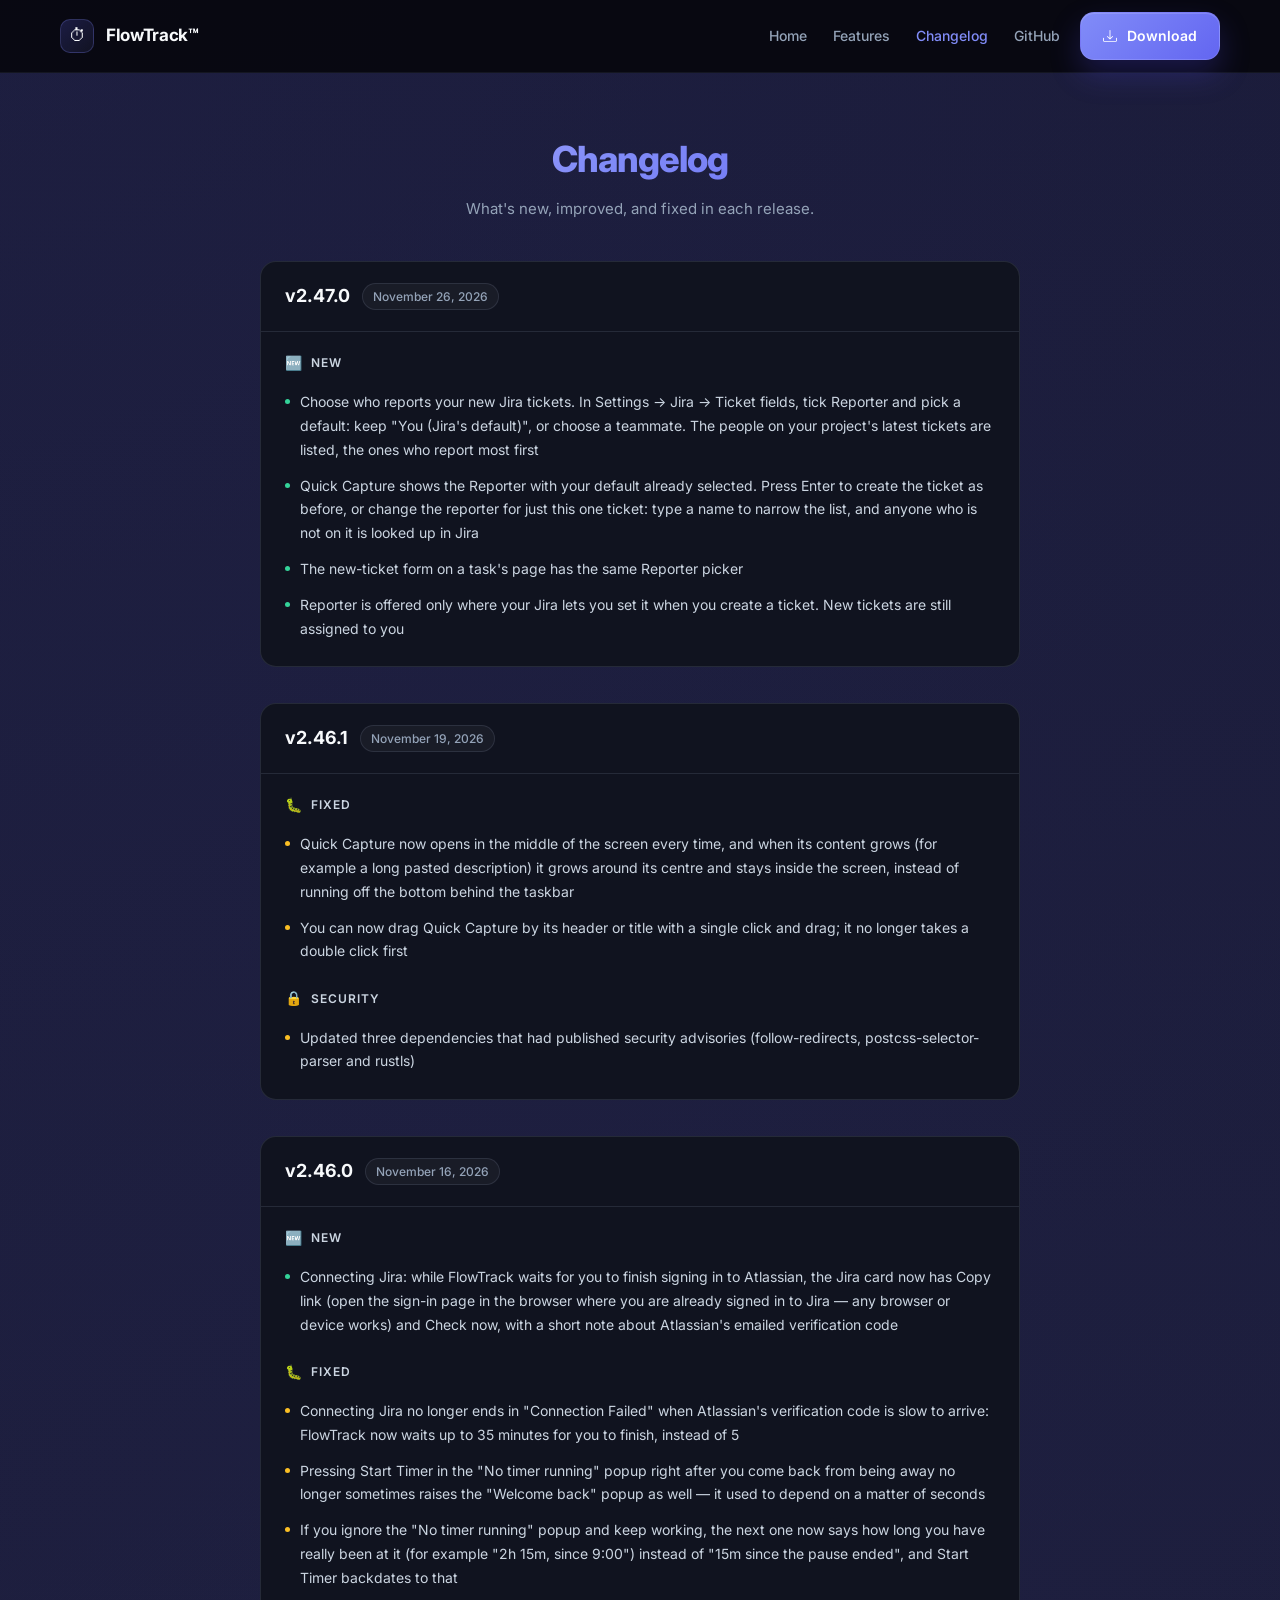
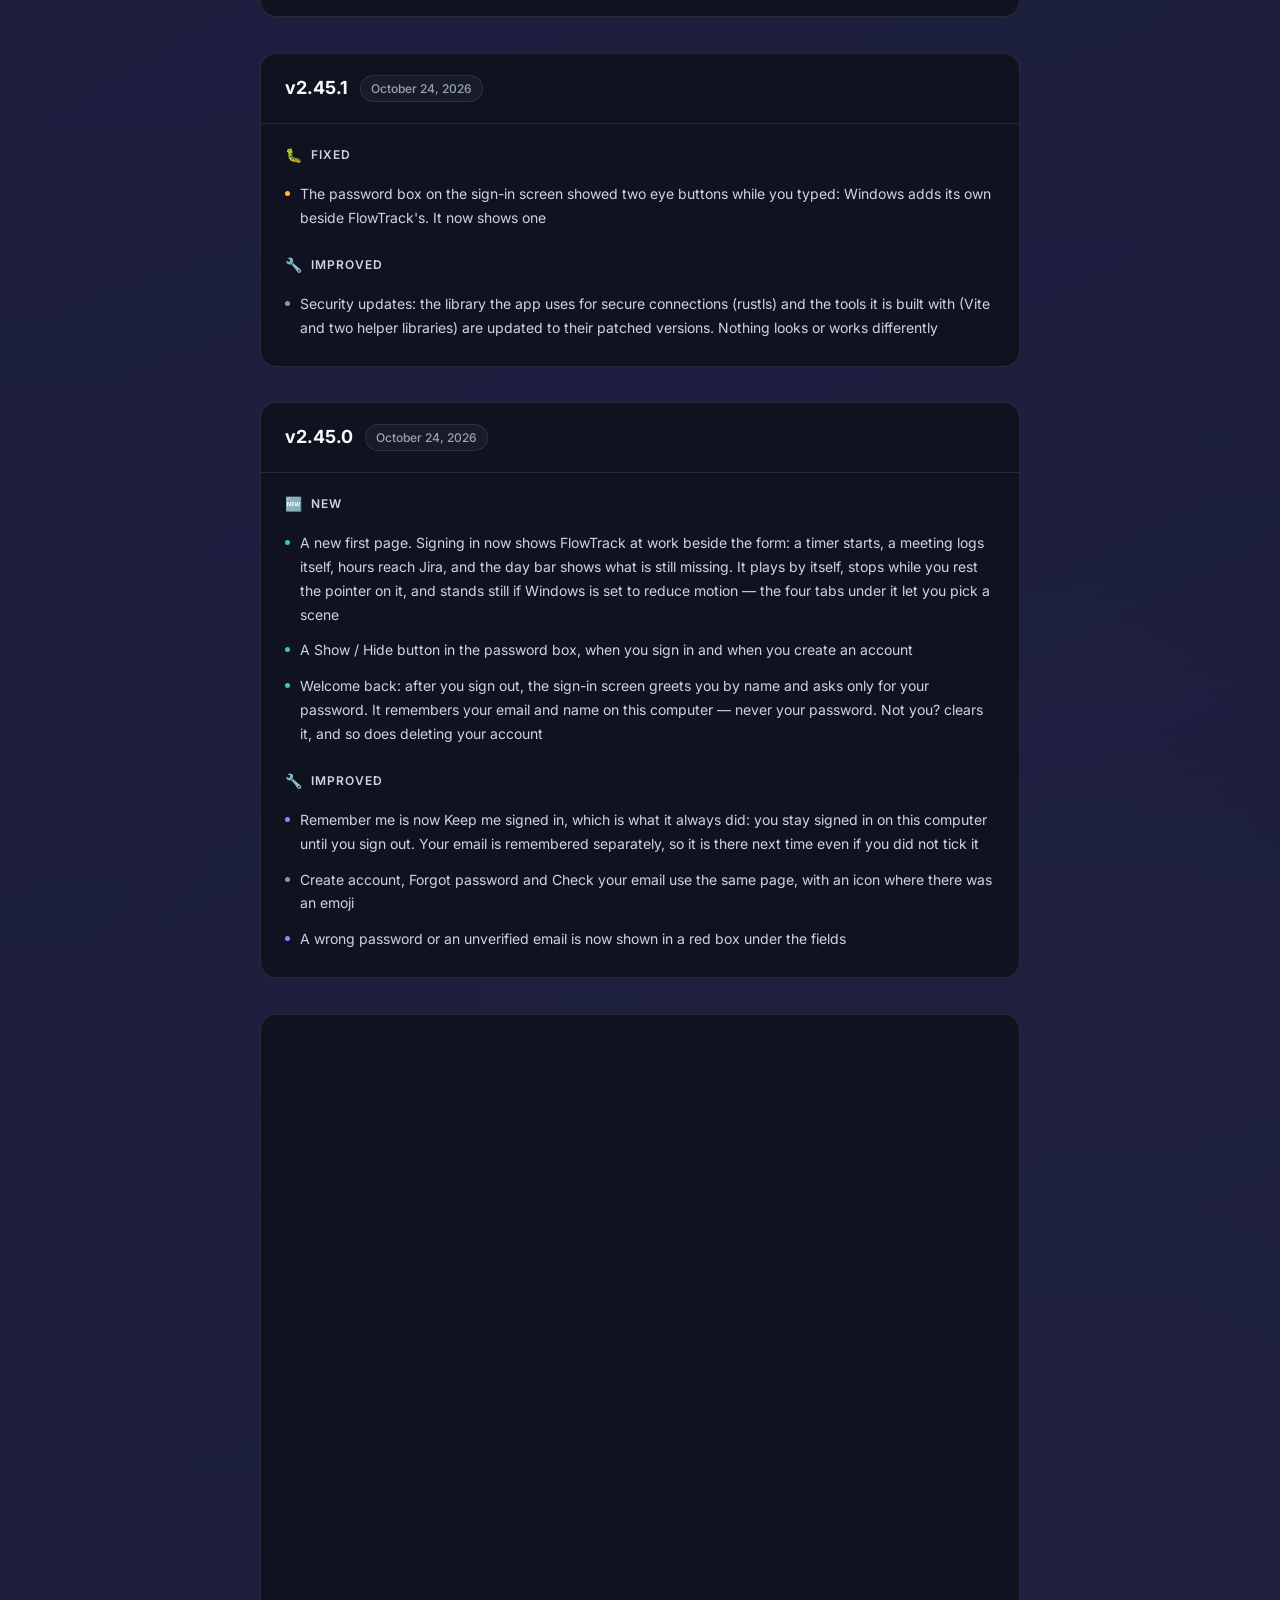
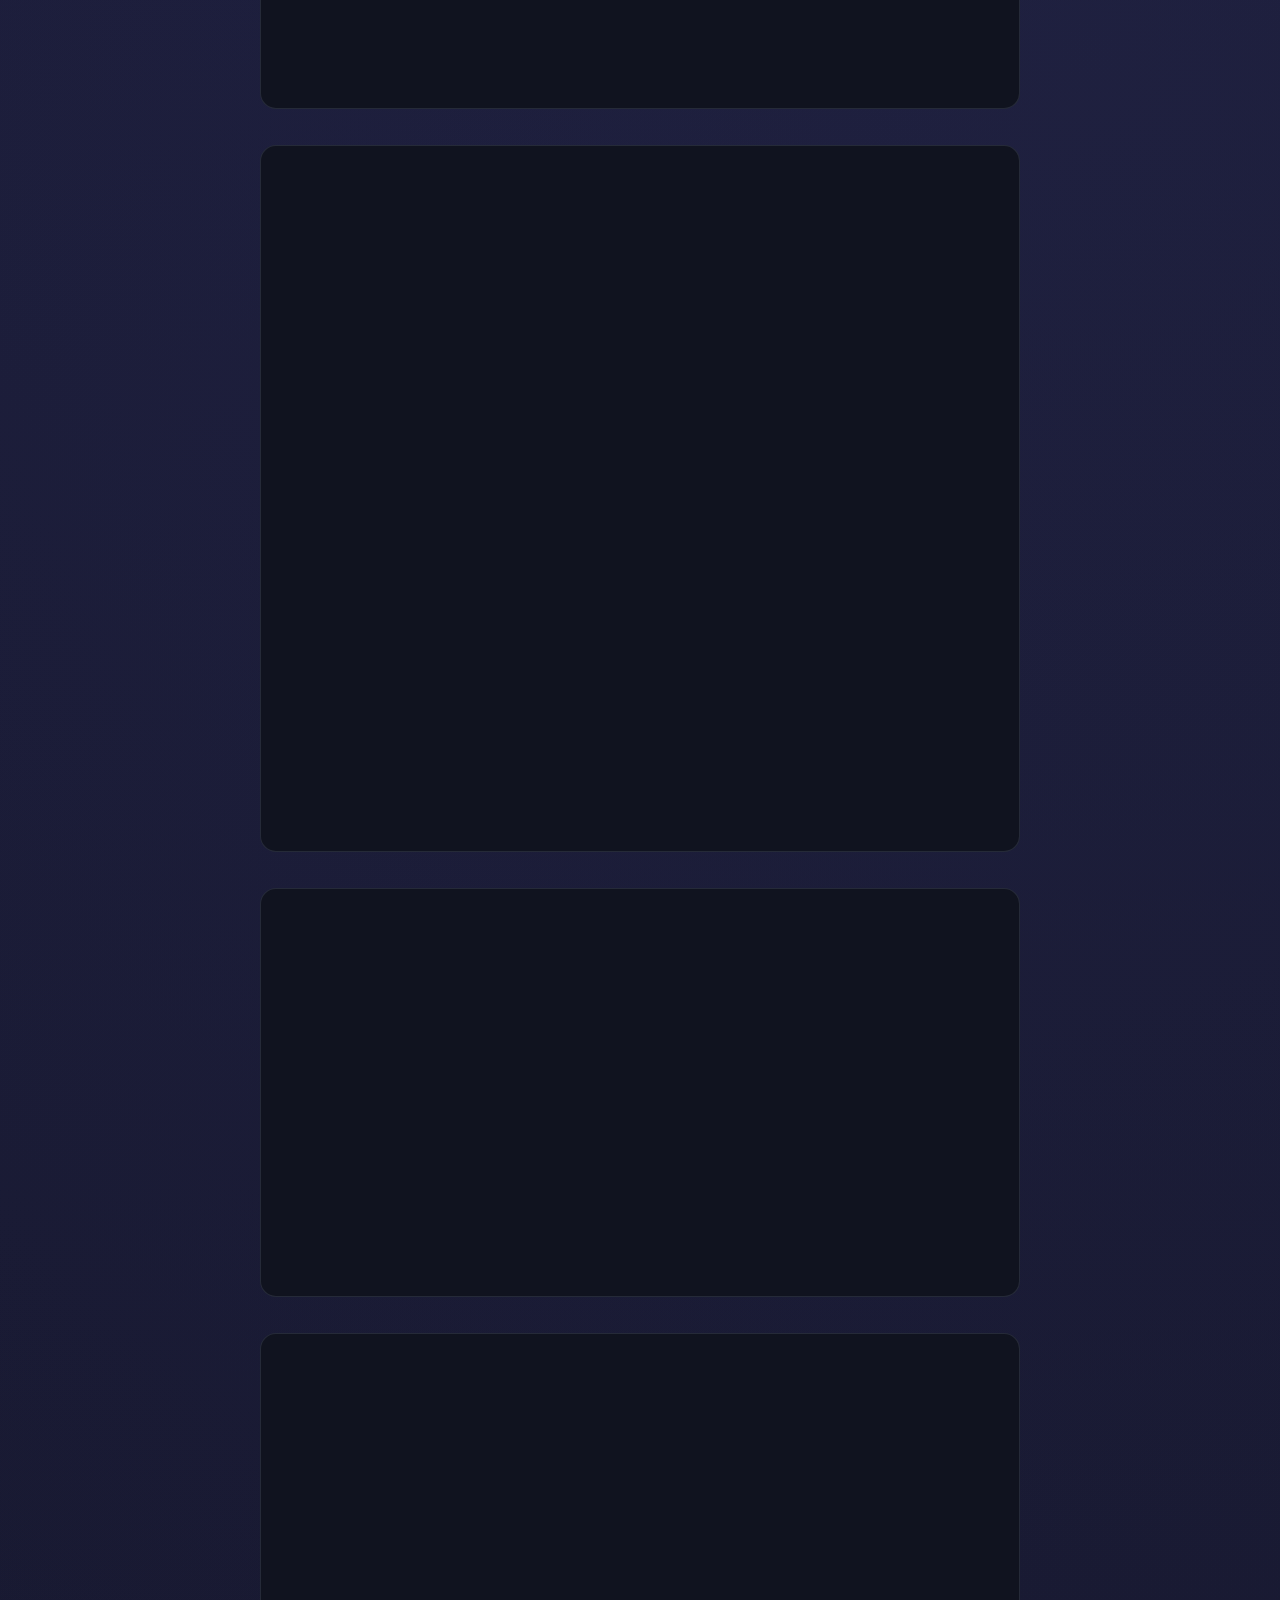
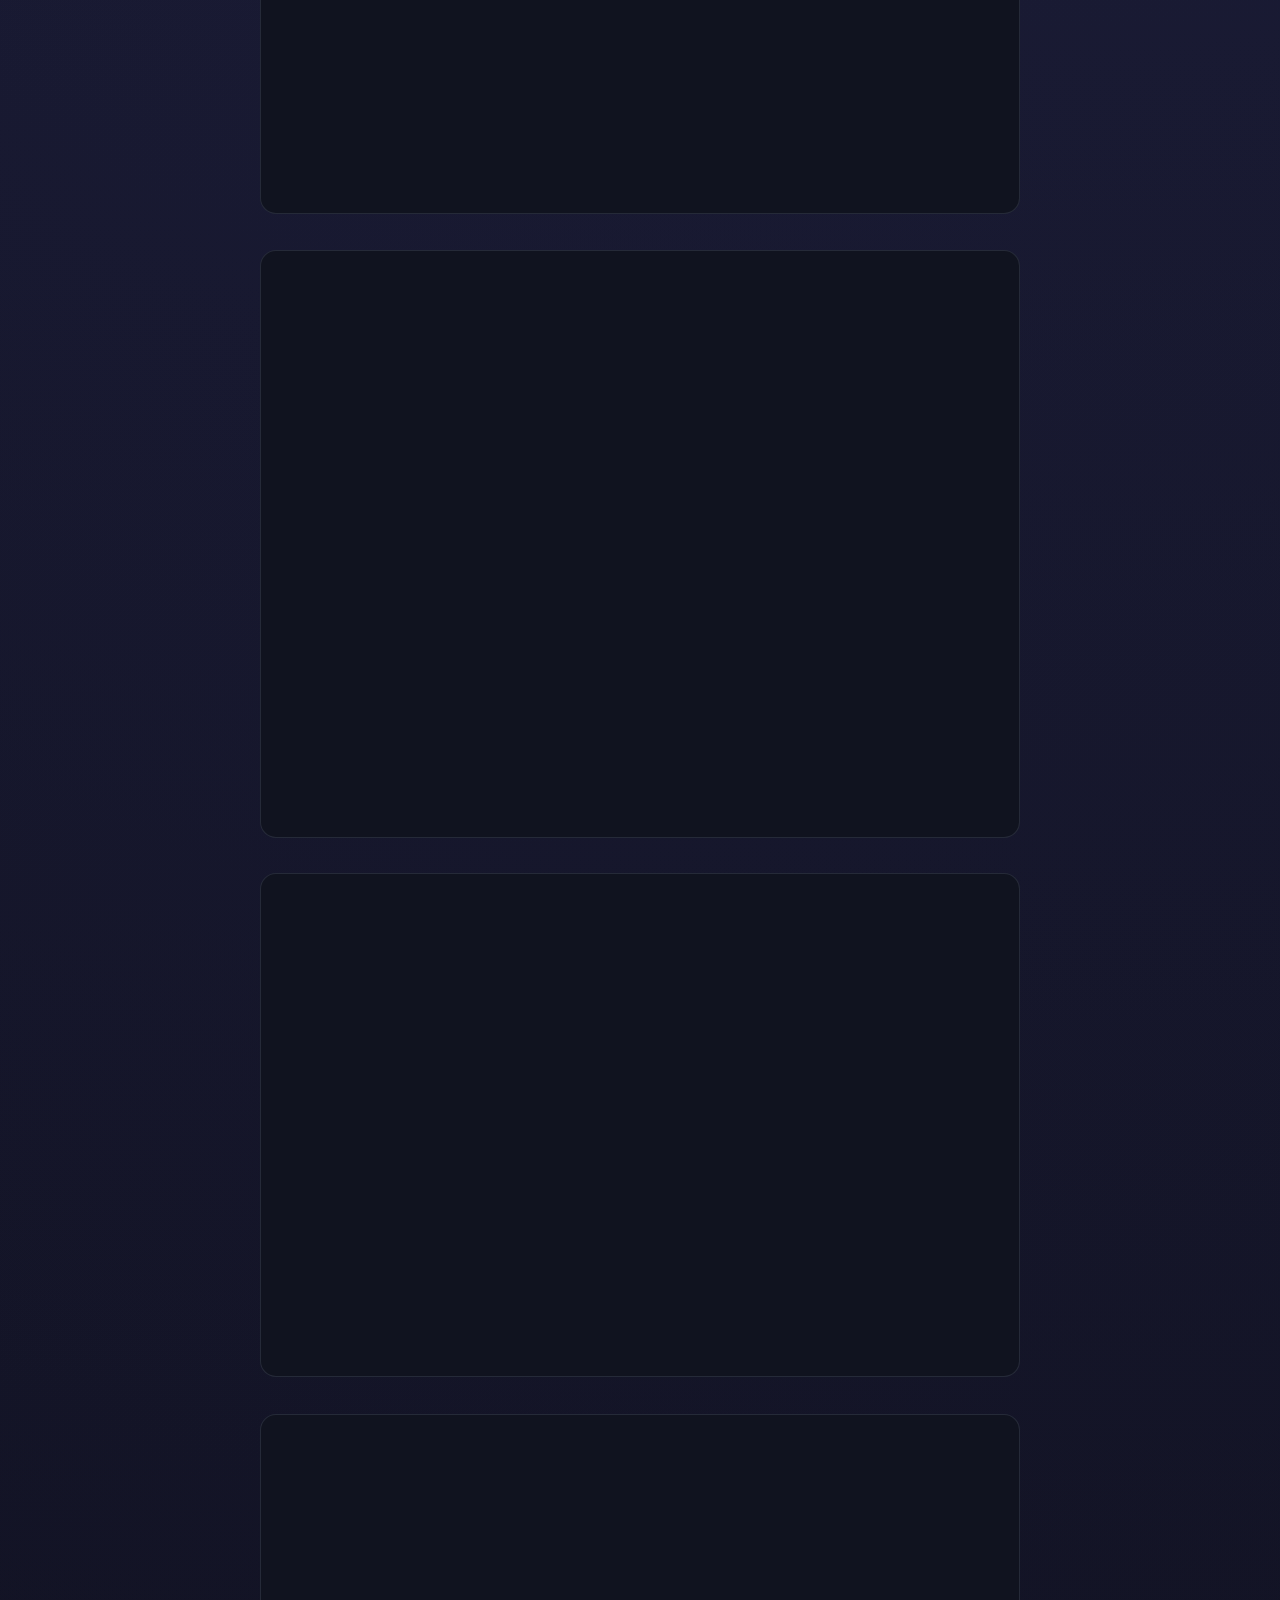
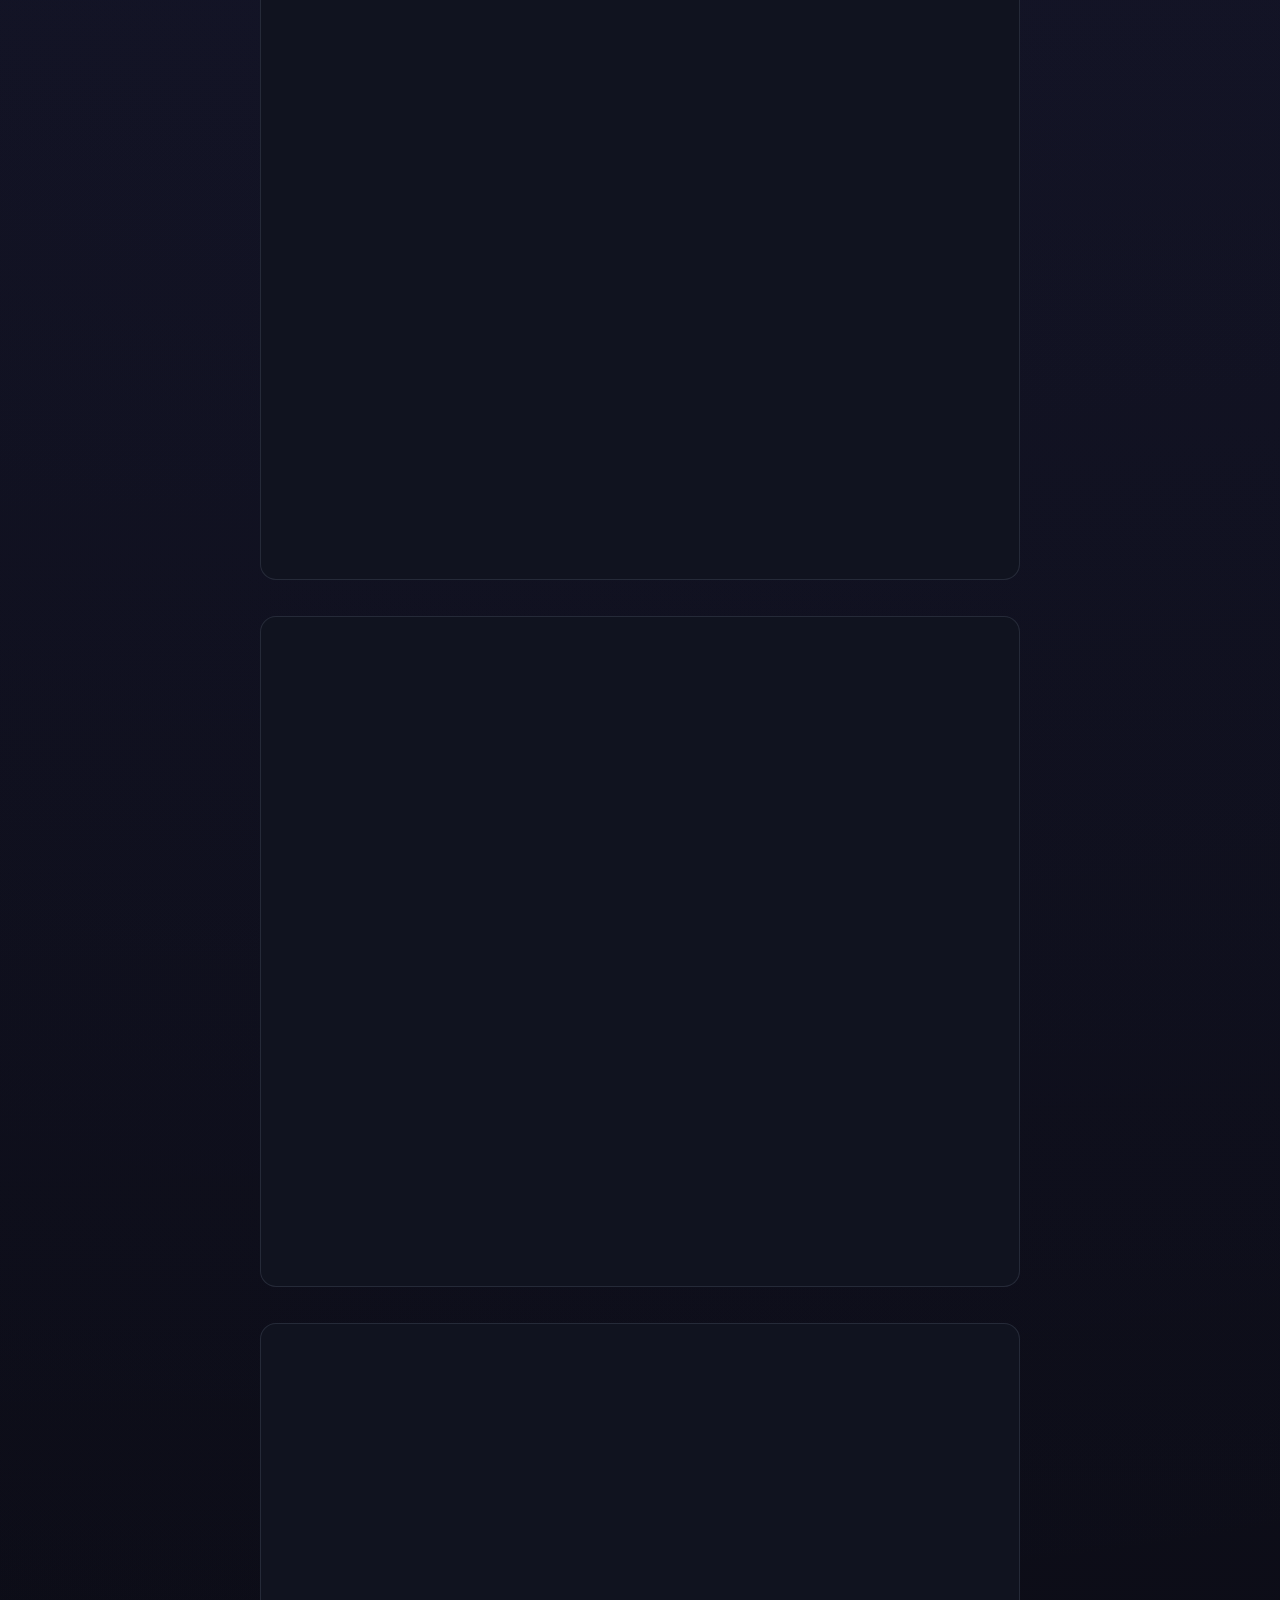
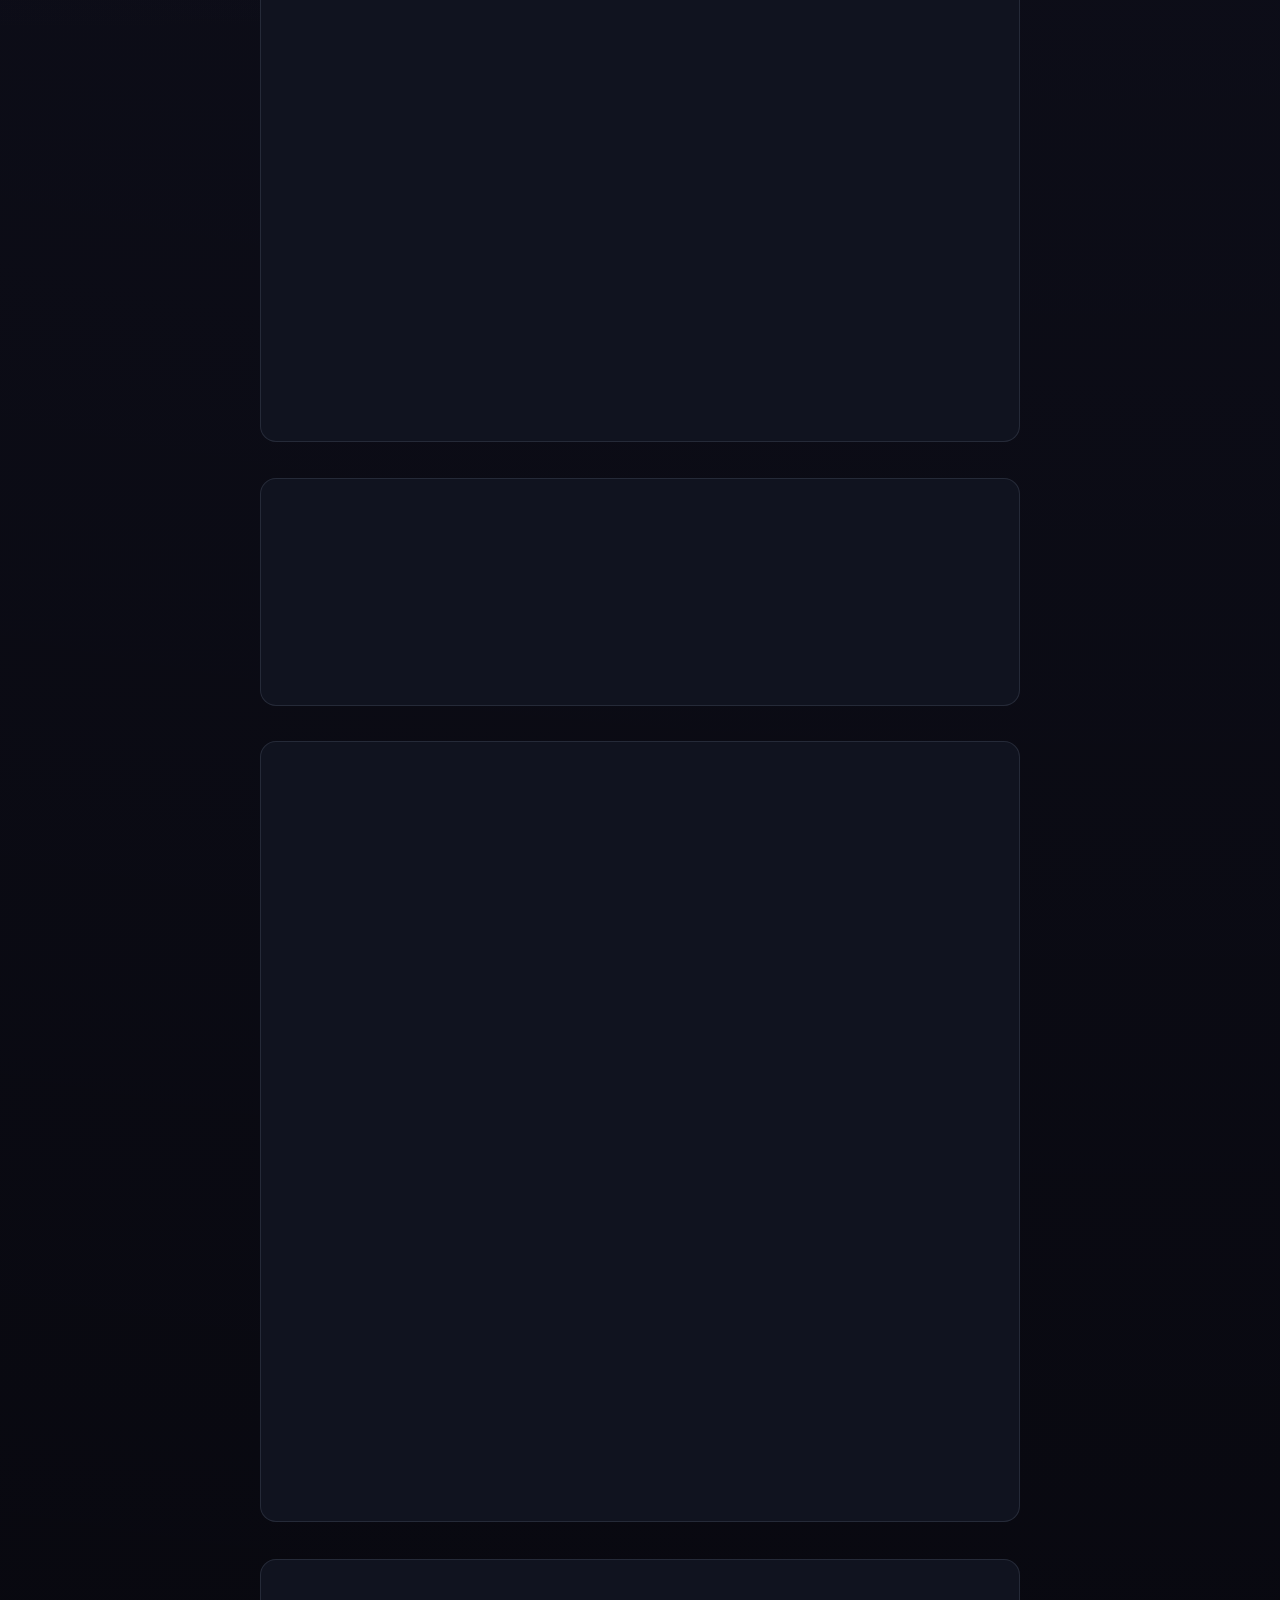
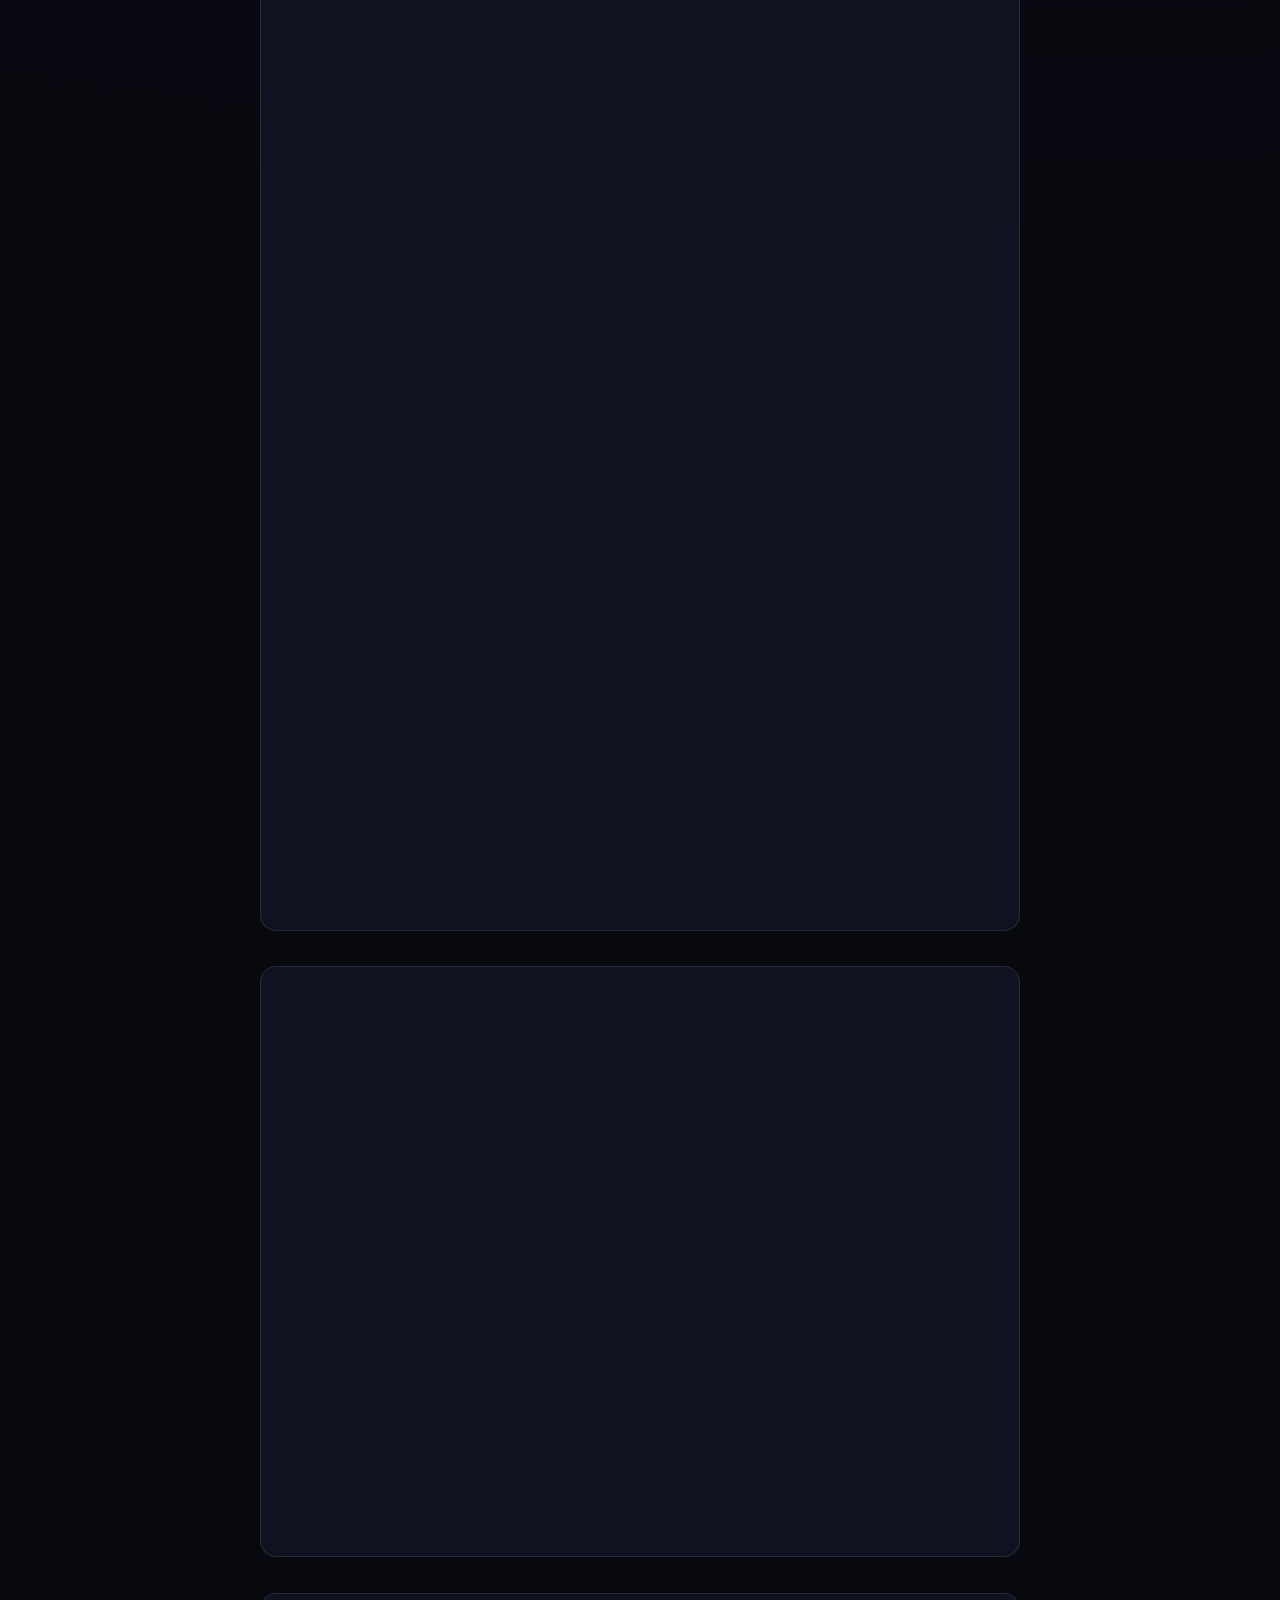
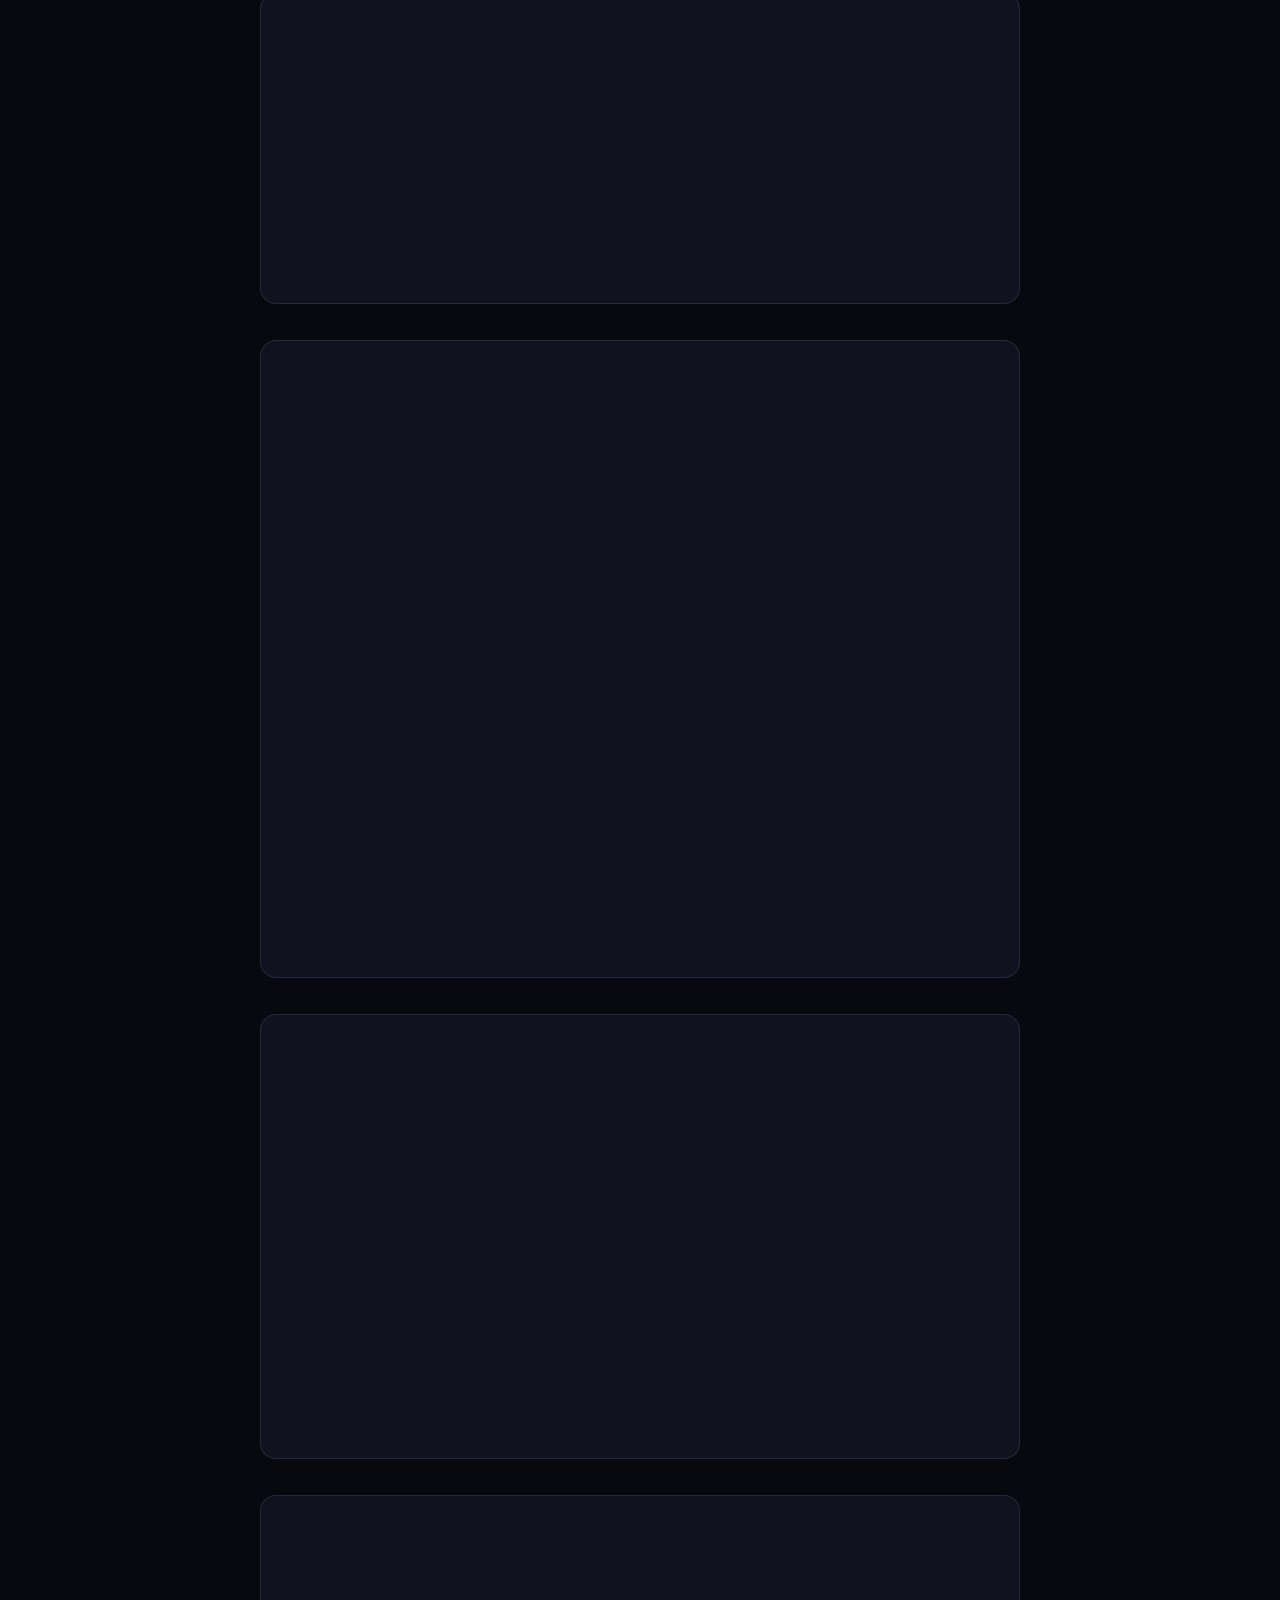
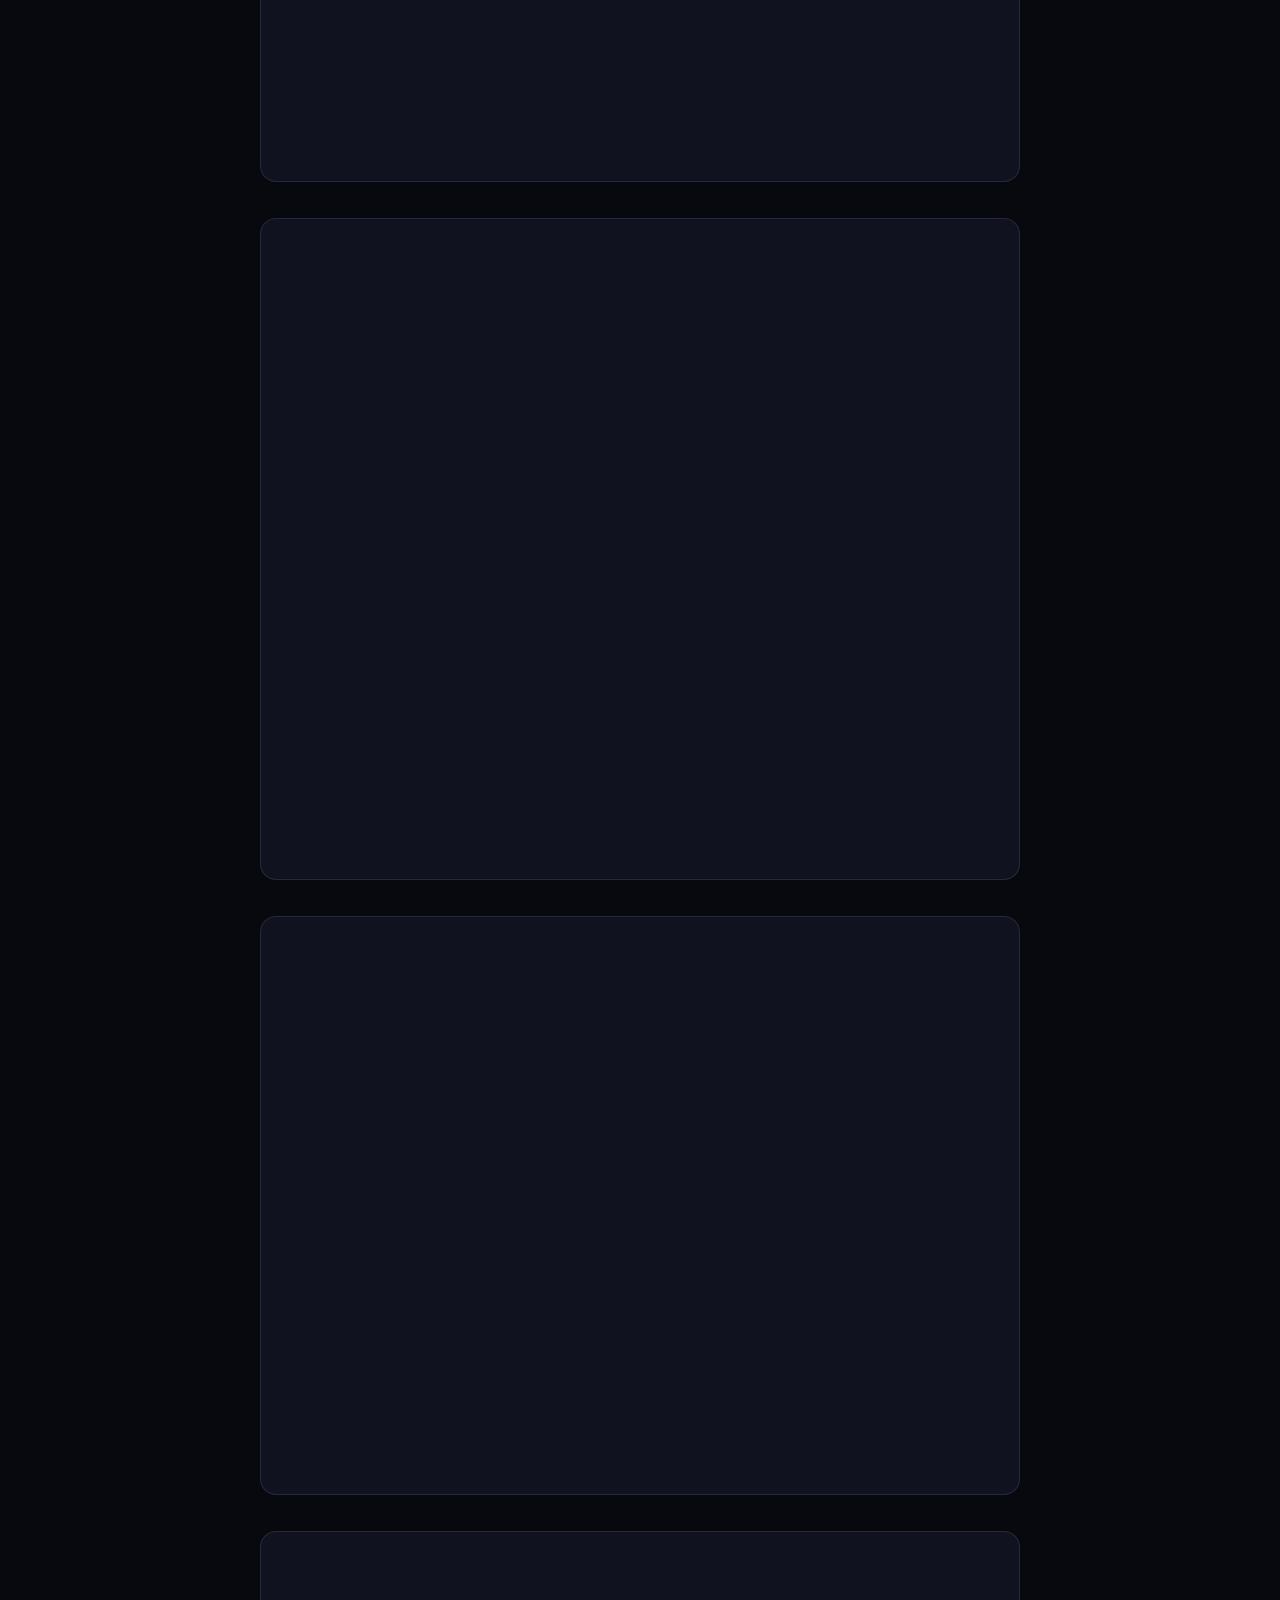
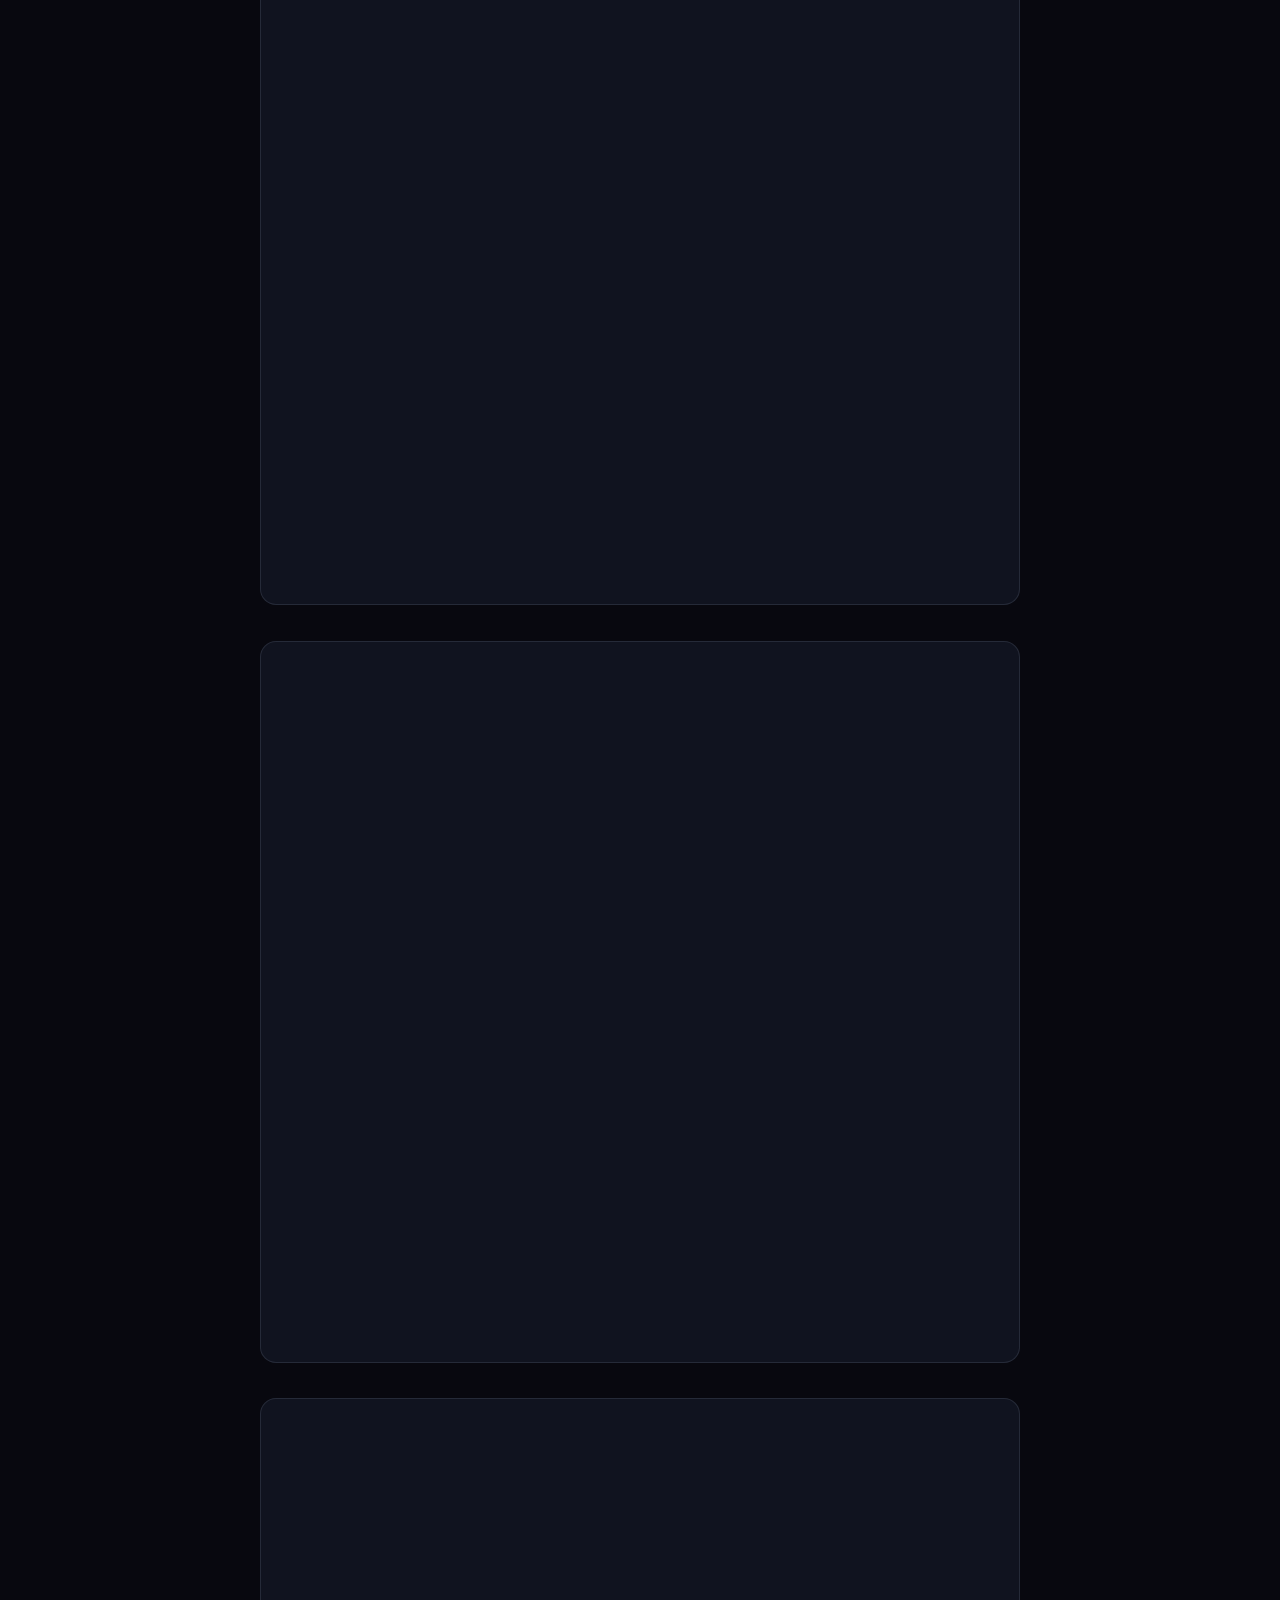
==== docs/changelog.html @ 8b1e7045 "update changelog: v2.47.0" ====
<!DOCTYPE html>
<html lang="en">
<head>
  <meta charset="UTF-8">
  <meta name="viewport" content="width=device-width, initial-scale=1.0">
  <title>Changelog — FlowTrack</title>
  <meta name="description" content="FlowTrack release history — what's new, improved, fixed, and hardened in each version.">
  <link rel="icon" type="image/x-icon" href="favicon.ico">
  <link rel="icon" type="image/png" sizes="32x32" href="favicon.png">
  <link rel="canonical" href="https://flowtrack.space/changelog.html">

  <meta property="og:type" content="website">
  <meta property="og:site_name" content="FlowTrack">
  <meta property="og:title" content="Changelog — FlowTrack">
  <meta property="og:description" content="What's new, improved, fixed, and hardened in each FlowTrack release.">
  <meta property="og:url" content="https://flowtrack.space/changelog.html">
  <meta property="og:image" content="https://flowtrack.space/og.png">
  <meta property="og:image:width" content="1200">
  <meta property="og:image:height" content="630">
  <meta name="twitter:card" content="summary_large_image">
  <meta name="twitter:title" content="Changelog — FlowTrack">
  <meta name="twitter:description" content="What's new, improved, fixed, and hardened in each FlowTrack release.">
  <meta name="twitter:image" content="https://flowtrack.space/og.png">

  <link rel="preconnect" href="https://fonts.googleapis.com">
  <link rel="preconnect" href="https://fonts.gstatic.com" crossorigin>
  <link href="https://fonts.googleapis.com/css2?family=Inter:wght@400;500;600;700;800&display=swap" rel="stylesheet">
  <link rel="stylesheet" href="styles.css">

  <style>
    .log { width: min(760px, calc(100% - 40px)); margin: 0 auto; }

    .page-header { padding: 58px 0 40px; text-align: center; }
    .page-header h1 { font-size: 36px; font-weight: 800; letter-spacing: -0.03em; }
    .page-header p { color: var(--text-3); font-size: 15px; margin-top: 8px; }

    /* Solid background + content-visibility: each card was a blurred
       compositing layer, and a 12-card list re-blurred all of them on scroll. */
    .release {
      margin-bottom: 36px;
      border: 1px solid var(--border);
      border-radius: 16px;
      background: var(--bg-surface);
      overflow: hidden;
      content-visibility: auto;
      contain-intrinsic-size: auto 320px;
    }
    .release-header {
      padding: 20px 24px;
      border-bottom: 1px solid var(--border);
      display: flex; align-items: center; gap: 12px; flex-wrap: wrap;
    }
    .release-version { font-size: 18px; font-weight: 700; color: var(--text-1); }
    .release-date {
      font-size: 12px; color: var(--text-3); font-weight: 500;
      background: rgba(255,255,255,0.04); border: 1px solid var(--border);
      padding: 3px 10px; border-radius: 99px;
    }
    .release-tag {
      font-size: 10px; font-weight: 600; text-transform: uppercase; letter-spacing: 0.06em;
      padding: 3px 10px; border-radius: 99px;
    }
    .tag-major { background: rgba(99,102,241,0.2); color: #a5b4fc; border: 1px solid rgba(99,102,241,0.3); }
    .tag-security { background: rgba(248,113,113,0.15); color: #fca5a5; border: 1px solid rgba(248,113,113,0.25); }

    .release-body { padding: 20px 24px; }
    .section { margin-bottom: 18px; }
    .section:last-child { margin-bottom: 0; }
    .section-title {
      display: flex; align-items: center; gap: 8px;
      font-size: 12px; font-weight: 600; text-transform: uppercase; letter-spacing: 0.08em;
      color: var(--text-2); margin-bottom: 10px;
    }
    .section-icon { font-size: 14px; }
    .section ul { list-style: none; padding: 0; }
    .section li {
      padding: 6px 0; font-size: 14px; color: var(--text-2); line-height: 1.7;
      display: flex; align-items: flex-start; gap: 10px;
    }
    .section li::before {
      content: ''; flex-shrink: 0; margin-top: 9px;
      width: 5px; height: 5px; border-radius: 50%;
    }
    .section-new li::before { background: var(--success); }
    .section-improved li::before { background: var(--accent-light); }
    .section-fixed li::before { background: #fbbf24; }
    .section-security li::before { background: #f87171; }
    .section li code {
      font-family: 'SFMono-Regular', Consolas, monospace;
      font-size: 12px; background: rgba(255,255,255,0.06);
      padding: 2px 6px; border-radius: 4px; color: var(--accent-light);
    }

    @media (max-width: 640px) {
      .page-header h1 { font-size: 28px; }
      .release-header { padding: 16px 18px; }
      .release-body { padding: 16px 18px; }
      .nav-links { display: none; }
    }
  </style>
</head>
<body>
  <nav class="nav">
    <div class="nav-inner">
      <a href="index.html" class="nav-logo" aria-label="FlowTrack home">
        <div class="nav-logo-icon">⏱</div>
        <span class="nav-logo-text">FlowTrack™</span>
      </a>
      <ul class="nav-links">
        <li><a href="index.html">Home</a></li>
        <li><a href="features.html">Features</a></li>
        <li><a href="changelog.html" class="active">Changelog</a></li>
        <li><a href="https://github.com/harshit9466/flowtrack-releases" target="_blank" rel="noopener">GitHub</a></li>
      </ul>
      <a href="https://github.com/harshit9466/flowtrack-releases/releases/latest" class="btn-primary" target="_blank" rel="noopener">
        <svg width="14" height="14" viewBox="0 0 16 16" fill="currentColor" aria-hidden="true"><path d="M.5 9.9a.5.5 0 0 1 .5.5v2.5a1 1 0 0 0 1 1h12a1 1 0 0 0 1-1v-2.5a.5.5 0 0 1 1 0v2.5a2 2 0 0 1-2 2H2a2 2 0 0 1-2-2v-2.5a.5.5 0 0 1 .5-.5z"/><path d="M7.646 11.854a.5.5 0 0 0 .708 0l3-3a.5.5 0 0 0-.708-.708L8.5 10.293V1.5a.5.5 0 0 0-1 0v8.793L5.354 8.146a.5.5 0 1 0-.708.708l3 3z"/></svg>
        Download
      </a>
    </div>
  </nav>

  <div class="log">
    <div class="page-header">
      <h1 class="gradient-text">Changelog</h1>
      <p>What's new, improved, and fixed in each release.</p>
    </div>

    <!-- v2.47.0 -->
    <div class="release">
      <div class="release-header">
        <span class="release-version">v2.47.0</span>
        <span class="release-date">November 26, 2026</span>
      </div>
      <div class="release-body">
        <div class="section section-new">
          <div class="section-title"><span class="section-icon">🆕</span> New</div>
          <ul>
            <li>Choose who reports your new Jira tickets. In Settings → Jira → Ticket fields, tick Reporter and pick a default: keep "You (Jira's default)", or choose a teammate. The people on your project's latest tickets are listed, the ones who report most first</li>
            <li>Quick Capture shows the Reporter with your default already selected. Press Enter to create the ticket as before, or change the reporter for just this one ticket: type a name to narrow the list, and anyone who is not on it is looked up in Jira</li>
            <li>The new-ticket form on a task's page has the same Reporter picker</li>
            <li>Reporter is offered only where your Jira lets you set it when you create a ticket. New tickets are still assigned to you</li>
          </ul>
        </div>
      </div>
    </div>

    <!-- v2.46.1 -->
    <div class="release">
      <div class="release-header">
        <span class="release-version">v2.46.1</span>
        <span class="release-date">November 19, 2026</span>
      </div>
      <div class="release-body">
        <div class="section section-fixed">
          <div class="section-title"><span class="section-icon">🐛</span> Fixed</div>
          <ul>
            <li>Quick Capture now opens in the middle of the screen every time, and when its content grows (for example a long pasted description) it grows around its centre and stays inside the screen, instead of running off the bottom behind the taskbar</li>
            <li>You can now drag Quick Capture by its header or title with a single click and drag; it no longer takes a double click first</li>
          </ul>
        </div>
        <div class="section section-fixed">
          <div class="section-title"><span class="section-icon">🔒</span> Security</div>
          <ul>
            <li>Updated three dependencies that had published security advisories (follow-redirects, postcss-selector-parser and rustls)</li>
          </ul>
        </div>
      </div>
    </div>

    <!-- v2.46.0 -->
    <div class="release">
      <div class="release-header">
        <span class="release-version">v2.46.0</span>
        <span class="release-date">November 16, 2026</span>
      </div>
      <div class="release-body">
        <div class="section section-new">
          <div class="section-title"><span class="section-icon">🆕</span> New</div>
          <ul>
            <li>Connecting Jira: while FlowTrack waits for you to finish signing in to Atlassian, the Jira card now has Copy link (open the sign-in page in the browser where you are already signed in to Jira — any browser or device works) and Check now, with a short note about Atlassian's emailed verification code</li>
          </ul>
        </div>
        <div class="section section-fixed">
          <div class="section-title"><span class="section-icon">🐛</span> Fixed</div>
          <ul>
            <li>Connecting Jira no longer ends in "Connection Failed" when Atlassian's verification code is slow to arrive: FlowTrack now waits up to 35 minutes for you to finish, instead of 5</li>
            <li>Pressing Start Timer in the "No timer running" popup right after you come back from being away no longer sometimes raises the "Welcome back" popup as well — it used to depend on a matter of seconds</li>
            <li>If you ignore the "No timer running" popup and keep working, the next one now says how long you have really been at it (for example "2h 15m, since 9:00") instead of "15m since the pause ended", and Start Timer backdates to that</li>
          </ul>
        </div>
      </div>
    </div>

    <!-- v2.45.1 -->
    <div class="release">
      <div class="release-header">
        <span class="release-version">v2.45.1</span>
        <span class="release-date">October 24, 2026</span>
      </div>
      <div class="release-body">
        <div class="section section-fixed">
          <div class="section-title"><span class="section-icon">🐛</span> Fixed</div>
          <ul>
            <li>The password box on the sign-in screen showed two eye buttons while you typed: Windows adds its own beside FlowTrack's. It now shows one</li>
          </ul>
        </div>
        <div class="section section-improved">
          <div class="section-title"><span class="section-icon">🔧</span> Improved</div>
          <ul>
            <li>Security updates: the library the app uses for secure connections (rustls) and the tools it is built with (Vite and two helper libraries) are updated to their patched versions. Nothing looks or works differently</li>
          </ul>
        </div>
      </div>
    </div>

    <!-- v2.45.0 -->
    <div class="release">
      <div class="release-header">
        <span class="release-version">v2.45.0</span>
        <span class="release-date">October 24, 2026</span>
      </div>
      <div class="release-body">
        <div class="section section-new">
          <div class="section-title"><span class="section-icon">🆕</span> New</div>
          <ul>
            <li>A new first page. Signing in now shows FlowTrack at work beside the form: a timer starts, a meeting logs itself, hours reach Jira, and the day bar shows what is still missing. It plays by itself, stops while you rest the pointer on it, and stands still if Windows is set to reduce motion — the four tabs under it let you pick a scene</li>
            <li>A Show / Hide button in the password box, when you sign in and when you create an account</li>
            <li>Welcome back: after you sign out, the sign-in screen greets you by name and asks only for your password. It remembers your email and name on this computer — never your password. Not you? clears it, and so does deleting your account</li>
          </ul>
        </div>
        <div class="section section-improved">
          <div class="section-title"><span class="section-icon">🔧</span> Improved</div>
          <ul>
            <li>Remember me is now Keep me signed in, which is what it always did: you stay signed in on this computer until you sign out. Your email is remembered separately, so it is there next time even if you did not tick it</li>
            <li>Create account, Forgot password and Check your email use the same page, with an icon where there was an emoji</li>
            <li>A wrong password or an unverified email is now shown in a red box under the fields</li>
          </ul>
        </div>
      </div>
    </div>

    <!-- v2.44.0 -->
    <div class="release">
      <div class="release-header">
        <span class="release-version">v2.44.0</span>
        <span class="release-date">October 24, 2026</span>
      </div>
      <div class="release-body">
        <div class="section section-new">
          <div class="section-title"><span class="section-icon">🆕</span> New</div>
          <ul>
            <li>Show only: the Type / Ticket / Jira hours filters are now one small button in the day bar, next to All Tasks. Click it to choose what to show — each choice is explained in words and applies at once. While a filter is on, the button says which (Only: Meetings · Not logged) with a ✕ to clear it, so a filter never narrows your lists out of sight</li>
          </ul>
        </div>
        <div class="section section-improved">
          <div class="section-title"><span class="section-icon">🔧</span> Improved</div>
          <ul>
            <li>The top of the dashboard is rearranged so each row has one job. The header keeps who you are, the project, search, Sync and Ask / EOD / Plan. One day bar holds Today | Yesterday with that day's date, your numbers, Show only and the All Tasks switch. Sessions and All Tasks each get a header of the same shape (name, count, refresh, order), and they now sit on one line even while a timer is running — the timer is under Sessions</li>
            <li>Everything under the header has one size and one corner, with the same margin on both sides, so the right edges of every row meet</li>
            <li>The All Tasks panel is switched with the All Tasks button in the day bar. It replaces the arrow in the panel's header and the button that brought the panel back</li>
            <li>The unlabelled arrow in front of your numbers is gone: Show them as — One line or Cards — is in Customise (the sliders button beside your numbers, or Settings → Profile → Dashboard). If you had cards turned on, they stay on</li>
            <li>The search's Filters button sits inside the search box. Sync keeps its name and its width, and says Synced when it is done</li>
          </ul>
        </div>
      </div>
    </div>

    <!-- v2.43.0 -->
    <div class="release">
      <div class="release-header">
        <span class="release-version">v2.43.0</span>
        <span class="release-date">October 23, 2026</span>
      </div>
      <div class="release-body">
        <div class="section section-new">
          <div class="section-title"><span class="section-icon">🆕</span> New</div>
          <ul>
            <li>Arrange your dashboard. The All Tasks panel folds away with the chevron in its header: the Today list then takes the whole width, and an All Tasks button in the Today header brings the panel back</li>
            <li>The Type / Ticket / Jira hours filters fold into a small chip. While a filter is on, the chip says which (Filtered: Meetings · Not logged), so a hidden filter never narrows your lists out of sight. Click the chip to open the filters, ✕ to clear them</li>
            <li>The day line is yours to choose. Hide it, or pick and order what it says: time tracked, share of your daily goal, time left to the goal, sessions, tasks worked on, time in meetings, break time, hours in Jira, hours not in Jira yet, timers running, day streak. When the window is narrow the line drops items from the end instead of wrapping, so put the ones you care about first. Every number still follows the filters you have on. Change it with the sliders button beside the numbers, or in Settings → Profile → Dashboard. Choices are kept on this computer</li>
          </ul>
        </div>
        <div class="section section-fixed">
          <div class="section-title"><span class="section-icon">🐛</span> Fixed</div>
          <ul>
            <li>Meetings are detected again on Windows 11 version 26H2 (the update of October 18). That update stopped recording which app is using the microphone, and FlowTrack was relying on it, so calls went unnoticed. FlowTrack now also watches the live audio sessions, and writes every microphone open and release by a meeting app to its log</li>
            <li>A Jira worklog set to "Log after N minutes" is now pushed whichever way you stopped the timer — from the tray, Quick Capture, a popup, the end of a meeting or an AI app — and even if the window was closed or the app restarted. It used to stay "Queued" for good unless the dashboard's own Stop button had been used</li>
          </ul>
        </div>
      </div>
    </div>

    <!-- v2.42.2 -->
    <div class="release">
      <div class="release-header">
        <span class="release-version">v2.42.2</span>
        <span class="release-date">October 15, 2026</span>
      </div>
      <div class="release-body">
        <div class="section section-new">
          <div class="section-title"><span class="section-icon">🆕</span> New</div>
          <ul>
            <li>The Quick Capture shortcut is yours to choose. In Settings → App Preferences, press Change, press the keys you want and Save — it works at once, no restart. Reset to default brings back Ctrl+Shift+Space. A shortcut needs at least two of Ctrl, Alt and Shift (or one of them with F1–F12), so it can't get in the way of typing</li>
          </ul>
        </div>
        <div class="section section-fixed">
          <div class="section-title"><span class="section-icon">🐛</span> Fixed</div>
          <ul>
            <li>When another app already holds the Quick Capture shortcut (Slack's huddle mute is Ctrl+Shift+Space), FlowTrack now names the shortcut it actually got, on the dashboard, in Features &amp; Guide and in Settings, and says why. It used to name the usual one, which sent you to press the other app's key. If none could be had, it points you to the tray icon</li>
          </ul>
        </div>
      </div>
    </div>

    <!-- v2.42.1 -->
    <div class="release">
      <div class="release-header">
        <span class="release-version">v2.42.1</span>
        <span class="release-date">October 15, 2026</span>
      </div>
      <div class="release-body">
        <div class="section section-new">
          <div class="section-title"><span class="section-icon">🆕</span> New</div>
          <ul>
            <li>All Tasks has a Refresh button. It re-reads your tickets from Jira (status and sprint) and loads the list again, and your search, status, sort, filters and page stay as they are. Before, the only way to refresh was reloading the window, which dropped every filter</li>
            <li>A "Sprint ended" choice in the Sprint filter: tickets that are only in sprints that have finished — done there, or sent back to the backlog</li>
          </ul>
        </div>
        <div class="section section-fixed">
          <div class="section-title"><span class="section-icon">🐛</span> Fixed</div>
          <ul>
            <li>"Not in a sprint" no longer lists tickets that finished in an ended sprint (a Done ticket in a closed sprint showed there). The three choices now say what a task's sprint tag says: In a sprint now, Sprint ended, Not in a sprint</li>
            <li>A ticket FlowTrack has not read from Jira yet is no longer counted as "no sprint". While a Sprint filter is on, those tickets are read from Jira for you, once, and the list comes back with them in the right place</li>
          </ul>
        </div>
      </div>
    </div>

    <!-- v2.42.0 -->
    <div class="release">
      <div class="release-header">
        <span class="release-version">v2.42.0</span>
        <span class="release-date">October 15, 2026</span>
      </div>
      <div class="release-body">
        <div class="section section-new">
          <div class="section-title"><span class="section-icon">🆕</span> New</div>
          <ul>
            <li>Every task now says which sprint its ticket is in: "Sprint 12" while it runs, "Sprint 13 · upcoming" before it starts, "Sprint 11 · ended" when the ticket is only in finished sprints, and "No sprint" for the backlog. It is on the All Tasks list and on the task page. Until FlowTrack has read a ticket from Jira it says nothing rather than guessing</li>
            <li>Reports has a By Sprint card: how much of your time was worked in a sprint, split by the sprint that was running on the day you worked. A ticket carried over from one sprint to the next splits its hours between them. Hours that belong to no sprint (no ticket, the backlog, before or after a ticket's sprints) are rows of their own, so the rows always add up to the period's total. The CSV export gets a Sprint column</li>
            <li>A Sprint filter on All Tasks and Reports: In a sprint, Not in a sprint, or the hours worked in one particular sprint. It narrows every chart, the By Sprint card and the export together</li>
            <li>Settings → Jira → Ticket fields lists every field Jira has, not only the ones on the create screen. The ticket page shows the ones you pick (Time spent, Created, Reporter…) as plain facts</li>
          </ul>
        </div>
        <div class="section section-improved">
          <div class="section-title"><span class="section-icon">🔧</span> Improved</div>
          <ul>
            <li>A ticket's sprint is taken from the sprint that is running, not from the last one Jira lists — Jira doesn't list a ticket's sprints in date order</li>
          </ul>
        </div>
      </div>
    </div>

    <!-- v2.41.0 -->
    <div class="release">
      <div class="release-header">
        <span class="release-version">v2.41.0</span>
        <span class="release-date">October 13, 2026</span>
      </div>
      <div class="release-body">
        <div class="section section-new">
          <div class="section-title"><span class="section-icon">🆕</span> New</div>
          <ul>
            <li>Change a session's time without leaving the ticket page. Click the time beside a session (or press Enter on it) and an editor opens right there: when it started and ended, the break you took, and any time you were away. As you type it shows what the session will count — "55m +30m break +5m away = 1h 30m" — and for a session whose hours are already in Jira it says what the worklog there will become; Save then reads "Save and update Jira". Esc or Cancel changes nothing</li>
          </ul>
        </div>
        <div class="section section-improved">
          <div class="section-title"><span class="section-icon">🔧</span> Improved</div>
          <ul>
            <li>A timer that was left running and parked now says "Needs an end time" in amber on the ticket page, with a "Set end time" button under it that opens the editor on its end time, with the day already filled in</li>
            <li>A running timer's start can be corrected from the ticket page as well; it still ends only when you stop it. An end before the start is refused, with a hint to move the end date when the session ran past midnight</li>
            <li>Changing a time leaves the rest of the session as it was: the seconds of a start or end you didn't touch, the notes, the description and the kind of break</li>
          </ul>
        </div>
      </div>
    </div>

    <!-- v2.40.0 -->
    <div class="release">
      <div class="release-header">
        <span class="release-version">v2.40.0</span>
        <span class="release-date">October 11, 2026</span>
      </div>
      <div class="release-body">
        <div class="section section-new">
          <div class="section-title"><span class="section-icon">🆕</span> New</div>
          <ul>
            <li>Themes. Settings → Profile → Appearance has 15 colour themes: Black, the new default, with a true-black page for OLED screens; Graphite, a neutral dark gray; GitHub Dark and Light, One Dark, Tokyo Night, Catppuccin Mocha and Latte, Dracula, Nord, Gruvbox Dark, Rosé Pine, Solarized Dark and Light, and the Light theme you had; or Match Windows, which follows Windows' light or dark setting. Every tile is drawn in its own colours, and a click changes every FlowTrack window at once. The sun/moon button in the sidebar flips between the last dark and the last light theme you picked. If you had the old dark theme, FlowTrack now opens in Black</li>
            <li>A colour now means one thing. Green is live, or logged in Jira; amber is waiting for you (queued, needs review); red is failed; teal is a break; violet is a meeting; blue is a ticket key. Breaks and meetings used to share amber with "waiting", and Reports used other colours for the same kinds of time — they now match the rows</li>
          </ul>
        </div>
        <div class="section section-improved">
          <div class="section-title"><span class="section-icon">🔧</span> Improved</div>
          <ul>
            <li>Text is easier to read in every theme. Each text colour is checked against the colours behind it, and several were too faint before: the running timer's clock in the Light theme (about 1.6 to 1), the filter labels, ticket keys, small hints and the EOD button's label</li>
            <li>The dashboard and Quick Capture no longer have a coloured glow or gradient behind them, so black is black</li>
            <li>The sidebar, the toolbar above the list, the Settings tabs, and the buttons in the "Welcome back", "Your work day ended a while ago" and "No timer running" windows use plain one-colour icons that follow the theme, instead of coloured emoji</li>
            <li>In Reports the cards at the top no longer each wear a different colour — only Deep Work and Meetings do — and the session-length bars are one colour getting stronger instead of four</li>
          </ul>
        </div>
      </div>
    </div>

    <!-- v2.39.0 -->
    <div class="release">
      <div class="release-header">
        <span class="release-version">v2.39.0</span>
        <span class="release-date">October 10, 2026</span>
      </div>
      <div class="release-body">
        <div class="section section-new">
          <div class="section-title"><span class="section-icon">🆕</span> New</div>
          <ul>
            <li>The "No timer running" popup now finds your tasks. The box that says what you were doing also searches them, and with nothing typed it lists the latest ones. Pick one and the time goes onto that task — with the same "Backdate timer to…" as before — instead of onto a second task with a similar name. Typing something that isn't a task still starts a new one, and the popup tells you so before you press Start</li>
            <li>Resuming a task, in the popup or in Quick Capture, has a box for notes about the session. It is optional: pick the task and press Enter to start, or write what you already know first. The note shows on the task page, goes into the Jira worklog comment, and is already in the note box when you stop the timer</li>
            <li>The ticket page shows the Jira fields you chose in Settings → Jira → New ticket form, plus what Jira requires — Priority, Story Points, Team, Sprint, Labels and the rest — read from Jira when the page opens. Edit changes them, and Save to Jira sends only what you changed. A required field can't be emptied; if Jira refuses a value you see Jira's own reason with the field's name; a multi-line field that has formatting (a list, a link) is shown, and edited in Jira so nothing is lost</li>
          </ul>
        </div>
        <div class="section section-improved">
          <div class="section-title"><span class="section-icon">🔧</span> Improved</div>
          <ul>
            <li>The "No timer running" window is taller, and its task list scrolls inside it while the question and buttons stay in place</li>
            <li>Resuming a task from Quick Capture is now a click and Enter instead of a single click, so there is a place for a note. Ask FlowTrack and other AI apps can pass the note along when they continue a task</li>
            <li>The ticket page no longer says priority, sprint or story points twice when the fields already show them</li>
          </ul>
        </div>
      </div>
    </div>

    <!-- v2.38.0 -->
    <div class="release">
      <div class="release-header">
        <span class="release-version">v2.38.0</span>
        <span class="release-date">October 5, 2026</span>
      </div>
      <div class="release-body">
        <div class="section section-new">
          <div class="section-title"><span class="section-icon">🆕</span> New</div>
          <ul>
            <li>Logging a session that had a break now asks what Jira should get: the time it counts (<code>0:48</code>), or that plus the break (<code>1:09</code>). A short break that was really part of the task — a quick meeting at a colleague's desk — can go into the worklog; a coffee break doesn't have to. Your own total in FlowTrack is the same either way, and time you chose not to count ("Don't count this time") is never added</li>
            <li>The question appears where you log: under the row when you press Log hours, on the task page, right after you stop a timer that had a break, and in Ask FlowTrack's Log to Jira button. "Don't ask again" makes your answer the default</li>
            <li>Settings → Jira → "When a session had a break": ask me each time, leave it out (what every worklog did until now), or add it</li>
          </ul>
        </div>
        <div class="section section-improved">
          <div class="section-title"><span class="section-icon">🔧</span> Improved</div>
          <ul>
            <li>A worklog that went in with its break says so: the row's pill reads "Logged 1:09" instead of "Logged", and the task page says "incl. break" with a Change link. A worklog that went in without it offers "Add the break", in case you decide afterwards that it was part of the task</li>
            <li>Until you answer, a session with a break is not sent to Jira on its own and is not sent without its break: it waits, and its pill reads "Log hours"</li>
            <li>The Reports CSV has a column, Break added in Jira (min), so Jira's hours can be reconciled with Duration; Ask FlowTrack and other AI apps see how much break a worklog holds, and ask you before choosing for you</li>
          </ul>
        </div>
      </div>
    </div>

    <!-- v2.37.1 -->
    <div class="release">
      <div class="release-header">
        <span class="release-version">v2.37.1</span>
        <span class="release-date">October 5, 2026</span>
      </div>
      <div class="release-body">
        <div class="section section-fixed">
          <div class="section-title"><span class="section-icon">🐛</span> Fixed</div>
          <ul>
            <li>The numbers line and its filters (Type, Ticket, Jira hours) fit on one row again on a 1920-wide screen at 150 % scaling. The Breaks option added in 2.37.0 pushed the filters onto a second line there; the spacing between them is tighter now</li>
          </ul>
        </div>
      </div>
    </div>

    <!-- v2.37.0 -->
    <div class="release">
      <div class="release-header">
        <span class="release-version">v2.37.0</span>
        <span class="release-date">October 5, 2026</span>
      </div>
      <div class="release-body">
        <div class="section section-new">
          <div class="section-title"><span class="section-icon">🆕</span> New</div>
          <ul>
            <li>A break is now said where it matters. A session with a break inside it shows what was taken off under its time — <code>0:48 / 11:48 AM – 12:57 PM / +0:21 break = 1:09</code> — so the number beside the span is no longer a puzzle. The same sum is on the task page (under each session, and "21m break not counted" in the header), on the running timer, in Quick Capture and in the tray menu</li>
            <li>A running timer's clock now stands still through its break, so it reads what will be logged when you stop (it used to climb through the break and then drop)</li>
            <li>Edit session says what it will count, live: "This session will count 0:54 +0:15 break = 1:09" moves as you change the times, the break or the minutes not counted</li>
            <li>A Breaks option in the Type filter shows only your break sessions — in the Today list, All Tasks, Reports and the AI apps. Breaks still show under All, and the day line says how long they took ("0:41 on breaks")</li>
          </ul>
        </div>
        <div class="section section-improved">
          <div class="section-title"><span class="section-icon">🔧</span> Improved</div>
          <ul>
            <li>Time you chose not to count ("Don't count this time") is part of the same sum instead of a "−45m away" tag, so a session says all of what was taken off in one place</li>
            <li>The Reports CSV has two new columns, Break taken off (min) and Away taken off (min), so End − Start can be reconciled with Duration</li>
            <li>Ask FlowTrack and other AI apps see how long a session's break and time away were</li>
          </ul>
        </div>
        <div class="section section-fixed">
          <div class="section-title"><span class="section-icon">🐛</span> Fixed</div>
          <ul>
            <li>The tray menu and tooltip no longer show a different time from the dashboard for a timer that has a break</li>
            <li>"Don't count this time" can't take off more than what still counts once a break is already off the timer</li>
          </ul>
        </div>
      </div>
    </div>

    <!-- v2.36.0 -->
    <div class="release">
      <div class="release-header">
        <span class="release-version">v2.36.0</span>
        <span class="release-date">October 5, 2026</span>
      </div>
      <div class="release-body">
        <div class="section section-new">
          <div class="section-title"><span class="section-icon">🆕</span> New</div>
          <ul>
            <li>Choose what a new Jira ticket asks, in Settings → Jira → New ticket form. The fields come from your own Jira for the project and issue type; what Jira requires is always on the form, and anything else is yours to choose. Each field can start with a value — story points, complexity, team, "the sprint that is running" — so you stop typing the same things. Until you choose, the form offers Team, Sprint and Original estimate as before</li>
            <li>Create a Jira ticket from Quick Capture: "Also create a Jira ticket" sits beside "This is a meeting". It starts from your settings, says in one line what the ticket will be created with, and asks only for what Jira requires and nothing you saved covers. The ticket is made after the timer starts, so if Jira says no the timer keeps running and you can try again</li>
            <li>Write with AI and Polish under every description box — the new-ticket description, Quick Capture, a session's Description, and the task page's description editor. Both are always there: write it from the summary, or tidy what you wrote. The new-ticket one also draws on your own session notes. Undo brings your words back</li>
            <li>Renaming a task renames its Jira ticket too, and the sessions whose text was just the old title. Jira is asked first: if it says no, nothing changes and the page says why. A worklog already in Jira whose comment would change is marked out of date for you to update</li>
          </ul>
        </div>
        <div class="section section-improved">
          <div class="section-title"><span class="section-icon">🔧</span> Improved</div>
          <ul>
            <li>The new-ticket form has real multi-selects (Project Phase, Components), labels, text areas and the estimate. The fields it can't fill (Assignee, a two-level choice like Service, Parent) are listed with the reason, and a project that requires one says so</li>
            <li>Quick Capture's recent tasks are work only — meetings no longer take their places (searching still finds a meeting by name)</li>
            <li>When Jira refuses a ticket you read its reason ("Project Phase is required."), not raw JSON</li>
          </ul>
        </div>
        <div class="section section-fixed">
          <div class="section-title"><span class="section-icon">🐛</span> Fixed</div>
          <ul>
            <li>Creating a ticket no longer ends with "A resource with the same unique identifier already exists" although the ticket was made</li>
            <li>The Sprint choice on the new-ticket form loads again (it failed with "scope does not match"), and Team and Sprint say why when Jira refuses instead of showing an empty list. Nothing to reconnect</li>
          </ul>
        </div>
      </div>
    </div>

    <!-- v2.35.0 -->
    <div class="release">
      <div class="release-header">
        <span class="release-version">v2.35.0</span>
        <span class="release-date">October 4, 2026</span>
      </div>
      <div class="release-body">
        <div class="section section-new">
          <div class="section-title"><span class="section-icon">🆕</span> New</div>
          <ul>
            <li>Generate a description with the AI wherever you write one: under a session's Description when you edit it (on the dashboard and under All Tasks), and in the description editor on the task page. It writes from the title — and from the Jira ticket, when there is one — and Undo brings your own words straight back</li>
          </ul>
        </div>
        <div class="section section-improved">
          <div class="section-title"><span class="section-icon">🔧</span> Improved</div>
          <ul>
            <li>Nudge Preferences are sorted by what is happening: "Away from the PC" is one setting ("Count me as away after") that both options below it go by, then "While a timer is running" and "While no timer is running"</li>
          </ul>
        </div>
        <div class="section section-fixed">
          <div class="section-title"><span class="section-icon">🐛</span> Fixed</div>
          <ul>
            <li>Quick Capture's Generate works for work with no Jira ticket when your AI is an API provider (Gemini, OpenAI, Claude API, Ollama). It used to say it needed a ticket; it also asks for a title first now</li>
            <li>The "working without a timer" nudge no longer counts the time the PC was asleep or you were away as activity — after an overnight sleep it once claimed 8 hours</li>
            <li>"Welcome back" appears only if a timer was running while you were away; with no timer there is nothing to take off, so nothing is asked</li>
          </ul>
        </div>
      </div>
    </div>

    <!-- v2.34.0 -->
    <div class="release">
      <div class="release-header">
        <span class="release-version">v2.34.0</span>
        <span class="release-date">October 3, 2026</span>
      </div>
      <div class="release-body">
        <div class="section section-new">
          <div class="section-title"><span class="section-icon">🆕</span> New</div>
          <ul>
            <li>Write with AI no longer needs notes. Type the points you want the comment to cover — rough is fine — and the AI turns them into a comment; tick session notes as well if you want them used too. A task with no notes yet works, and the notes list has All and None buttons</li>
            <li>Polish: in the comment editor and in a session's notes editor, one click tidies the wording of what you wrote — spelling, grammar, order — without changing the facts. It says it did, and Undo brings your own words straight back</li>
          </ul>
        </div>
      </div>
    </div>

    <!-- v2.33.0 -->
    <div class="release">
      <div class="release-header">
        <span class="release-version">v2.33.0</span>
        <span class="release-date">October 3, 2026</span>
      </div>
      <div class="release-body">
        <div class="section section-new">
          <div class="section-title"><span class="section-icon">🆕</span> New</div>
          <ul>
            <li>Jira comments on the ticket page. A new <strong>Comments</strong> tab shows the ticket's comments, lets you add one, and lets you edit your own in place. A comment with a mention, an image or a restricted audience opens in Jira to be edited, so nothing in it is lost</li>
            <li>A <strong>History</strong> tab shows what happened on the ticket — who changed the status, assignee, sprint or estimate, and when — a day at a time</li>
            <li><strong>Write from my notes</strong>: pick the sessions whose notes to use, say whether the comment is a progress update, ready for review or blocked, and the AI drafts it for you to read and change. Nothing is posted to Jira until you press Post</li>
          </ul>
        </div>
        <div class="section section-improved">
          <div class="section-title"><span class="section-icon">🔧</span> Improved</div>
          <ul>
            <li>The Jira status menu is quicker: it opens and moves the ticket with fewer waits on Jira, the chip shows the new status the moment you choose a move, and the next moves are ready as soon as Jira answers. If Jira refuses a move, the chip goes back to what it was</li>
          </ul>
        </div>
        <div class="section section-fixed">
          <div class="section-title"><span class="section-icon">🐛</span> Fixed</div>
          <ul>
            <li>With a Type, Ticket or Jira-hours filter on, the day line ("1:11 tracked"), each task's sessions and hours, and the "Most time" sort now count only what the filter lets through — they used to show the whole day's or task's totals</li>
          </ul>
        </div>
      </div>
    </div>

    <!-- v2.32.2 -->
    <div class="release">
      <div class="release-header">
        <span class="release-version">v2.32.2</span>
        <span class="release-date">October 3, 2026</span>
      </div>
      <div class="release-body">
        <div class="section section-improved">
          <div class="section-title"><span class="section-icon">🔧</span> Improved</div>
          <ul>
            <li>Settings → AI lists each provider's current models: Claude Fable 5.1, Opus 5.5 and Sonnet 5.5; Gemini 3.8, 3.7 and 3.6 Flash and Gemini 3.1 Pro; GPT-6 Astra, GPT-6.1 Sol and GPT-6 Luna; and exactly the models your Antigravity CLI offers today. Retired models (Gemini 2.5, o1, GPT-4 Turbo) are gone, and a model you picked earlier that is no longer offered is shown as such instead of being swapped silently</li>
          </ul>
        </div>
        <div class="section section-fixed">
          <div class="section-title"><span class="section-icon">🐛</span> Fixed</div>
          <ul>
            <li>Ask FlowTrack with the Gemini API answers questions about your work again — it used to fail with "Function call is missing a thought_signature" as soon as it needed your data. The same fix keeps Ask working with the newest Claude models through the Claude API</li>
            <li>When an AI provider refuses a request, Ask shows the provider's own sentence instead of a cut-off piece of its reply</li>
          </ul>
        </div>
      </div>
    </div>

    <!-- v2.32.1 -->
    <div class="release">
      <div class="release-header">
        <span class="release-version">v2.32.1</span>
        <span class="release-date">October 3, 2026</span>
      </div>
      <div class="release-body">
        <div class="section section-improved">
          <div class="section-title"><span class="section-icon">🔧</span> Improved</div>
          <ul>
            <li>Filtering or paging the task lists is calmer on a slow connection. The list you were looking at stays on screen, dimmed, until the new one arrives — it no longer empties to "Loading tasks…" — and moving on to another filter stops waiting for the one you left</li>
            <li>The "waiting" notice now says what is actually known — the connection is slow, or the server is starting up after an update — instead of blaming the server</li>
          </ul>
        </div>
      </div>
    </div>

    <!-- v2.32.0 -->
    <div class="release">
      <div class="release-header">
        <span class="release-version">v2.32.0</span>
        <span class="release-date">October 3, 2026</span>
      </div>
      <div class="release-body">
        <div class="section section-new">
          <div class="section-title"><span class="section-icon">🆕</span> New</div>
          <ul>
            <li>One row for every kind of work. The Today list and All Tasks now draw a session, a task and a meeting the same way: how long and when on the left, what it was in the middle (its name, ticket, kind, and a two-line account of what you did), and where it stands with Jira on the right with ▶ and ⋯. Rows start and end on the same line, so it is easy to see where one stops and the next begins</li>
            <li>A task you worked on several times today is one row — "› 3 sessions" opens them underneath, in the same columns. A long note no longer stretches a row: click the words to read it in full on the task page</li>
            <li>Mark as break: ⋯ → Mark as break turns a finished session into a break. If its hours are already in Jira, FlowTrack asks first and takes them out of Jira too; Exclude from total does the same</li>
          </ul>
        </div>
        <div class="section section-improved">
          <div class="section-title"><span class="section-icon">🔧</span> Improved</div>
          <ul>
            <li>A task reads the same in both panels: ✓ logged, ◐ 2/3 logged or ○ not logged, with "no ticket" and "Meeting" as tags under its name. A group's total counts only the time that counts, like the day total</li>
            <li>▶ and ⋯ are easier to see on every row, and a group of sessions has its own ▶ and ⋯</li>
          </ul>
        </div>
        <div class="section section-fixed">
          <div class="section-title"><span class="section-icon">🐛</span> Fixed</div>
          <ul>
            <li>Claude Code and Antigravity are found again after an app update (their folders on your user and machine PATH are searched)</li>
            <li>The project colour on task rows shows again — the server now sends each task's project</li>
          </ul>
        </div>
      </div>
    </div>

    <!-- v2.31.0 -->
    <div class="release">
      <div class="release-header">
        <span class="release-version">v2.31.0</span>
        <span class="release-date">September 29, 2026</span>
      </div>
      <div class="release-body">
        <div class="section section-new">
          <div class="section-title"><span class="section-icon">🆕</span> New</div>
          <ul>
            <li>Ask FlowTrack: press 💬 Ask on the dashboard and ask about your work or tell FlowTrack what to do, in plain words — "what did I do yesterday?", "start a timer on B1PC-812", "log 3–4 pm today as the sprint review". Under each answer you see what it did. Hours go to Jira only when you press Log to Jira under the answer. It uses your AI provider: Claude Code, Claude API, OpenAI, Gemini API or Ollama</li>
            <li>Your AI apps can use FlowTrack: Claude Code, Codex, VS Code Copilot, Antigravity and Claude Desktop can read your day, start and stop timers, log time, change notes and log hours to Jira. Settings → AI → Let AI apps use FlowTrack gives each app its own key and the exact setup to paste into it, and switches any app off at once</li>
          </ul>
        </div>
        <div class="section section-improved">
          <div class="section-title"><span class="section-icon">🔧</span> Improved</div>
          <ul>
            <li>Logging a session to Jira now refuses what doesn't belong there — a timer still running, a break, an excluded session — and says why</li>
          </ul>
        </div>
        <div class="section section-fixed">
          <div class="section-title"><span class="section-icon">🐛</span> Fixed</div>
          <ul>
            <li>Claude Code as your AI provider works when Claude Code was installed with npm. EOD summary, Morning Plan and the auto-description used to fail with "claude CLI not found in PATH"</li>
          </ul>
        </div>
      </div>
    </div>

    <!-- v2.30.0 -->
    <div class="release">
      <div class="release-header">
        <span class="release-version">v2.30.0</span>
        <span class="release-date">September 29, 2026</span>
      </div>
      <div class="release-body">
        <div class="section section-new">
          <div class="section-title"><span class="section-icon">🆕</span> New</div>
          <ul>
            <li>Meetings are detected from your microphone. When Teams, Zoom, Webex, Slack, or a Meet, Teams or Zoom page in your browser uses the microphone for a minute, a meeting timer starts; it stops when the call lets the microphone go. The start and end are the exact moments Windows recorded, so the meeting is right even if FlowTrack notices late or restarts in the middle. Nothing to set up in Teams</li>
            <li>Settings → Meeting Detection shows what it sees: the meeting going on now, or the last one it recorded</li>
          </ul>
        </div>
        <div class="section section-improved">
          <div class="section-title"><span class="section-icon">🔧</span> Improved</div>
          <ul>
            <li>One call is one meeting session. It used to be split into several when Teams changed windows or when something else looked like a meeting</li>
            <li>A meeting timer you started yourself is followed and stopped when the call ends, instead of a second one being started</li>
            <li>Timers paused for a meeting stop at the moment the meeting began, so that time isn't counted twice</li>
            <li>Meetings are named after the meeting, not after Teams' own windows like "Sharing control bar"</li>
            <li>Other apps that use the microphone never start a meeting: OBS recording the call, Discord, dictation tools</li>
          </ul>
        </div>
        <div class="section section-fixed">
          <div class="section-title"><span class="section-icon">🐛</span> Fixed</div>
          <ul>
            <li>Teams meetings were not being detected at all. Detection depended on a Teams setting and a connection FlowTrack lost every time it restarted</li>
          </ul>
        </div>
      </div>
    </div>

    <!-- v2.29.0 -->
    <div class="release">
      <div class="release-header">
        <span class="release-version">v2.29.0</span>
        <span class="release-date">September 28, 2026</span>
      </div>
      <div class="release-body">
        <div class="section section-new">
          <div class="section-title"><span class="section-icon">🆕</span> New</div>
          <ul>
            <li>"Don't count this time" in the welcome-back prompt. If you left your PC with a timer running, choose it to take that time off the running timer — no break is added. It shows which timers lose how many minutes and asks you to confirm before anything changes. The session's row then shows "−45m away", and "Minutes not counted" in its edit form puts it right if you chose wrongly</li>
            <li>Editing the note of a session that is already logged in Jira now asks "Update the Jira worklog too?" after saving. "Not now" keeps the note here and leaves the worklog marked — the row shows "Update Jira" and the ticket page "Jira out of date" — so you can update it whenever you choose</li>
          </ul>
        </div>
        <div class="section section-improved">
          <div class="section-title"><span class="section-icon">🔧</span> Improved</div>
          <ul>
            <li>Jira worklogs now start when the work started. Before, Jira dated a worklog by the moment it was sent, so it landed at the wrong time of day. A worklog that is already in Jira is corrected the next time it is updated</li>
            <li>The running timer's clock — dashboard, Quick Capture, the ticket page and the tray — no longer counts time you took off</li>
          </ul>
        </div>
        <div class="section section-fixed">
          <div class="section-title"><span class="section-icon">🐛</span> Fixed</div>
          <ul>
            <li>A timer still running after your work hours was given an end time without asking, and then showed as both ended and running. That no longer happens: only the "timer left running" prompt asks, and nothing changes until you choose</li>
            <li>"Set end time" in that prompt now really stops a running timer. It used to record the time and leave the timer counting</li>
          </ul>
        </div>
      </div>
    </div>

    <!-- v2.28.0 -->
    <div class="release">
      <div class="release-header">
        <span class="release-version">v2.28.0</span>
        <span class="release-date">September 24, 2026</span>
      </div>
      <div class="release-body">
        <div class="section section-new">
          <div class="section-title"><span class="section-icon">🆕</span> New</div>
          <ul>
            <li>Change or remove a task's ticket. In All Tasks open a task and choose Change ticket (or ⋯ → Change ticket… on a session in Today's list). All the task's sessions move to the new ticket, a running timer keeps running, and if you already have a task for that ticket the two are merged — you're told before it happens. "Remove the ticket, keep the task" takes the ticket off and keeps everything else. A task whose hours are already logged in Jira can't be moved, because those worklogs stay on their ticket</li>
            <li>This week (Monday to today) in the dashboard's Filters and in Insights, and Yesterday in Insights</li>
          </ul>
        </div>
        <div class="section section-improved">
          <div class="section-title"><span class="section-icon">🔧</span> Improved</div>
          <ul>
            <li>Quick Capture no longer turns a title typed into the ticket box into a ticket. It asks whether to use the text as the title or clear it</li>
            <li>A task whose "ticket" is really text typed into the wrong box is shown in amber with a way to fix it. It has no Log hours button and is no longer looked up in Jira</li>
            <li>A session's ticket is now changed together with its task, not in the session's own edit form</li>
            <li>The dashboard's date search lists up to 100 sessions and tells you when there are more</li>
          </ul>
        </div>
        <div class="section section-fixed">
          <div class="section-title"><span class="section-icon">🐛</span> Fixed</div>
          <ul>
            <li>The "welcome back" prompt no longer appears after a meeting. Sitting through a call without touching the keyboard isn't being away</li>
            <li>The weekday chart and the time-of-day heatmap in Insights labelled every day one day early — Monday's hours showed under Sunday</li>
            <li>"This week" and "This month" in the dashboard's Filters actually meant the last 7 and the last 30 days. They are now called that, and "This week" means Monday to today</li>
          </ul>
        </div>
      </div>
    </div>

    <!-- v2.27.0 -->
    <div class="release">
      <div class="release-header">
        <span class="release-version">v2.27.0</span>
        <span class="release-date">September 24, 2026</span>
      </div>
      <div class="release-body">
        <div class="section section-new">
          <div class="section-title"><span class="section-icon">🆕</span> New</div>
          <ul>
            <li>A Yesterday button next to Today on the dashboard. The list and the numbers line switch to yesterday's sessions</li>
            <li>A sort for the session list — Latest first, Oldest first or Longest first. FlowTrack remembers your choice</li>
            <li>The new-ticket form can set Team, Sprint and Original estimate. All three are optional</li>
          </ul>
        </div>
        <div class="section section-improved">
          <div class="section-title"><span class="section-icon">🔧</span> Improved</div>
          <ul>
            <li>The session list starts with whatever is running, then the newest. A task with several sessions shows its running or latest session first</li>
            <li>The running timers are listed with the one you started last on top — on the dashboard, in Quick Capture and in the tray</li>
            <li>All Tasks starts with the tasks that are running, then the one you worked on last. Opening a task shows its sessions newest first</li>
            <li>Resuming a task that was a meeting starts a meeting, so a recurring meeting no longer needs to be marked again each time</li>
          </ul>
        </div>
        <div class="section section-fixed">
          <div class="section-title"><span class="section-icon">🐛</span> Fixed</div>
          <ul>
            <li>Turning on "This is a meeting" in Quick Capture now also applies when you continue an existing task, not only when you create a new one. The switch turns itself off after each start</li>
            <li>The "no timer running" reminder could appear while a timer was running, when the timer had been started from Quick Capture. It now checks again before it shows</li>
            <li>While a day's sessions are loading the list says "Loading…" instead of "No sessions"</li>
          </ul>
        </div>
      </div>
    </div>

    <!-- v2.26.0 -->
    <div class="release">
      <div class="release-header">
        <span class="release-version">v2.26.0</span>
        <span class="release-date">September 23, 2026</span>
      </div>
      <div class="release-body">
        <div class="section section-new">
          <div class="section-title"><span class="section-icon">🆕</span> New</div>
          <ul>
            <li>Today's numbers fit on one line — tracked time, progress toward your goal, sessions and streak — with the Type, Ticket and Jira hours filters beside them. Click the line to see them as cards again; FlowTrack remembers your choice</li>
            <li>Every session has a ⋯ menu with its actions spelled out: open the task page, add or edit a note, edit the session, mark it as a meeting, mark the task done, exclude it or delete it</li>
          </ul>
        </div>
        <div class="section section-improved">
          <div class="section-title"><span class="section-icon">🔧</span> Improved</div>
          <ul>
            <li>Descriptions and task titles use the full width of the list instead of leaving an empty column for buttons</li>
            <li>A long description reads as a title line with quieter text under it, instead of one block of bold text</li>
            <li>Clicking a task's title, or a session's text, opens its task page. Renaming a task now happens there too</li>
            <li>A session's time, ticket, meeting tag and Jira status share one line under it, and times no longer show seconds</li>
            <li>On task cards the time, Continue and Done sit at the end of the line under the title, and "N sessions" opens the sessions right there</li>
          </ul>
        </div>
      </div>
    </div>

    <!-- v2.25.0 -->
    <div class="release">
      <div class="release-header">
        <span class="release-version">v2.25.0</span>
        <span class="release-date">September 23, 2026</span>
      </div>
      <div class="release-body">
        <div class="section section-new">
          <div class="section-title"><span class="section-icon">🆕</span> New</div>
          <ul>
            <li>Every task has its own page: the Jira ticket on one side, and on the other every session you worked on it, newest first, with its date, time and duration</li>
            <li>Read and edit notes and descriptions right where they are, in a roomy Markdown editor with a preview. Unsaved text is kept even if the window closes</li>
            <li>Each session on a Jira ticket shows whether its hours reached Jira — Logged, Queued or Log failed — with a button to log or retry right there</li>
            <li>Write your own description for a session to replace the text filled in from the Jira ticket</li>
          </ul>
        </div>
        <div class="section section-improved">
          <div class="section-title"><span class="section-icon">🔧</span> Improved</div>
          <ul>
            <li>Long notes and descriptions in the session lists show a preview with "Read in full" instead of a small box that scrolls inside the list</li>
            <li>A session whose description was filled in from the Jira ticket shows a one-line title instead of the whole ticket text</li>
            <li>On the task page, ticket descriptions and notes are set in a reading typeface, so long write-ups are easier to read</li>
            <li>Code blocks have a Copy button</li>
            <li>The end-of-day summary and morning plan show formatted text instead of raw Markdown symbols</li>
            <li>The note prompt after stopping a timer can open the full editor for longer notes</li>
          </ul>
        </div>
        <div class="section section-fixed">
          <div class="section-title"><span class="section-icon">🐛</span> Fixed</div>
          <ul>
            <li>Creating a Jira ticket from a task now sends its description with formatting (it used to arrive as one flat paragraph, and the field only appeared when Jira required it)</li>
            <li>Starting a timer on a new Jira ticket from Quick Capture keeps the task's title instead of naming the task after the ticket number</li>
          </ul>
        </div>
      </div>
    </div>

    <!-- v2.24.1 -->
    <div class="release">
      <div class="release-header">
        <span class="release-version">v2.24.1</span>
        <span class="release-date">September 23, 2026</span>
      </div>
      <div class="release-body">
        <div class="section section-fixed">
          <div class="section-title"><span class="section-icon">🐛</span> Fixed</div>
          <ul>
            <li>A long task title (common now that Quick Capture can fill it in from a Jira ticket) could wrap across many lines and push the time and action buttons into the middle of the text on the Dashboard and All Tasks task cards. Titles are now capped at two lines with the buttons pinned to the top</li>
          </ul>
        </div>
      </div>
    </div>

    <!-- v2.24.0 -->
    <div class="release">
      <div class="release-header">
        <span class="release-version">v2.24.0</span>
        <span class="release-date">September 22, 2026</span>
      </div>
      <div class="release-body">
        <div class="section section-new">
          <div class="section-title"><span class="section-icon">🆕</span> New</div>
          <ul>
            <li>Typing a Jira ticket number in Quick Capture now fills in the title and description from the ticket automatically</li>
            <li>Descriptions and notes support Markdown — headings, lists, code, bold/italic and links now render properly instead of showing raw symbols</li>
          </ul>
        </div>
        <div class="section section-improved">
          <div class="section-title"><span class="section-icon">🔧</span> Improved</div>
          <ul>
            <li>A long description or note now sits in its own scrollable area instead of taking over the whole screen</li>
            <li>Pasting formatted text into a description or note keeps its line breaks and spacing</li>
            <li>The Jira worklog comment is now built from your notes (what you actually did), never from text auto-filled from the ticket</li>
            <li>A note added after stopping a timer now reaches Jira, updating the worklog that was already logged</li>
            <li>A new Jira ticket created from FlowTrack keeps real formatting (headings, lists, code, links) in its description</li>
          </ul>
        </div>
      </div>
    </div>

    <!-- v2.23.1 -->
    <div class="release">
      <div class="release-header">
        <span class="release-version">v2.23.1</span>
        <span class="release-date">September 20, 2026</span>
      </div>
      <div class="release-body">
        <div class="section section-improved">
          <div class="section-title"><span class="section-icon">🔧</span> Improved</div>
          <ul>
            <li>The tray icon no longer contacts the server on its own every 10 minutes. It shows what the app already knows and updates the moment a timer starts, stops or changes, so nothing runs in the background just to check. Its tooltip's elapsed time still refreshes every minute</li>
            <li>A slow or restarting server is now waited out: requests give it up to 30 seconds (it was 10), and a small "Waiting for the server…" bar appears if a screen has been loading for more than a few seconds — so the first click right after a server update opens normally instead of showing an error</li>
            <li>Starting or stopping a timer makes fewer requests to the server</li>
            <li>Windows you left open now refresh when you switch back to them for every screen (before, only the timers, today's summary, tasks and streak did)</li>
          </ul>
        </div>
        <div class="section section-fixed">
          <div class="section-title"><span class="section-icon">🐛</span> Fixed</div>
          <ul>
            <li>Windows could be signed out unexpectedly, or show "Not logged in" until reloaded: the app has several windows and they all tried to renew your sign-in at the same instant, which the server treats like a stolen session. Now only the main window renews it and the others pick it up</li>
            <li>A slow or restarting server can no longer sign you out. Only the server actually refusing your sign-in does; before, a renewal that merely timed out while the server was restarting was enough</li>
            <li>Stopping a timer from the tray icon while the server can't be reached used to do nothing and say nothing, while every window believed it had stopped. It now shows a notification and the timer stays running</li>
          </ul>
        </div>
      </div>
    </div>

    <!-- v2.23.0 -->
    <div class="release">
      <div class="release-header">
        <span class="release-version">v2.23.0</span>
        <span class="release-date">September 19, 2026</span>
      </div>
      <div class="release-body">
        <div class="section section-new">
          <div class="section-title"><span class="section-icon">🆕</span> New</div>
          <ul>
            <li>Every task linked to a Jira ticket now shows the ticket's current Jira status right on the task row, coloured by whether it's finished in Jira — so a task you marked Done here but whose ticket is still open no longer hides until you open Jira. Statuses are refreshed only for the tasks on screen, only when they're out of date, in a single request</li>
            <li>Move a ticket through its Jira workflow from FlowTrack: click the status, then pick the next step. You see exactly the steps your Jira workflow allows at that moment</li>
            <li>Filter by Type (Tasks / Meetings), Ticket (With ticket / No ticket) and Jira hours (Logged / Not logged) on the Dashboard, All Tasks and Reports — combine them freely, e.g. "With ticket + Not logged" is what still needs to be pushed to Jira. Report exports follow the same filters</li>
            <li>Creating a Jira ticket now prefills Planned Start Date (the first day you worked on the task) and Due date (today for an open task, the last day worked for a Done one), the same way Summary and Description already were</li>
          </ul>
        </div>
        <div class="section section-improved">
          <div class="section-title"><span class="section-icon">🔧</span> Improved</div>
          <ul>
            <li>Task rows show a meeting icon for meetings and how many of a task's sessions are logged to Jira and how many aren't</li>
            <li>Meetings picked up by the meeting detector are now flagged as meetings when the session is created</li>
            <li>Reports' CSV export has two new columns: Meeting and Jira logged</li>
          </ul>
        </div>
        <div class="section section-fixed">
          <div class="section-title"><span class="section-icon">🐛</span> Fixed</div>
          <ul>
            <li>Reports' Meetings % and Deep-work % now count only sessions actually flagged as meetings. Before, a session whose description merely contained words like "call", "sync" or "review" was counted too, so the KPI, the donut and the Meetings filter could disagree. Past date ranges may now show a lower Meetings %</li>
          </ul>
        </div>
      </div>
    </div>

    <!-- v2.22.3 -->
    <div class="release">
      <div class="release-header">
        <span class="release-version">v2.22.3</span>
        <span class="release-date">September 18, 2026</span>
      </div>
      <div class="release-body">
        <div class="section section-fixed">
          <div class="section-title"><span class="section-icon">🐛</span> Fixed</div>
          <ul>
            <li>The "Welcome back" idle-return popup could fail with a raw "timeout of 10000ms exceeded" error — the server sleeps after long inactivity, and the first request after you returned could arrive before it finished waking up. The app now wakes the server the moment it detects you're back, before you've had a chance to click anything</li>
          </ul>
        </div>
      </div>
    </div>

    <!-- v2.22.2 -->
    <div class="release">
      <div class="release-header">
        <span class="release-version">v2.22.2</span>
        <span class="release-date">September 12, 2026</span>
      </div>
      <div class="release-body">
        <div class="section section-fixed">
          <div class="section-title"><span class="section-icon">🐛</span> Fixed</div>
          <ul>
            <li>Dragging the Quick Capture window by its header now actually moves it — the previous release stopped it from closing on a drag, but it still wasn't moving</li>
            <li>Scrollbars throughout the app now match the theme instead of showing a plain white bar</li>
          </ul>
        </div>
      </div>
    </div>

    <!-- v2.22.1 -->
    <div class="release">
      <div class="release-header">
        <span class="release-version">v2.22.1</span>
        <span class="release-date">September 12, 2026</span>
      </div>
      <div class="release-body">
        <div class="section section-fixed">
          <div class="section-title"><span class="section-icon">🐛</span> Fixed</div>
          <ul>
            <li>Dragging the Quick Capture window by its header closed it instead of moving it</li>
            <li>All Tasks' sort dropdown always had date-based sorting, but nothing said "date" — it's now grouped and labeled clearly (Last worked / Created, newest or oldest first), with the missing "oldest created" direction added</li>
          </ul>
        </div>
      </div>
    </div>

    <!-- v2.22.0 -->
    <div class="release">
      <div class="release-header">
        <span class="release-version">v2.22.0</span>
        <span class="release-date">September 12, 2026</span>
      </div>
      <div class="release-body">
        <div class="section section-new">
          <div class="section-title"><span class="section-icon">🆕</span> New</div>
          <ul>
            <li>All Tasks now has its own full page (sidebar) with search, filters, and bulk actions — select tasks and mark them Done or Not Done, one at a time or several at once</li>
            <li>Quick Capture can now find and resume your own tasks by title or description, not just an exact ticket number, and shows your recent tasks by default so you can continue a stopped timer without opening the Dashboard</li>
          </ul>
        </div>
        <div class="section section-fixed">
          <div class="section-title"><span class="section-icon">🐛</span> Fixed</div>
          <ul>
            <li>Sessions and tasks now show what you actually typed for that session instead of the ticket's generic title, which is what was hiding your real notes everywhere but the edit screen</li>
          </ul>
        </div>
      </div>
    </div>

    <!-- v2.21.3 -->
    <div class="release">
      <div class="release-header">
        <span class="release-version">v2.21.3</span>
        <span class="release-date">September 11, 2026</span>
      </div>
      <div class="release-body">
        <div class="section section-fixed">
          <div class="section-title"><span class="section-icon">🐛</span> Fixed</div>
          <ul>
            <li>The "still working on it?" prompt shown after your work day ends no longer includes timers left over from a previous day — only today's</li>
            <li>That same prompt (when checking for a session left running from an earlier day) could appear in the middle of a meeting — it now waits until the meeting ends</li>
          </ul>
        </div>
      </div>
    </div>

    <!-- v2.21.2 -->
    <div class="release">
      <div class="release-header">
        <span class="release-version">v2.21.2</span>
        <span class="release-date">September 11, 2026</span>
      </div>
      <div class="release-body">
        <div class="section section-fixed">
          <div class="section-title"><span class="section-icon">🐛</span> Fixed</div>
          <ul>
            <li>The "meeting?" and "log hours" buttons on a session were nearly invisible (styled like disabled text) — now clearly visible buttons in every state</li>
            <li>Worklog comments pushed to Jira no longer end with "— Logged via FlowTrack" — just your description, the time range, and duration</li>
          </ul>
        </div>
      </div>
    </div>

    <!-- v2.21.1 -->
    <div class="release">
      <div class="release-header">
        <span class="release-version">v2.21.1</span>
        <span class="release-date">September 11, 2026</span>
      </div>
      <div class="release-body">
        <div class="section section-fixed">
          <div class="section-title"><span class="section-icon">🐛</span> Fixed</div>
          <ul>
            <li>Starting, stopping, or marking a task done from the All Tasks list (or Quick Capture) now updates the screen immediately — previously it could take a few seconds, or in rare cases longer, to show the new running timer</li>
          </ul>
        </div>
      </div>
    </div>

    <!-- v2.21.0 -->
    <div class="release">
      <div class="release-header">
        <span class="release-version">v2.21.0</span>
        <span class="release-date">September 11, 2026</span>
      </div>
      <div class="release-body">
        <div class="section section-new">
          <div class="section-title"><span class="section-icon">🆕</span> New</div>
          <ul>
            <li>The tray's right-click menu can stop every running timer at once when more than one is going</li>
          </ul>
        </div>
        <div class="section section-improved">
          <div class="section-title"><span class="section-icon">🔧</span> Improved</div>
          <ul>
            <li>Redesigned the Quick Capture window — cleaner layout, crisper icons, and it now shows how much you've tracked today while a timer runs</li>
            <li>Reworked the tray right-click menu: running timers on top under a status line, the Quick Capture shortcut shown as a real menu accelerator, meeting sessions tagged, long task names no longer clipped mid-word, and Alt-key menu navigation</li>
          </ul>
        </div>
      </div>
    </div>

    <!-- v2.20.2 -->
    <div class="release">
      <div class="release-header">
        <span class="release-version">v2.20.2</span>
        <span class="release-date">September 11, 2026</span>
      </div>
      <div class="release-body">
        <div class="section section-fixed">
          <div class="section-title"><span class="section-icon">🐛</span> Fixed</div>
          <ul>
            <li>Sign in and sign up no longer fail on the first attempt when the server is waking from idle — the app waits and tells you it's starting up</li>
            <li>Starting a timer just after midnight no longer fails with "Validation failed" — a server-side timezone bug that rejected any start time the server's clock considered "tomorrow"</li>
          </ul>
        </div>
        <div class="section section-improved">
          <div class="section-title"><span class="section-icon">🔧</span> Improved</div>
          <ul>
            <li>Errors when starting a timer or signing in now show the specific reason instead of a generic message</li>
          </ul>
        </div>
        <div class="section section-security">
          <div class="section-title"><span class="section-icon">🔒</span> Security</div>
          <ul>
            <li>A login session is now fully revoked if its refresh token is seen being reused</li>
            <li>Login and sign-up rate limits are now enforced reliably across server restarts</li>
          </ul>
        </div>
      </div>
    </div>

    <!-- v2.20.1 -->
    <div class="release">
      <div class="release-header">
        <span class="release-version">v2.20.1</span>
        <span class="release-date">August 2, 2026</span>
      </div>
      <div class="release-body">
        <div class="section section-fixed">
          <div class="section-title"><span class="section-icon">🐛</span> Fixed</div>
          <ul>
            <li>Session edit form — start/end date and time were split across mismatched rows; each pair now sits together on one line</li>
          </ul>
        </div>
      </div>
    </div>

    <!-- v2.20.0 -->
    <div class="release">
      <div class="release-header">
        <span class="release-version">v2.20.0</span>
        <span class="release-date">August 2, 2026</span>
        <span class="release-tag tag-major">Major</span>
      </div>
      <div class="release-body">
        <div class="section section-new">
          <div class="section-title"><span class="section-icon">🆕</span> New</div>
          <ul>
            <li><strong>Delete your account</strong> — new option in Settings → Profile (password-confirmed); your data is fully removed within 30 days</li>
            <li><strong>After-hours timer check</strong> — if a timer's still running well past your work hours, a popup asks whether you're still working, lets you set the real end time, or stops it. Toggle it off in Settings → Nudges.</li>
          </ul>
        </div>
        <div class="section section-improved">
          <div class="section-title"><span class="section-icon">🔧</span> Improved</div>
          <ul>
            <li>Login and token refresh now time out instead of hanging indefinitely on a bad connection</li>
            <li>Timers left running are parked for you to confirm the real end time, instead of guessing one</li>
            <li>Failed Jira worklog pushes now show up instead of silently disappearing</li>
            <li>Night-shift and overnight work schedules no longer disable reminders entirely</li>
            <li>Reduced backend server load, cutting hosting cost further</li>
          </ul>
        </div>
        <div class="section section-fixed">
          <div class="section-title"><span class="section-icon">🐛</span> Fixed</div>
          <ul>
            <li>App could fail to start if the Quick Capture shortcut was already claimed by another app</li>
            <li>Quick Capture and other popup windows could incorrectly show "Not logged in" right after signing in</li>
            <li>The "welcome back" idle popup could silently fail to appear</li>
            <li>Clicking a notification didn't always take you anywhere</li>
            <li>Excluding a session from totals wasn't always reflected in the task's total time</li>
            <li>Break time wasn't deducted correctly for sessions crossing midnight</li>
            <li>Deleting a task could unintentionally erase its session history</li>
          </ul>
        </div>
        <div class="section section-security">
          <div class="section-title"><span class="section-icon">🔒</span> Security</div>
          <ul>
            <li>Hardened login and registration against automated abuse</li>
            <li>Set an explicit, restrictive content security policy for the desktop app</li>
            <li>Added a sane limit to analytics date ranges to prevent excessive data loads</li>
          </ul>
        </div>
      </div>
    </div>

    <!-- v2.19.2 -->
    <div class="release">
      <div class="release-header">
        <span class="release-version">v2.19.2</span>
        <span class="release-date">July 31, 2026</span>
      </div>
      <div class="release-body">
        <div class="section section-fixed">
          <div class="section-title"><span class="section-icon">🐛</span> Fixed</div>
          <ul>
            <li>Random logouts — a background token-refresh race across windows could invalidate a valid session and reset "Remember Me" along with it</li>
            <li>Meeting-ended popup occasionally showing blank instead of the resume options</li>
            <li>Jira ticket description defaulting to the wrong text when creating a new ticket from a task</li>
            <li>Nudges (morning plan, EOD, etc.) could repeat later the same day after a background token refresh</li>
          </ul>
        </div>
        <div class="section section-improved">
          <div class="section-title"><span class="section-icon">🔧</span> Improved</div>
          <ul>
            <li>Quick Capture and other popups now show a "Log In" button when signed out, instead of a dead end</li>
          </ul>
        </div>
      </div>
    </div>

    <!-- v2.19.0 -->
    <div class="release">
      <div class="release-header">
        <span class="release-version">v2.19.0</span>
        <span class="release-date">July 12, 2026</span>
        <span class="release-tag tag-major">Major</span>
      </div>
      <div class="release-body">
        <div class="section section-new">
          <div class="section-title"><span class="section-icon">🆕</span> New</div>
          <ul>
            <li>Worklog timing options — choose Immediate, Delayed (configurable), or End of Day for Jira worklogs</li>
            <li>Jira worklog ID stored — editing session time updates existing worklog (no duplicates)</li>
            <li>Profile redesigned into 3 cards: Identity (avatar + name), Work Preferences, Display</li>
            <li>Display name auto-populated from registration for new users</li>
          </ul>
        </div>
        <div class="section section-improved">
          <div class="section-title"><span class="section-icon">🔧</span> Improved</div>
          <ul>
            <li>JVM memory optimized: 2.5–5.5 GB → ~450 MB on Railway (80% cost reduction)</li>
            <li>Auto-log toggle validation fixed</li>
          </ul>
        </div>
      </div>
    </div>

    <!-- v2.17.0 -->
    <div class="release">
      <div class="release-header">
        <span class="release-version">v2.17.0</span>
        <span class="release-date">July 11, 2026</span>
      </div>
      <div class="release-body">
        <div class="section section-new">
          <div class="section-title"><span class="section-icon">🆕</span> New</div>
          <ul>
            <li>Update popup with "Update Now" / "Update Later" buttons and download progress</li>
            <li>What's New modal now reads structured release notes from the manifest</li>
          </ul>
        </div>
        <div class="section section-fixed">
          <div class="section-title"><span class="section-icon">🐛</span> Fixed</div>
          <ul>
            <li>10 UI polish issues — invisible button text, toggle gaps, chart visibility, emoji consistency, header overflow, popup layout</li>
            <li>Feature Guide showing wrong version (now reads dynamically)</li>
            <li>All popup windows: eliminated black bars with proper background colors</li>
          </ul>
        </div>
      </div>
    </div>

    <!-- v2.16.0 -->
    <div class="release">
      <div class="release-header">
        <span class="release-version">v2.16.0</span>
        <span class="release-date">July 10, 2026</span>
      </div>
      <div class="release-body">
        <div class="section section-new">
          <div class="section-title"><span class="section-icon">🆕</span> New</div>
          <ul>
            <li>Notification Center — bell icon in sidebar with unread badge and slide-over panel</li>
            <li>What's New modal — auto-shows on first launch after update with categorized changelog</li>
            <li>Feature Guide page — all 37 features documented in-app with NEW badges</li>
            <li>Auto-stop orphaned timers on app startup (client-side, no server dependency)</li>
          </ul>
        </div>
      </div>
    </div>

    <!-- v2.15.0 -->
    <div class="release">
      <div class="release-header">
        <span class="release-version">v2.15.0</span>
        <span class="release-date">July 10, 2026</span>
        <span class="release-tag tag-major">Major</span>
      </div>
      <div class="release-body">
        <div class="section section-new">
          <div class="section-title"><span class="section-icon">🆕</span> New</div>
          <ul>
            <li>Notification Center — bell icon in sidebar with unread badge, slide-over panel with All/Updates/Features tabs</li>
            <li>What's New modal — auto-shows on first launch after update with categorized changelog</li>
            <li>Feature Guide page — dedicated sidebar page listing all 37 FlowTrack capabilities across 7 categories</li>
            <li>Auto-stop orphaned timers — desktop app stops timers left running past work hours on next launch</li>
            <li>Website features showcase — <a href="features.html">full features page</a> with CSS mockup visualizations</li>
          </ul>
        </div>
        <div class="section section-improved">
          <div class="section-title"><span class="section-icon">🔧</span> Improved</div>
          <ul>
            <li>All popup windows now show error feedback instead of silently dismissing on API failures</li>
            <li>Meeting popup self-shows on event (no longer relies on main window to show it)</li>
            <li>Idle events now target <code>idle-popup</code> window specifically instead of broadcasting globally</li>
            <li>Updated vite 5 → 8 and plugin-react 4 → 6</li>
          </ul>
        </div>
        <div class="section section-security">
          <div class="section-title"><span class="section-icon">🔒</span> Security</div>
          <ul>
            <li>Hardened HTML output sanitization on OAuth pages</li>
            <li>Improved token lifecycle — shorter access tokens with seamless background refresh</li>
            <li>Fixed a race condition in third-party token refresh flow</li>
            <li>Hardened process spawning for CLI integrations</li>
            <li>Added pagination limits to prevent excessive data loading</li>
            <li>Fixed session cleanup on logout for all storage modes</li>
            <li>Optimized database queries to use scoped lookups</li>
          </ul>
        </div>
      </div>
    </div>

    <!-- v2.14.0 -->
    <div class="release">
      <div class="release-header">
        <span class="release-version">v2.14.0</span>
        <span class="release-date">July 9, 2026</span>
      </div>
      <div class="release-body">
        <div class="section section-new">
          <div class="section-title"><span class="section-icon">🆕</span> New</div>
          <ul>
            <li>Remember Me checkbox on login — stay logged in across restarts or clear session on close</li>
            <li>Session grouping in search/filter results — same task-based grouping as Today view</li>
          </ul>
        </div>
        <div class="section section-fixed">
          <div class="section-title"><span class="section-icon">🐛</span> Fixed</div>
          <ul>
            <li>Password reset form CORS error — backend's own origin now in allowed list</li>
          </ul>
        </div>
      </div>
    </div>

    <!-- v2.13.0 -->
    <div class="release">
      <div class="release-header">
        <span class="release-version">v2.13.0</span>
        <span class="release-date">July 8, 2026</span>
      </div>
      <div class="release-body">
        <div class="section section-new">
          <div class="section-title"><span class="section-icon">🆕</span> New</div>
          <ul>
            <li>Session grouping in Today view — sessions with the same task collapse under a header showing title, count, and total time</li>
          </ul>
        </div>
        <div class="section section-fixed">
          <div class="section-title"><span class="section-icon">🐛</span> Fixed</div>
          <ul>
            <li>Task <code>totalMinutes</code> not recalculating when a session is edited</li>
            <li>Gemini model dropdown updated — removed deprecated models, added 3.5 Flash and 3.1 Flash Lite</li>
            <li>AI responses getting truncated — increased <code>max_tokens</code> to 8192</li>
            <li>AI responses in Hindi — all prompts now enforce English output</li>
            <li>AI going into chatbot mode — added strict system instructions to prevent question-asking</li>
            <li>Antigravity CLI (agy) enabled as AI provider</li>
            <li>Null pointer exception in all 4 AI provider response extractors</li>
          </ul>
        </div>
      </div>
    </div>

    <!-- v2.12.2 -->
    <div class="release">
      <div class="release-header">
        <span class="release-version">v2.12.2</span>
        <span class="release-date">July 7, 2026</span>
      </div>
      <div class="release-body">
        <div class="section section-new">
          <div class="section-title"><span class="section-icon">🆕</span> New</div>
          <ul>
            <li>Meaningful Jira worklog comments auto-generated from session description</li>
            <li>Log hours button moved to session status line for quicker access</li>
          </ul>
        </div>
      </div>
    </div>

    <!-- v2.12.1 -->
    <div class="release">
      <div class="release-header">
        <span class="release-version">v2.12.1</span>
        <span class="release-date">July 7, 2026</span>
      </div>
      <div class="release-body">
        <div class="section section-new">
          <div class="section-title"><span class="section-icon">🆕</span> New</div>
          <ul>
            <li>Auto-assign Jira tickets to the creator when creating tickets from FlowTrack</li>
            <li>Manual worklog push button on individual sessions</li>
          </ul>
        </div>
      </div>
    </div>
  </div>

  <footer class="footer">
    <div class="footer-inner">
      <a href="index.html" class="footer-logo">
        <div class="footer-logo-icon">⏱</div>
        <span class="footer-logo-text">FlowTrack™</span>
      </a>
      <div class="footer-links">
        <a href="index.html">Home</a>
        <a href="features.html">Features</a>
        <a href="https://github.com/harshit9466/flowtrack-releases/releases" target="_blank" rel="noopener">All releases</a>
        <a href="privacy.html">Privacy</a>
      </div>
    </div>
  </footer>
</body>
</html>
---- docs/styles.css ----
/* FlowTrack — shared design system.
   One source of truth for tokens, layout, nav, buttons, footer.
   Page-specific rules live in each page's inline <style>. */

:root {
  --bg: #08080f;
  --bg-soft: #0d1020;
  --bg-surface: #10131f;
  --bg-surface-strong: #131826;
  --text-1: #f8fafc;
  --text-2: #cbd5e1;
  --text-3: #94a3b8;
  --border: rgba(148, 163, 184, 0.16);
  --border-strong: rgba(129, 140, 248, 0.24);
  --accent: #6366f1;
  --accent-light: #818cf8;
  --accent-soft: rgba(99, 102, 241, 0.16);
  --success: #34d399;
  --warning: #fbbf24;
  --shadow: 0 18px 40px rgba(0, 0, 0, 0.4);
  --shadow-soft: 0 12px 28px rgba(0, 0, 0, 0.32);
  --max-width: 1160px;
  --radius-xl: 24px;
  --radius-lg: 18px;
  --radius-md: 14px;
  --radius-sm: 10px;
}

* { box-sizing: border-box; margin: 0; }
html { scroll-behavior: smooth; }

body {
  font-family: 'Inter', system-ui, -apple-system, BlinkMacSystemFont, 'Segoe UI', sans-serif;
  color: var(--text-1);
  background:
    radial-gradient(circle at top left, rgba(99, 102, 241, 0.16), transparent 30%),
    radial-gradient(circle at 85% 12%, rgba(129, 140, 248, 0.13), transparent 28%),
    radial-gradient(circle at 50% 100%, rgba(79, 70, 229, 0.10), transparent 34%),
    var(--bg);
  min-height: 100vh;
  line-height: 1.6;
  overflow-x: hidden;
}

a { color: inherit; }
img { max-width: 100%; }
code, kbd { font-family: 'SFMono-Regular', Consolas, 'Liberation Mono', Menlo, monospace; }

.container {
  width: min(var(--max-width), calc(100% - 40px));
  margin: 0 auto;
}

.gradient-text {
  background: linear-gradient(135deg, #c4b5fd 0%, #818cf8 45%, #6366f1 100%);
  -webkit-background-clip: text;
  background-clip: text;
  color: transparent;
}

.label-pill,
.hero-badge {
  display: inline-flex;
  align-items: center;
  gap: 10px;
  padding: 9px 14px;
  border-radius: 999px;
  border: 1px solid rgba(129, 140, 248, 0.2);
  background: rgba(17, 20, 32, 0.9);
  color: var(--text-2);
  font-size: 12px;
  font-weight: 600;
  letter-spacing: 0.08em;
  text-transform: uppercase;
}

.pulse-dot,
.tray-dot {
  width: 8px;
  height: 8px;
  border-radius: 50%;
  background: var(--success);
  box-shadow: 0 0 12px rgba(52, 211, 153, 0.45);
}

/* ── Nav ─────────────────────────────────────────────
   Opaque, no backdrop-filter. A blurred sticky bar re-samples the
   full-width strip behind it every scroll frame — the main reason the
   pages felt janky on desktop but fine on a narrow phone viewport. */
.nav {
  position: sticky;
  top: 0;
  z-index: 50;
  background: rgba(8, 8, 15, 0.94);
  border-bottom: 1px solid rgba(148, 163, 184, 0.09);
}

.nav-inner {
  width: min(var(--max-width), calc(100% - 40px));
  margin: 0 auto;
  min-height: 72px;
  display: flex;
  align-items: center;
  justify-content: space-between;
  gap: 20px;
}

.nav-logo,
.footer-logo {
  display: inline-flex;
  align-items: center;
  gap: 12px;
  text-decoration: none;
}

.nav-logo-icon,
.footer-logo-icon {
  width: 34px;
  height: 34px;
  border-radius: 10px;
  display: inline-flex;
  align-items: center;
  justify-content: center;
  font-size: 17px;
  background: linear-gradient(135deg, rgba(99, 102, 241, 0.22), rgba(129, 140, 248, 0.08));
  border: 1px solid rgba(129, 140, 248, 0.24);
}

.nav-logo-text {
  font-size: 17px;
  font-weight: 700;
  letter-spacing: -0.02em;
}

.nav-links {
  display: flex;
  align-items: center;
  gap: 26px;
  list-style: none;
  padding: 0;
  margin: 0 0 0 auto;
}

.nav-links a {
  text-decoration: none;
  color: var(--text-3);
  font-size: 14px;
  font-weight: 500;
  transition: color 0.18s ease;
}

.nav-links a:hover,
.nav-links a.active,
.footer-links a:hover { color: var(--text-1); }
.nav-links a.active { color: var(--accent-light); }

/* ── Buttons ─────────────────────────────────────────── */
.btn-primary,
.btn-secondary {
  display: inline-flex;
  align-items: center;
  justify-content: center;
  gap: 10px;
  border-radius: 14px;
  font-weight: 600;
  text-decoration: none;
  transition: transform 0.18s ease, box-shadow 0.18s ease, border-color 0.18s ease, background 0.18s ease;
  white-space: nowrap;
  padding: 12px 22px;
  font-size: 14px;
}

.btn-primary {
  background: linear-gradient(135deg, var(--accent-light), var(--accent));
  color: #fff;
  border: 1px solid rgba(196, 181, 253, 0.18);
  box-shadow: 0 14px 30px rgba(79, 70, 229, 0.26), inset 0 1px 0 rgba(255, 255, 255, 0.14);
}

.btn-secondary {
  color: var(--text-1);
  background: rgba(255, 255, 255, 0.03);
  border: 1px solid var(--border);
}

.btn-primary:hover,
.btn-secondary:hover { transform: translateY(-2px); }

.btn-lg {
  padding: 15px 28px;
  font-size: 15px;
  border-radius: 16px;
}

kbd {
  display: inline-flex;
  align-items: center;
  padding: 2px 7px;
  border-radius: 8px;
  background: rgba(255, 255, 255, 0.08);
  border: 1px solid rgba(255, 255, 255, 0.1);
  color: var(--text-1);
  font-size: 12px;
}

/* ── Footer ─────────────────────────────────────────── */
.footer {
  border-top: 1px solid rgba(148, 163, 184, 0.08);
  padding: 28px 0 34px;
  margin-top: 40px;
}

.footer-inner {
  width: min(var(--max-width), calc(100% - 40px));
  margin: 0 auto;
  display: flex;
  align-items: center;
  justify-content: space-between;
  gap: 18px;
  flex-wrap: wrap;
}

.footer-logo-text { color: var(--text-3); font-size: 14px; font-weight: 600; }

.footer-links {
  display: flex;
  align-items: center;
  gap: 20px;
  flex-wrap: wrap;
  color: var(--text-3);
  font-size: 14px;
}

.footer-links a { text-decoration: none; color: var(--text-3); transition: color 0.18s ease; }
.author-link { color: var(--text-2) !important; }

/* ── Scrollbar ─────────────────────────────────────── */
::-webkit-scrollbar { width: 8px; }
::-webkit-scrollbar-track { background: transparent; }
::-webkit-scrollbar-thumb { background: rgba(99, 102, 241, 0.3); border-radius: 999px; }

/* ── Motion ─────────────────────────────────────────
   Entrance fades and the "live" pulse only run when the visitor
   hasn't asked their OS to reduce motion. The reduce block below also
   guarantees content is visible if animations never fire. */
@media (prefers-reduced-motion: no-preference) {
  .pulse-dot,
  .tray-dot { animation: pulseDot 1.9s ease-in-out infinite; }

  .a1 { opacity: 0; animation: fadeUp 0.6s ease-out 0.05s forwards; }
  .a2 { opacity: 0; animation: fadeUp 0.6s ease-out 0.16s forwards; }
  .a3 { opacity: 0; animation: fadeUp 0.6s ease-out 0.27s forwards; }
  .a4 { opacity: 0; animation: fadeUp 0.6s ease-out 0.38s forwards; }
  .a5 { opacity: 0; animation: fadeUp 0.6s ease-out 0.5s forwards; }
}

@keyframes pulseDot {
  0%, 100% { opacity: 1; transform: scale(1); }
  50% { opacity: 0.55; transform: scale(0.86); }
}

@keyframes fadeUp {
  from { opacity: 0; transform: translateY(18px); }
  to { opacity: 1; transform: translateY(0); }
}

@media (prefers-reduced-motion: reduce) {
  html { scroll-behavior: auto; }
  *, *::before, *::after {
    animation-duration: 0.001ms !important;
    animation-iteration-count: 1 !important;
    transition-duration: 0.001ms !important;
  }
  .a1, .a2, .a3, .a4, .a5 { opacity: 1 !important; }
}
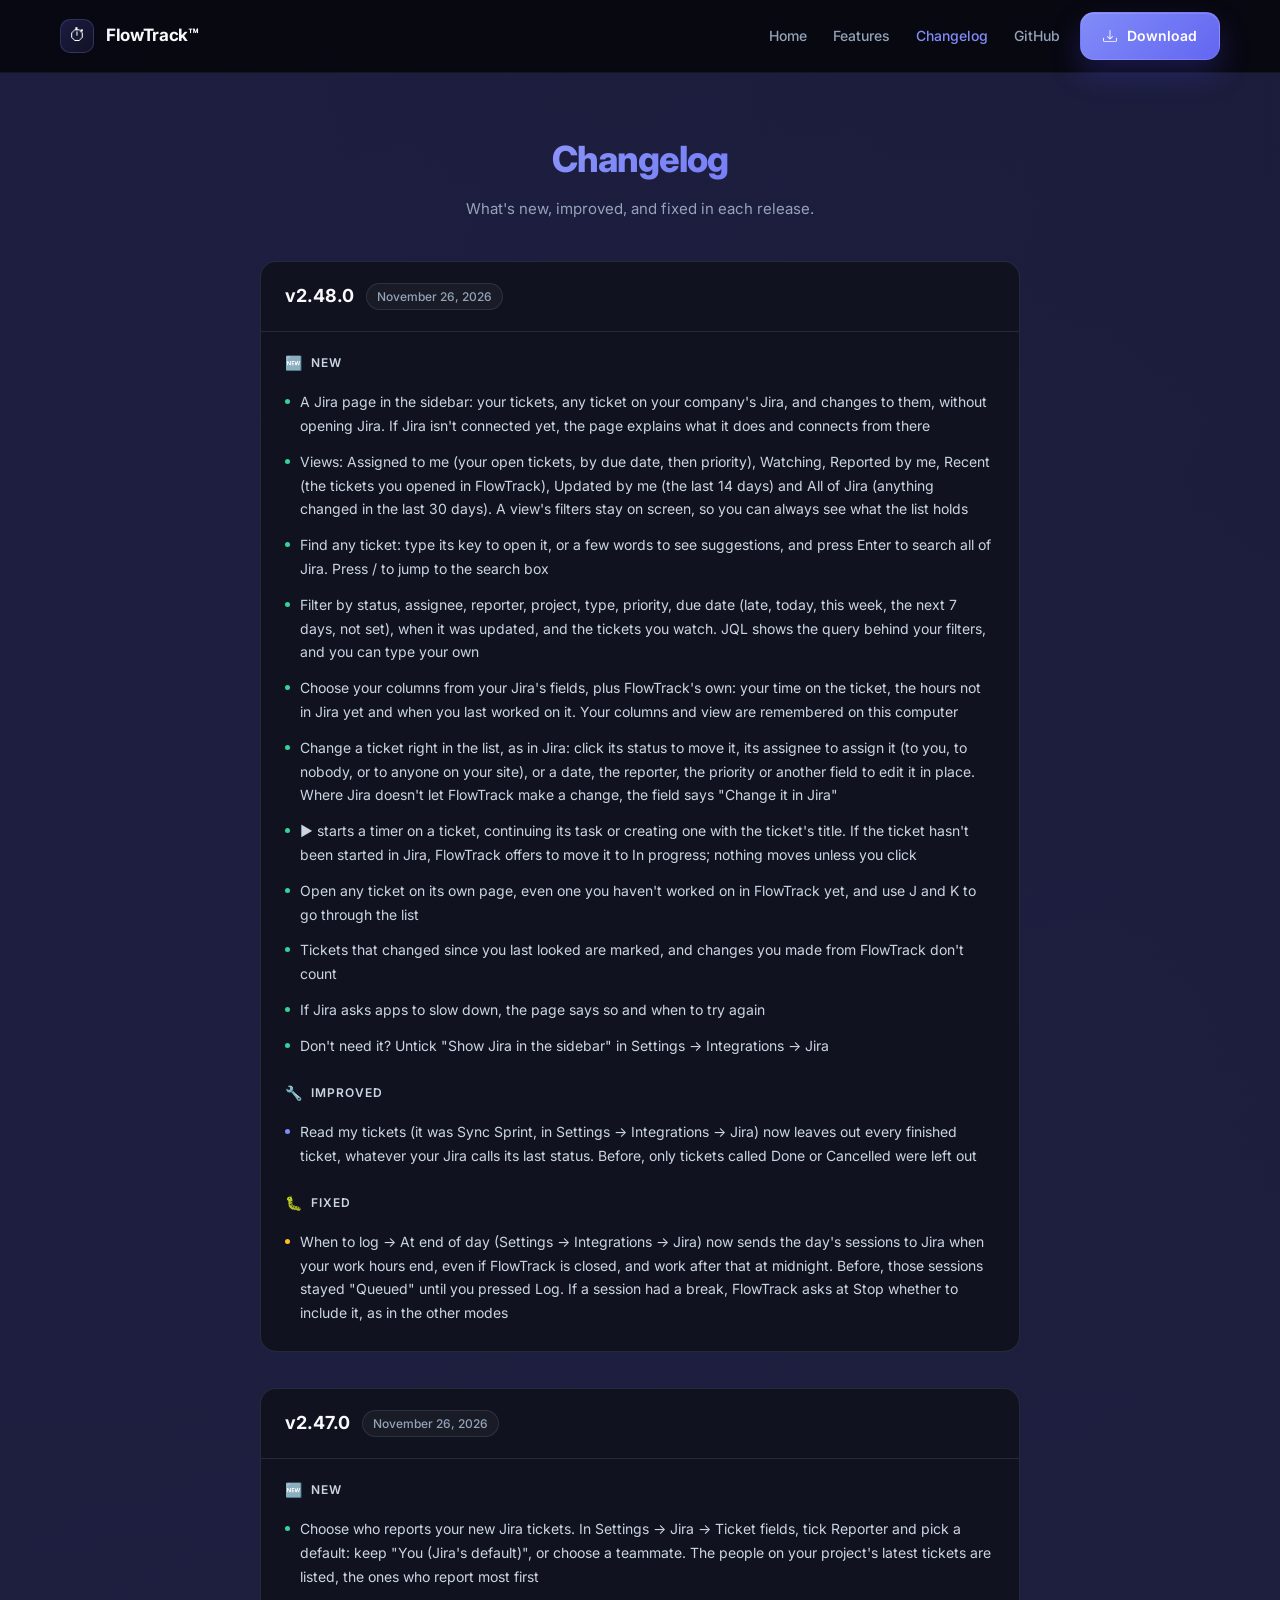
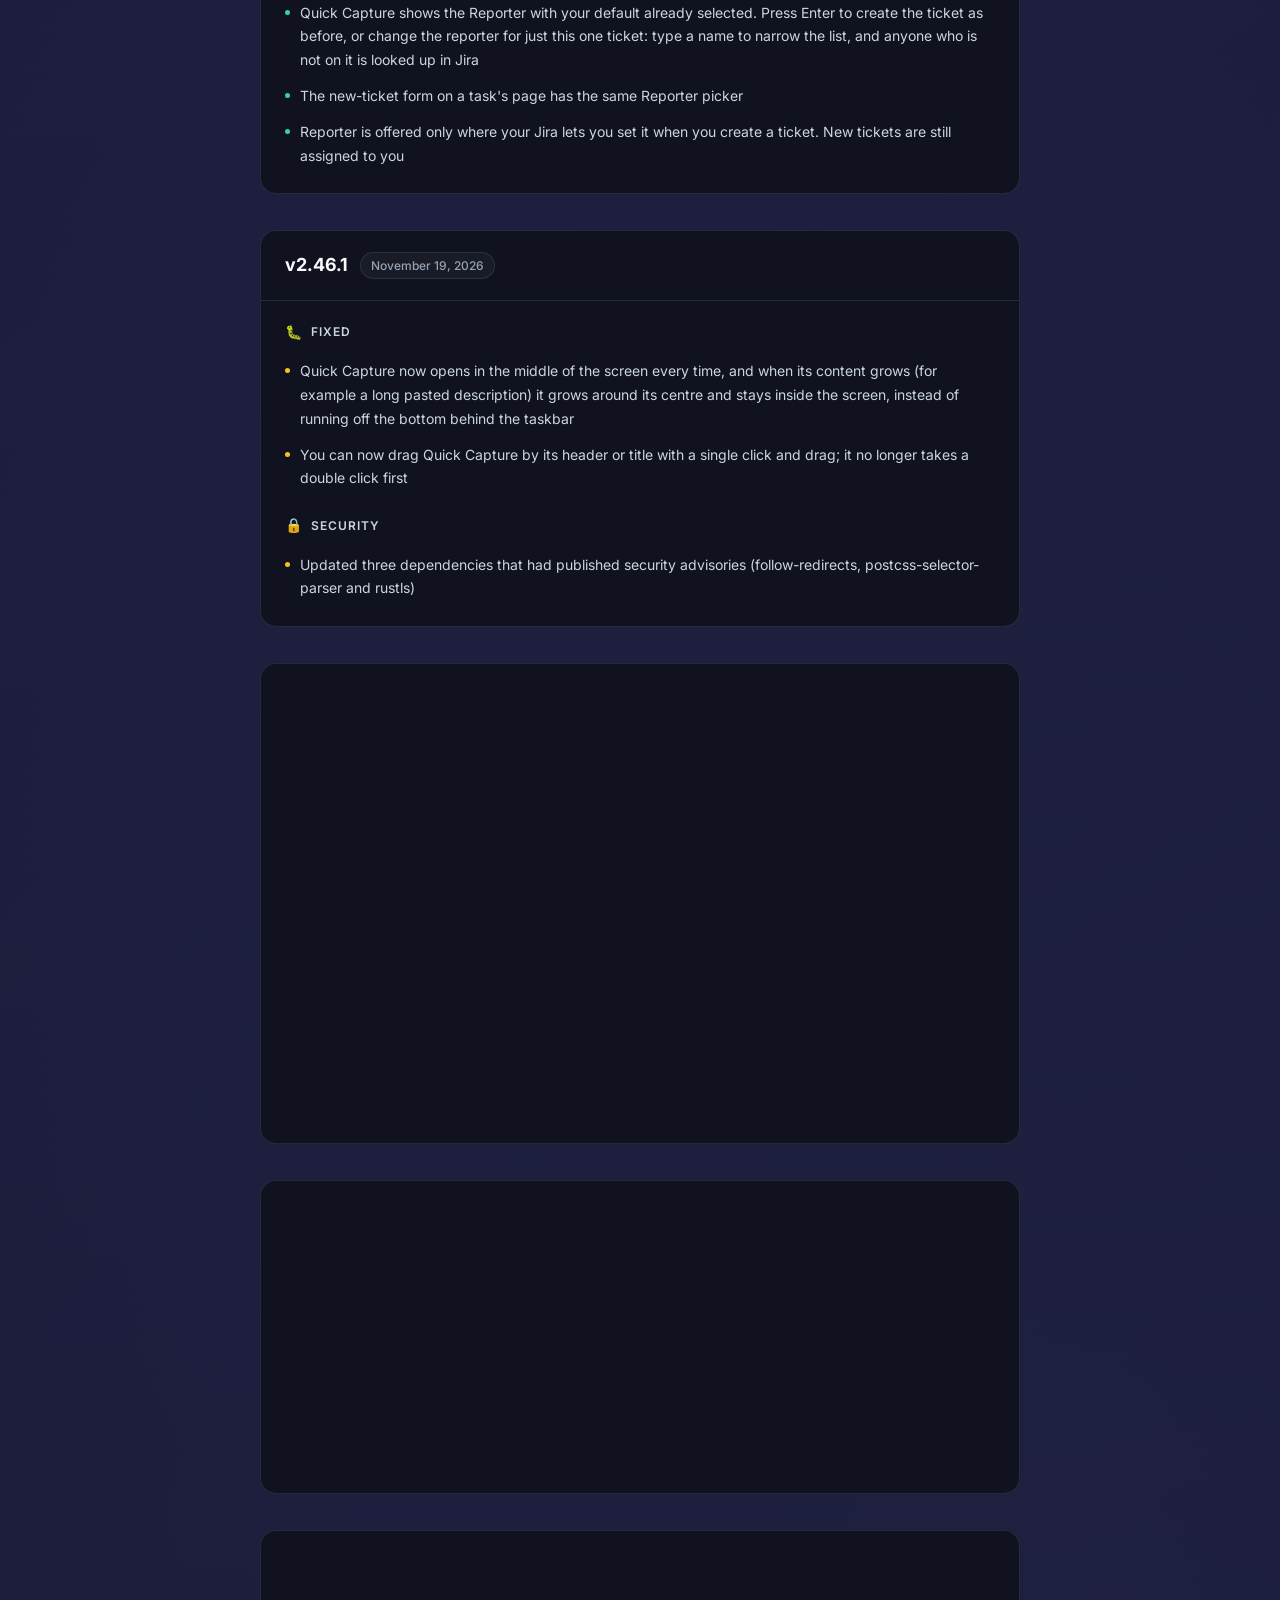
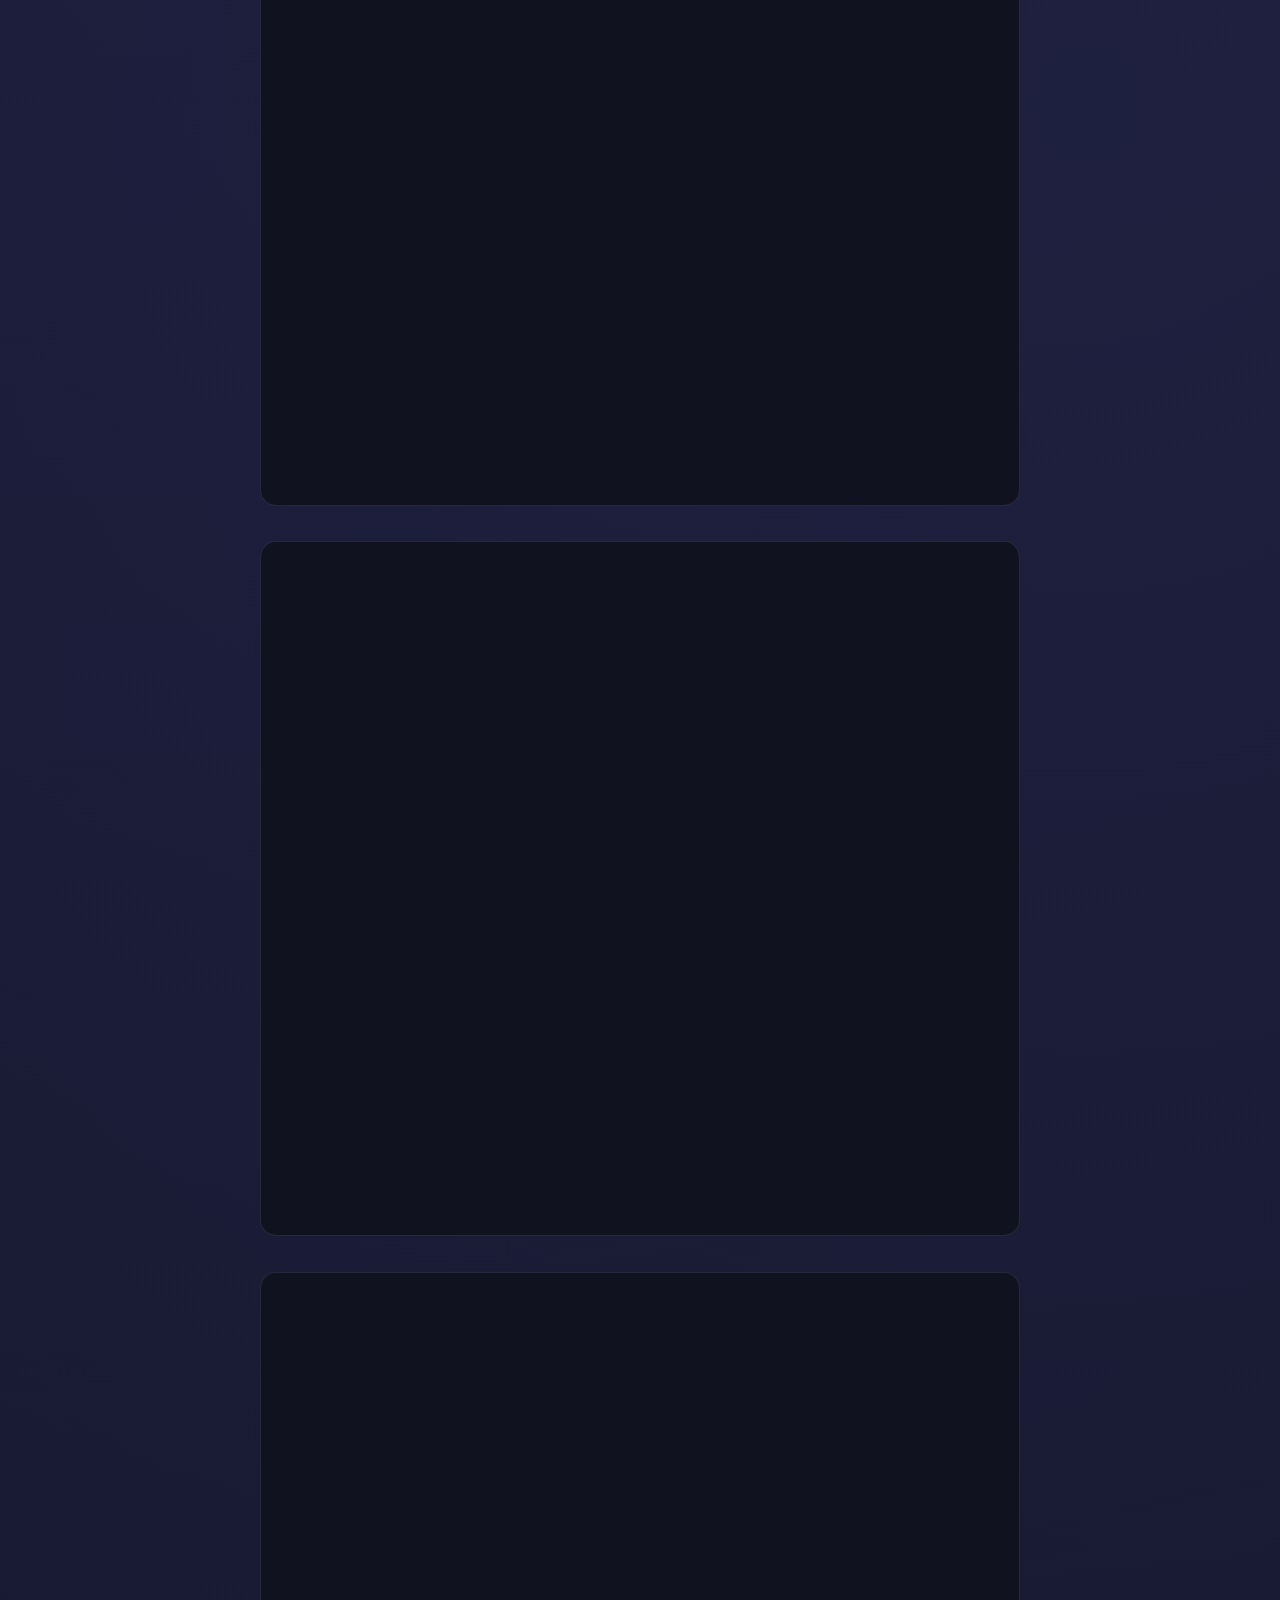
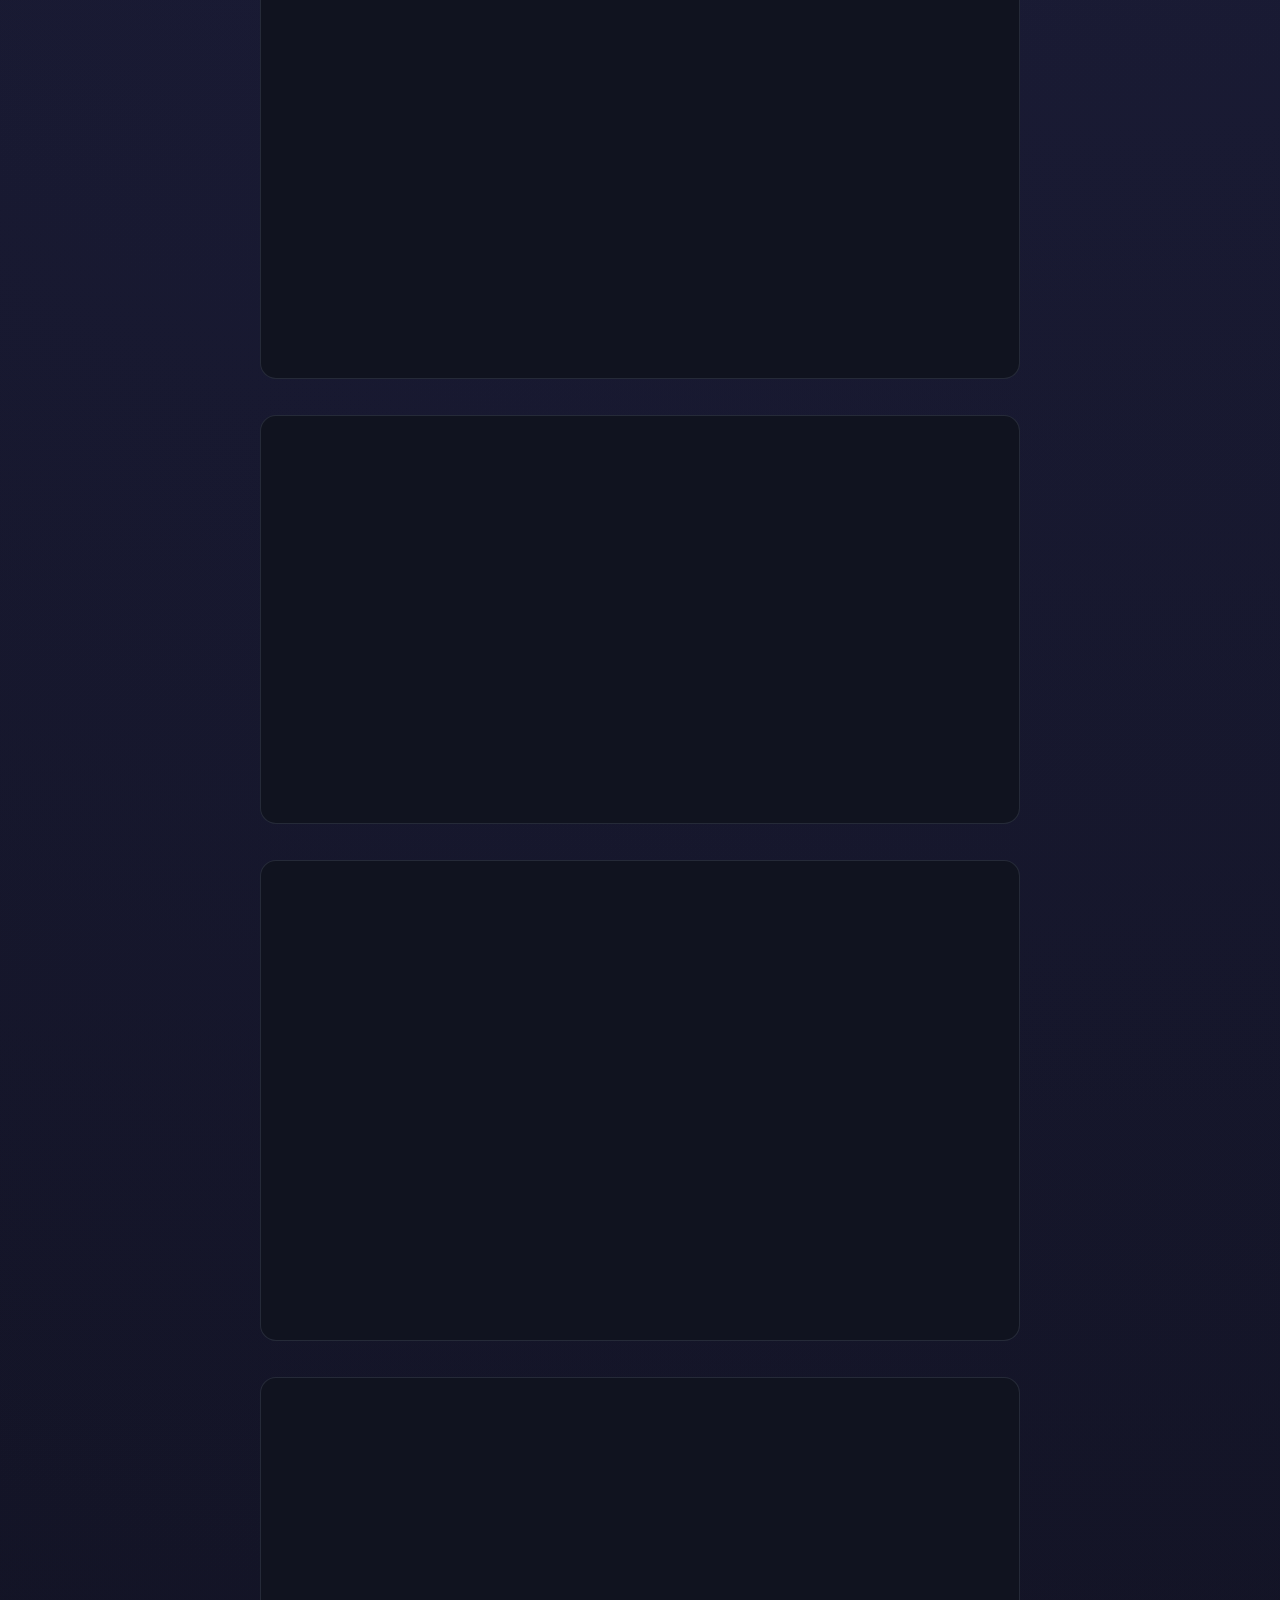
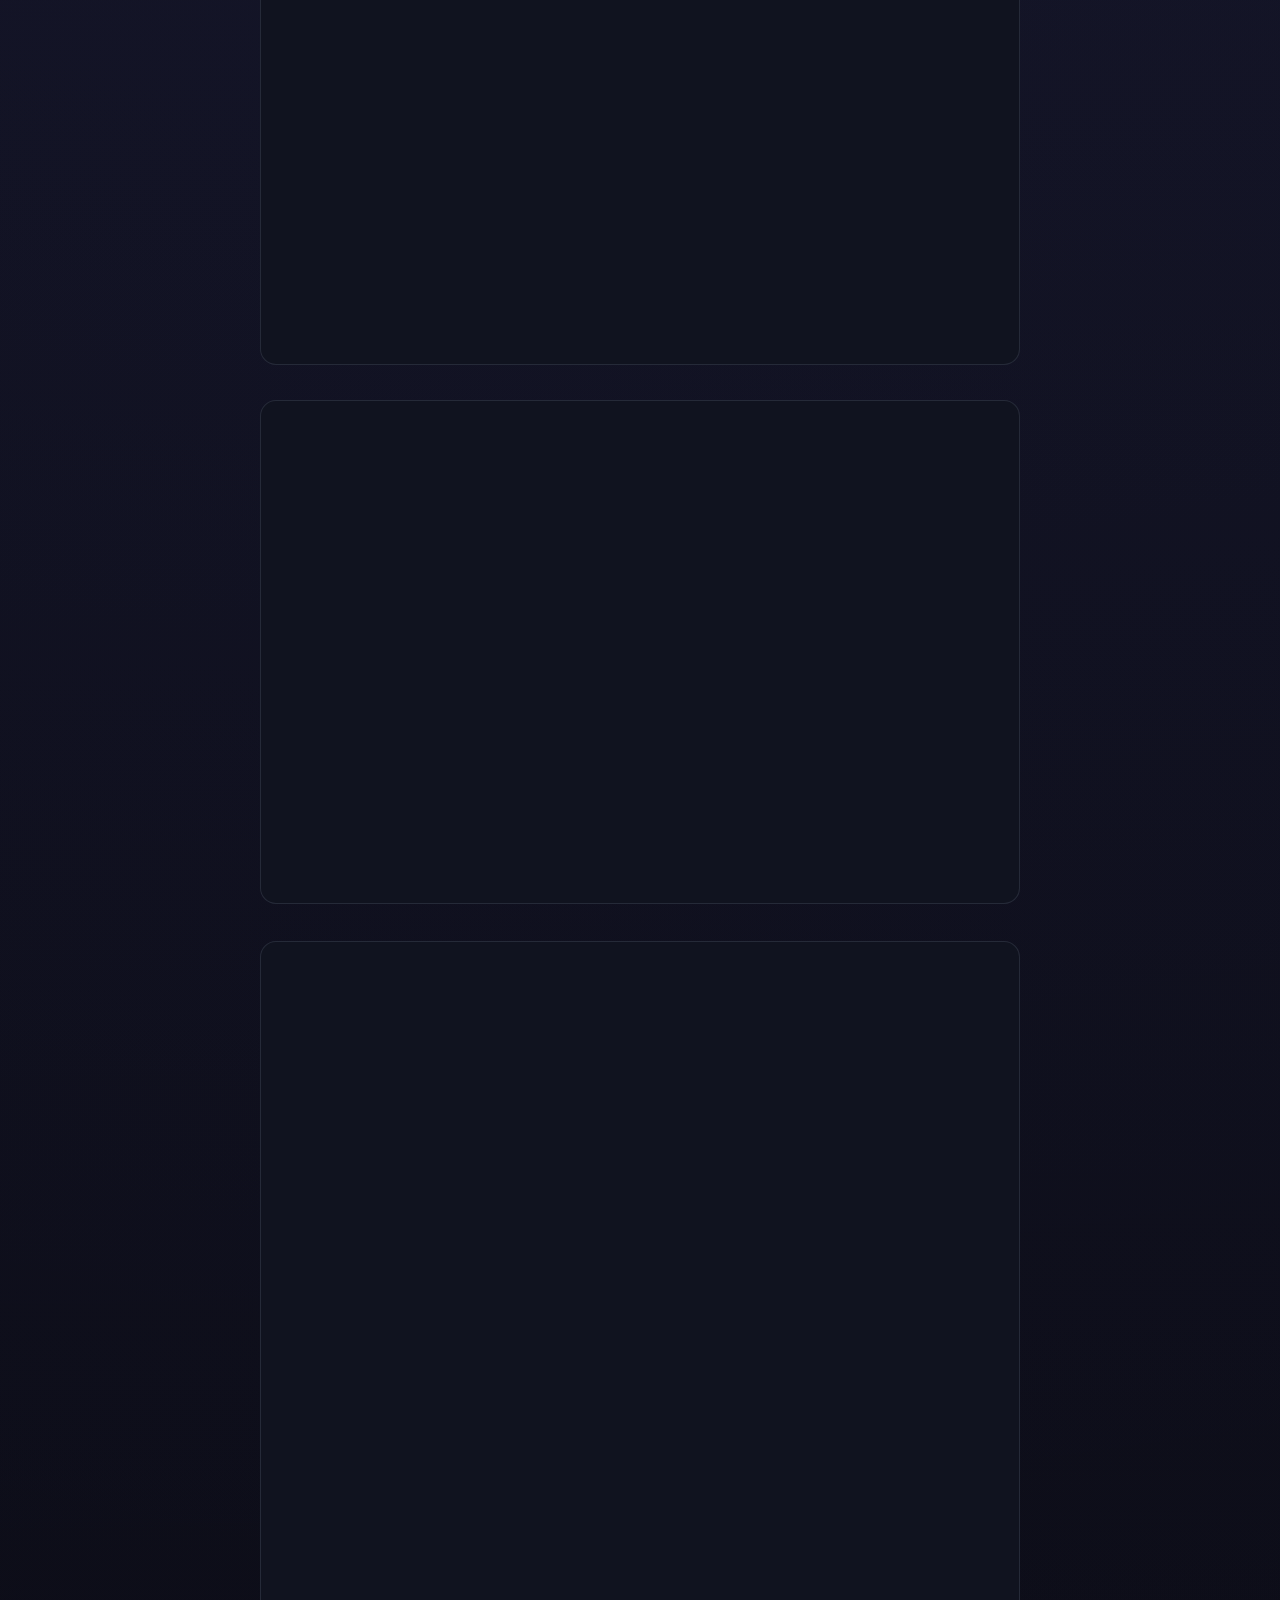
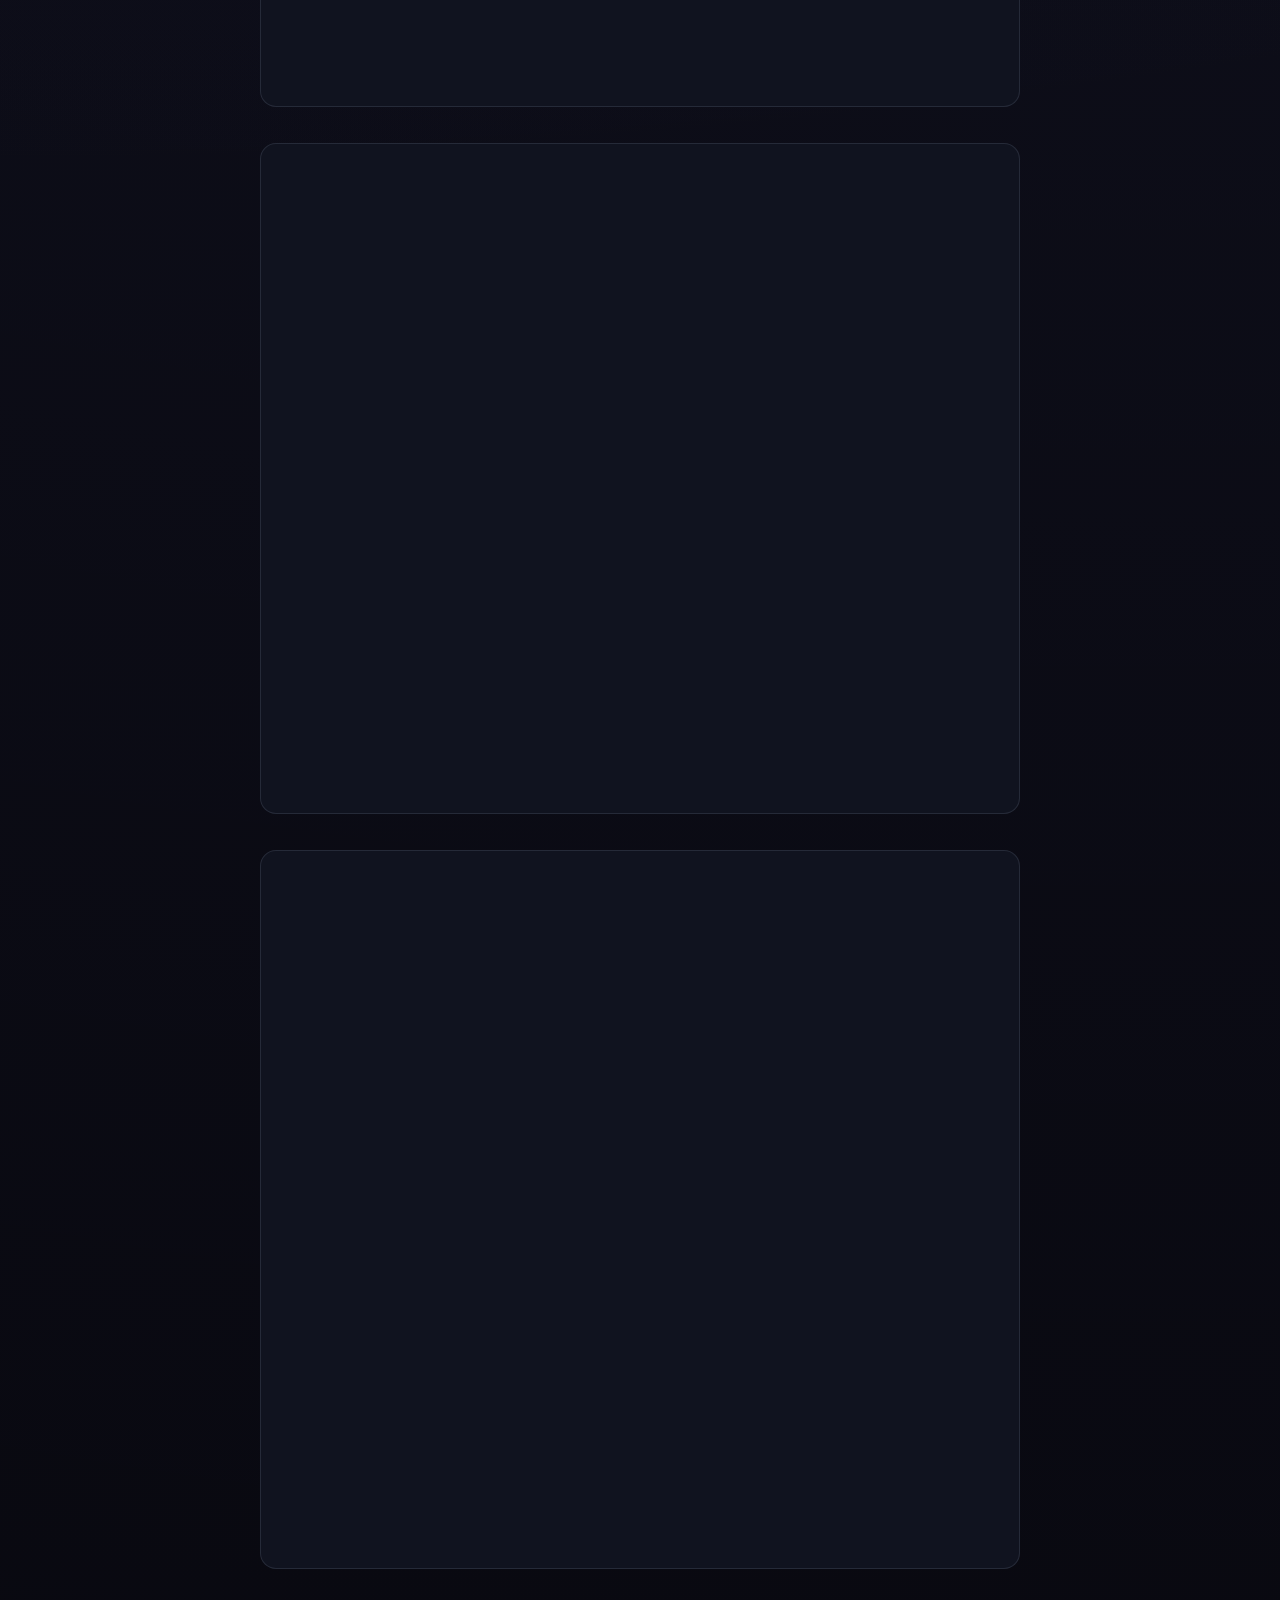
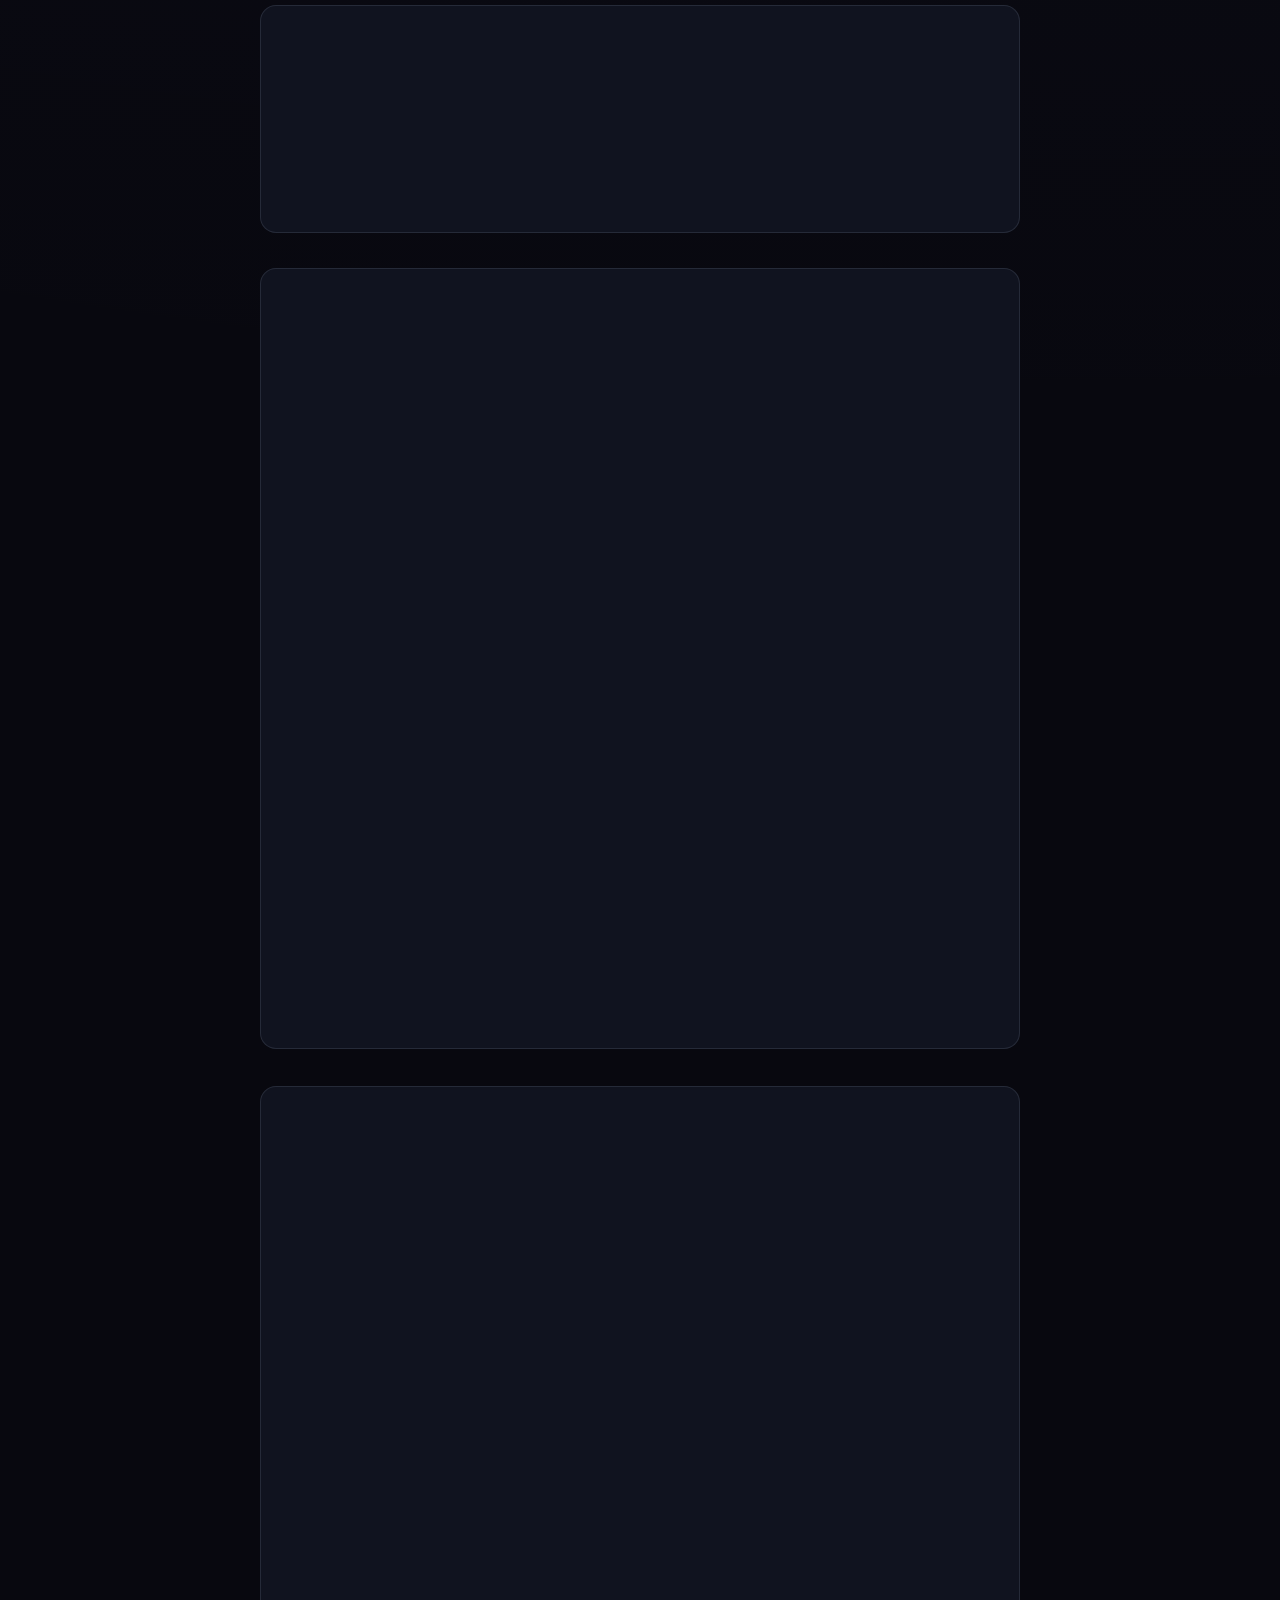
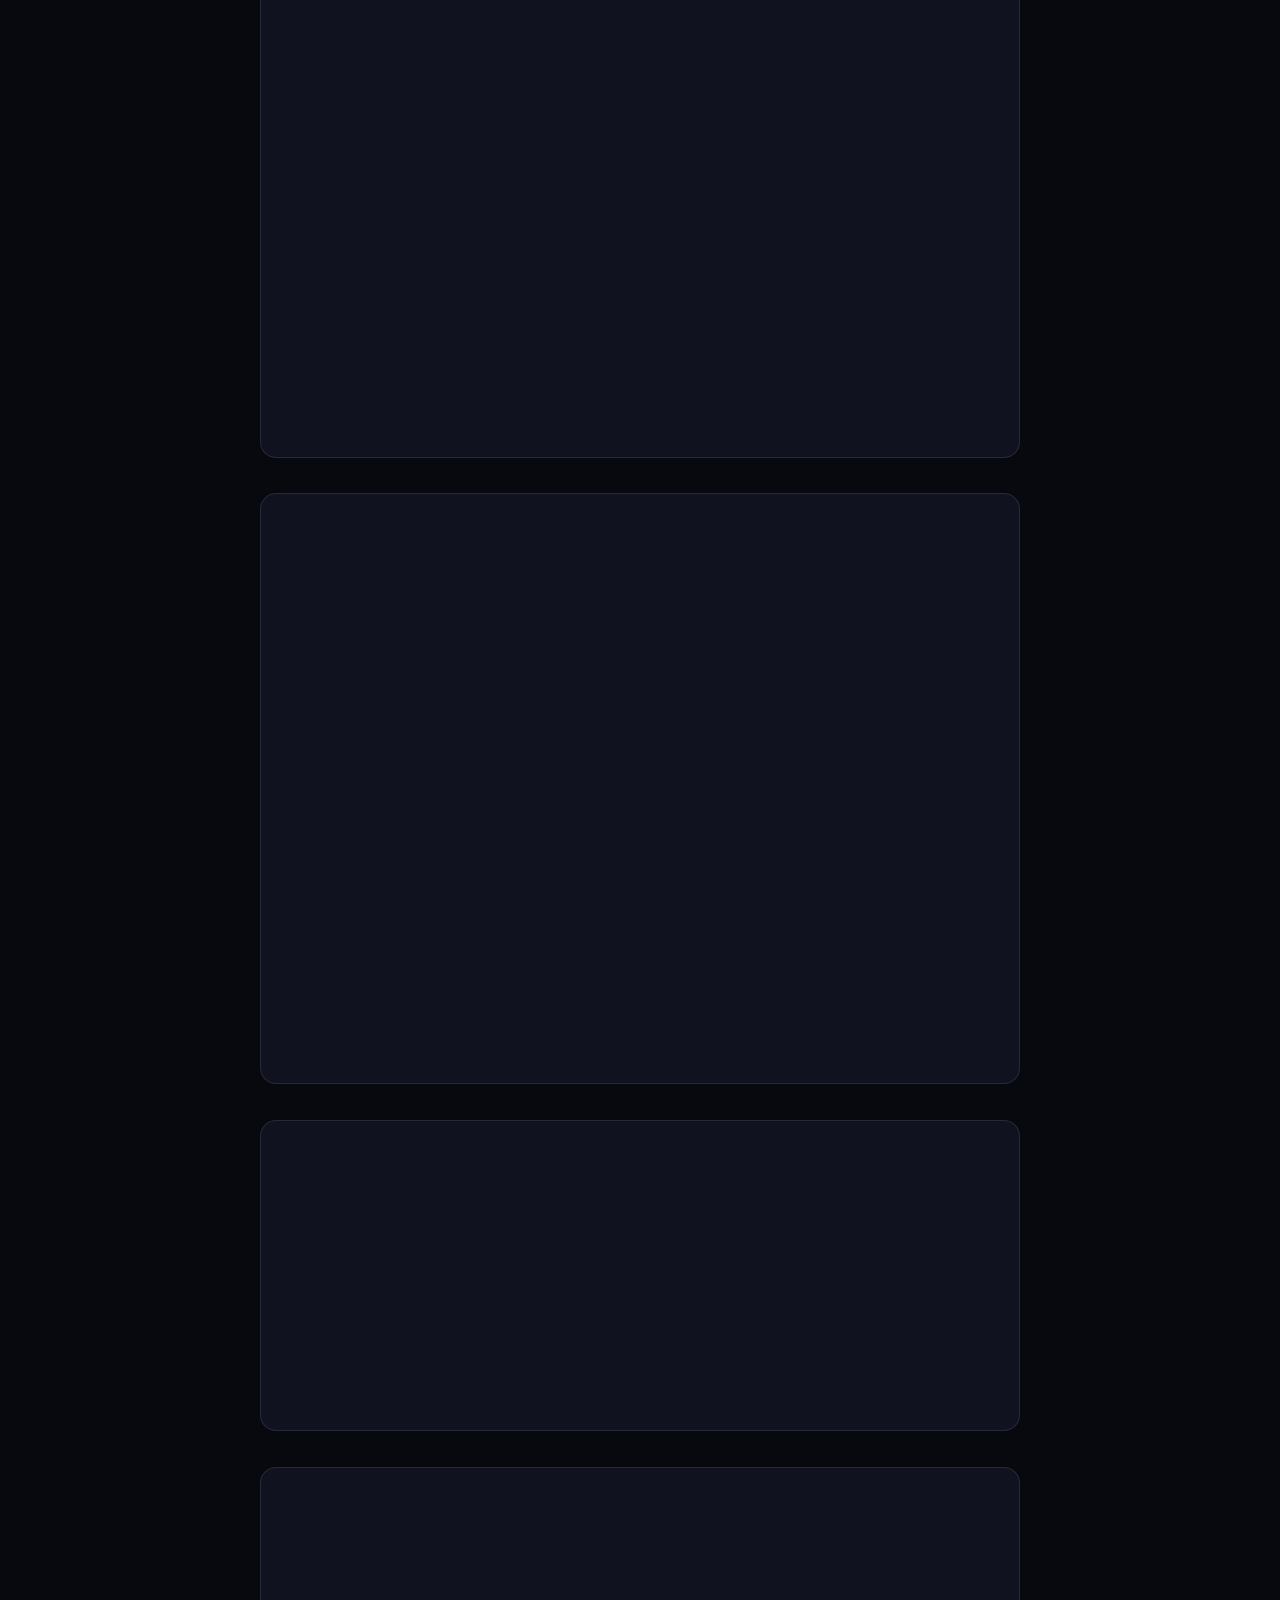
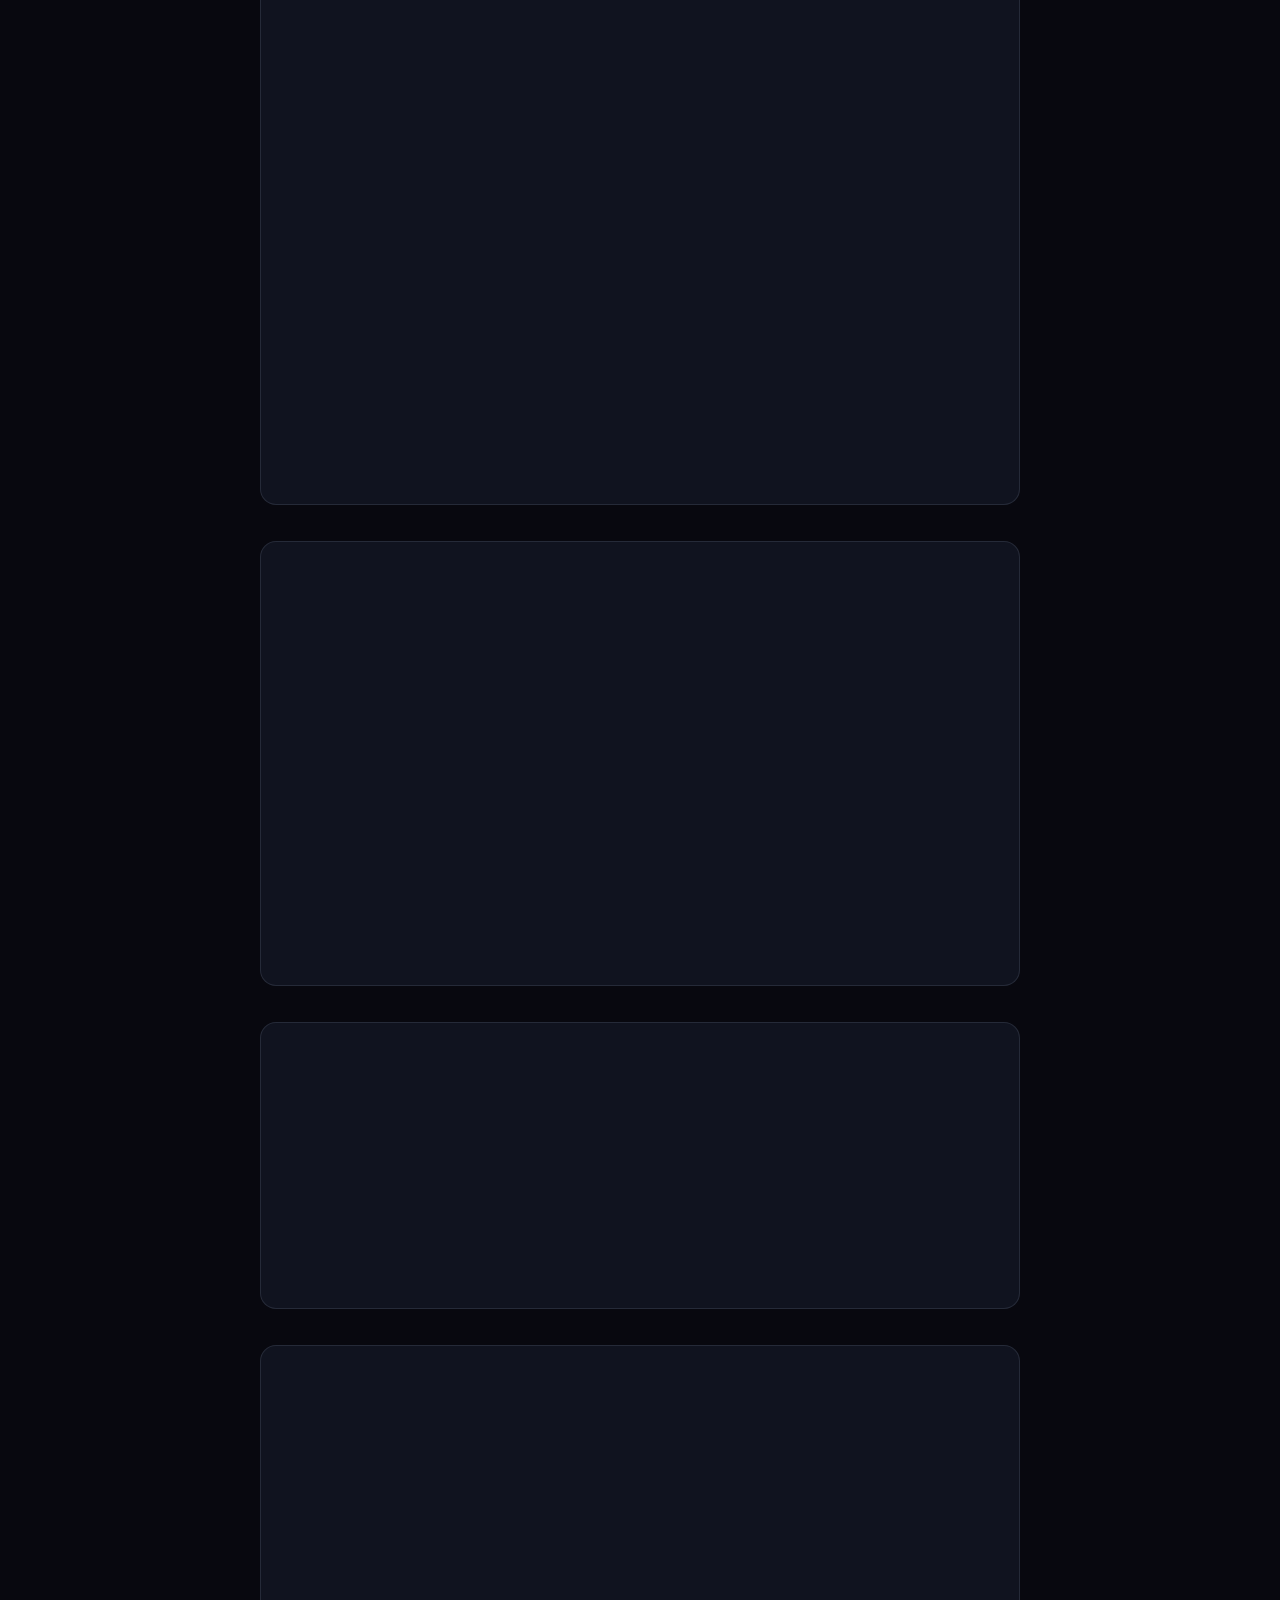
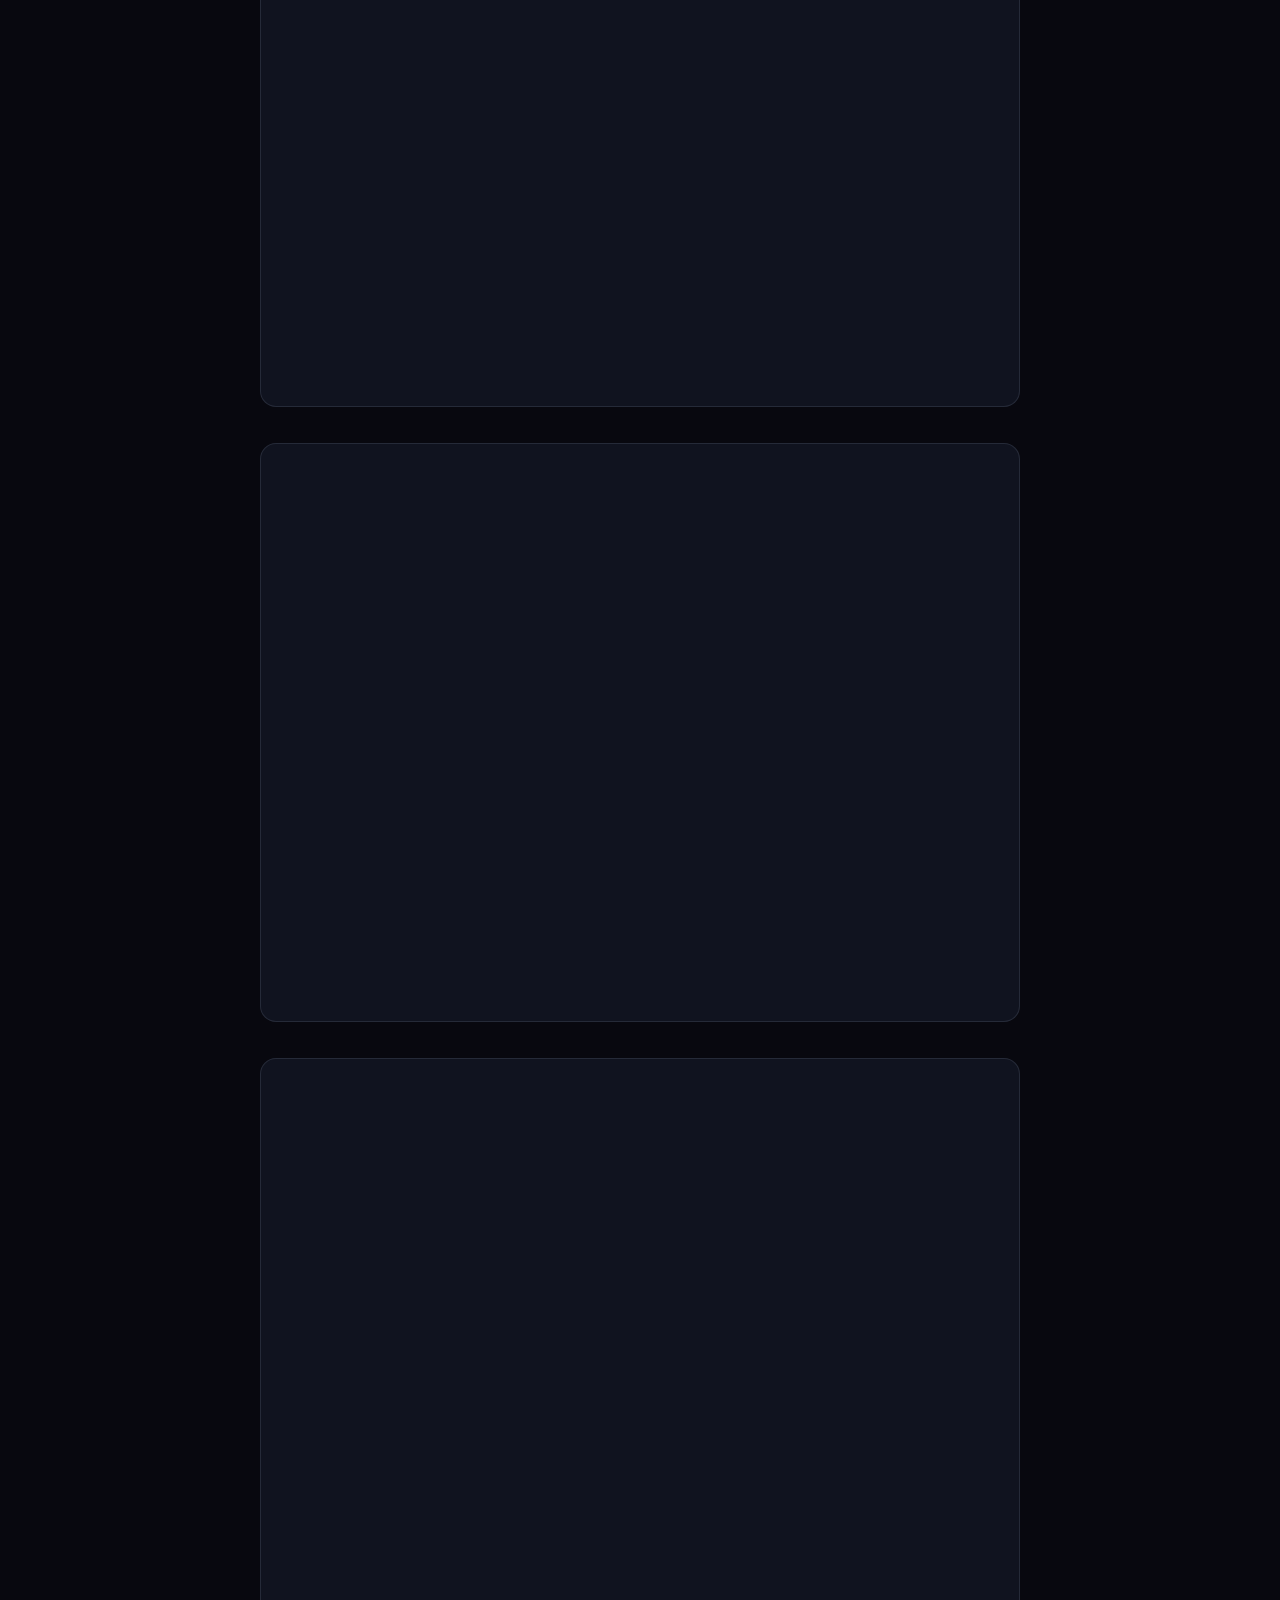
==== commit 3ff96637: "update changelog: v2.48.0" ====
--- a/docs/changelog.html
+++ b/docs/changelog.html
@@ -125,6 +125,44 @@
       <p>What's new, improved, and fixed in each release.</p>
     </div>
 
+    <!-- v2.48.0 -->
+    <div class="release">
+      <div class="release-header">
+        <span class="release-version">v2.48.0</span>
+        <span class="release-date">November 26, 2026</span>
+      </div>
+      <div class="release-body">
+        <div class="section section-new">
+          <div class="section-title"><span class="section-icon">🆕</span> New</div>
+          <ul>
+            <li>A Jira page in the sidebar: your tickets, any ticket on your company's Jira, and changes to them, without opening Jira. If Jira isn't connected yet, the page explains what it does and connects from there</li>
+            <li>Views: Assigned to me (your open tickets, by due date, then priority), Watching, Reported by me, Recent (the tickets you opened in FlowTrack), Updated by me (the last 14 days) and All of Jira (anything changed in the last 30 days). A view's filters stay on screen, so you can always see what the list holds</li>
+            <li>Find any ticket: type its key to open it, or a few words to see suggestions, and press Enter to search all of Jira. Press / to jump to the search box</li>
+            <li>Filter by status, assignee, reporter, project, type, priority, due date (late, today, this week, the next 7 days, not set), when it was updated, and the tickets you watch. JQL shows the query behind your filters, and you can type your own</li>
+            <li>Choose your columns from your Jira's fields, plus FlowTrack's own: your time on the ticket, the hours not in Jira yet and when you last worked on it. Your columns and view are remembered on this computer</li>
+            <li>Change a ticket right in the list, as in Jira: click its status to move it, its assignee to assign it (to you, to nobody, or to anyone on your site), or a date, the reporter, the priority or another field to edit it in place. Where Jira doesn't let FlowTrack make a change, the field says "Change it in Jira"</li>
+            <li>▶ starts a timer on a ticket, continuing its task or creating one with the ticket's title. If the ticket hasn't been started in Jira, FlowTrack offers to move it to In progress; nothing moves unless you click</li>
+            <li>Open any ticket on its own page, even one you haven't worked on in FlowTrack yet, and use J and K to go through the list</li>
+            <li>Tickets that changed since you last looked are marked, and changes you made from FlowTrack don't count</li>
+            <li>If Jira asks apps to slow down, the page says so and when to try again</li>
+            <li>Don't need it? Untick "Show Jira in the sidebar" in Settings → Integrations → Jira</li>
+          </ul>
+        </div>
+        <div class="section section-improved">
+          <div class="section-title"><span class="section-icon">🔧</span> Improved</div>
+          <ul>
+            <li>Read my tickets (it was Sync Sprint, in Settings → Integrations → Jira) now leaves out every finished ticket, whatever your Jira calls its last status. Before, only tickets called Done or Cancelled were left out</li>
+          </ul>
+        </div>
+        <div class="section section-fixed">
+          <div class="section-title"><span class="section-icon">🐛</span> Fixed</div>
+          <ul>
+            <li>When to log → At end of day (Settings → Integrations → Jira) now sends the day's sessions to Jira when your work hours end, even if FlowTrack is closed, and work after that at midnight. Before, those sessions stayed "Queued" until you pressed Log. If a session had a break, FlowTrack asks at Stop whether to include it, as in the other modes</li>
+          </ul>
+        </div>
+      </div>
+    </div>
+
     <!-- v2.47.0 -->
     <div class="release">
       <div class="release-header">
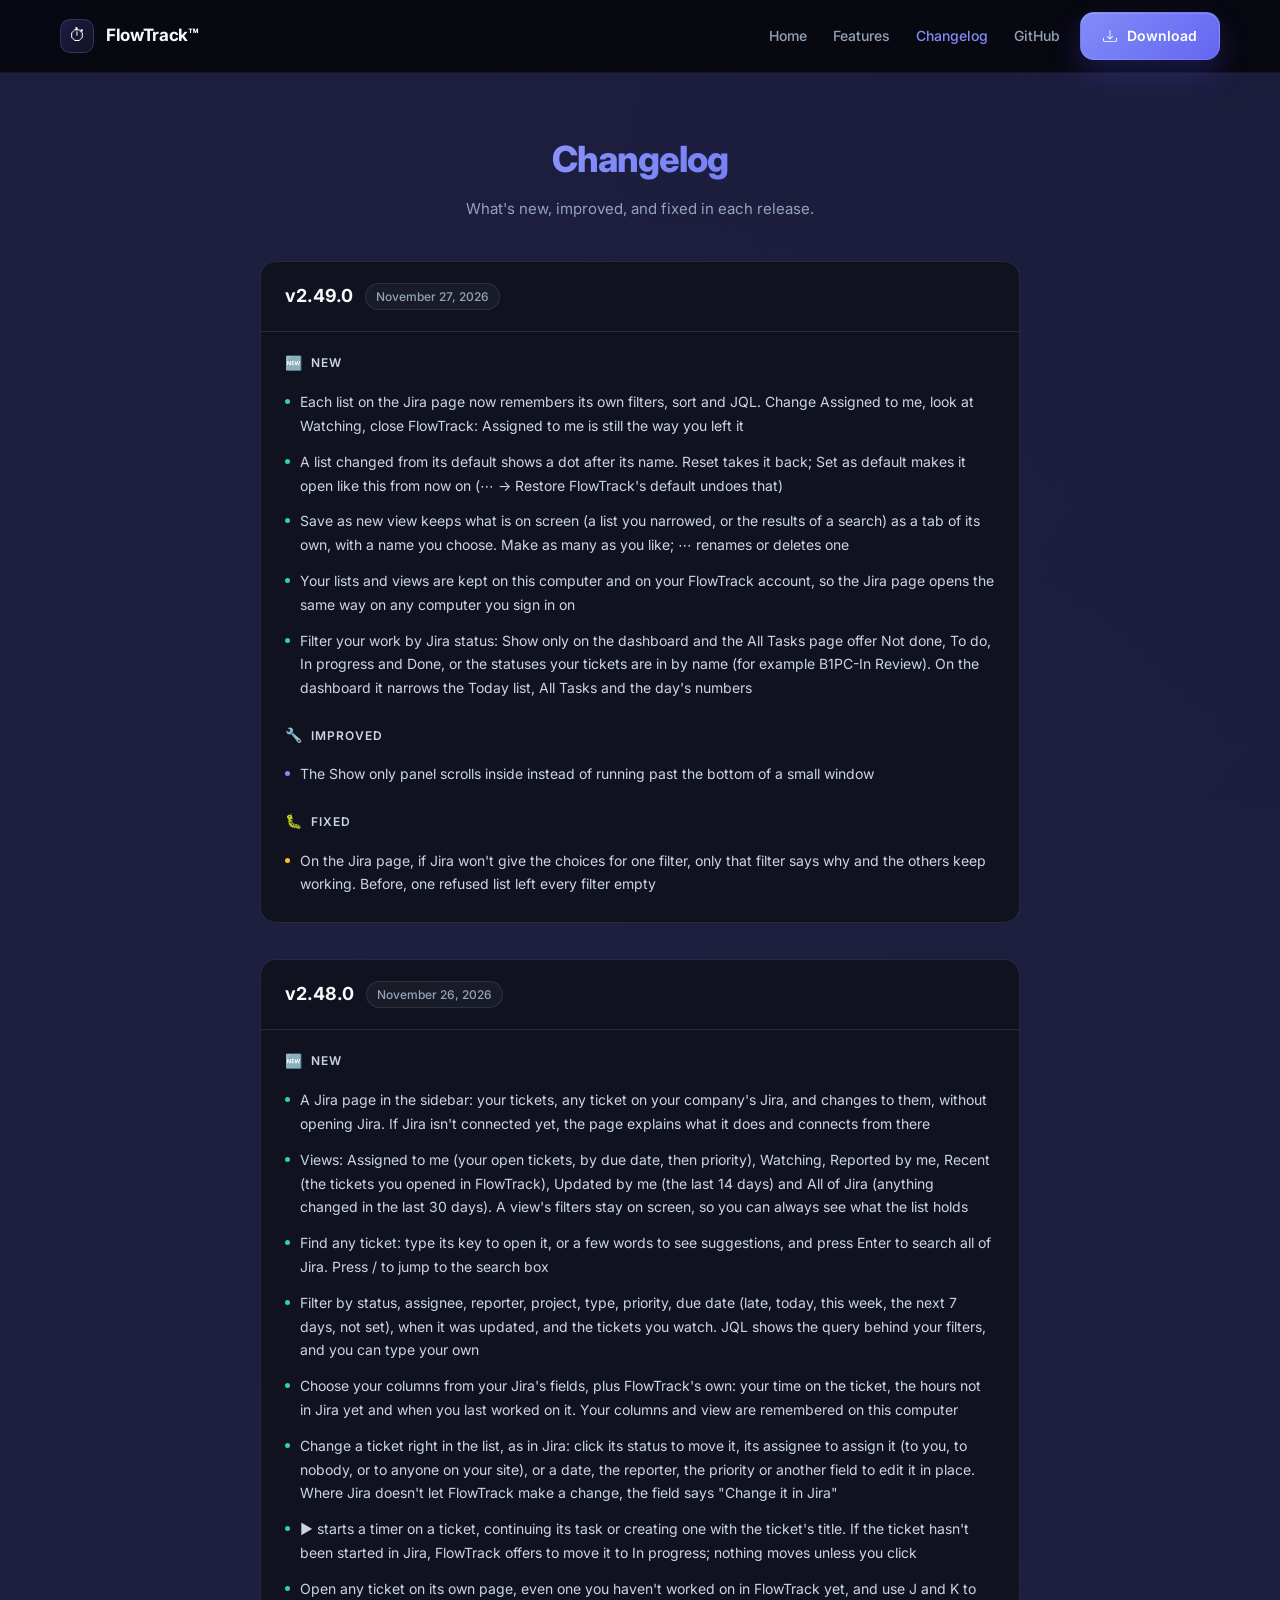
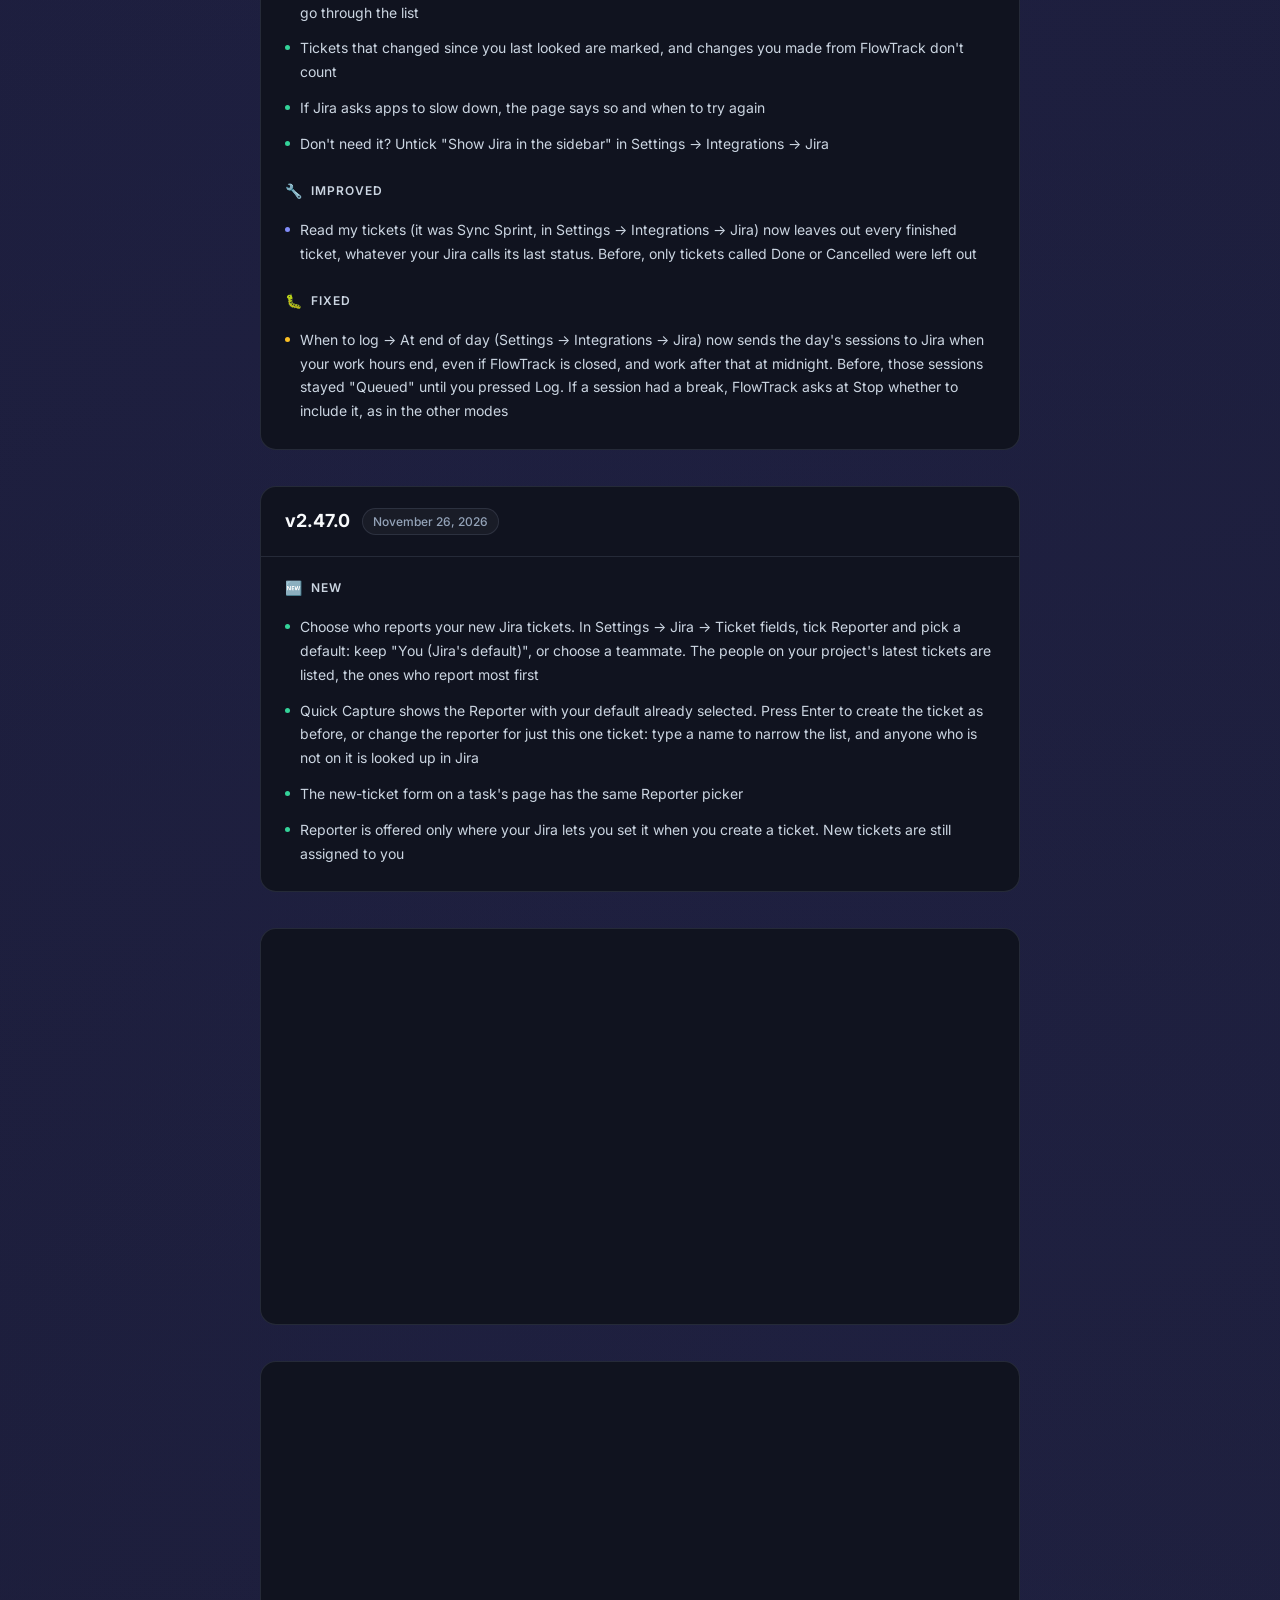
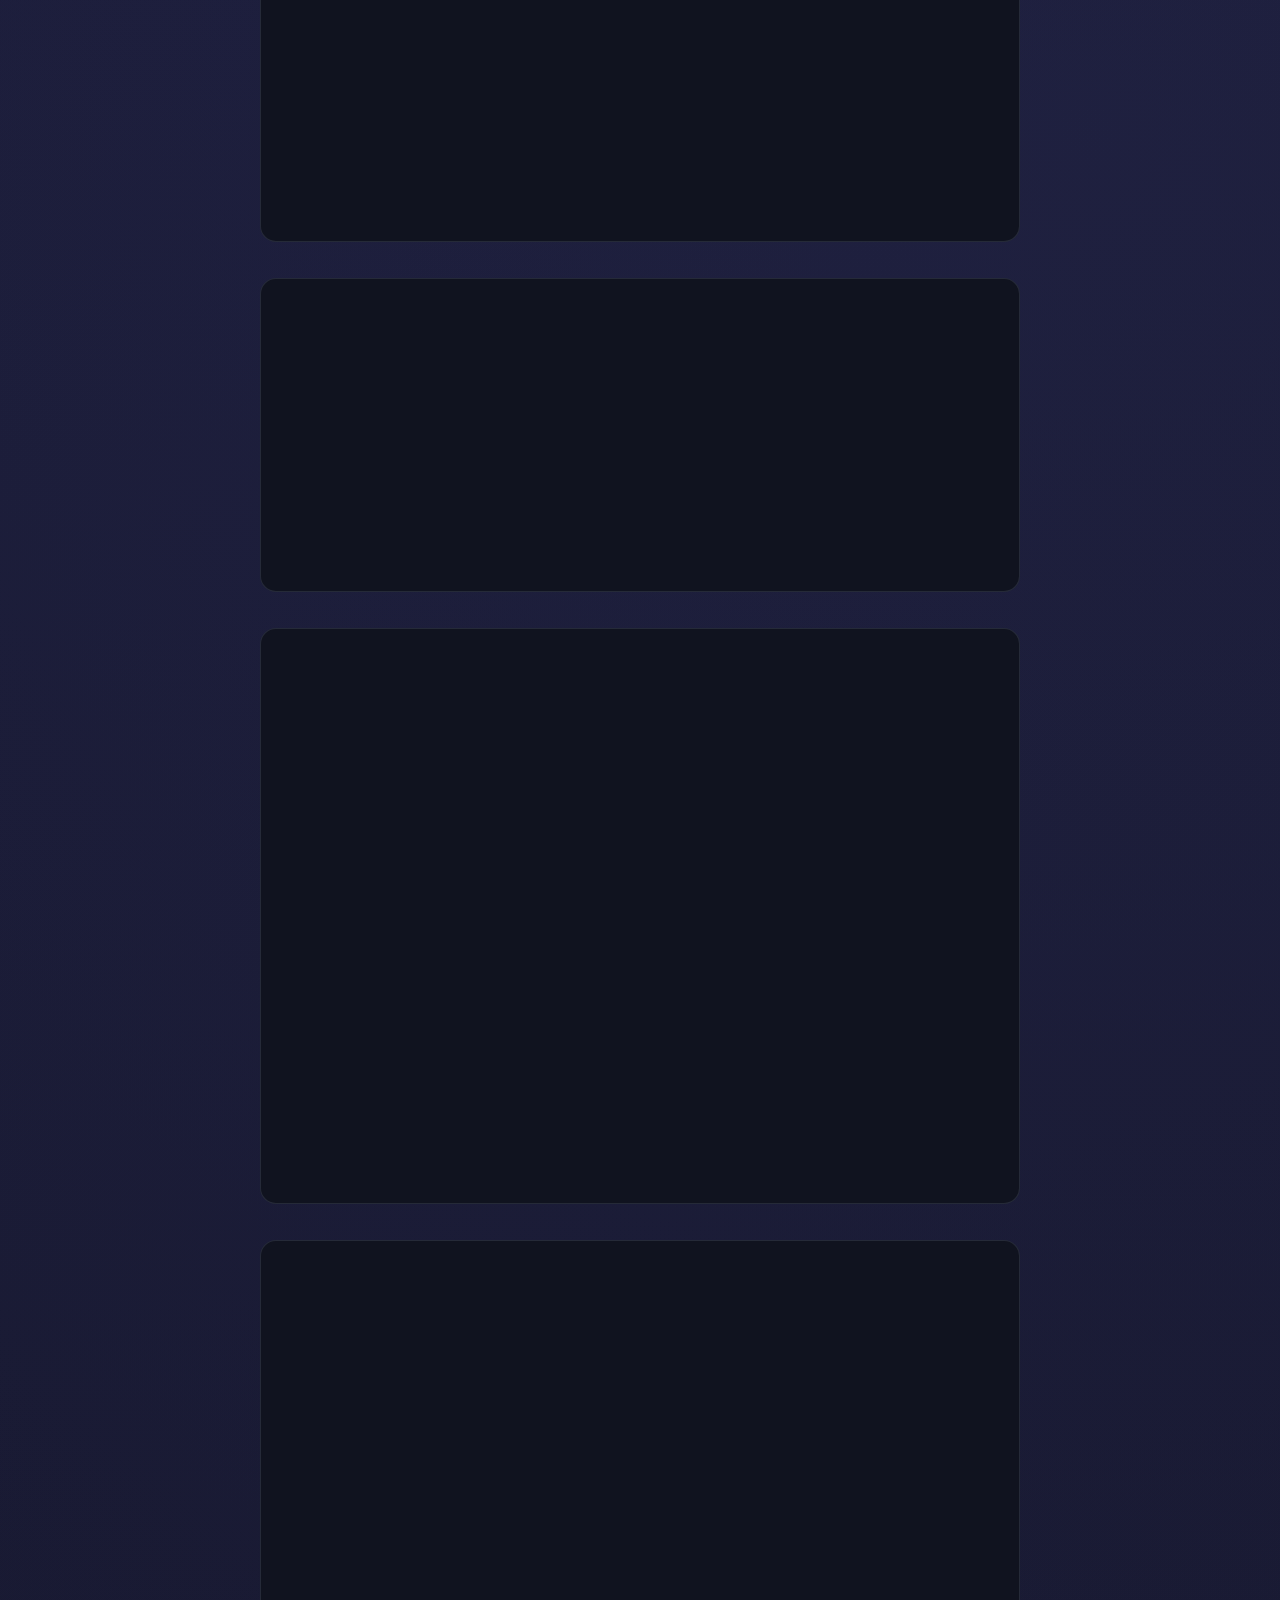
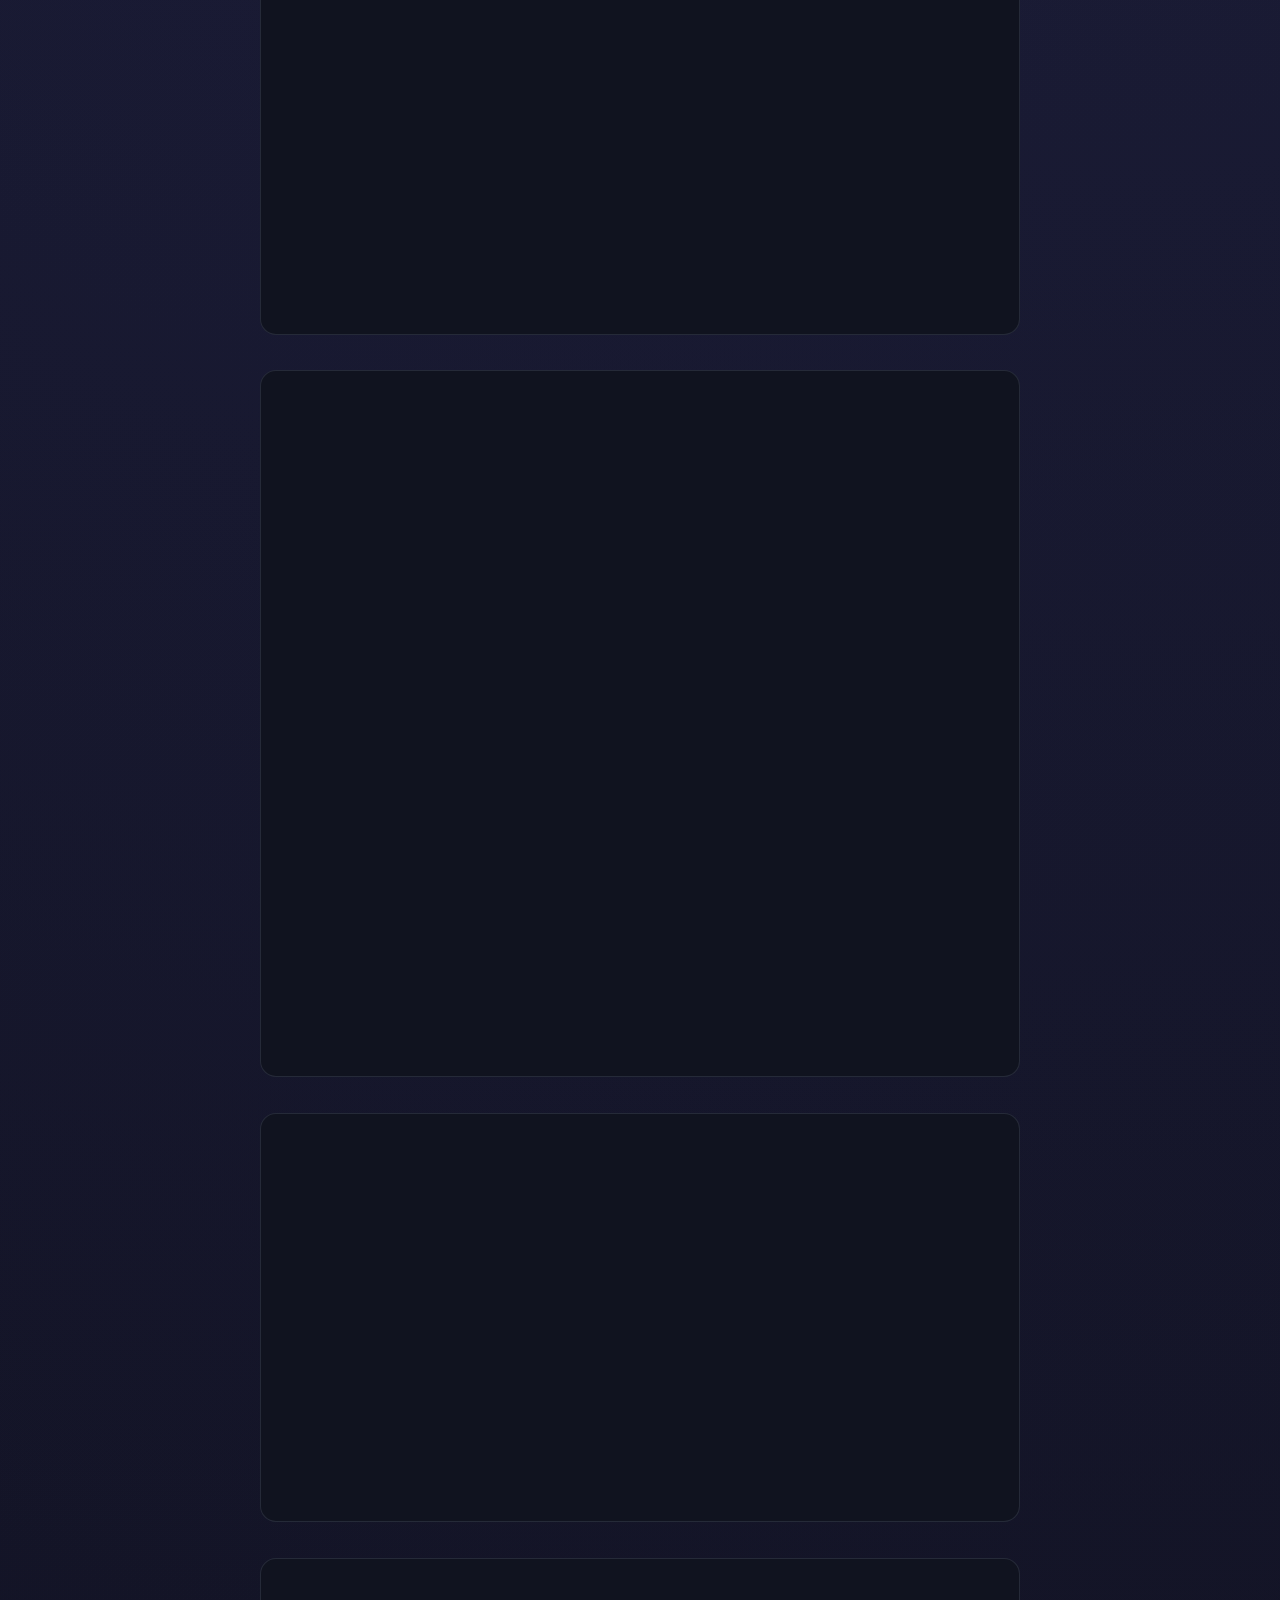
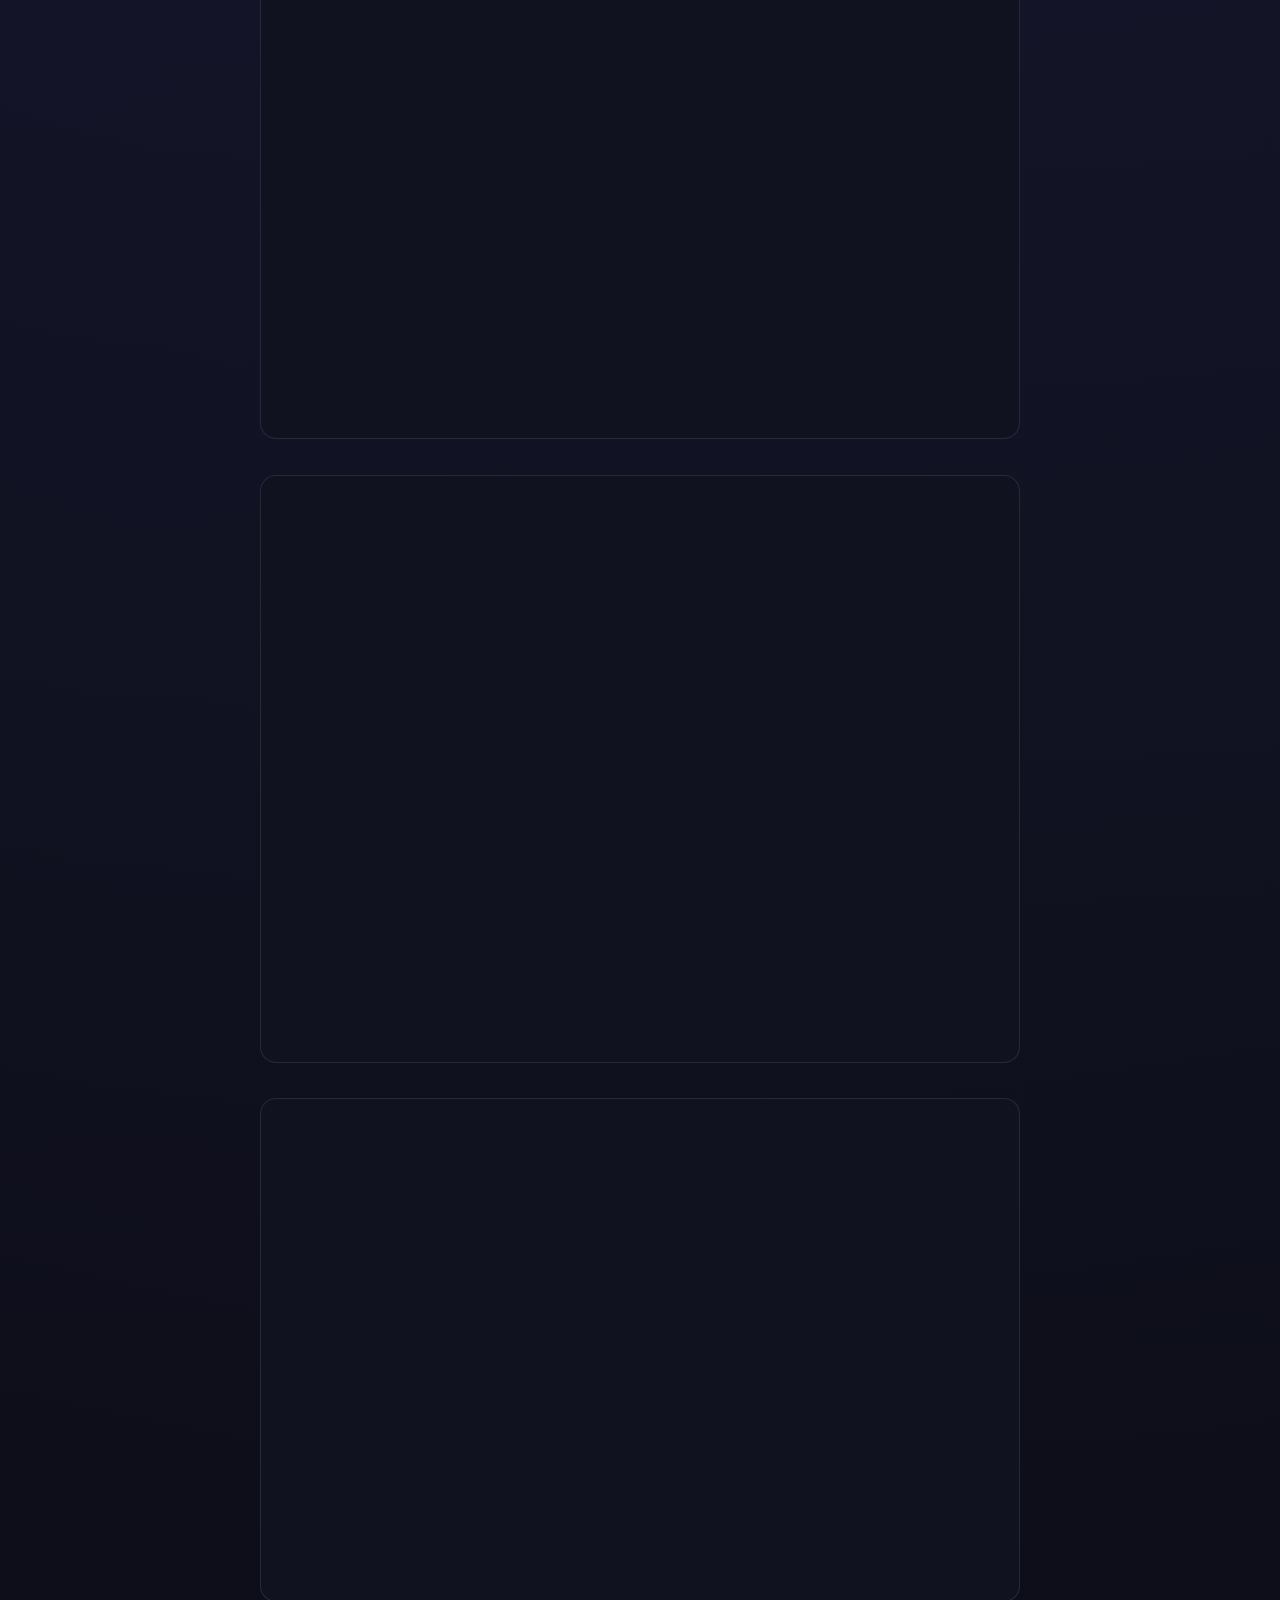
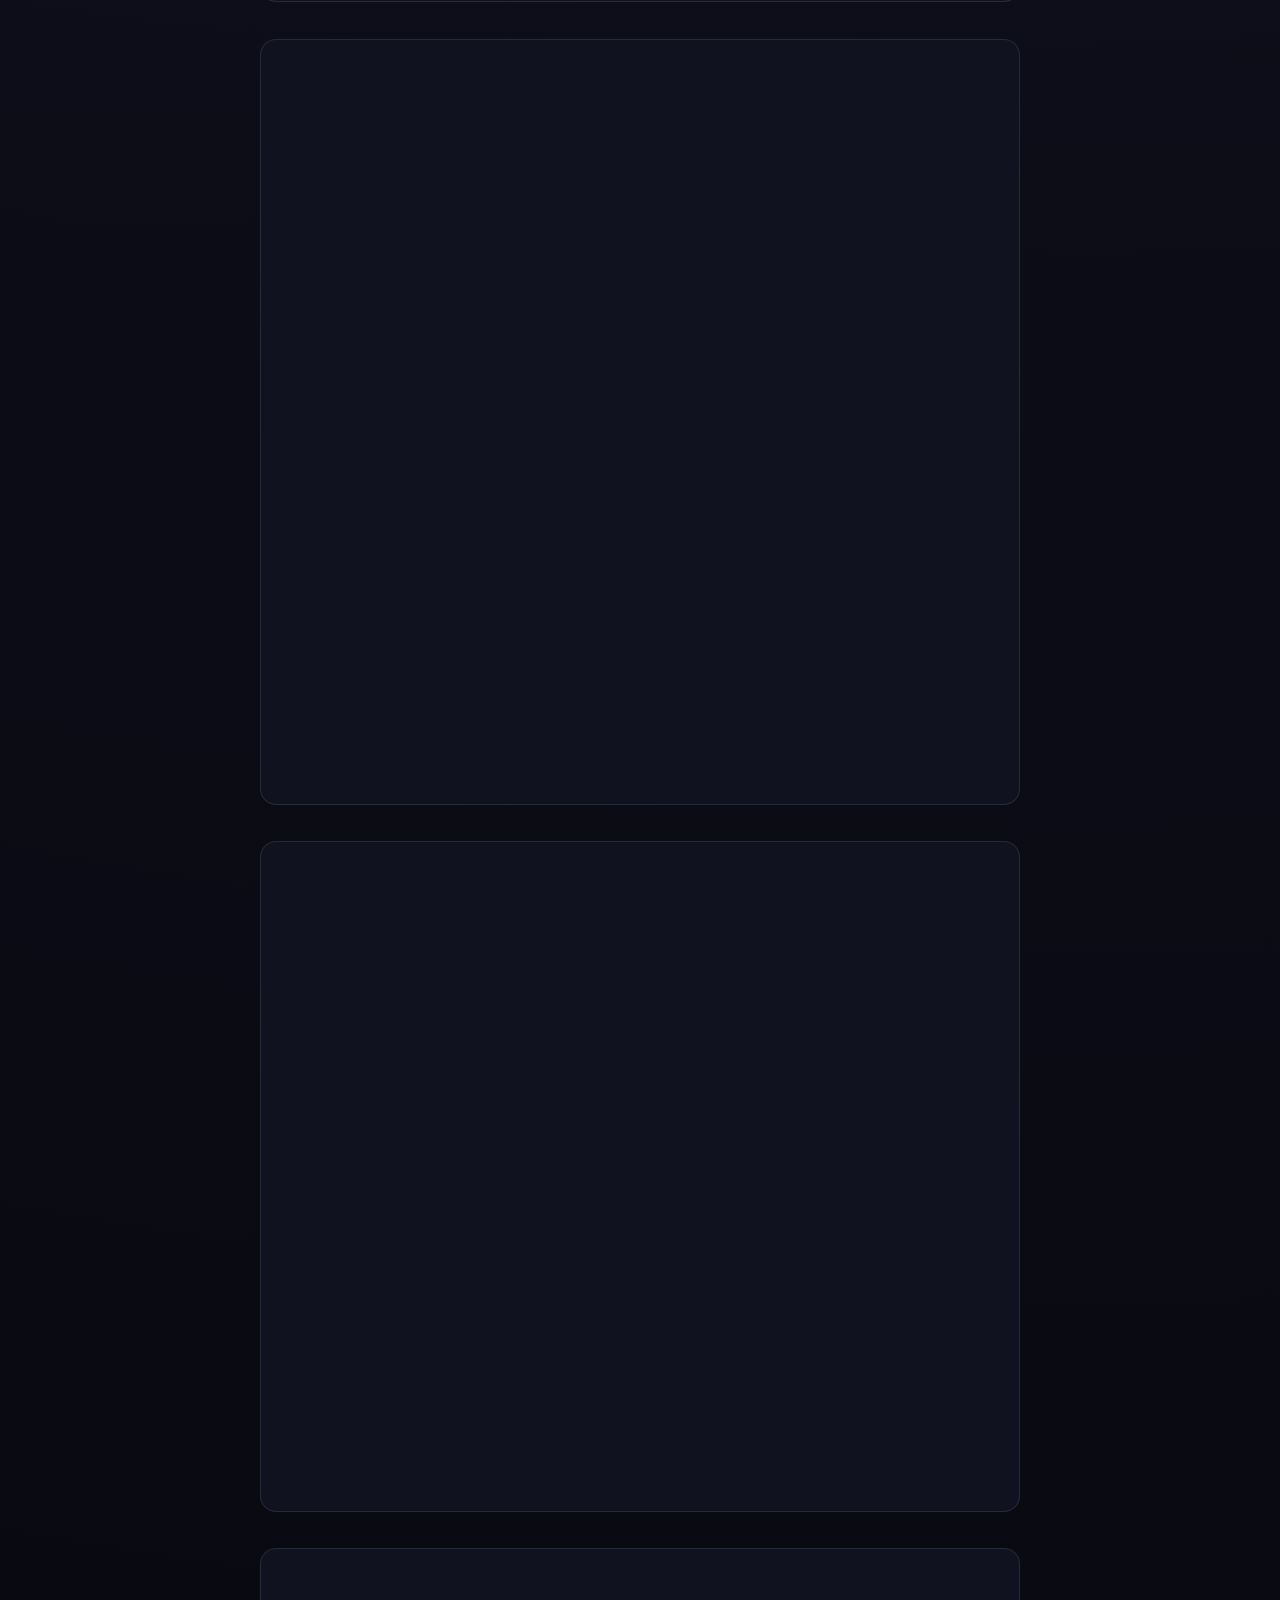
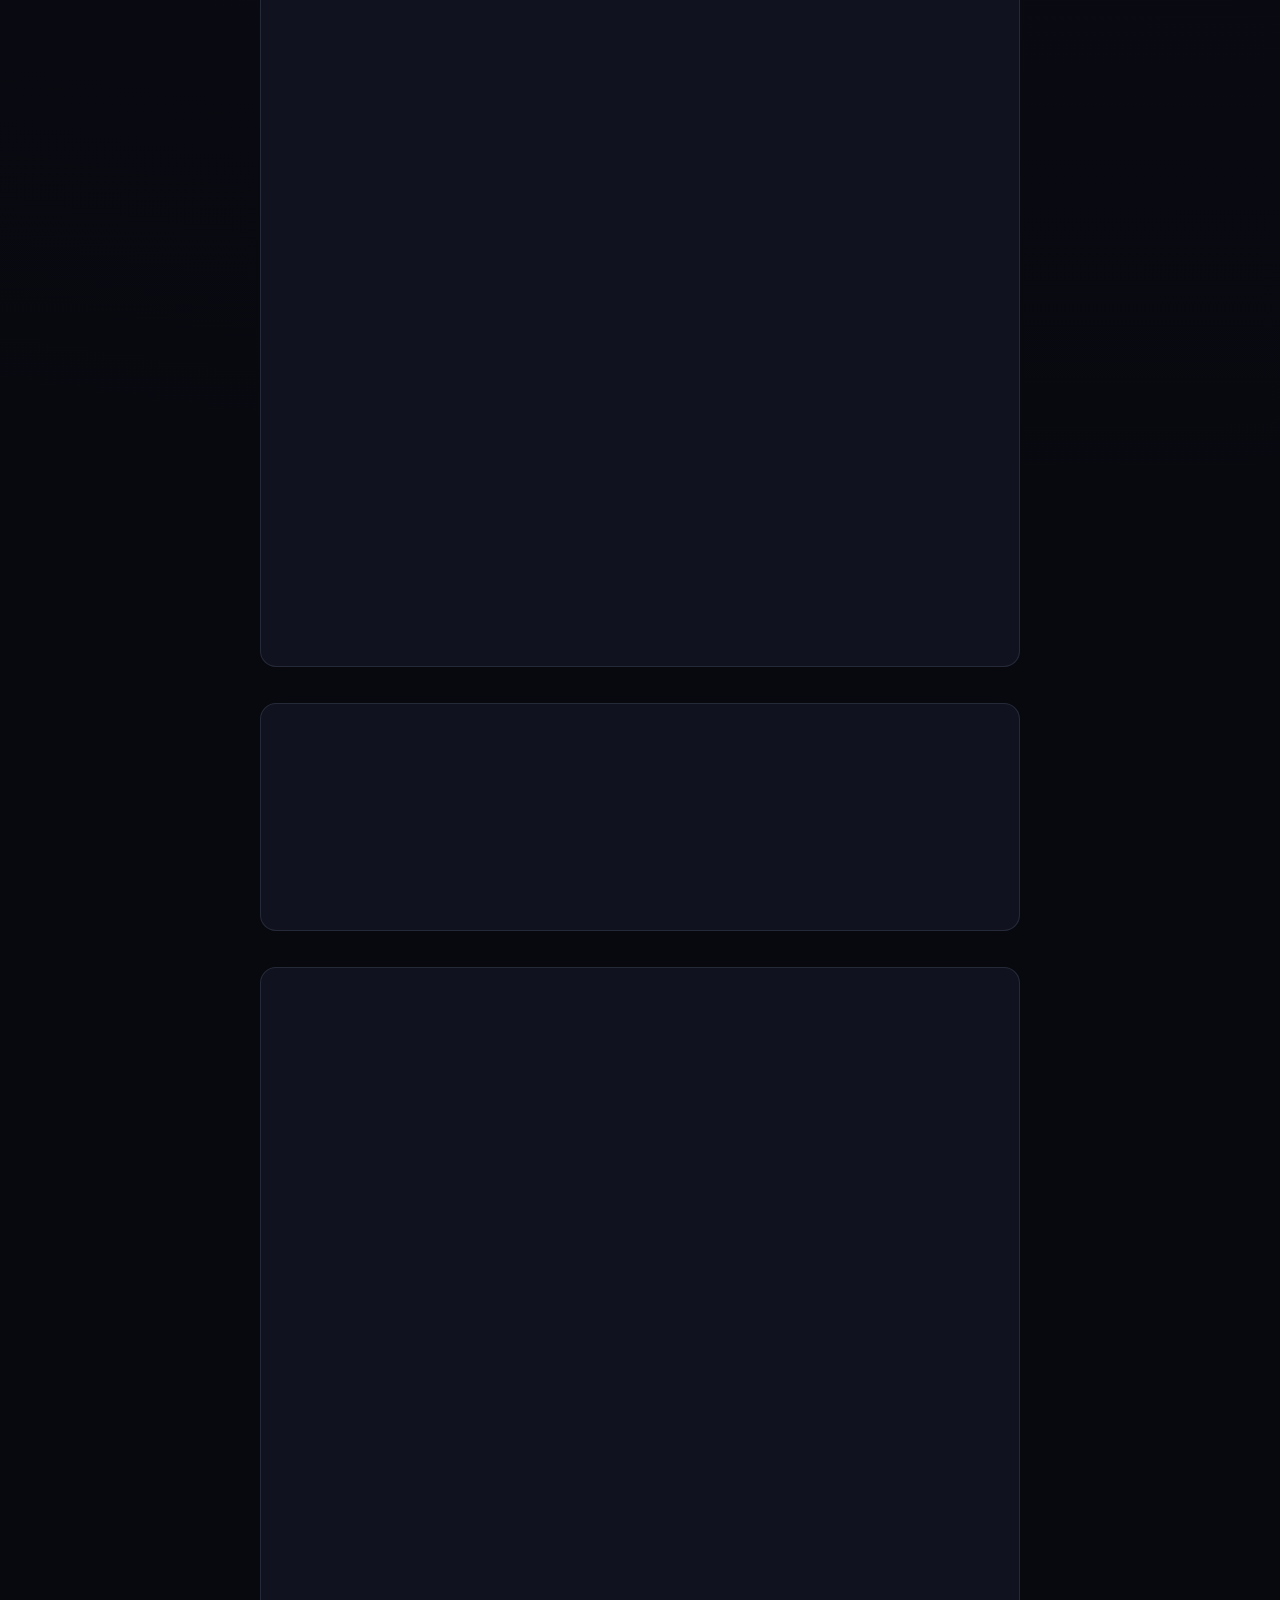
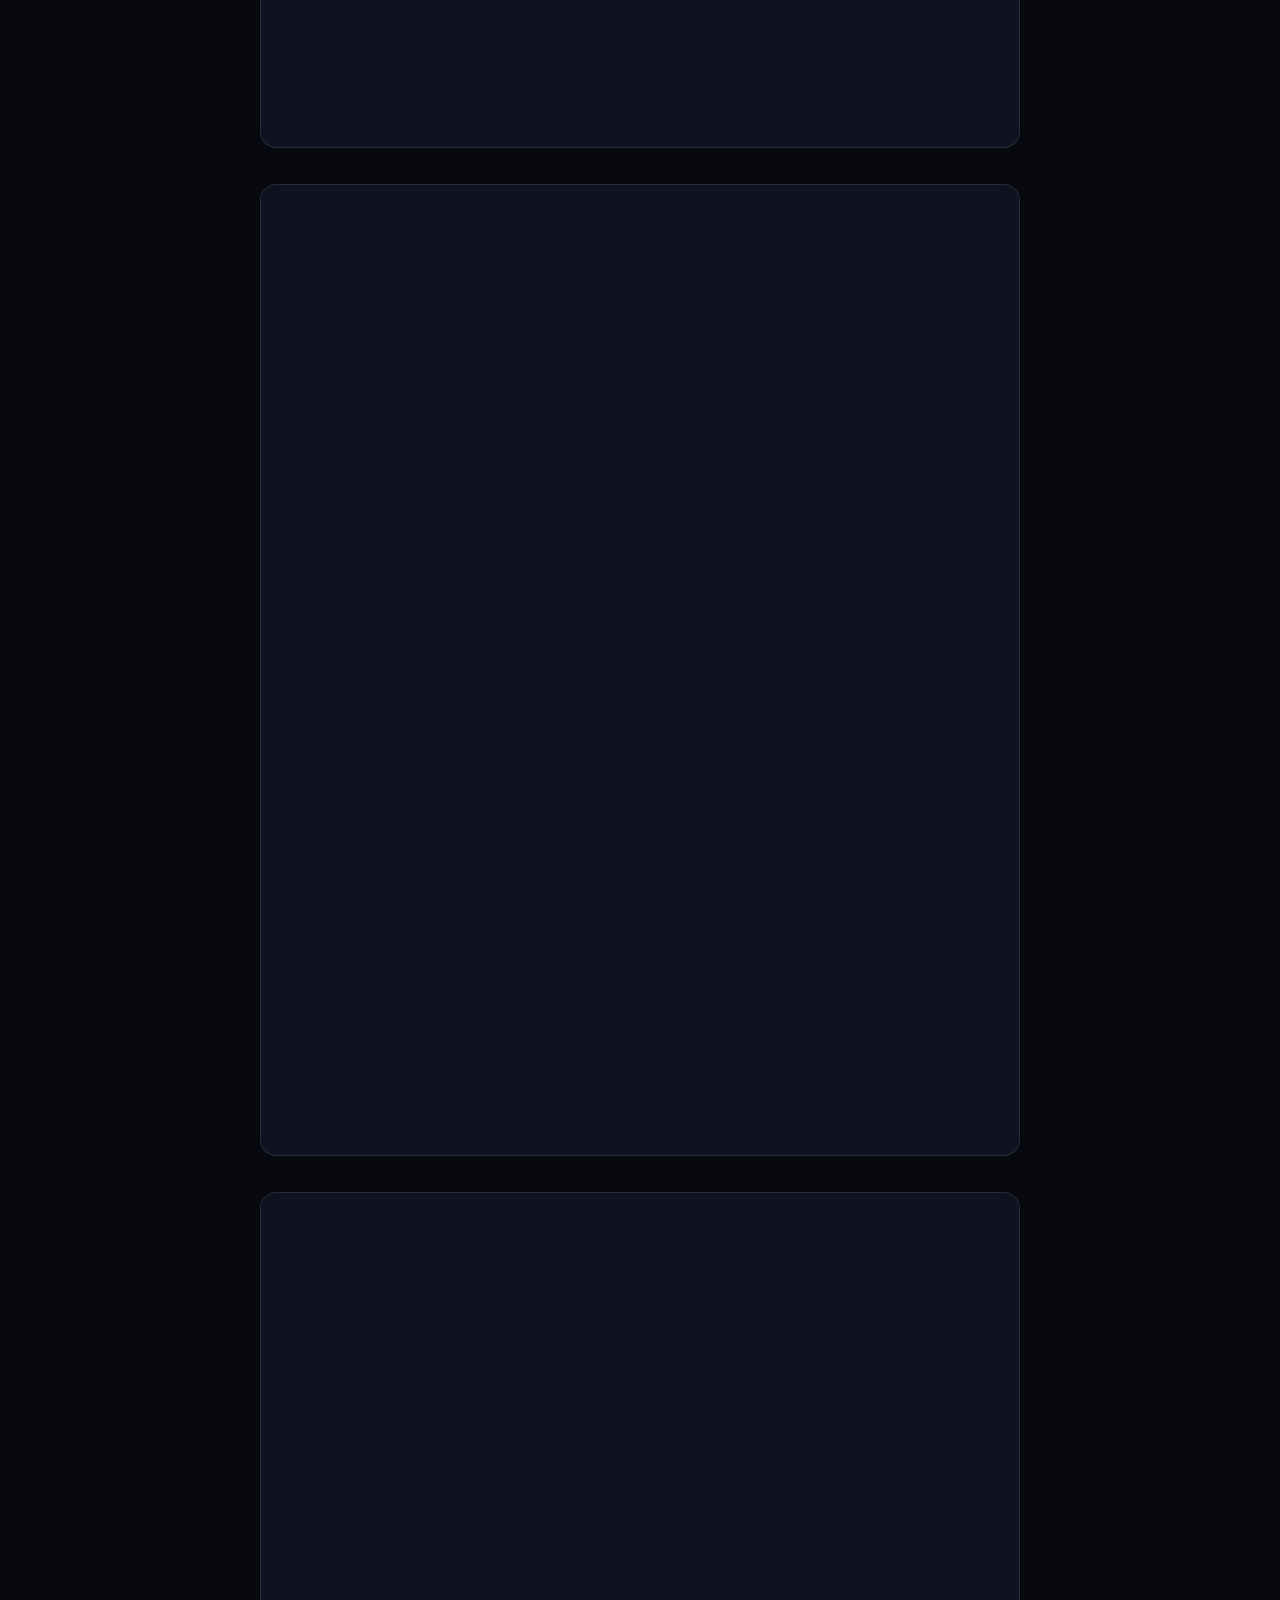
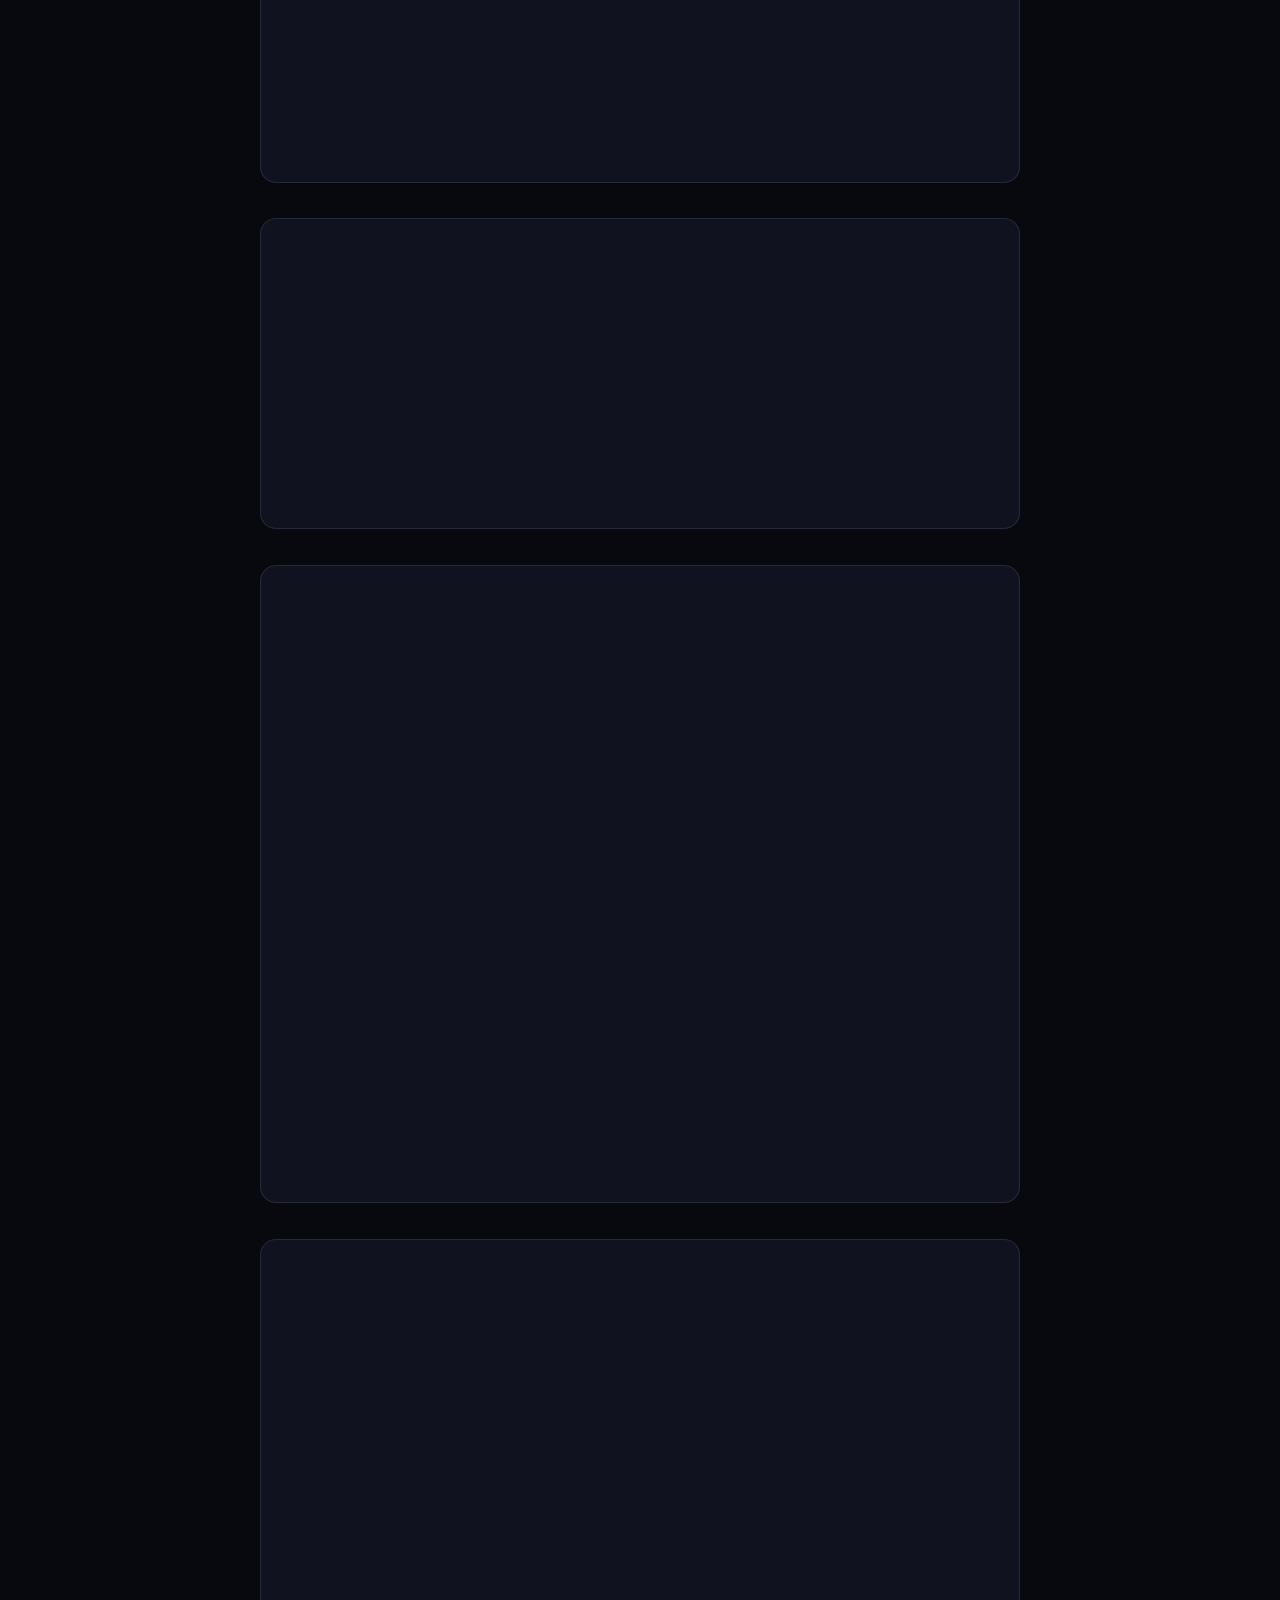
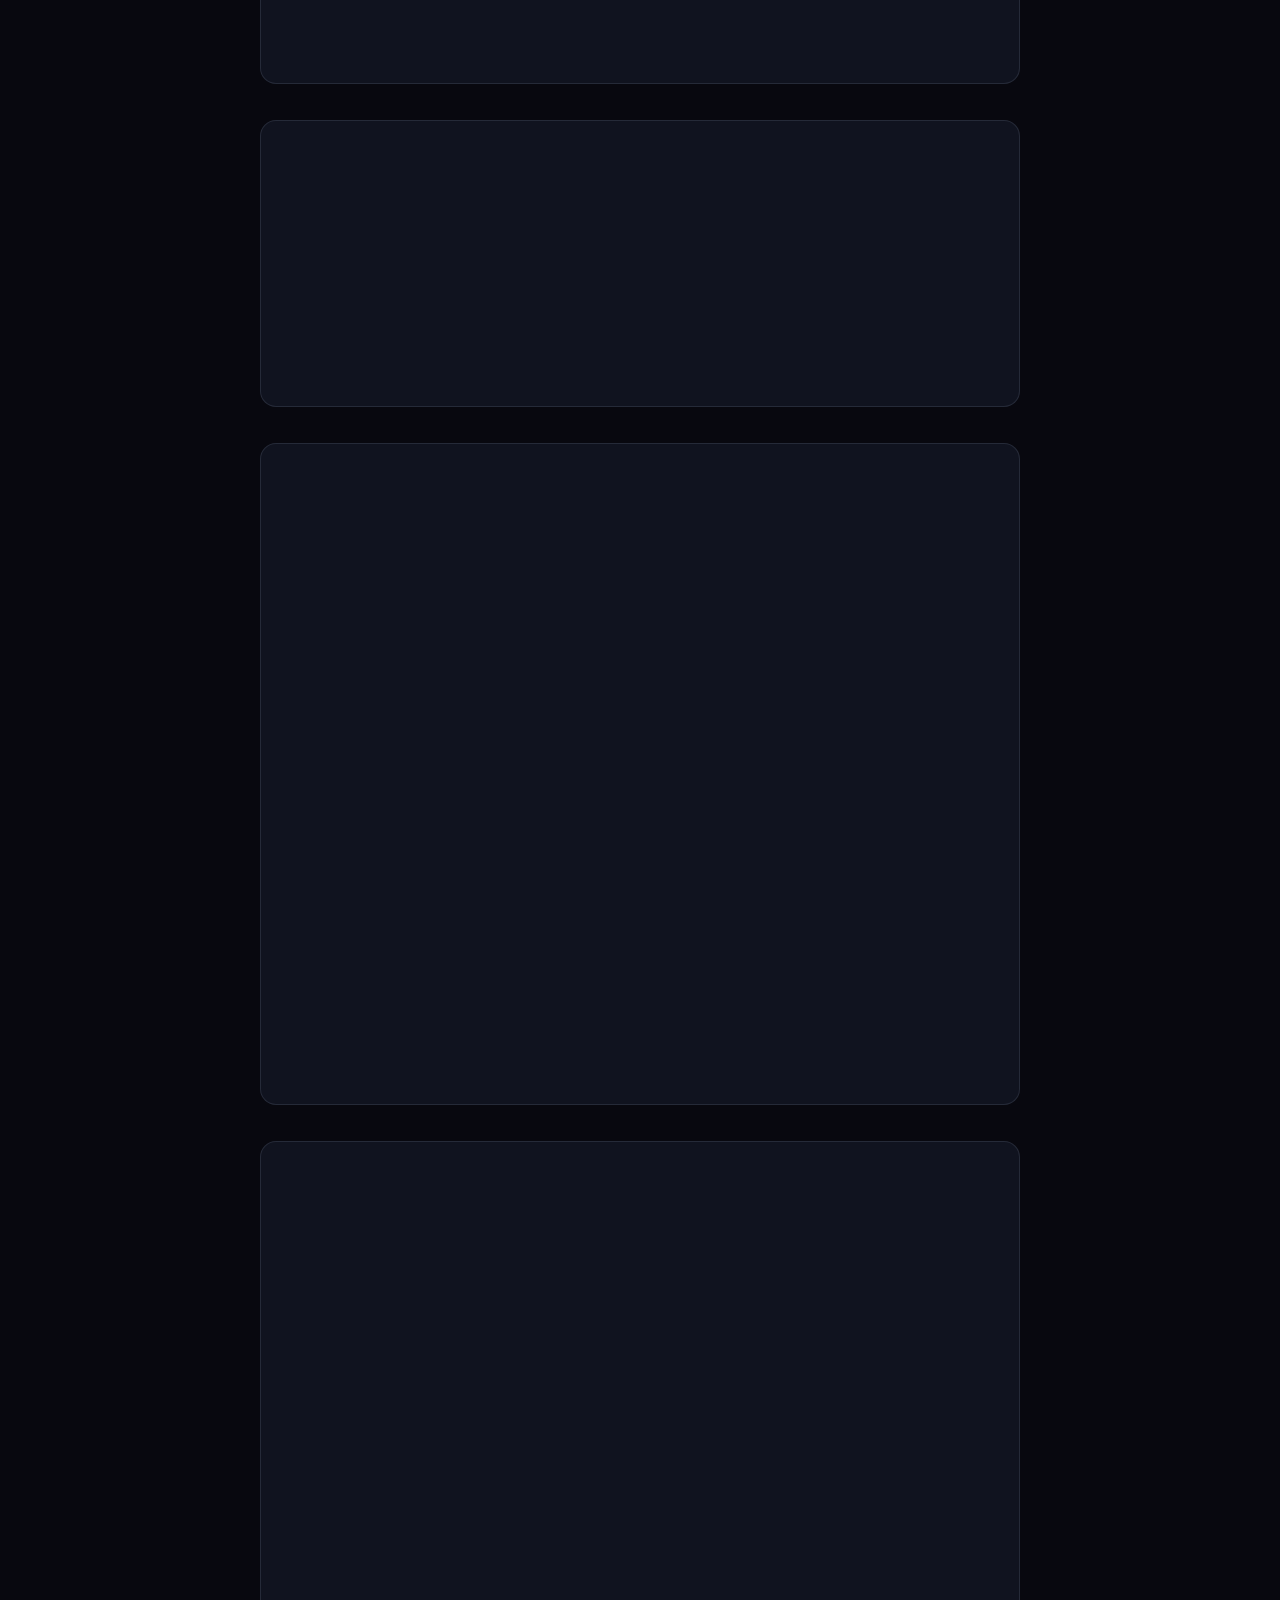
==== commit f1fe1126: "update changelog: v2.49.0" ====
--- a/docs/changelog.html
+++ b/docs/changelog.html
@@ -125,6 +125,38 @@
       <p>What's new, improved, and fixed in each release.</p>
     </div>
 
+    <!-- v2.49.0 -->
+    <div class="release">
+      <div class="release-header">
+        <span class="release-version">v2.49.0</span>
+        <span class="release-date">November 27, 2026</span>
+      </div>
+      <div class="release-body">
+        <div class="section section-new">
+          <div class="section-title"><span class="section-icon">🆕</span> New</div>
+          <ul>
+            <li>Each list on the Jira page now remembers its own filters, sort and JQL. Change Assigned to me, look at Watching, close FlowTrack: Assigned to me is still the way you left it</li>
+            <li>A list changed from its default shows a dot after its name. Reset takes it back; Set as default makes it open like this from now on (⋯ → Restore FlowTrack's default undoes that)</li>
+            <li>Save as new view keeps what is on screen (a list you narrowed, or the results of a search) as a tab of its own, with a name you choose. Make as many as you like; ⋯ renames or deletes one</li>
+            <li>Your lists and views are kept on this computer and on your FlowTrack account, so the Jira page opens the same way on any computer you sign in on</li>
+            <li>Filter your work by Jira status: Show only on the dashboard and the All Tasks page offer Not done, To do, In progress and Done, or the statuses your tickets are in by name (for example B1PC-In Review). On the dashboard it narrows the Today list, All Tasks and the day's numbers</li>
+          </ul>
+        </div>
+        <div class="section section-improved">
+          <div class="section-title"><span class="section-icon">🔧</span> Improved</div>
+          <ul>
+            <li>The Show only panel scrolls inside instead of running past the bottom of a small window</li>
+          </ul>
+        </div>
+        <div class="section section-fixed">
+          <div class="section-title"><span class="section-icon">🐛</span> Fixed</div>
+          <ul>
+            <li>On the Jira page, if Jira won't give the choices for one filter, only that filter says why and the others keep working. Before, one refused list left every filter empty</li>
+          </ul>
+        </div>
+      </div>
+    </div>
+
     <!-- v2.48.0 -->
     <div class="release">
       <div class="release-header">
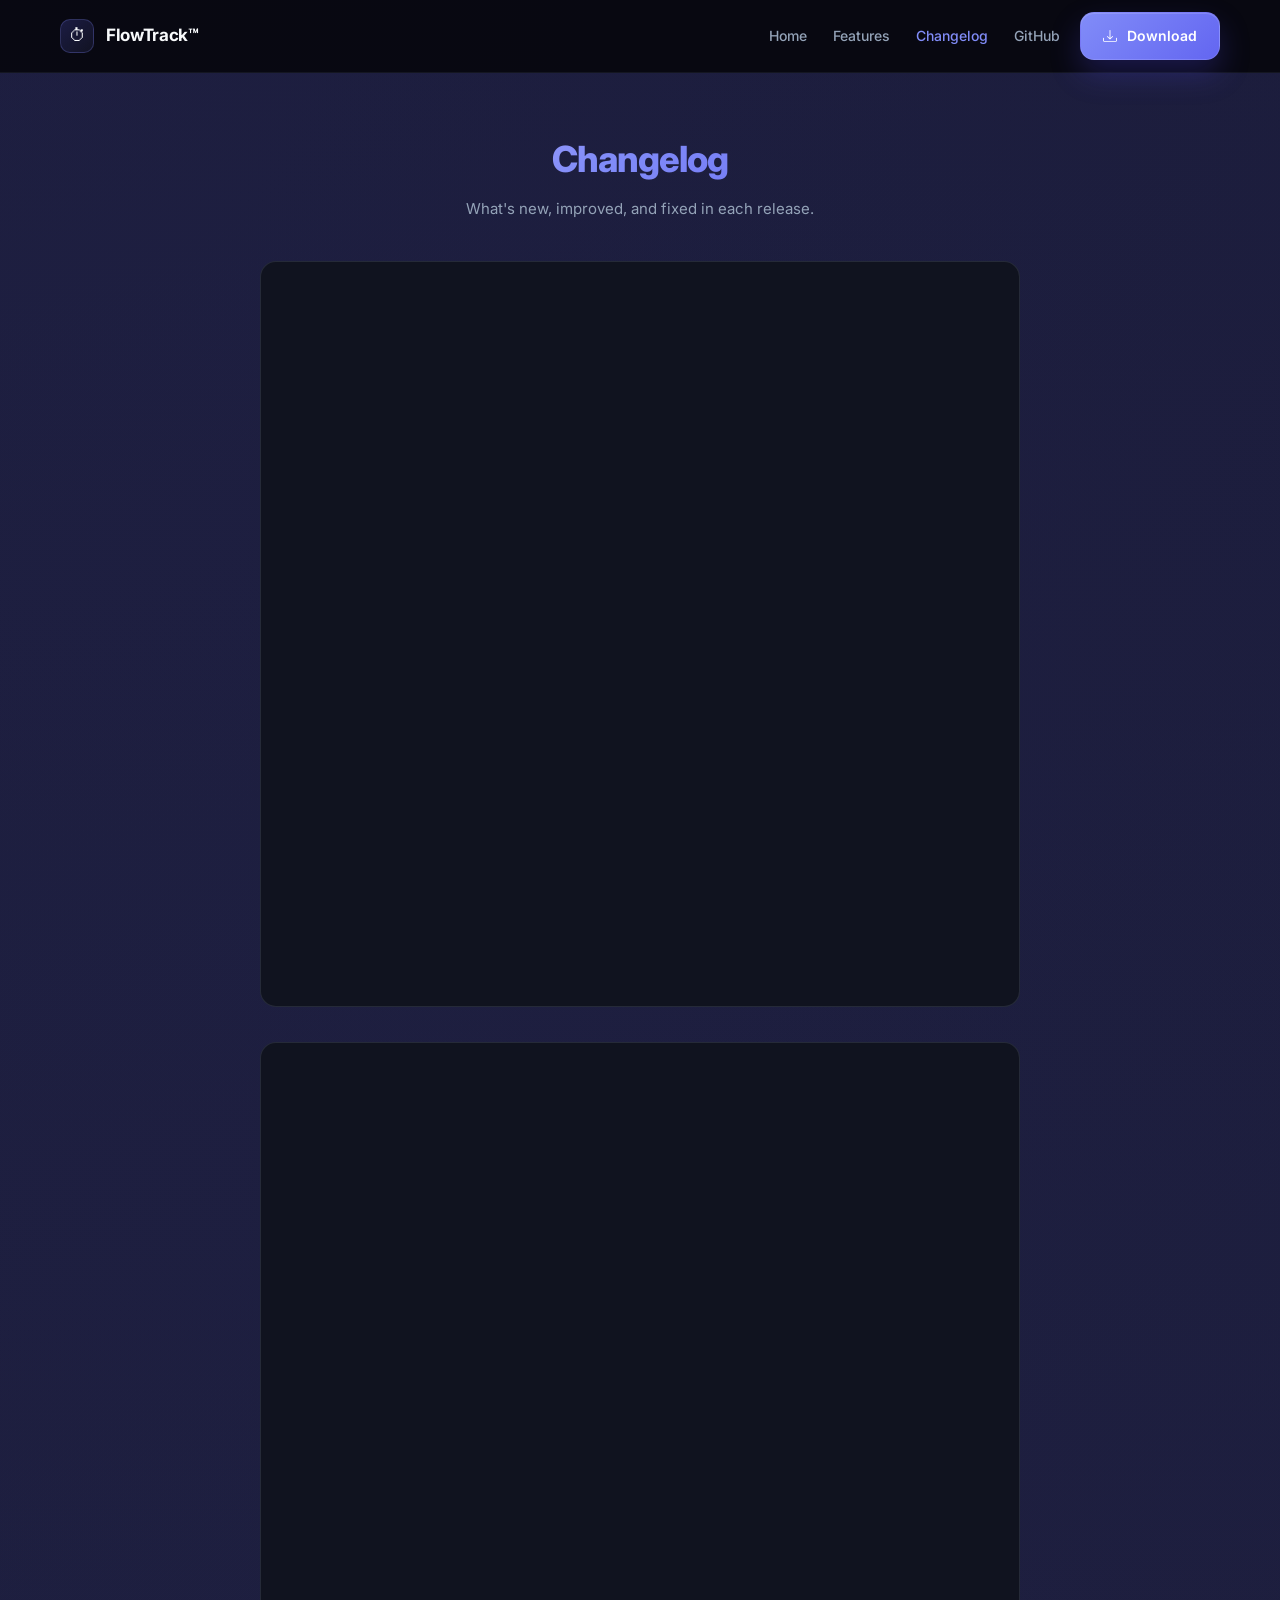
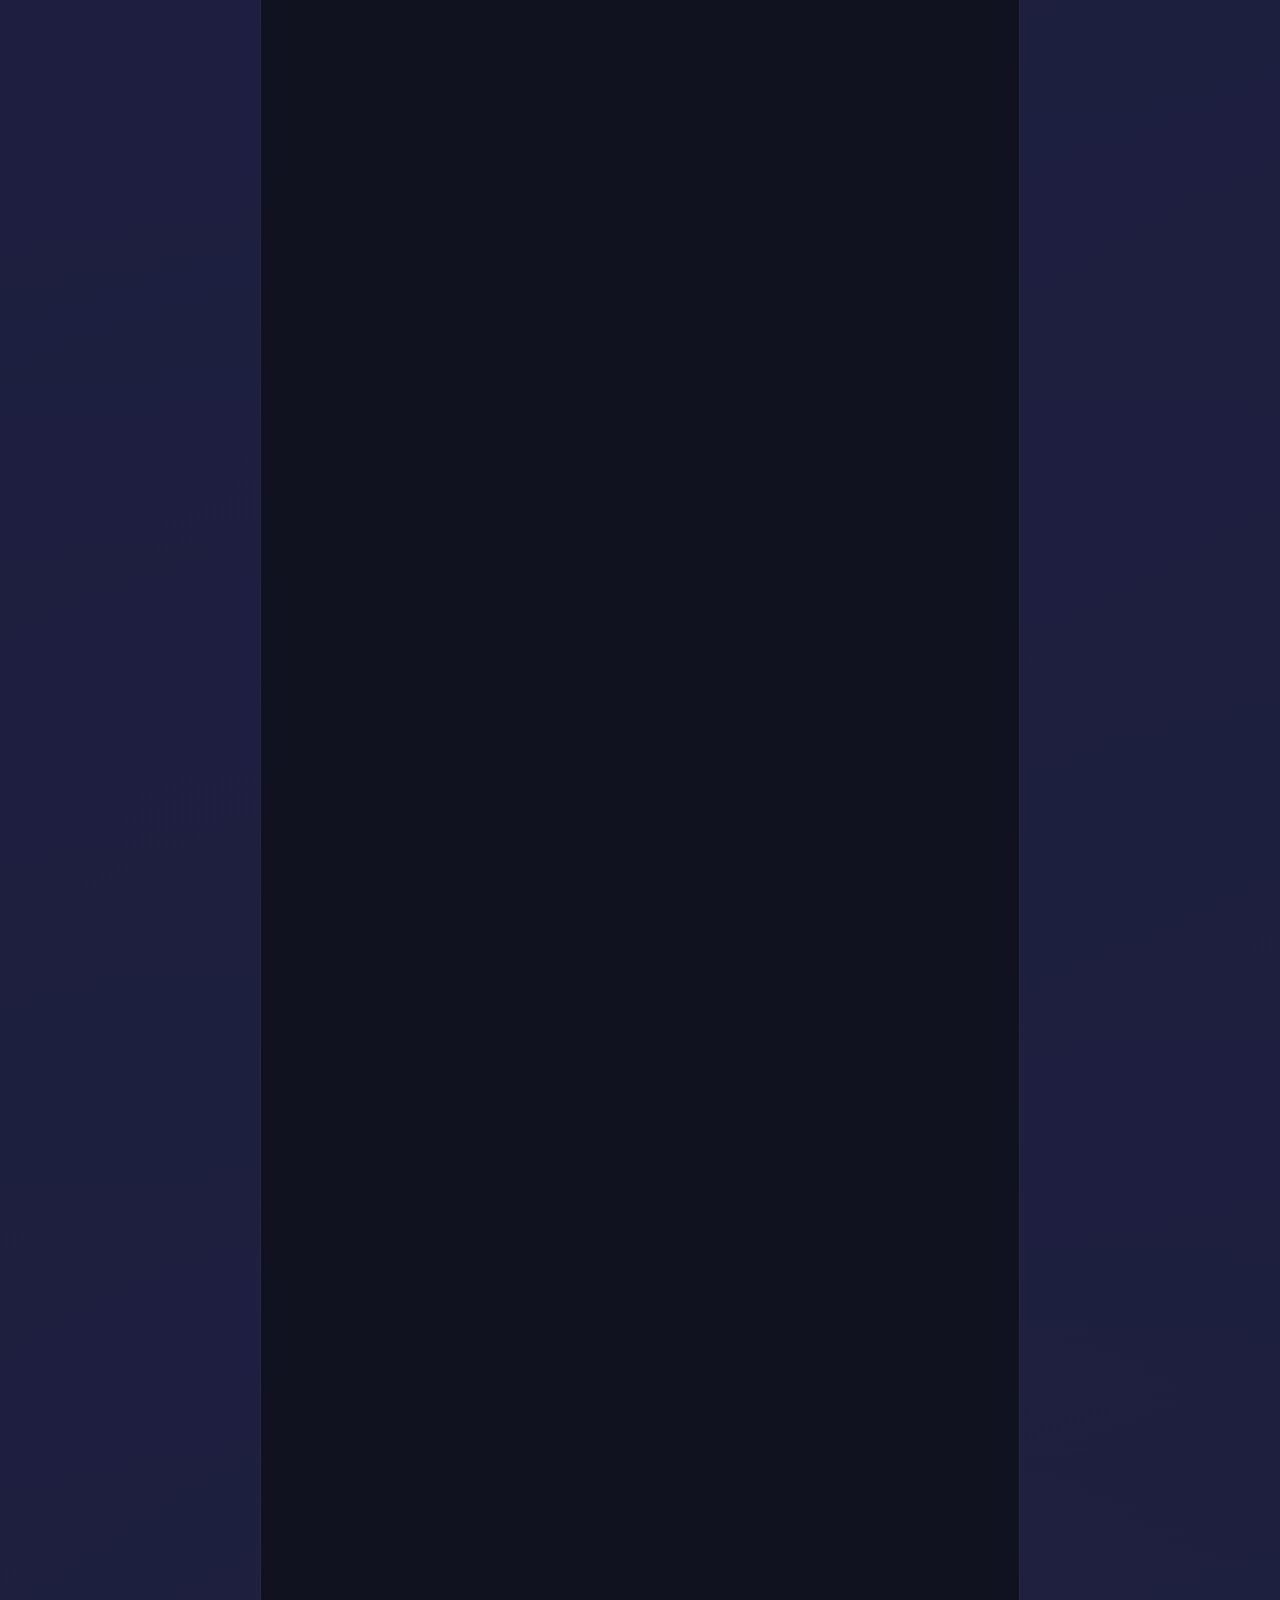
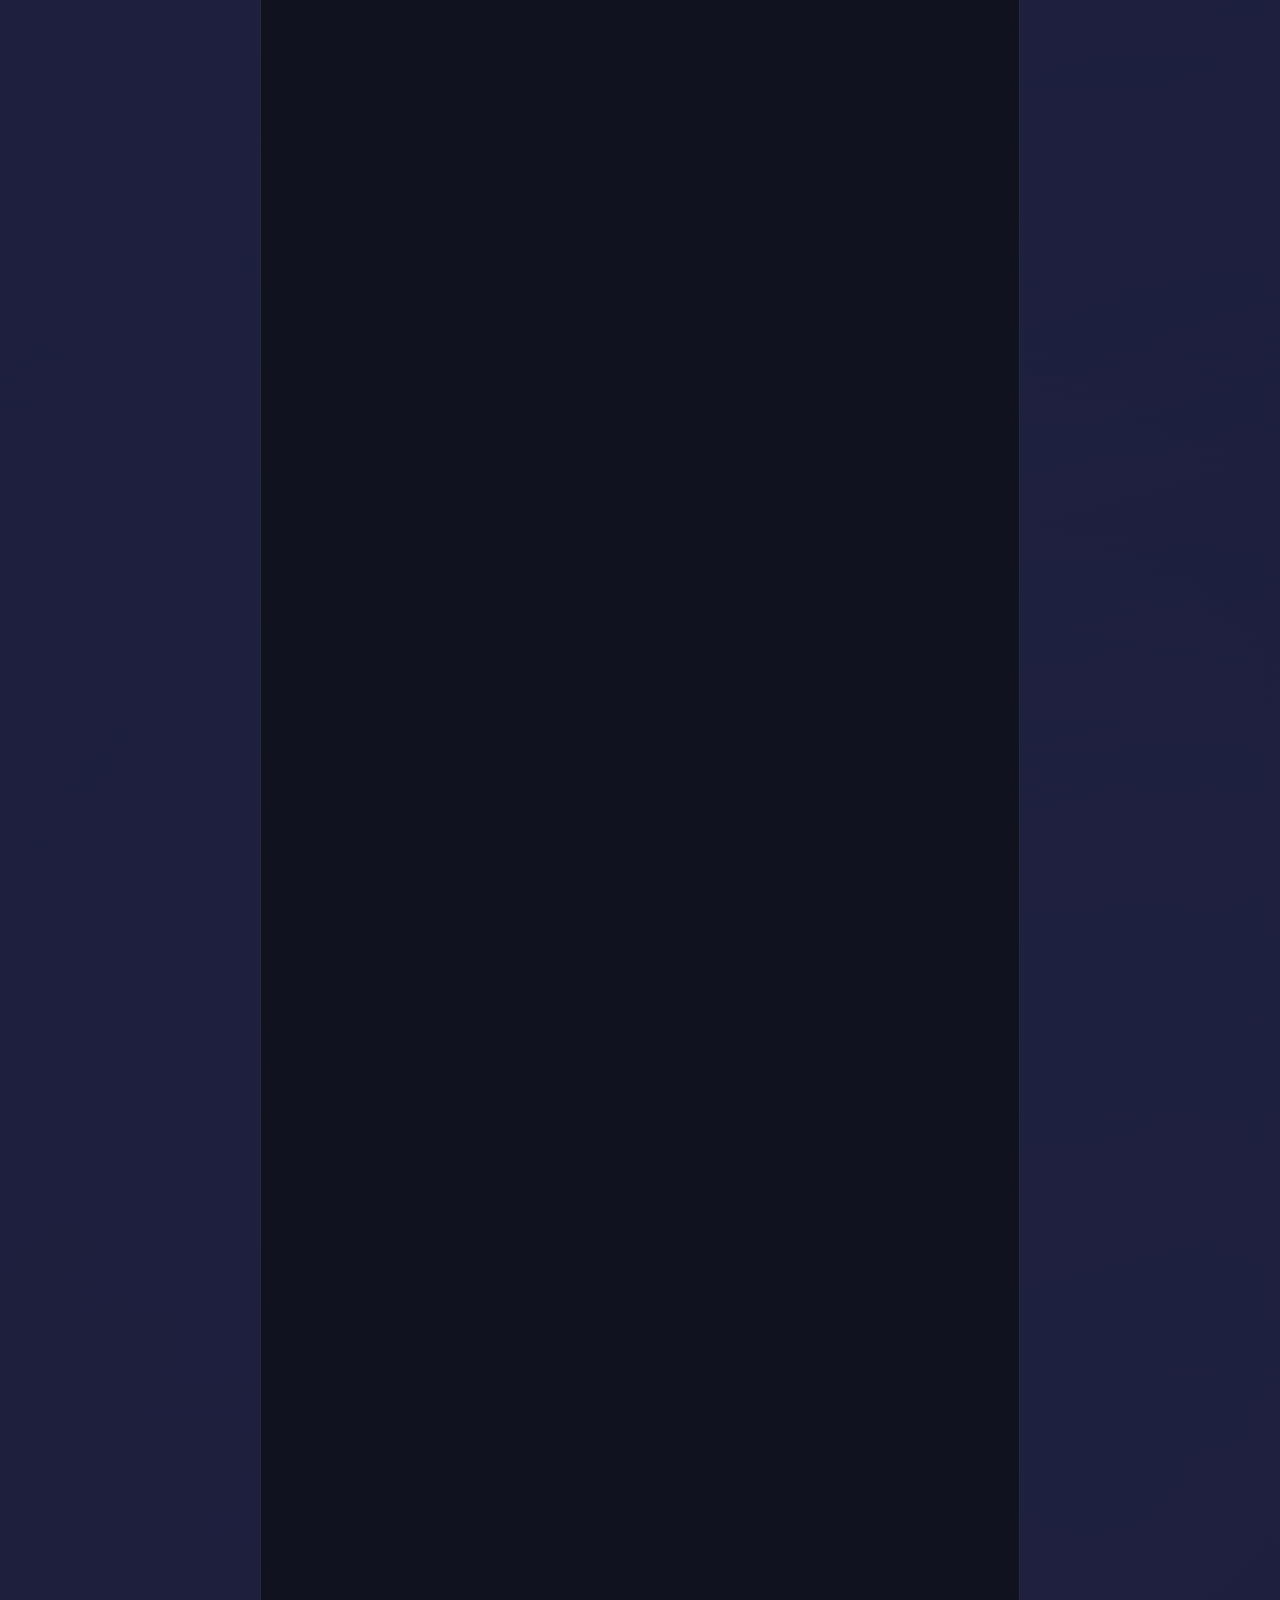
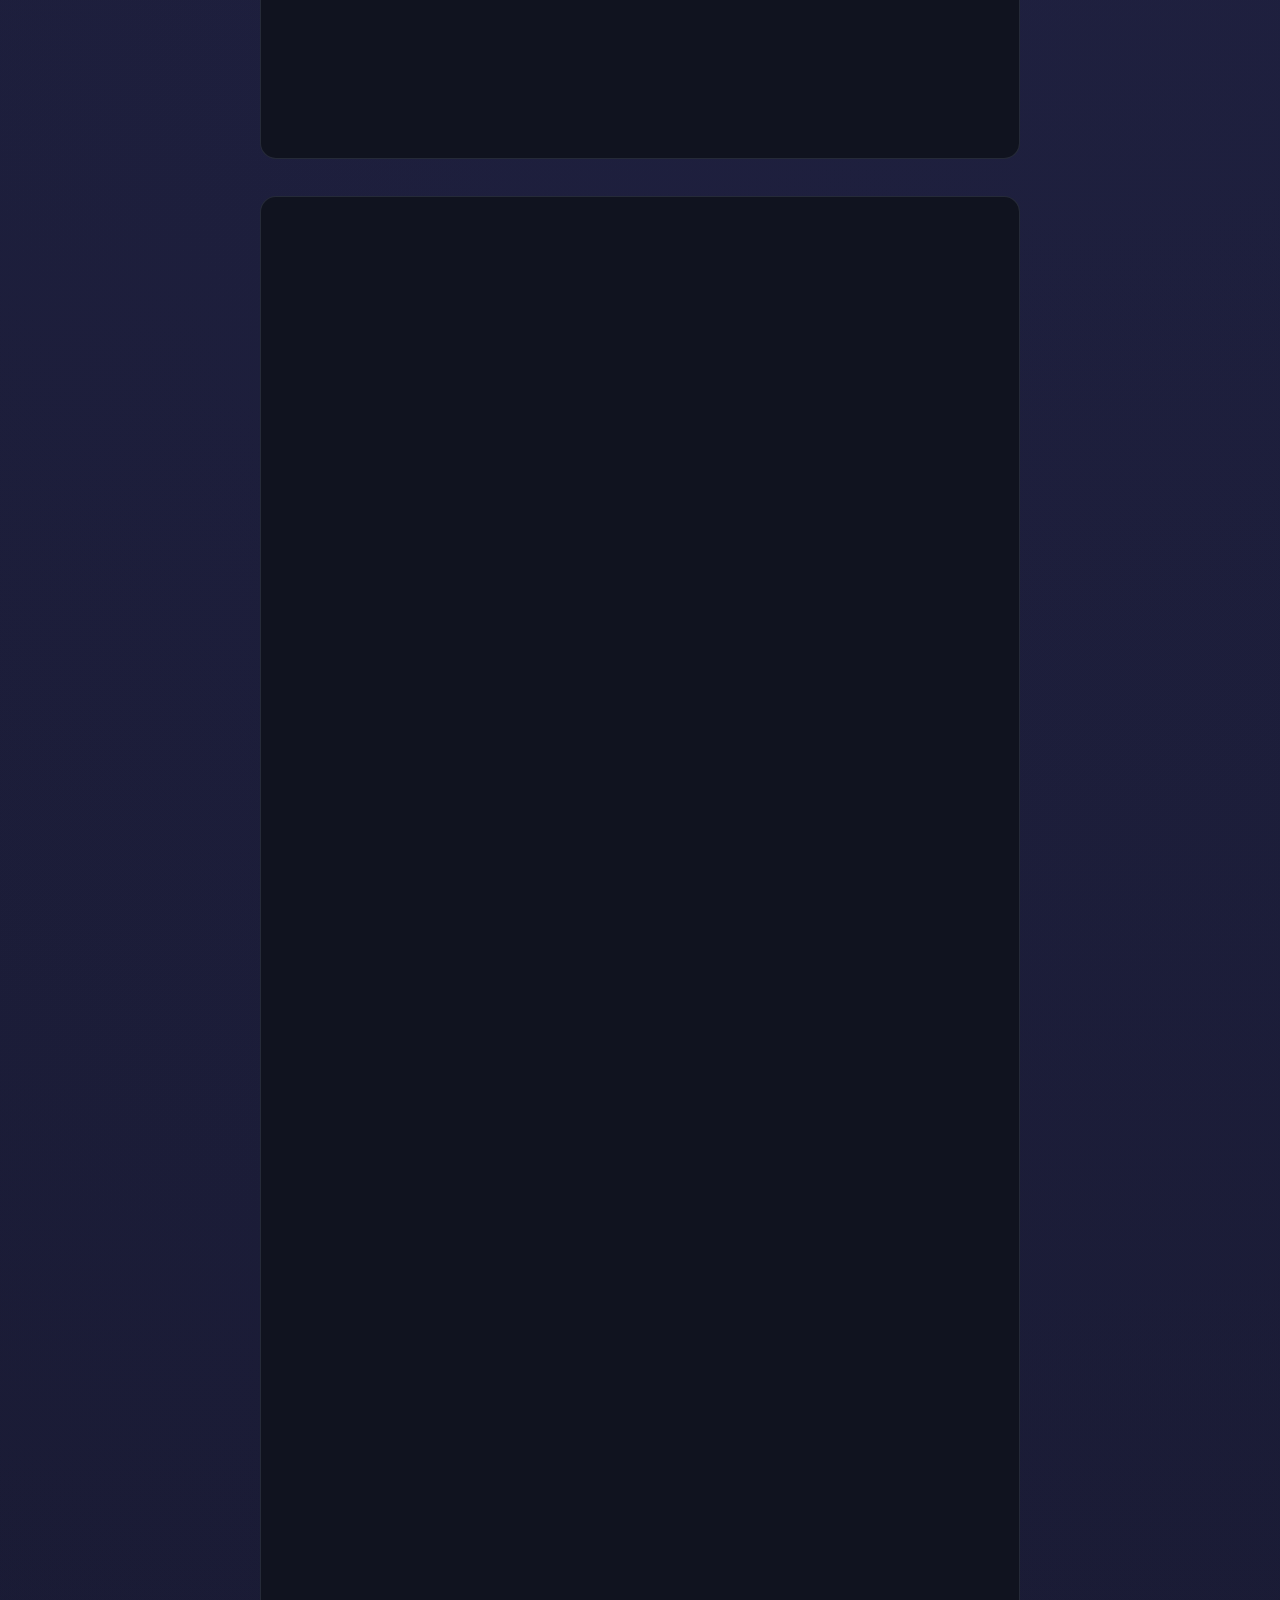
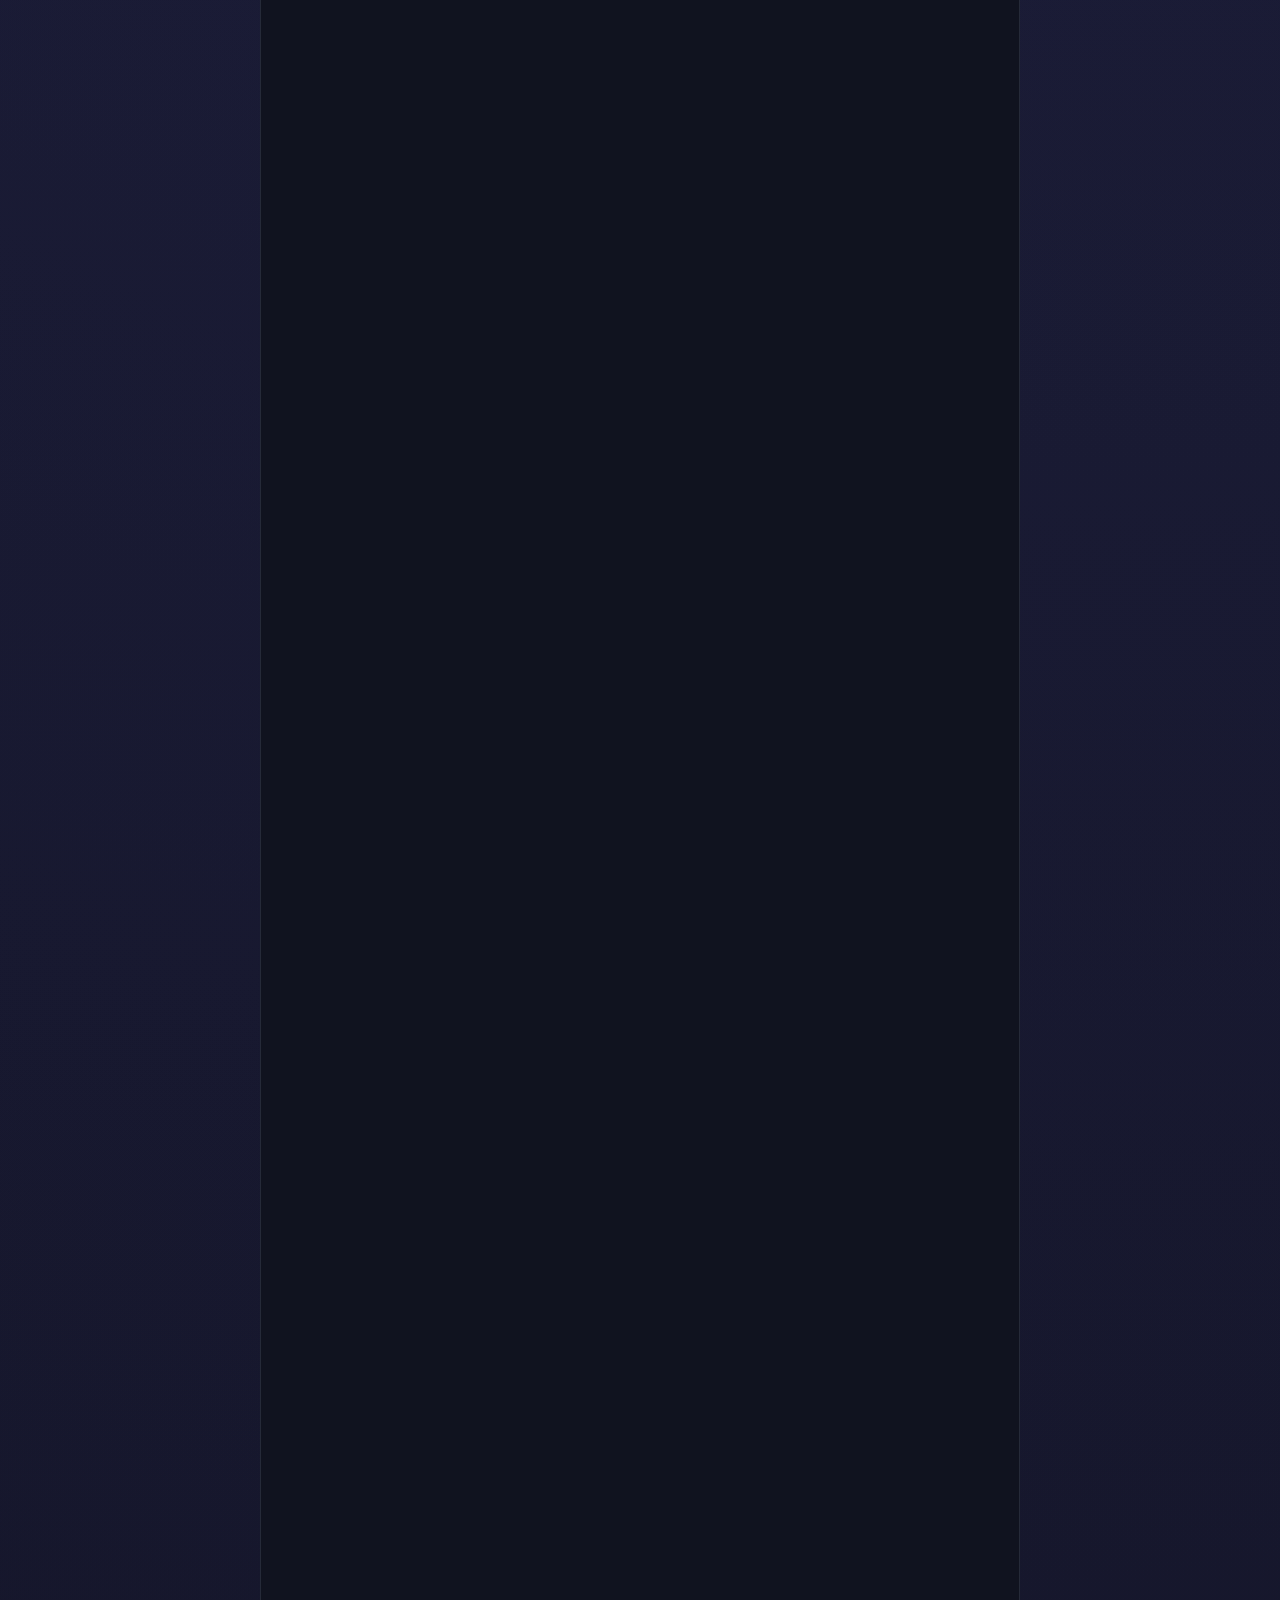
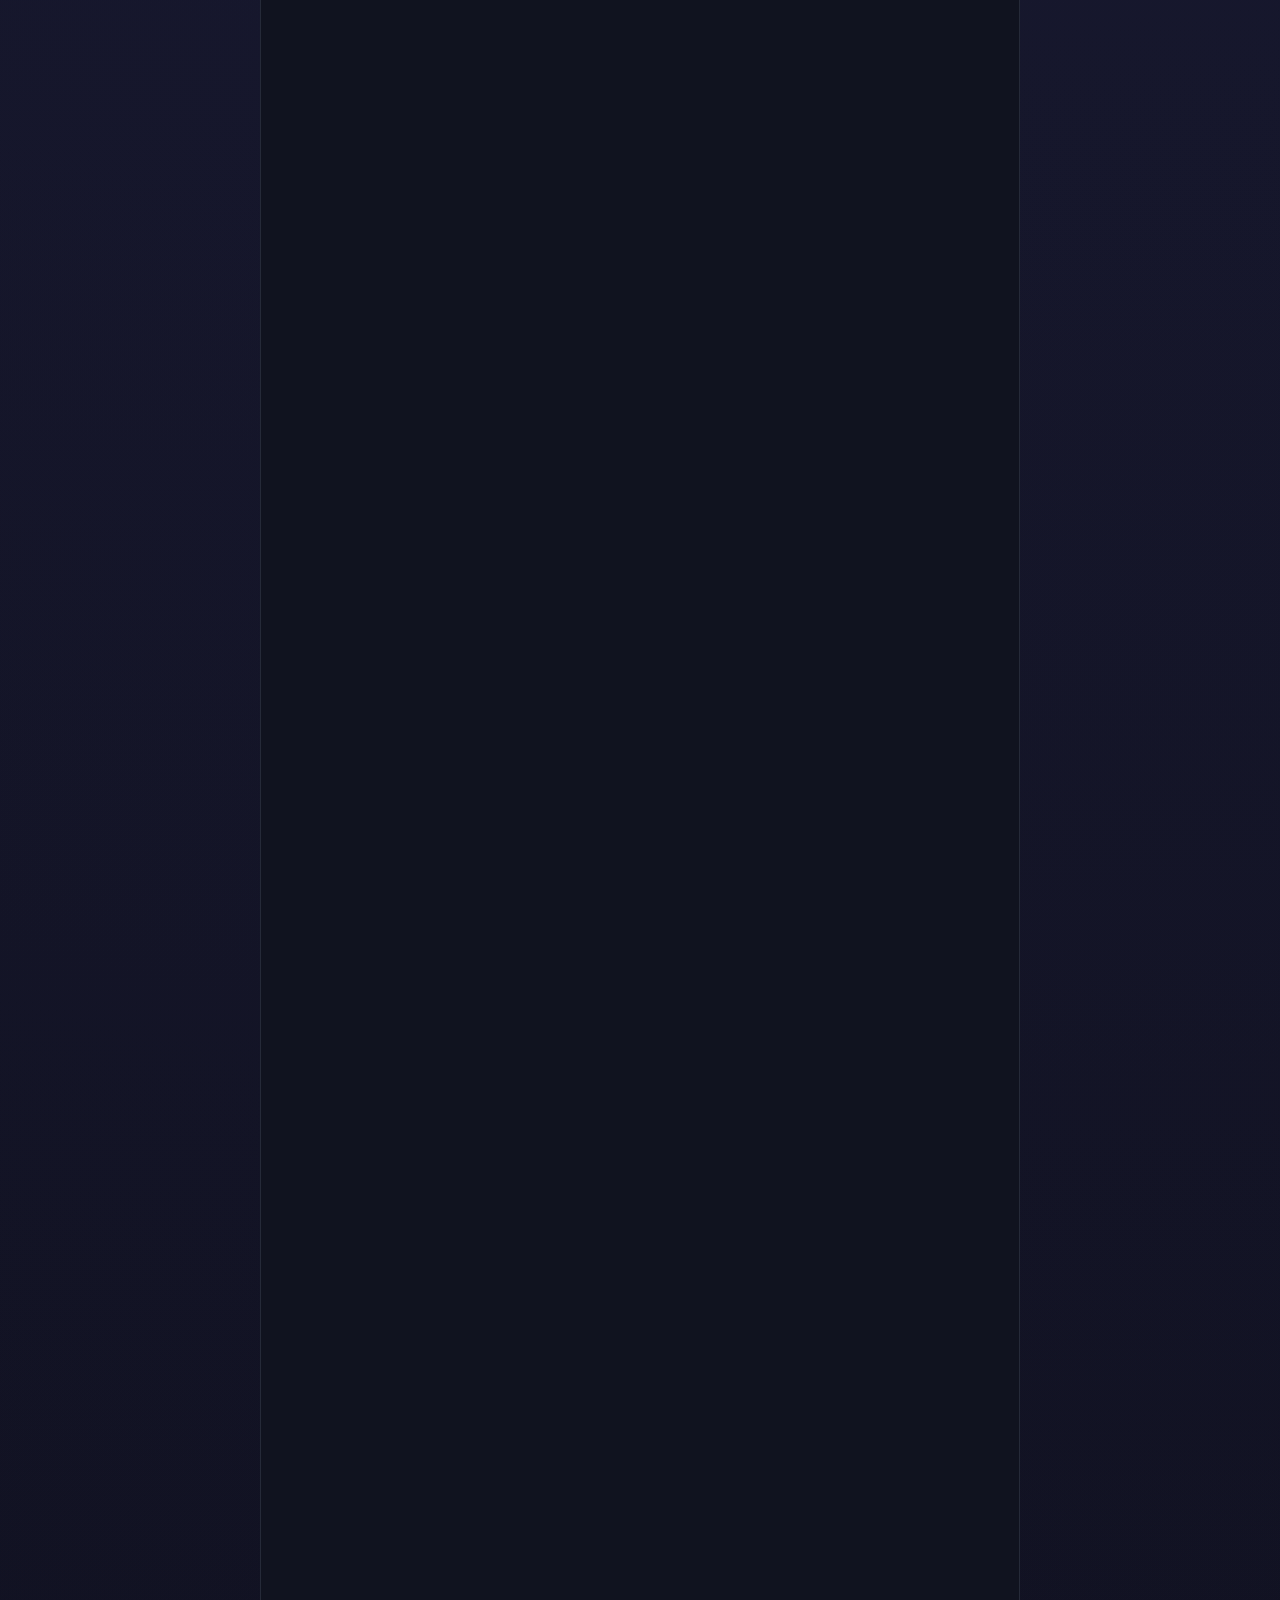
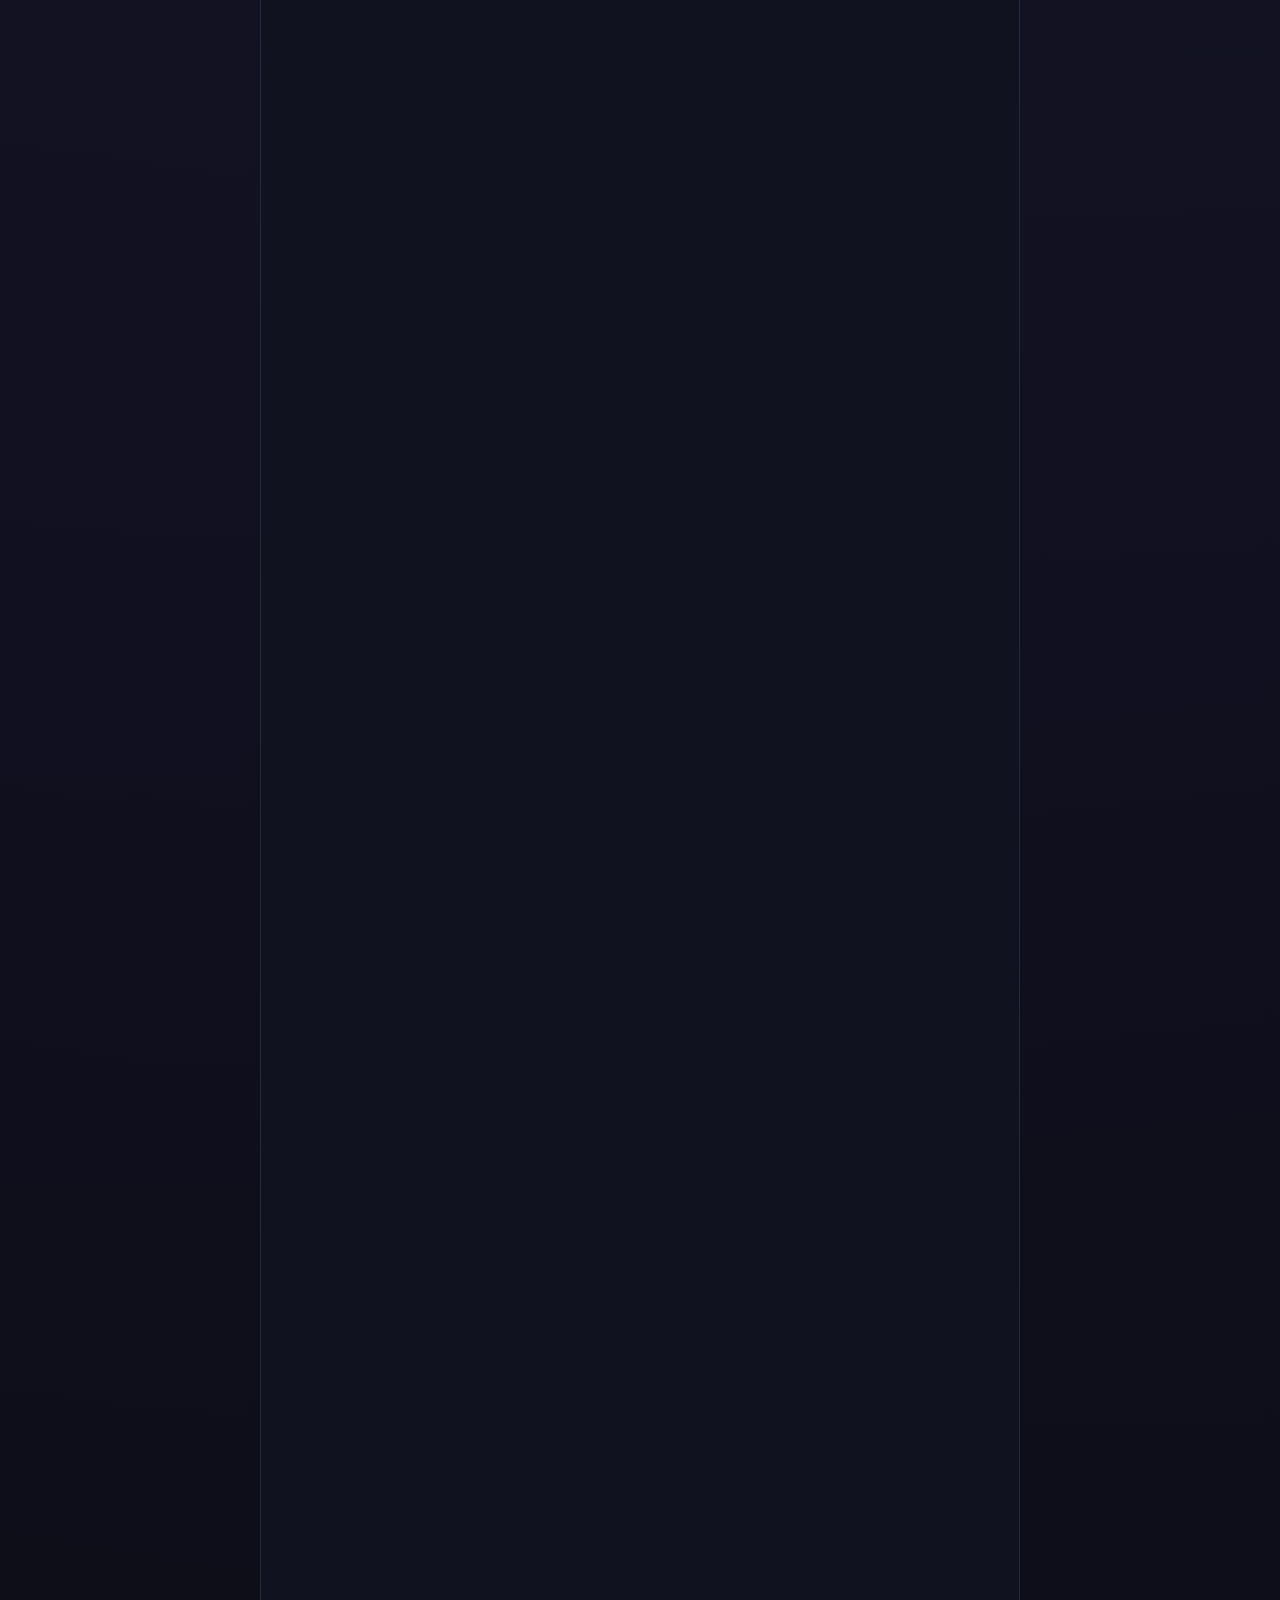
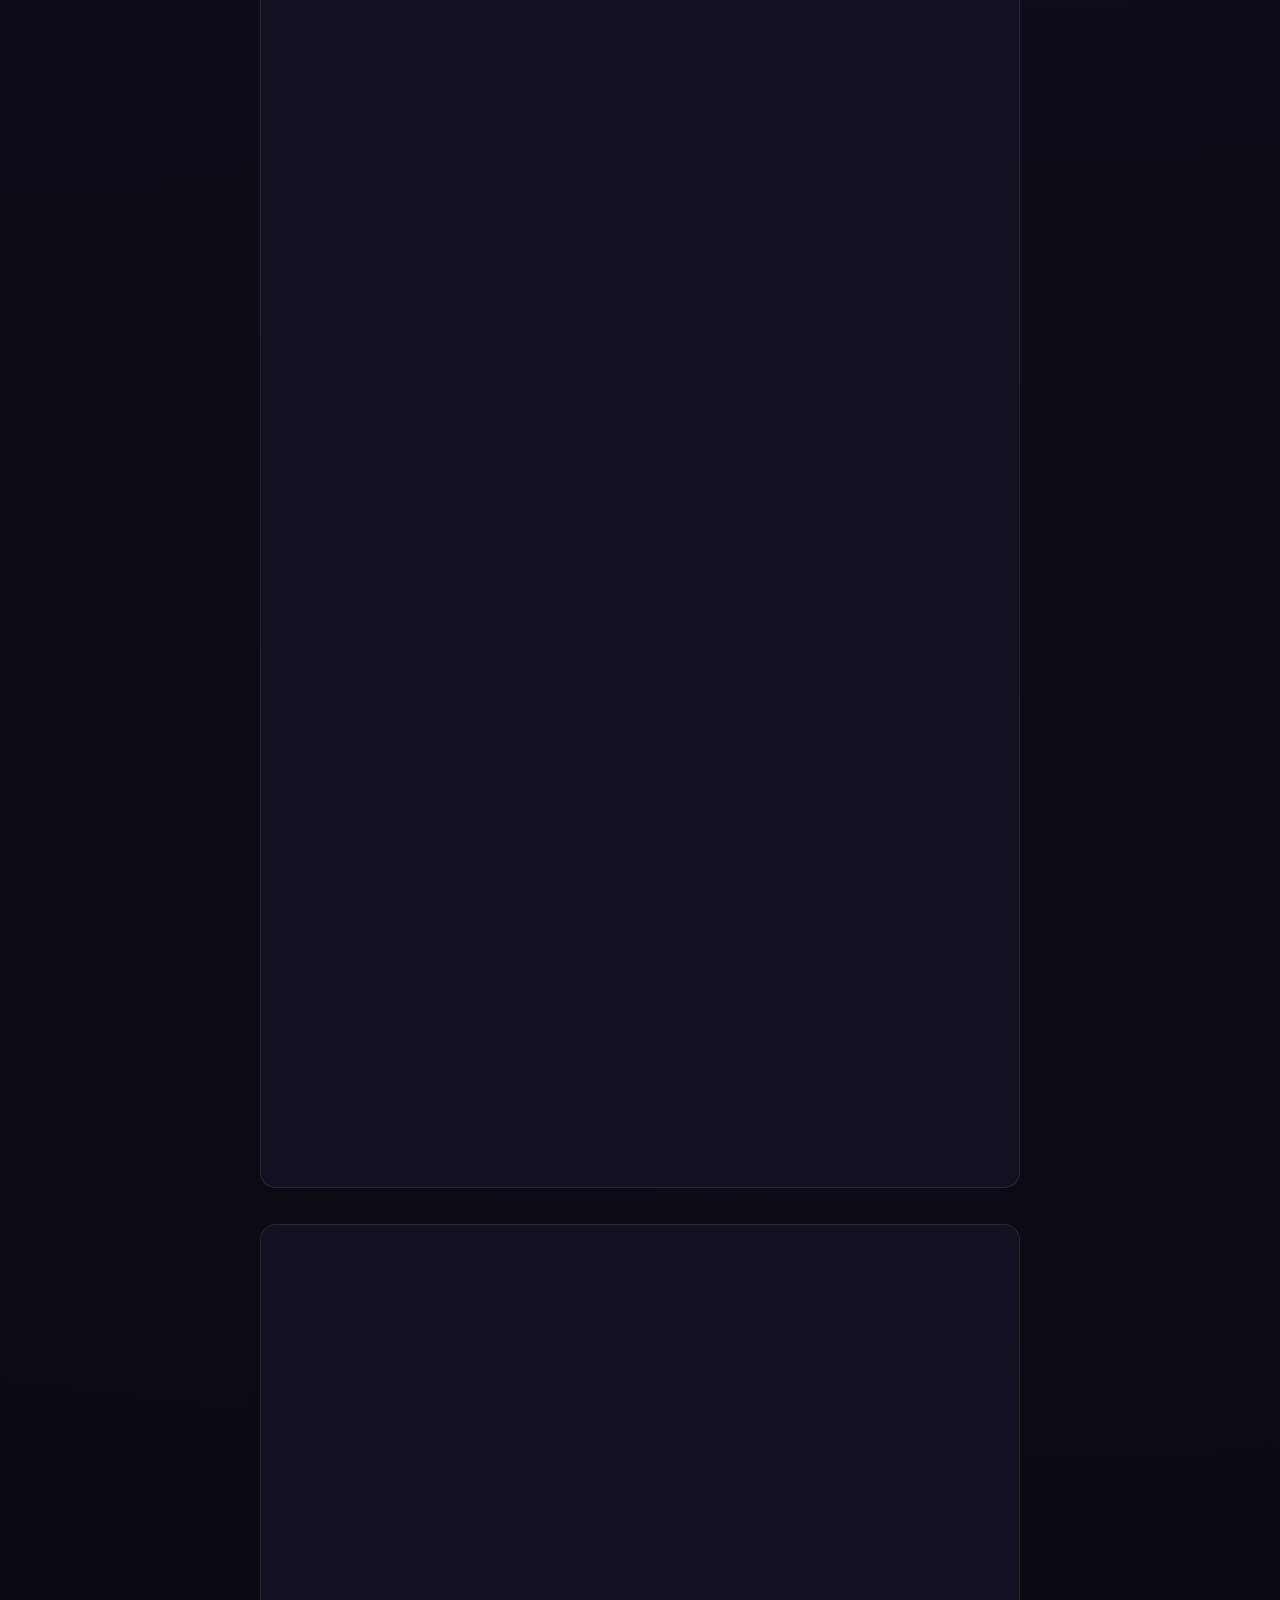
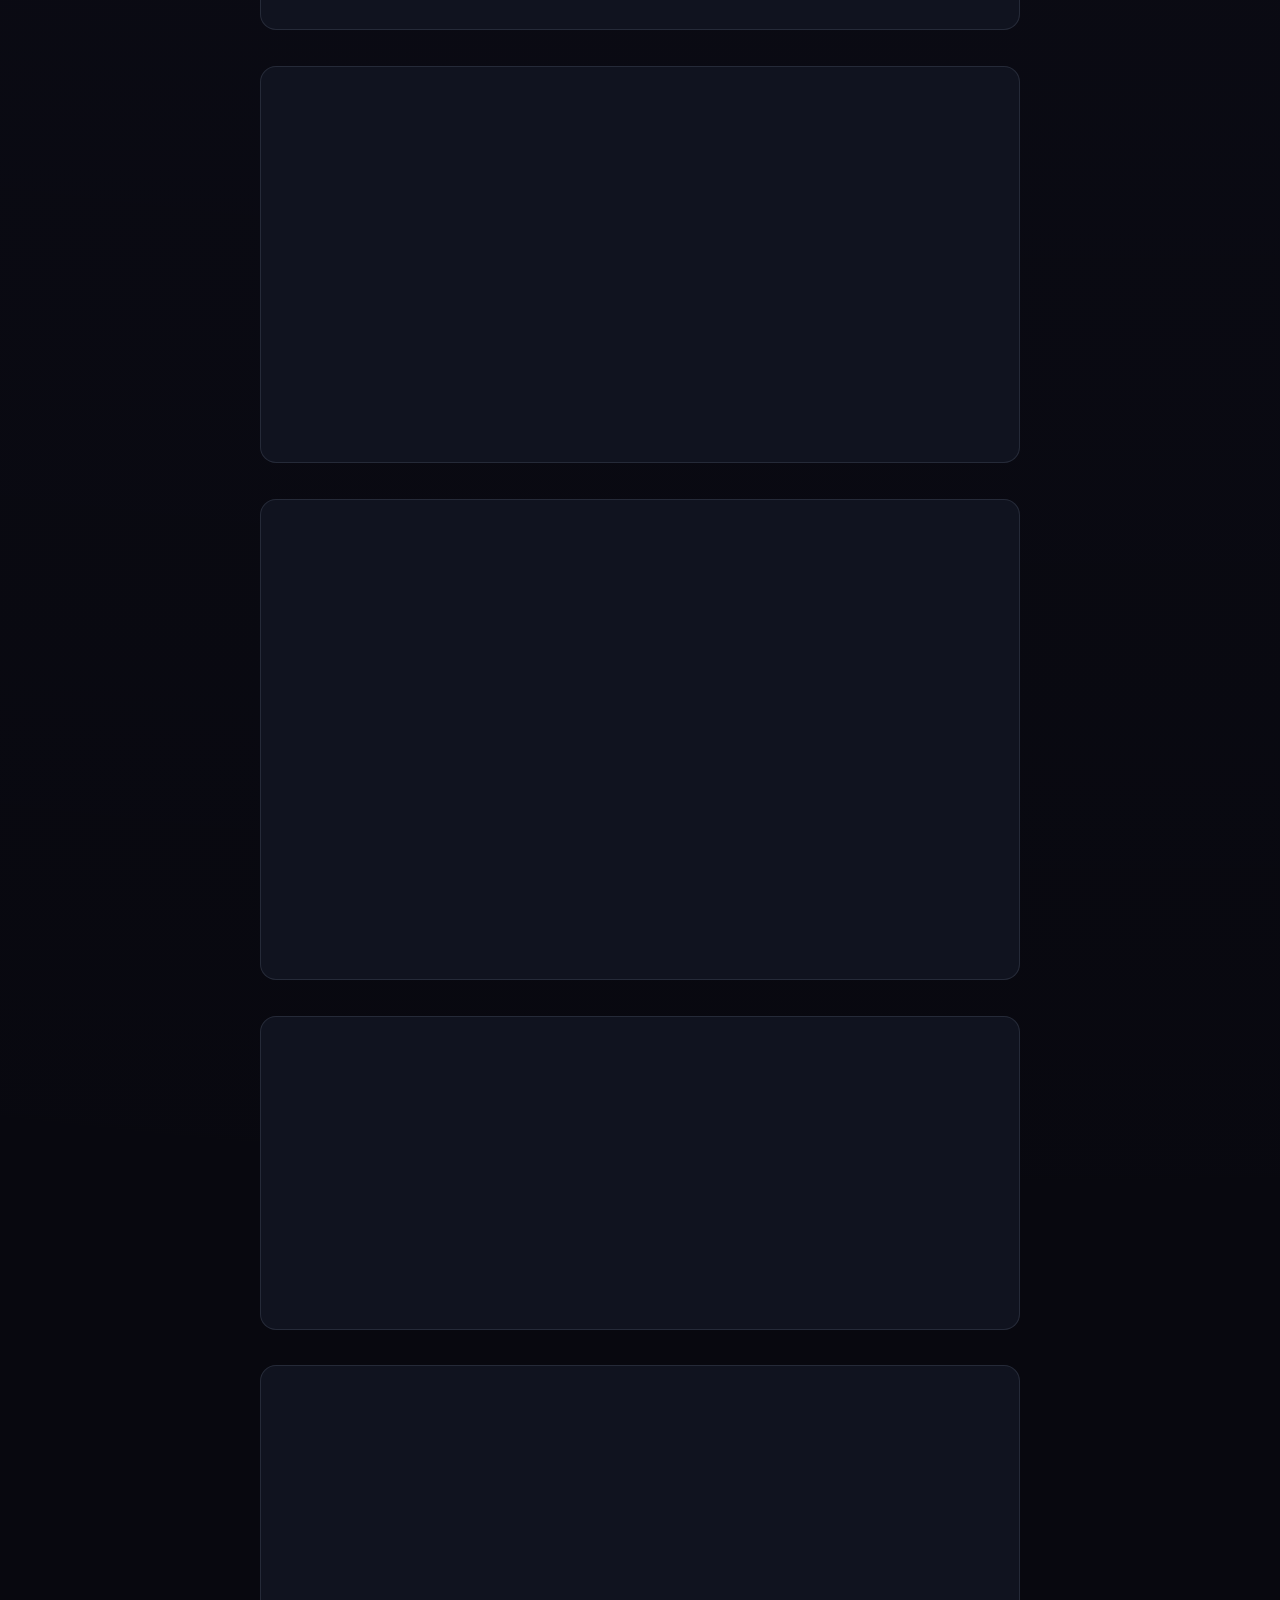
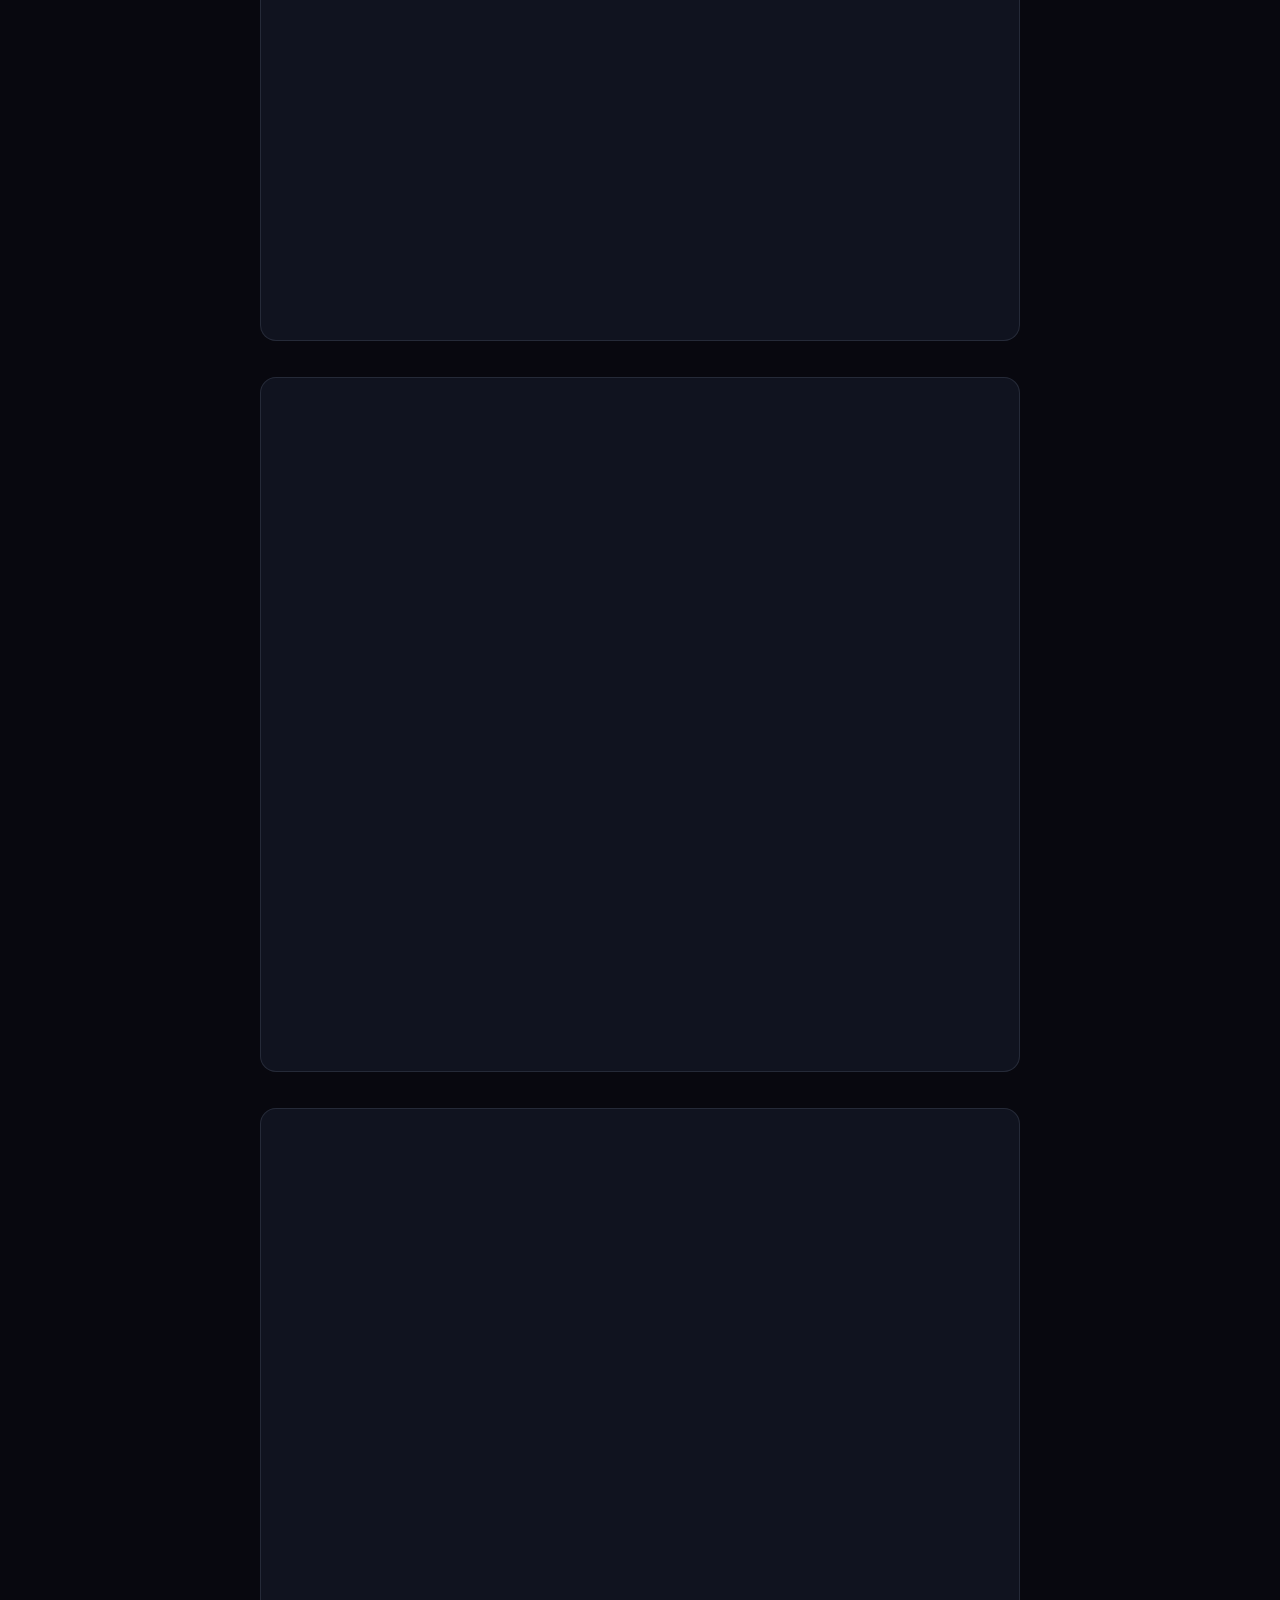
==== commit 65a875a3: "update changelog: v2.49.1" ====
--- a/docs/changelog.html
+++ b/docs/changelog.html
@@ -125,6 +125,22 @@
       <p>What's new, improved, and fixed in each release.</p>
     </div>
 
+    <!-- v2.49.1 -->
+    <div class="release">
+      <div class="release-header">
+        <span class="release-version">v2.49.1</span>
+        <span class="release-date">November 27, 2026</span>
+      </div>
+      <div class="release-body">
+        <div class="section section-fixed">
+          <div class="section-title"><span class="section-icon">🐛</span> Fixed</div>
+          <ul>
+            <li>On the Jira page, a ticket you haven't tracked time on yet (all your Backlog tickets, for example) now opens on its own page. Before, it said "Couldn't open this ticket"</li>
+          </ul>
+        </div>
+      </div>
+    </div>
+
     <!-- v2.49.0 -->
     <div class="release">
       <div class="release-header">
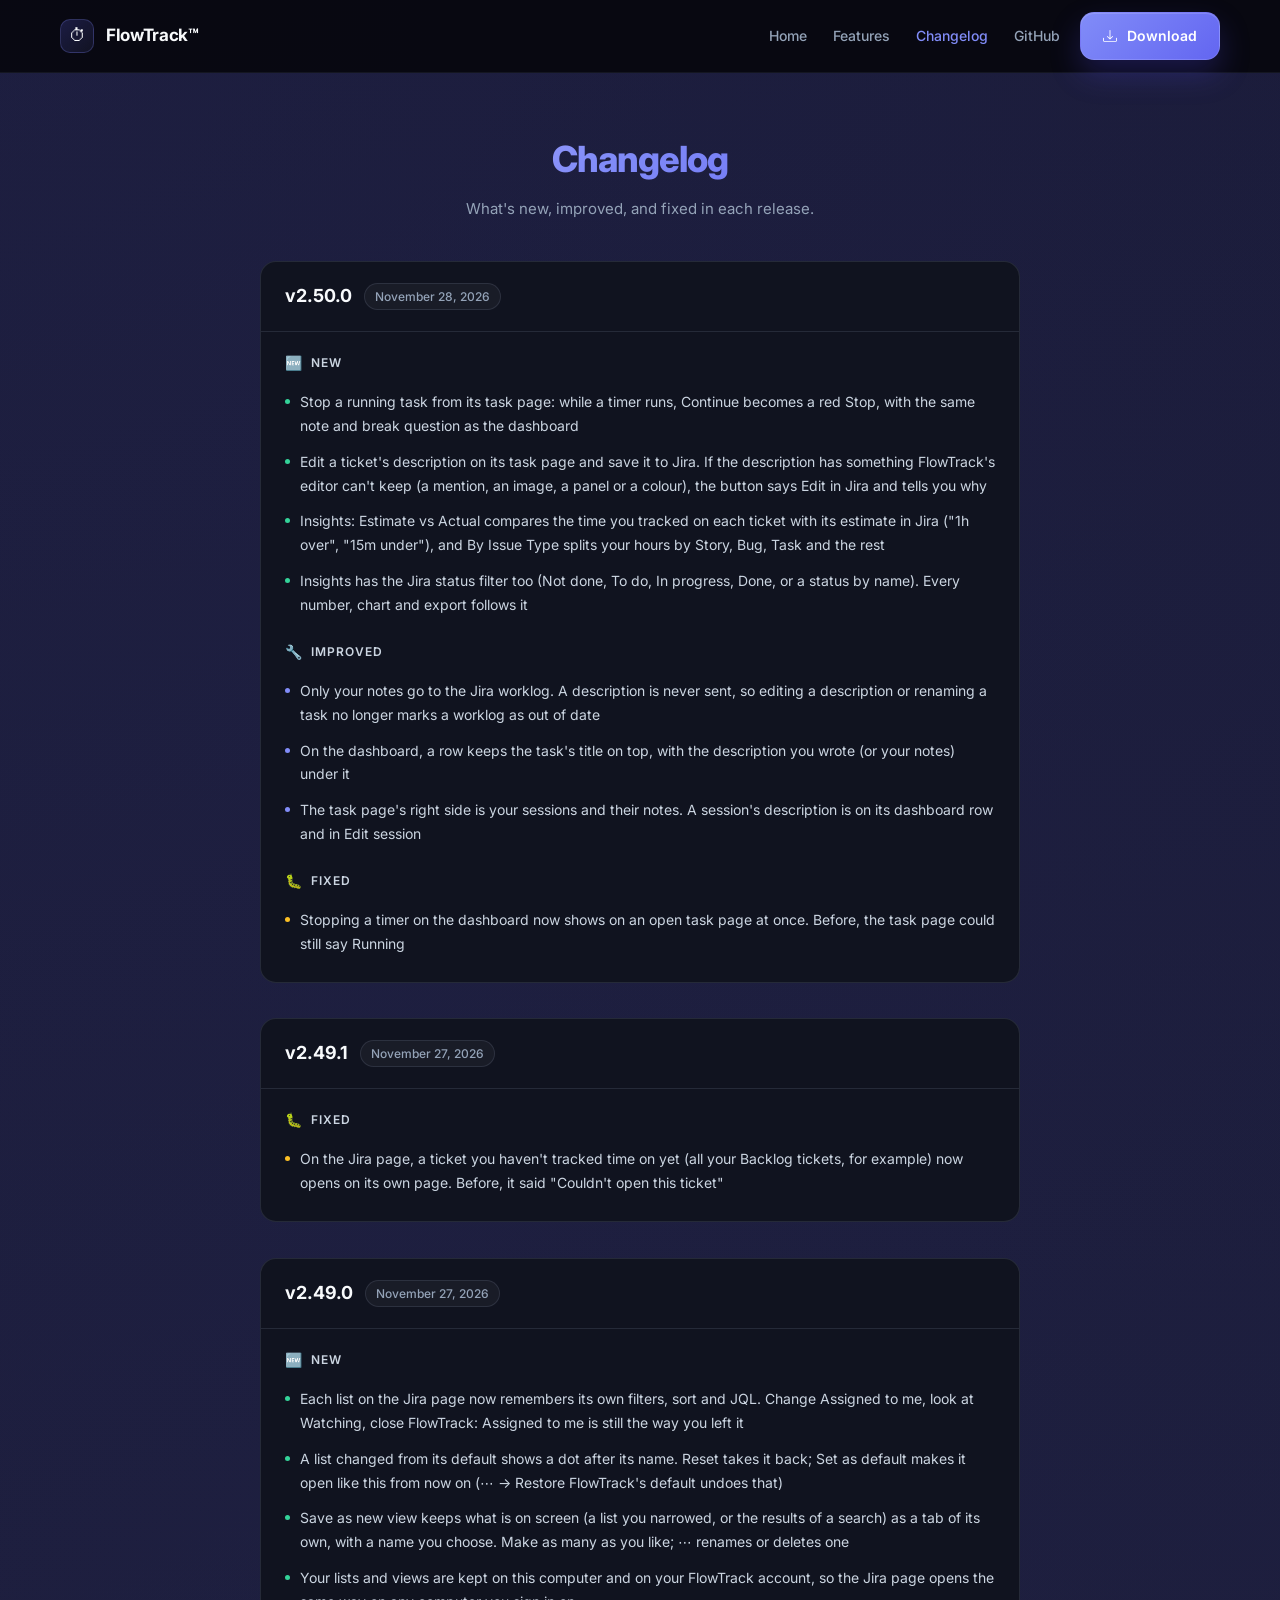
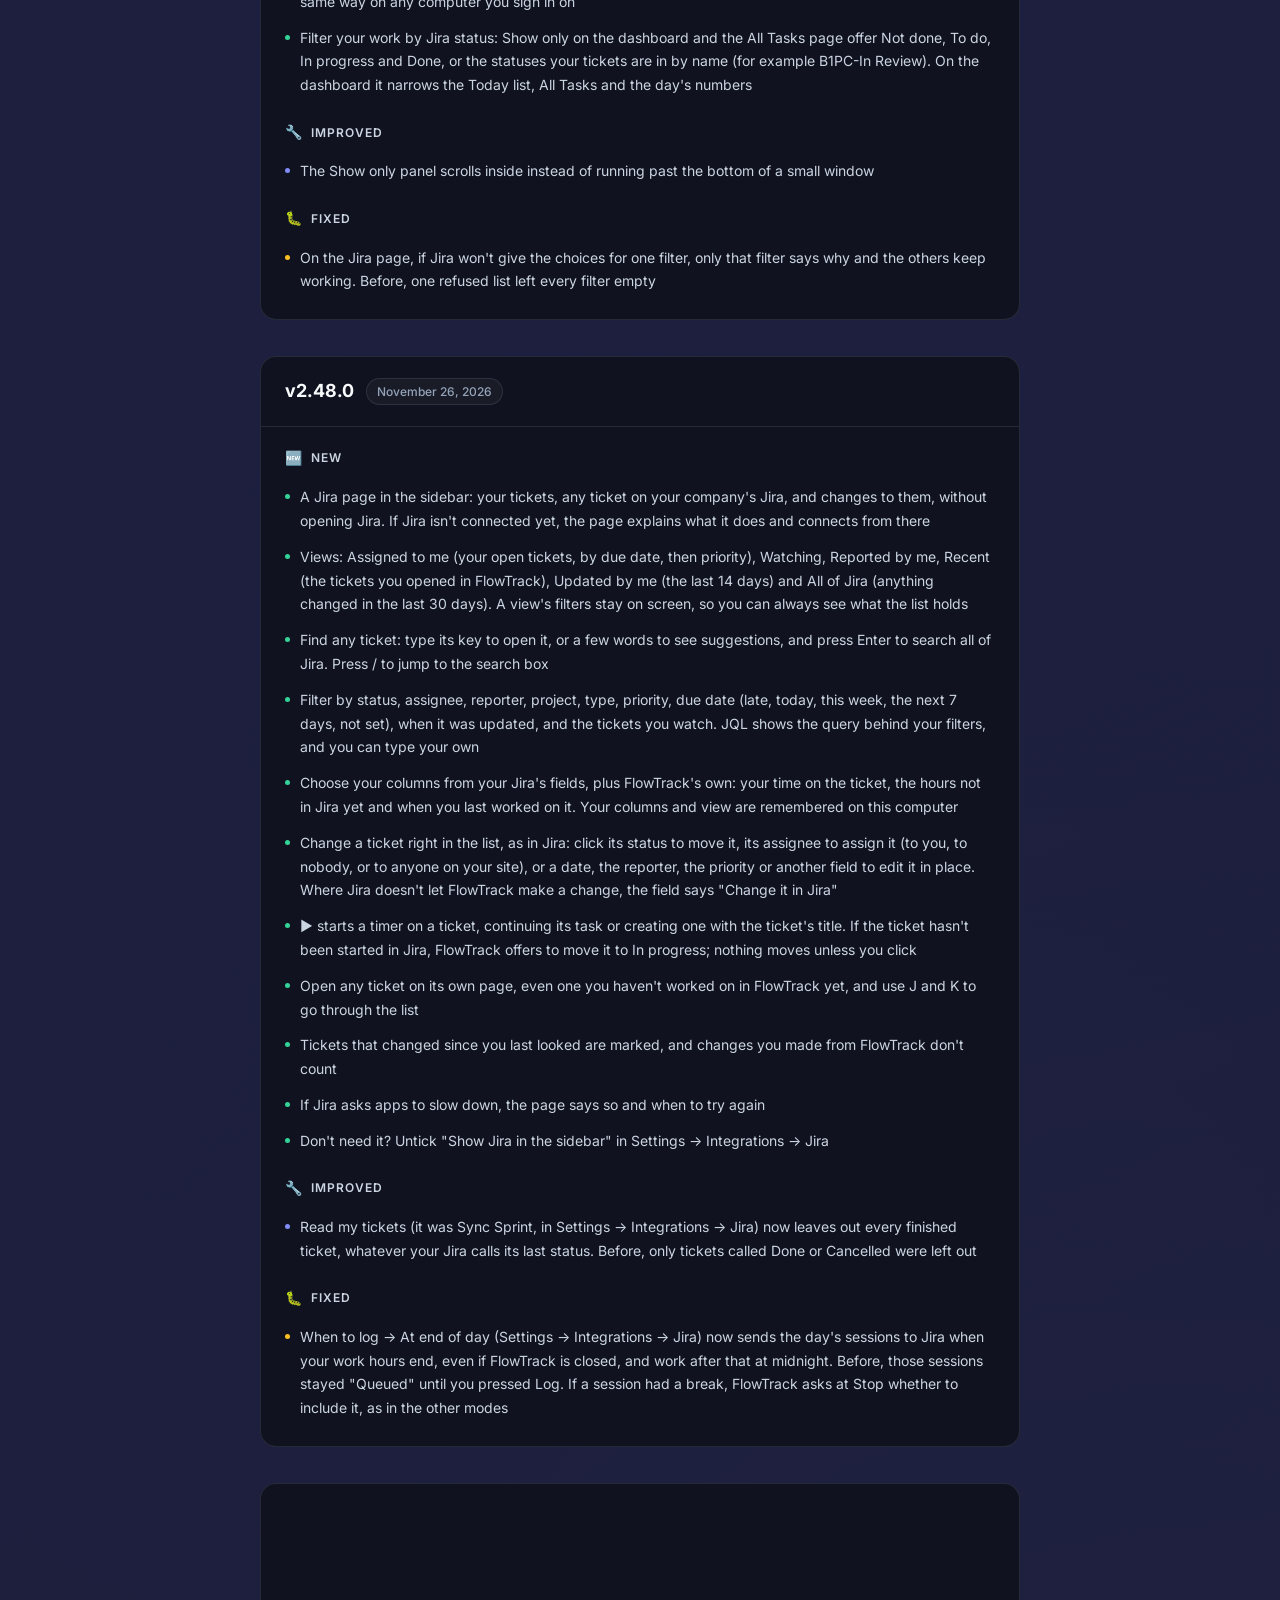
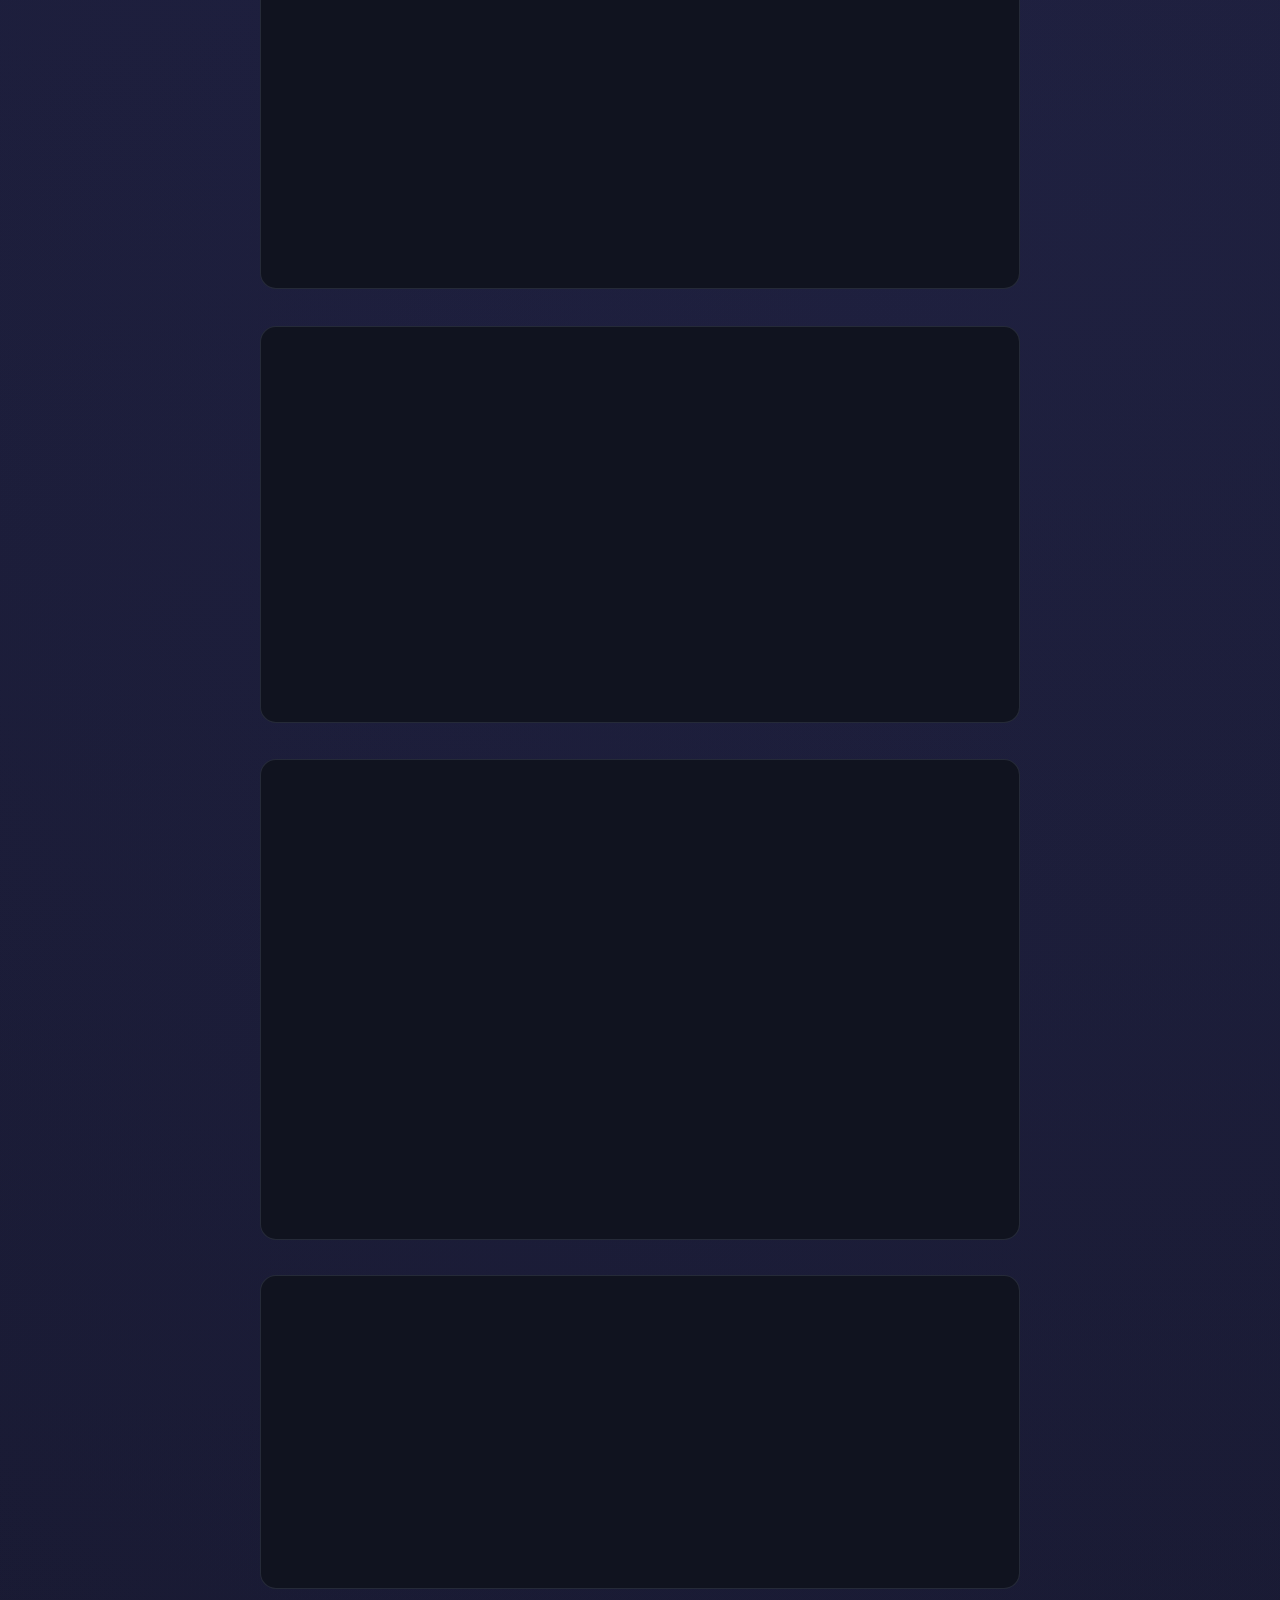
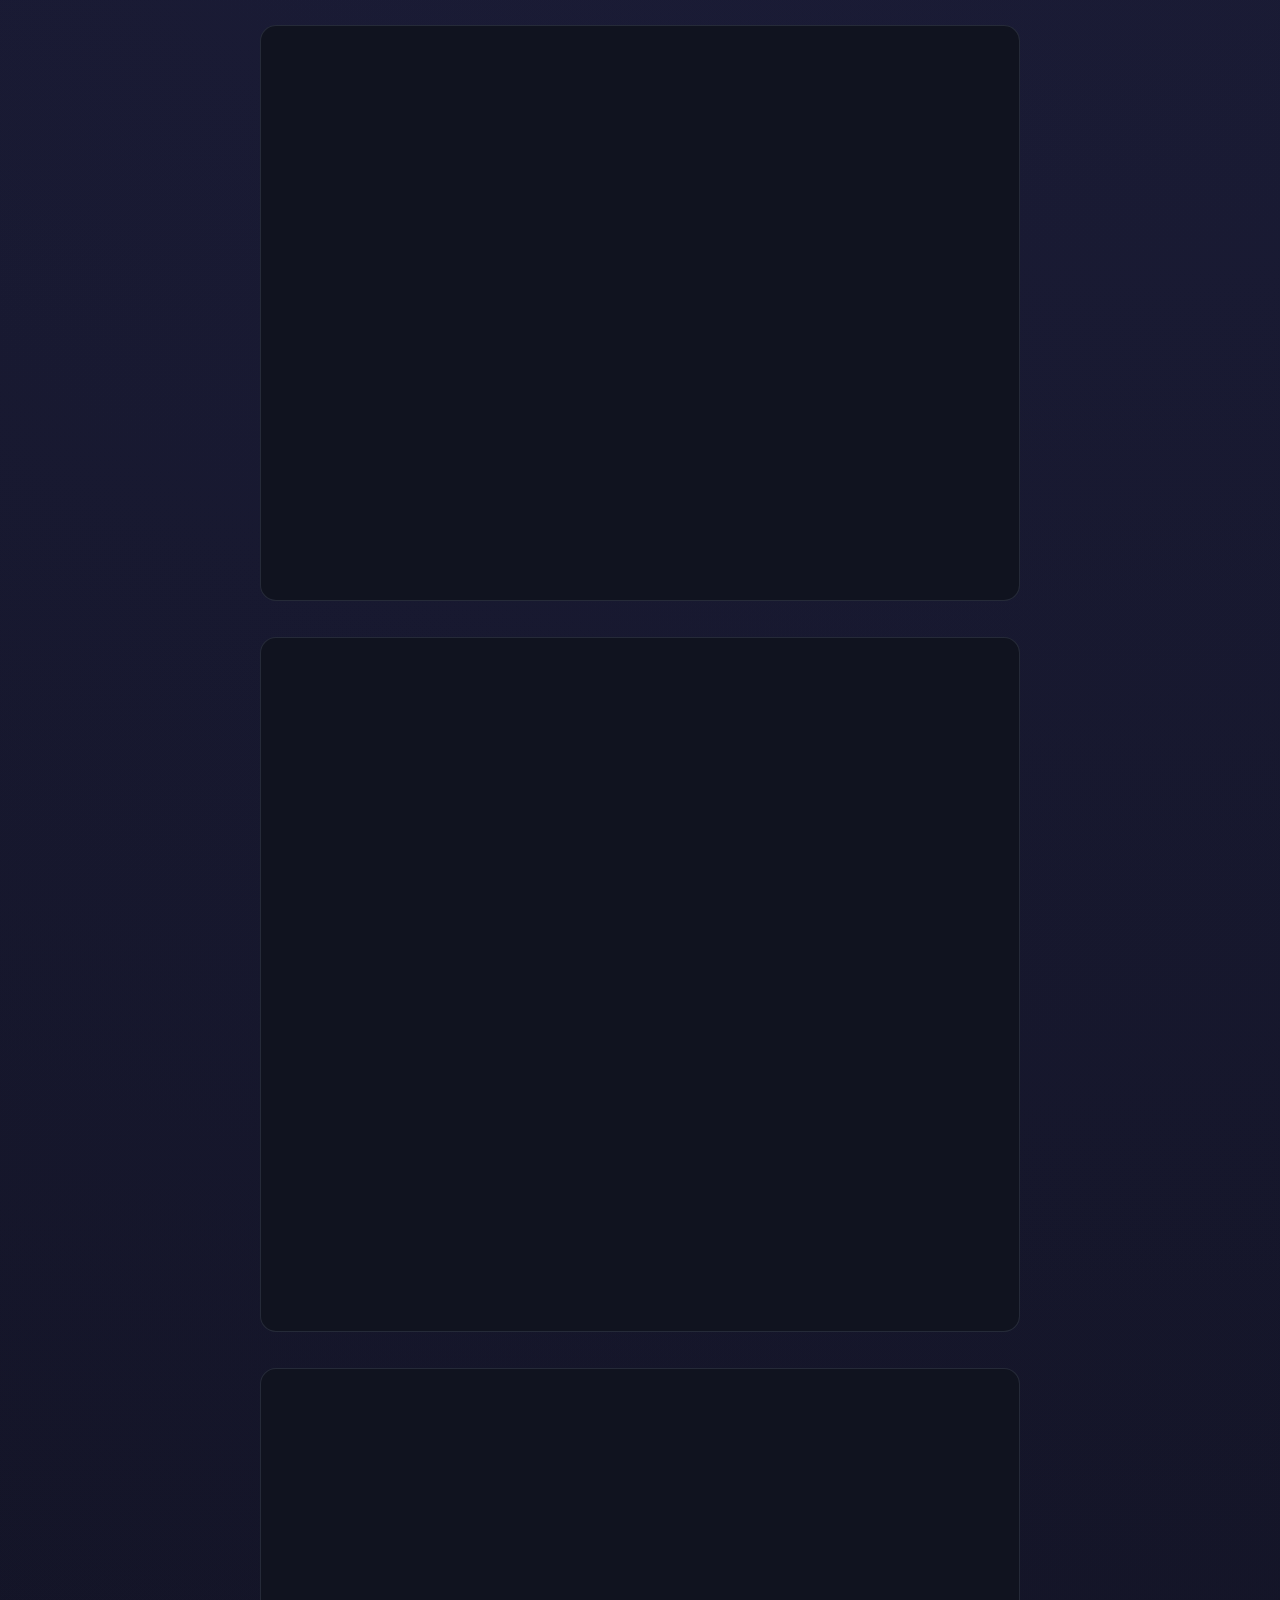
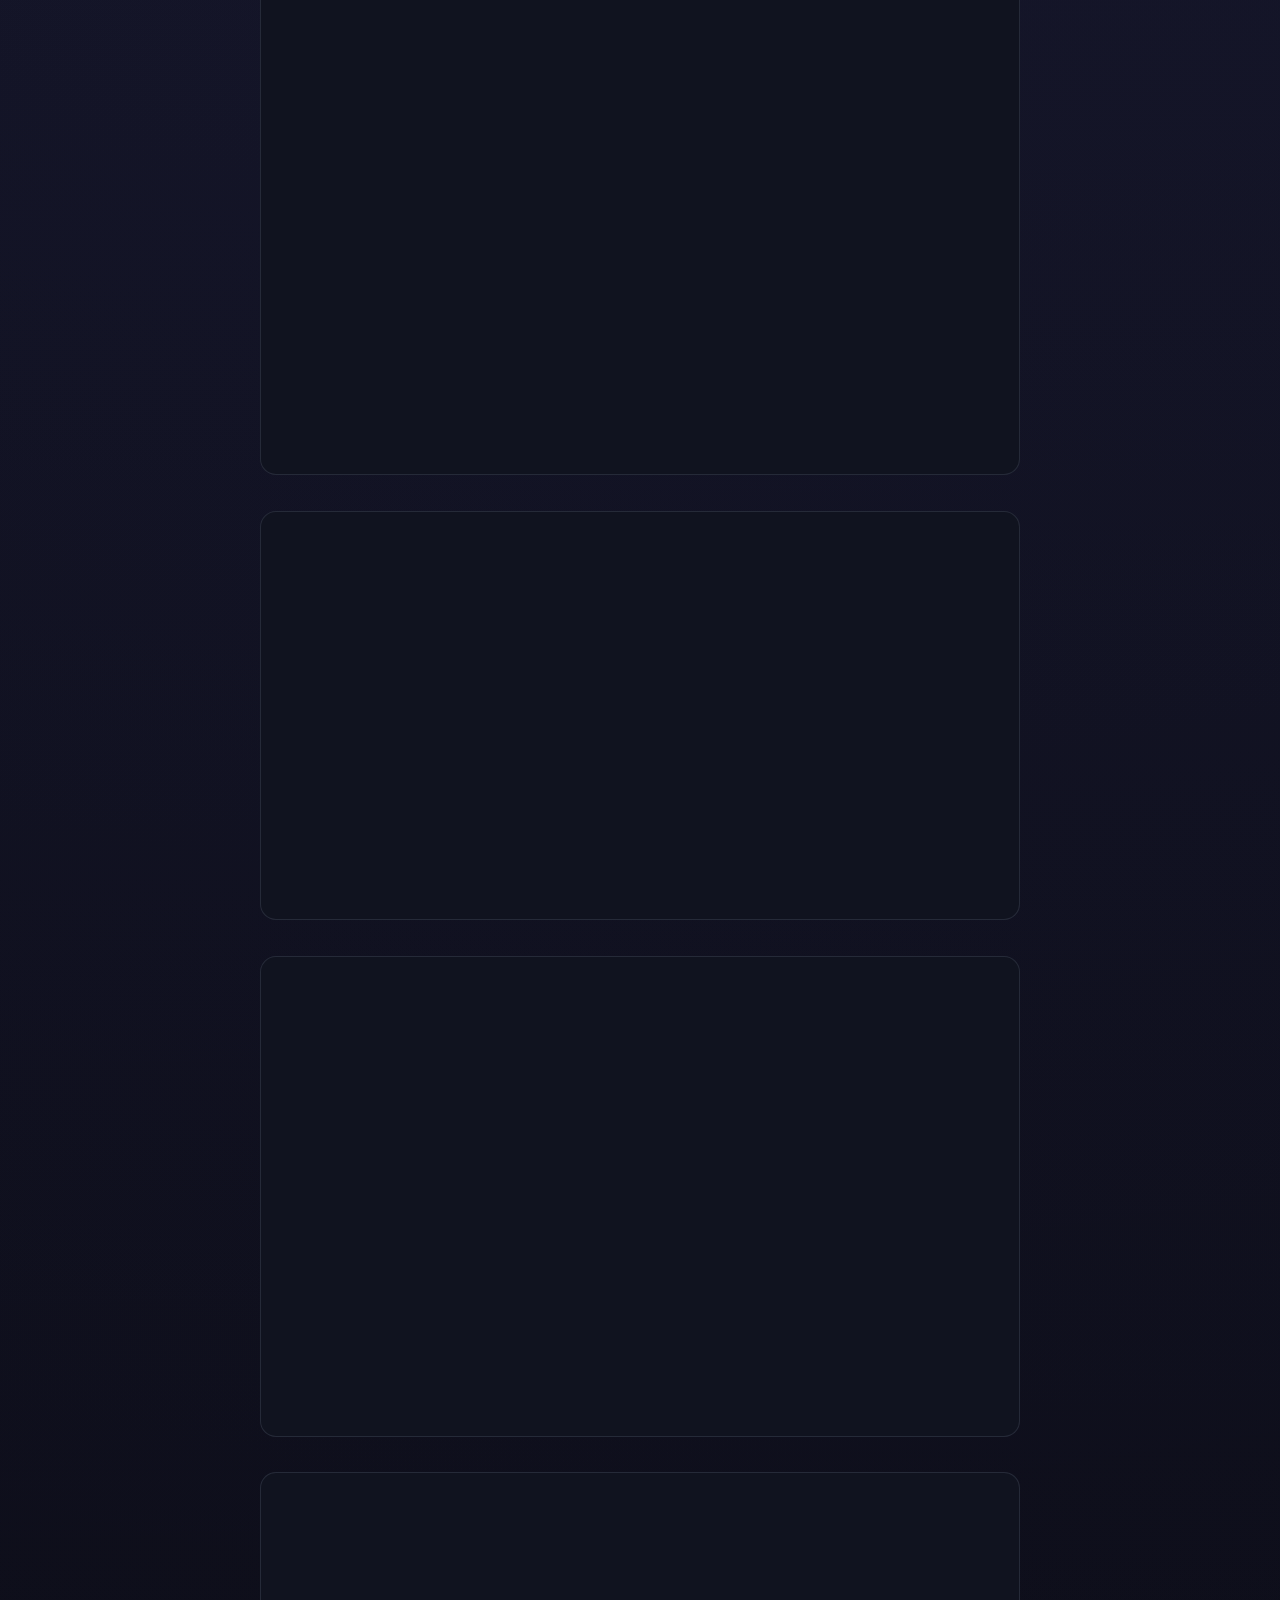
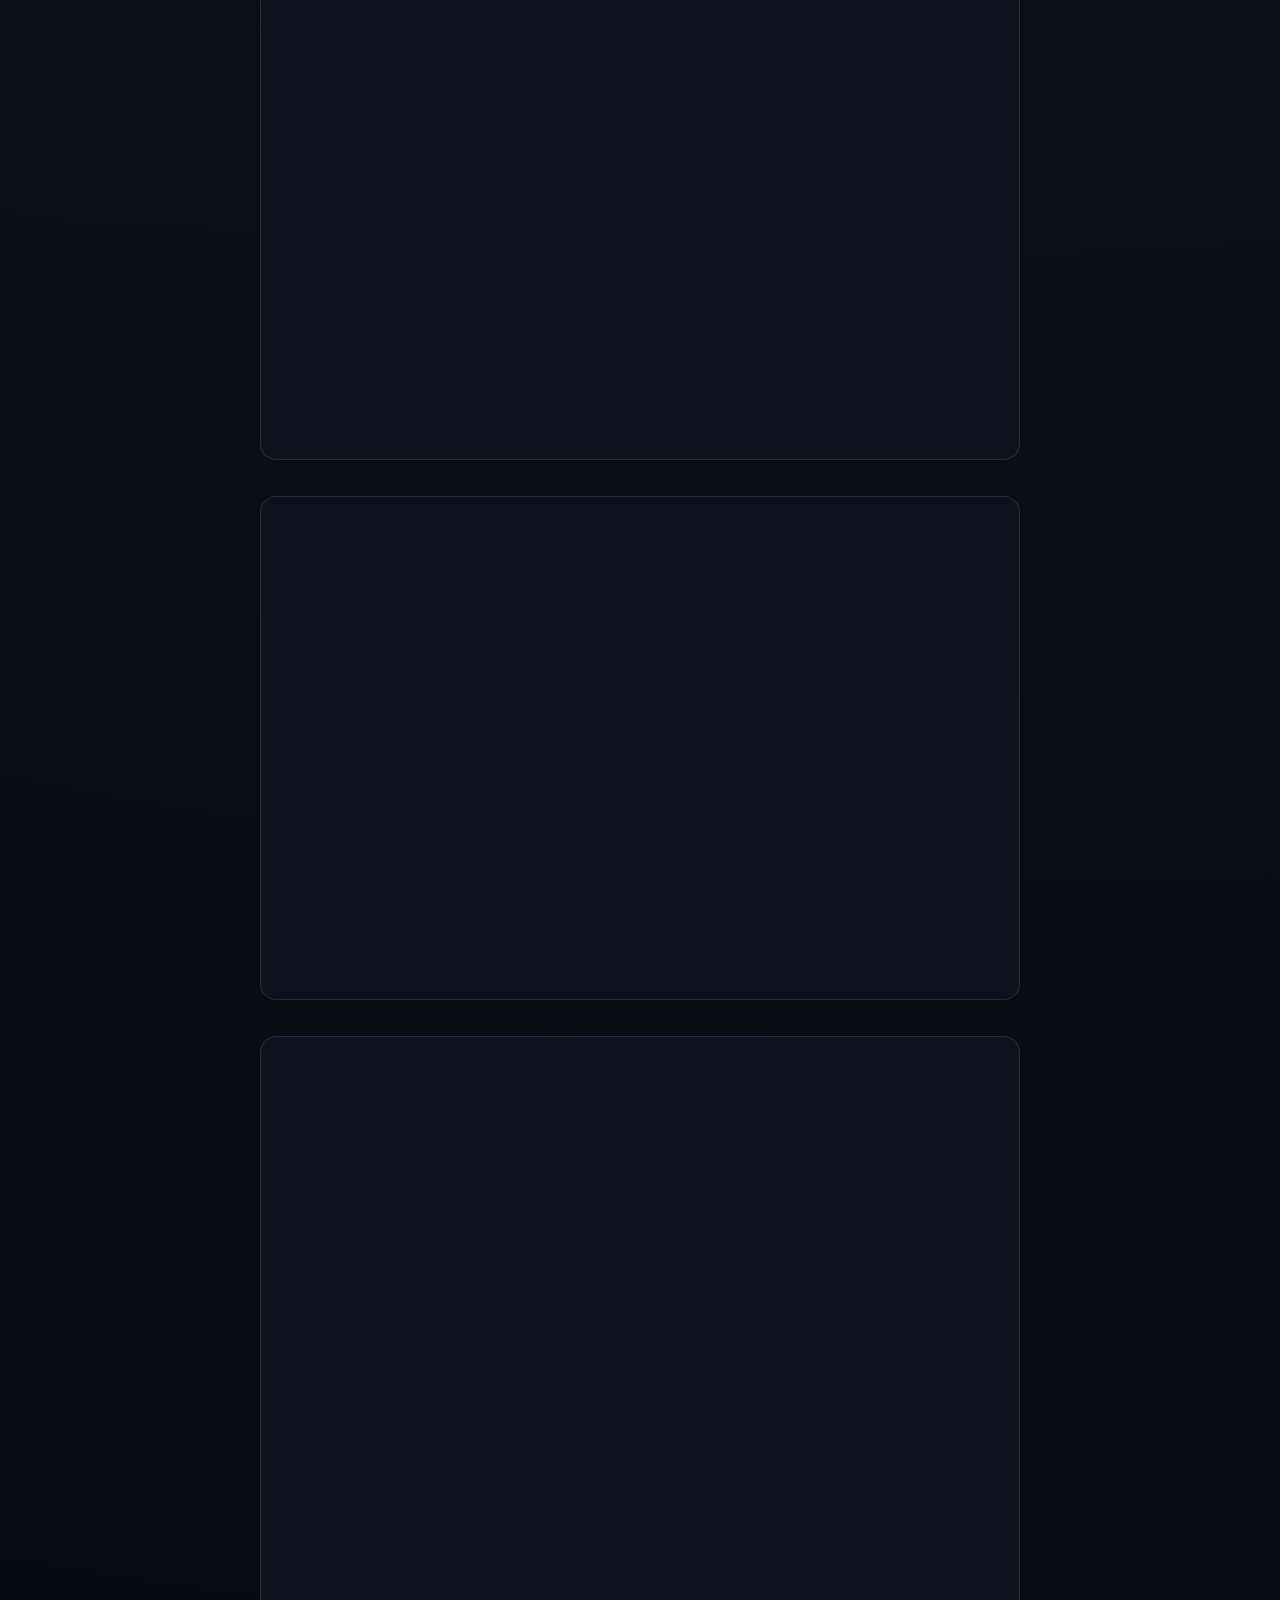
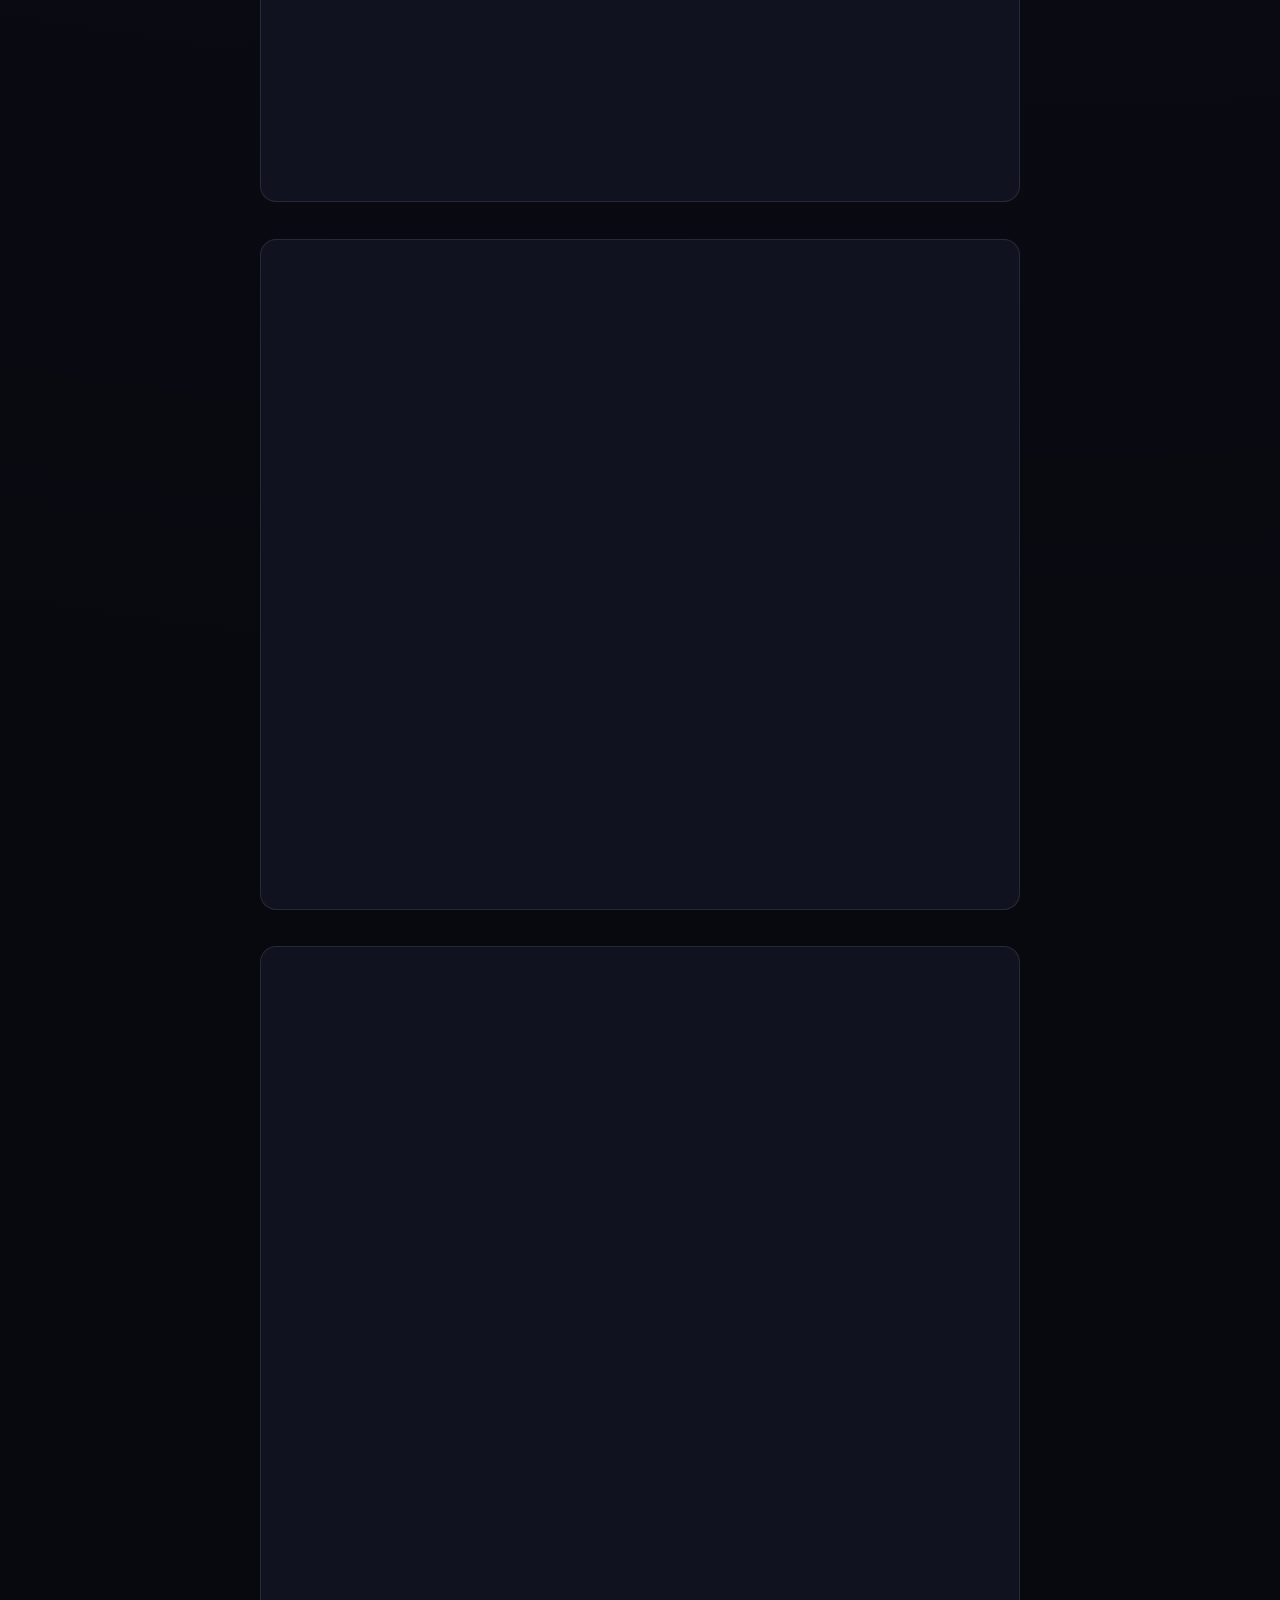
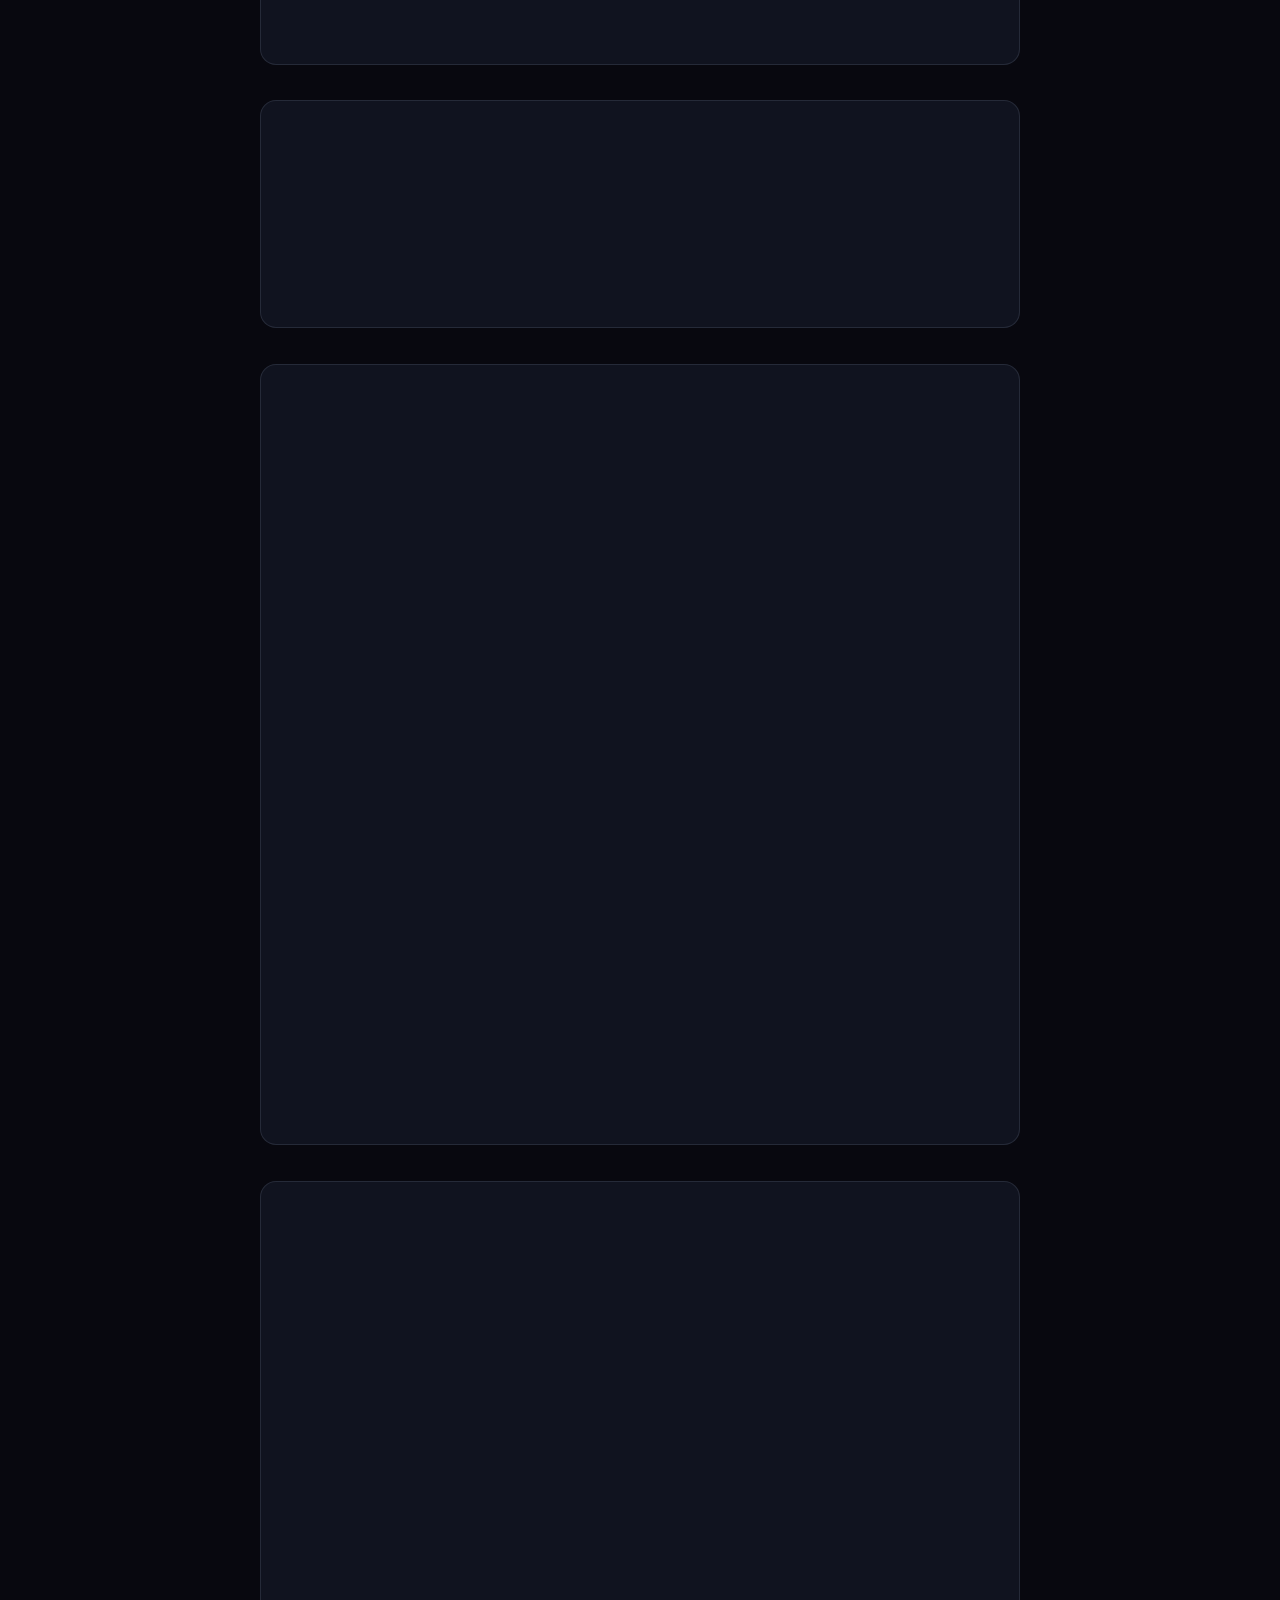
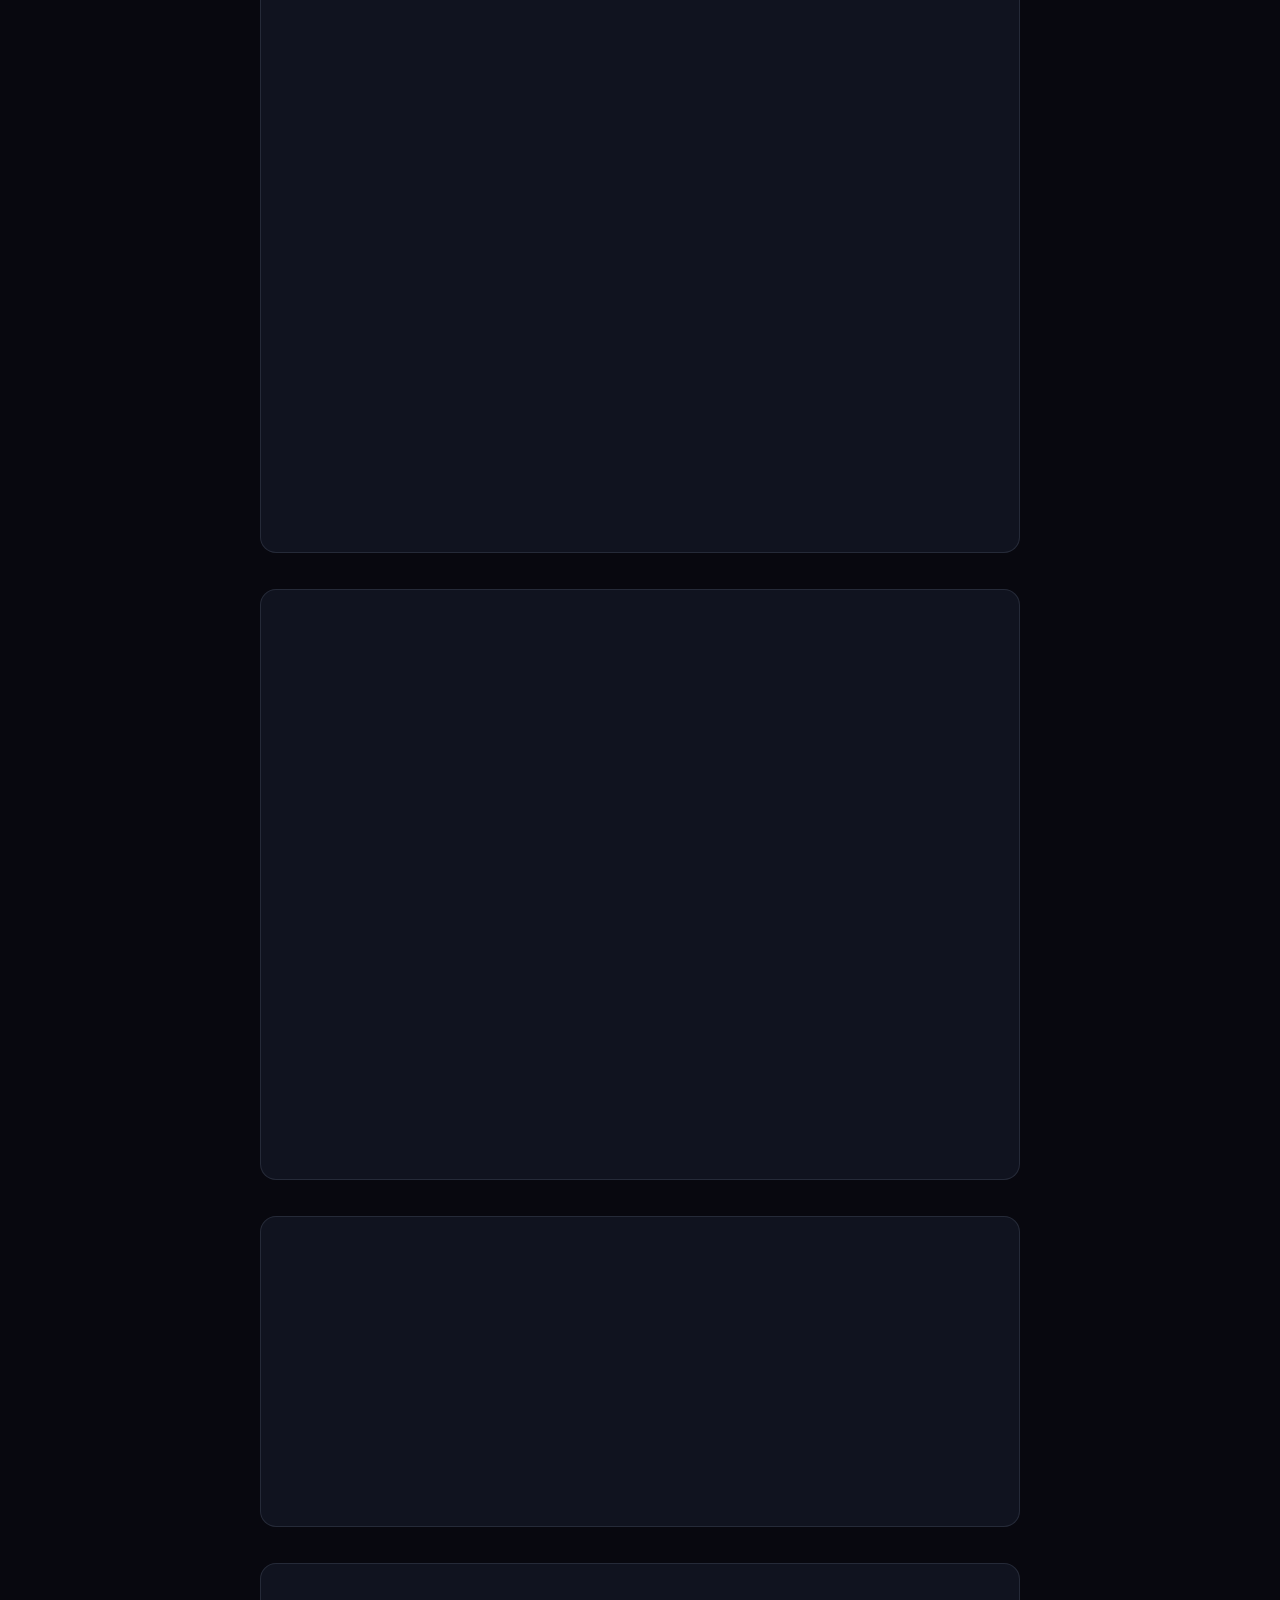
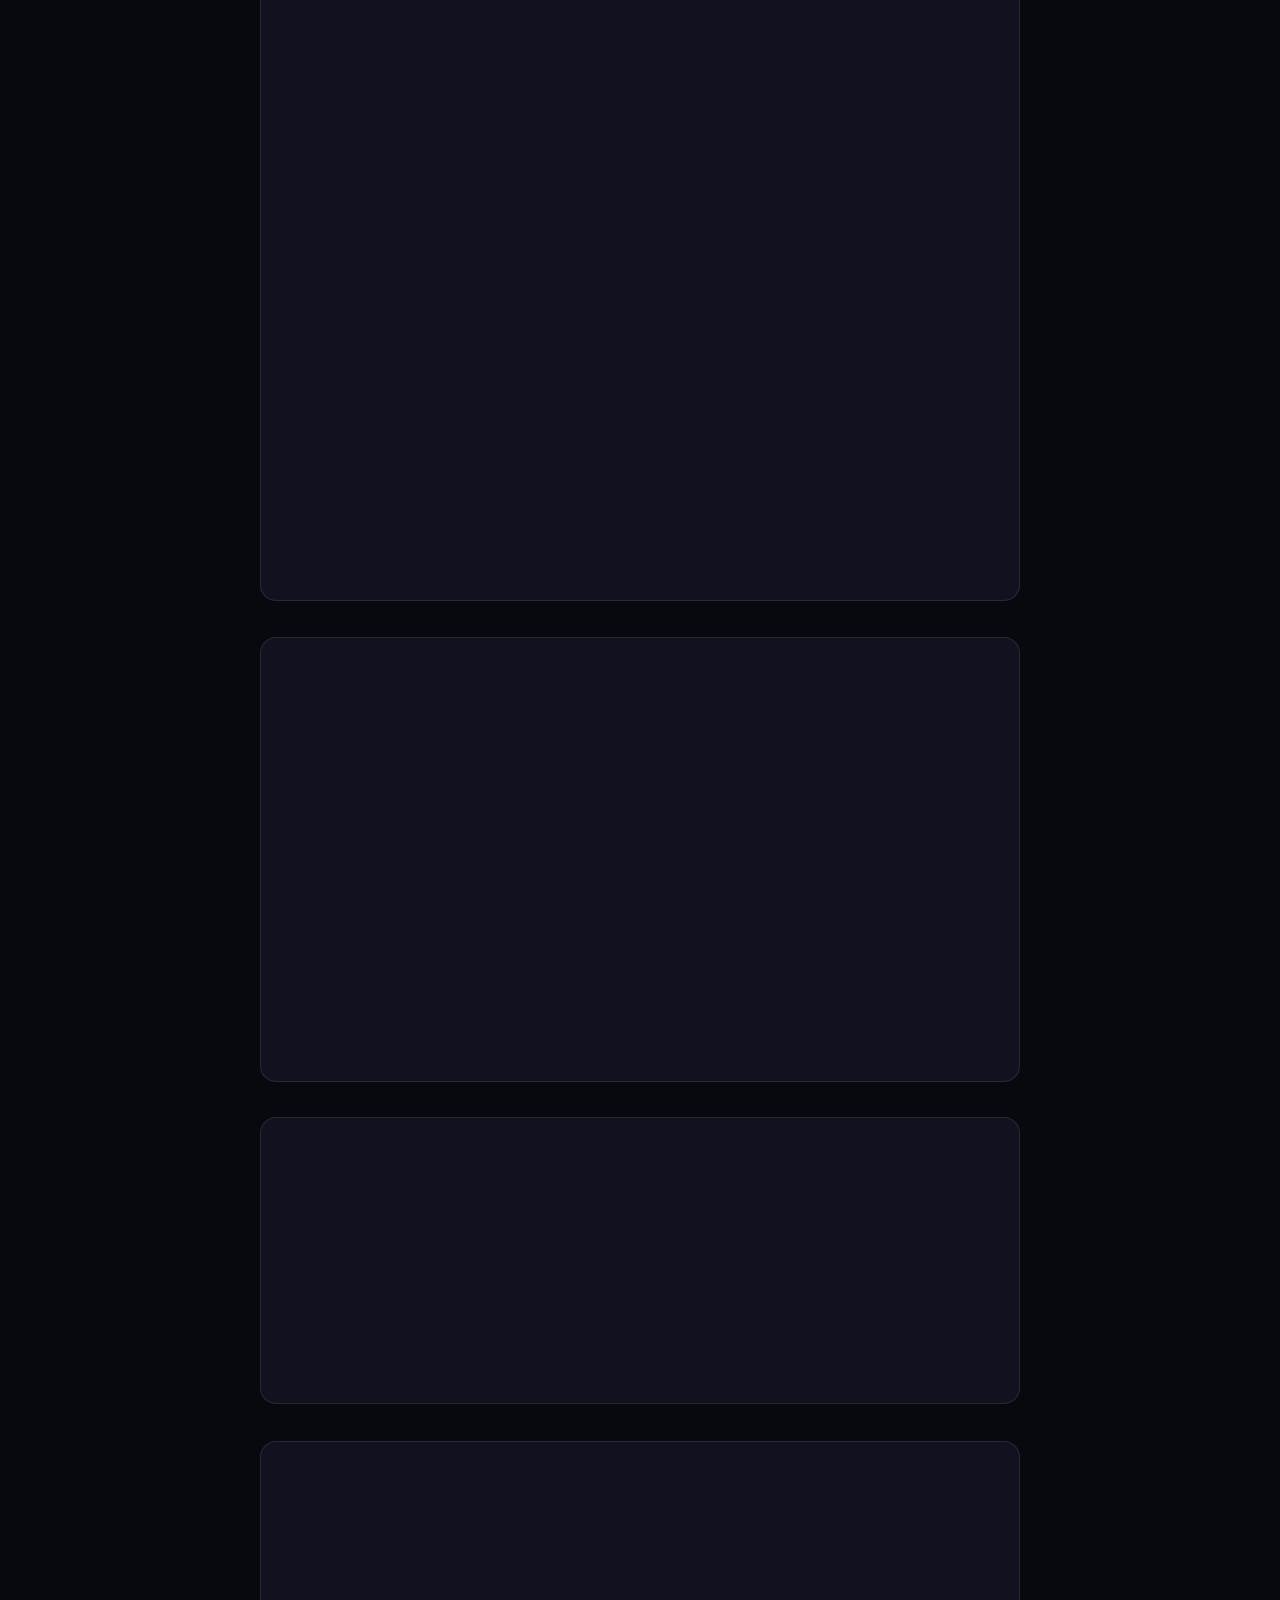
==== commit 716fdd79: "update changelog: v2.50.0; privacy: description edits are among what FlowTrack writes to Jira" ====
--- a/docs/changelog.html
+++ b/docs/changelog.html
@@ -125,6 +125,39 @@
       <p>What's new, improved, and fixed in each release.</p>
     </div>
 
+    <!-- v2.50.0 -->
+    <div class="release">
+      <div class="release-header">
+        <span class="release-version">v2.50.0</span>
+        <span class="release-date">November 28, 2026</span>
+      </div>
+      <div class="release-body">
+        <div class="section section-new">
+          <div class="section-title"><span class="section-icon">🆕</span> New</div>
+          <ul>
+            <li>Stop a running task from its task page: while a timer runs, Continue becomes a red Stop, with the same note and break question as the dashboard</li>
+            <li>Edit a ticket's description on its task page and save it to Jira. If the description has something FlowTrack's editor can't keep (a mention, an image, a panel or a colour), the button says Edit in Jira and tells you why</li>
+            <li>Insights: Estimate vs Actual compares the time you tracked on each ticket with its estimate in Jira ("1h over", "15m under"), and By Issue Type splits your hours by Story, Bug, Task and the rest</li>
+            <li>Insights has the Jira status filter too (Not done, To do, In progress, Done, or a status by name). Every number, chart and export follows it</li>
+          </ul>
+        </div>
+        <div class="section section-improved">
+          <div class="section-title"><span class="section-icon">🔧</span> Improved</div>
+          <ul>
+            <li>Only your notes go to the Jira worklog. A description is never sent, so editing a description or renaming a task no longer marks a worklog as out of date</li>
+            <li>On the dashboard, a row keeps the task's title on top, with the description you wrote (or your notes) under it</li>
+            <li>The task page's right side is your sessions and their notes. A session's description is on its dashboard row and in Edit session</li>
+          </ul>
+        </div>
+        <div class="section section-fixed">
+          <div class="section-title"><span class="section-icon">🐛</span> Fixed</div>
+          <ul>
+            <li>Stopping a timer on the dashboard now shows on an open task page at once. Before, the task page could still say Running</li>
+          </ul>
+        </div>
+      </div>
+    </div>
+
     <!-- v2.49.1 -->
     <div class="release">
       <div class="release-header">
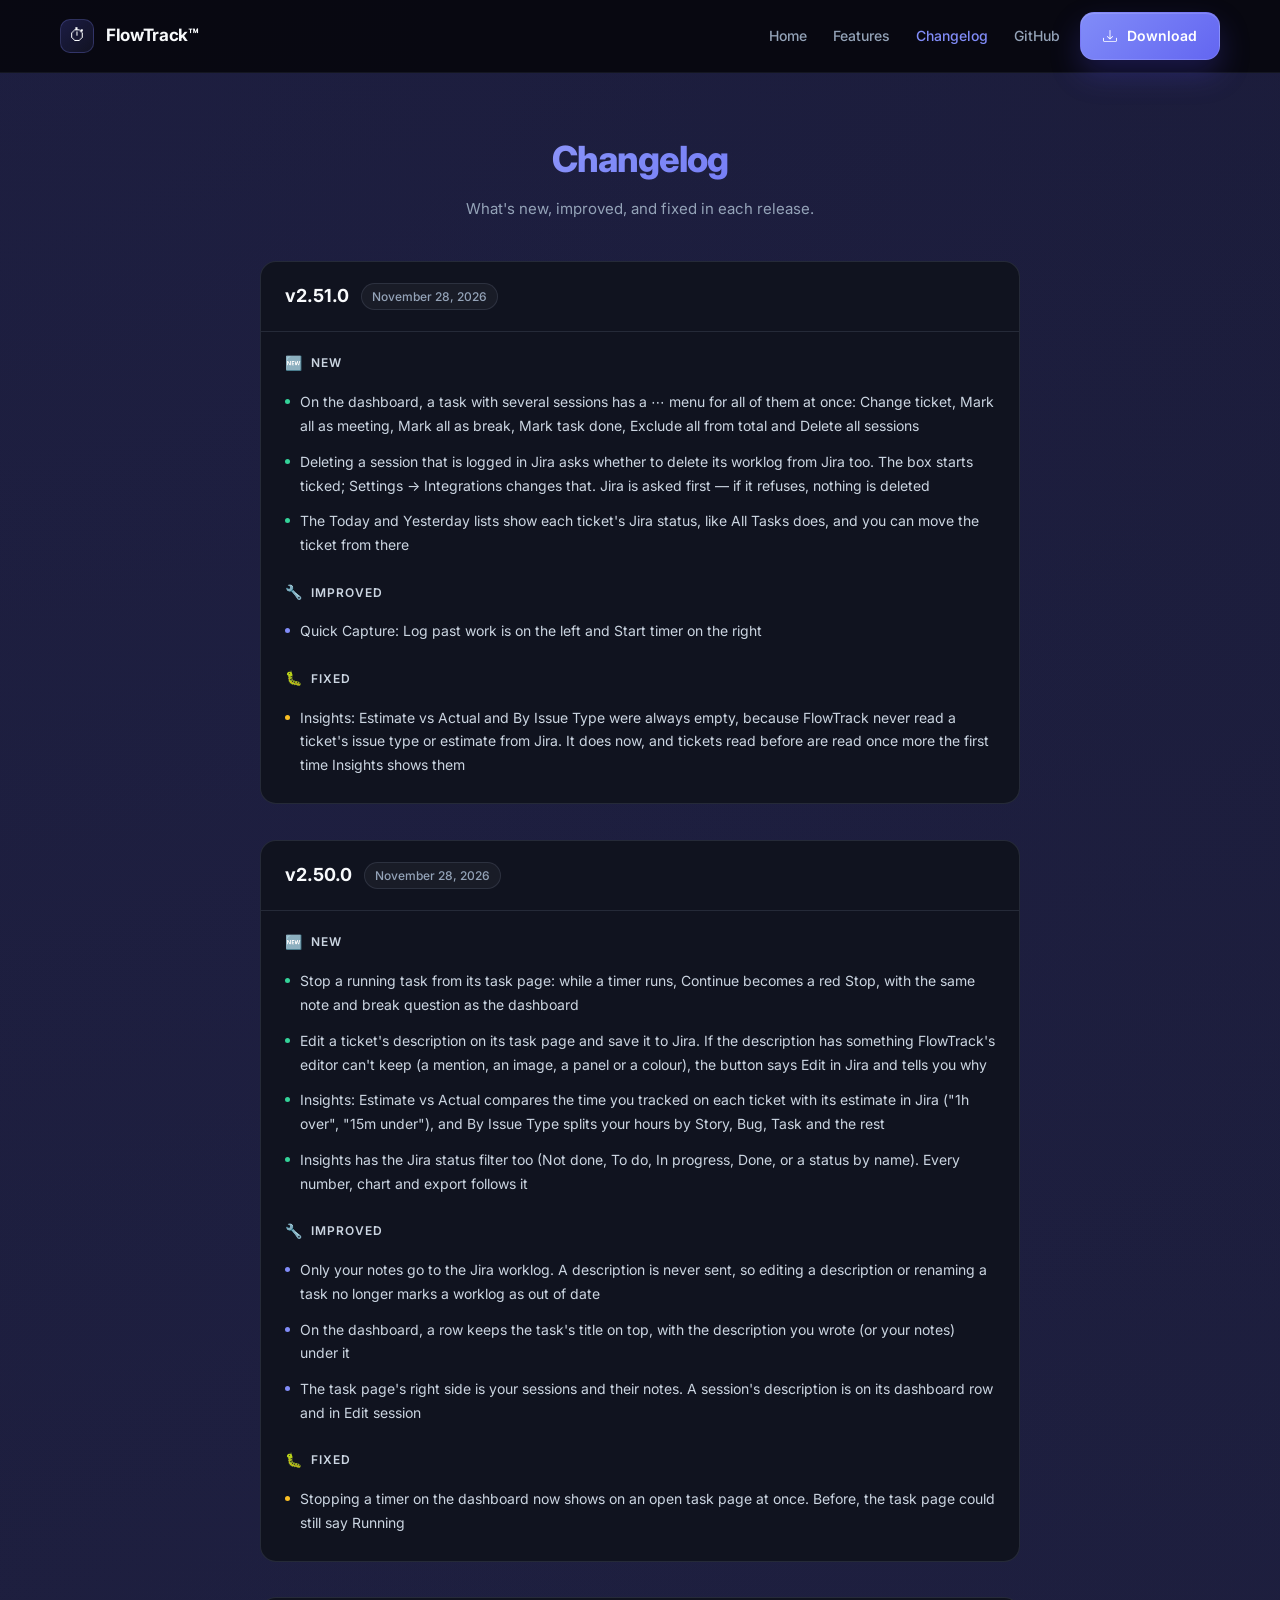
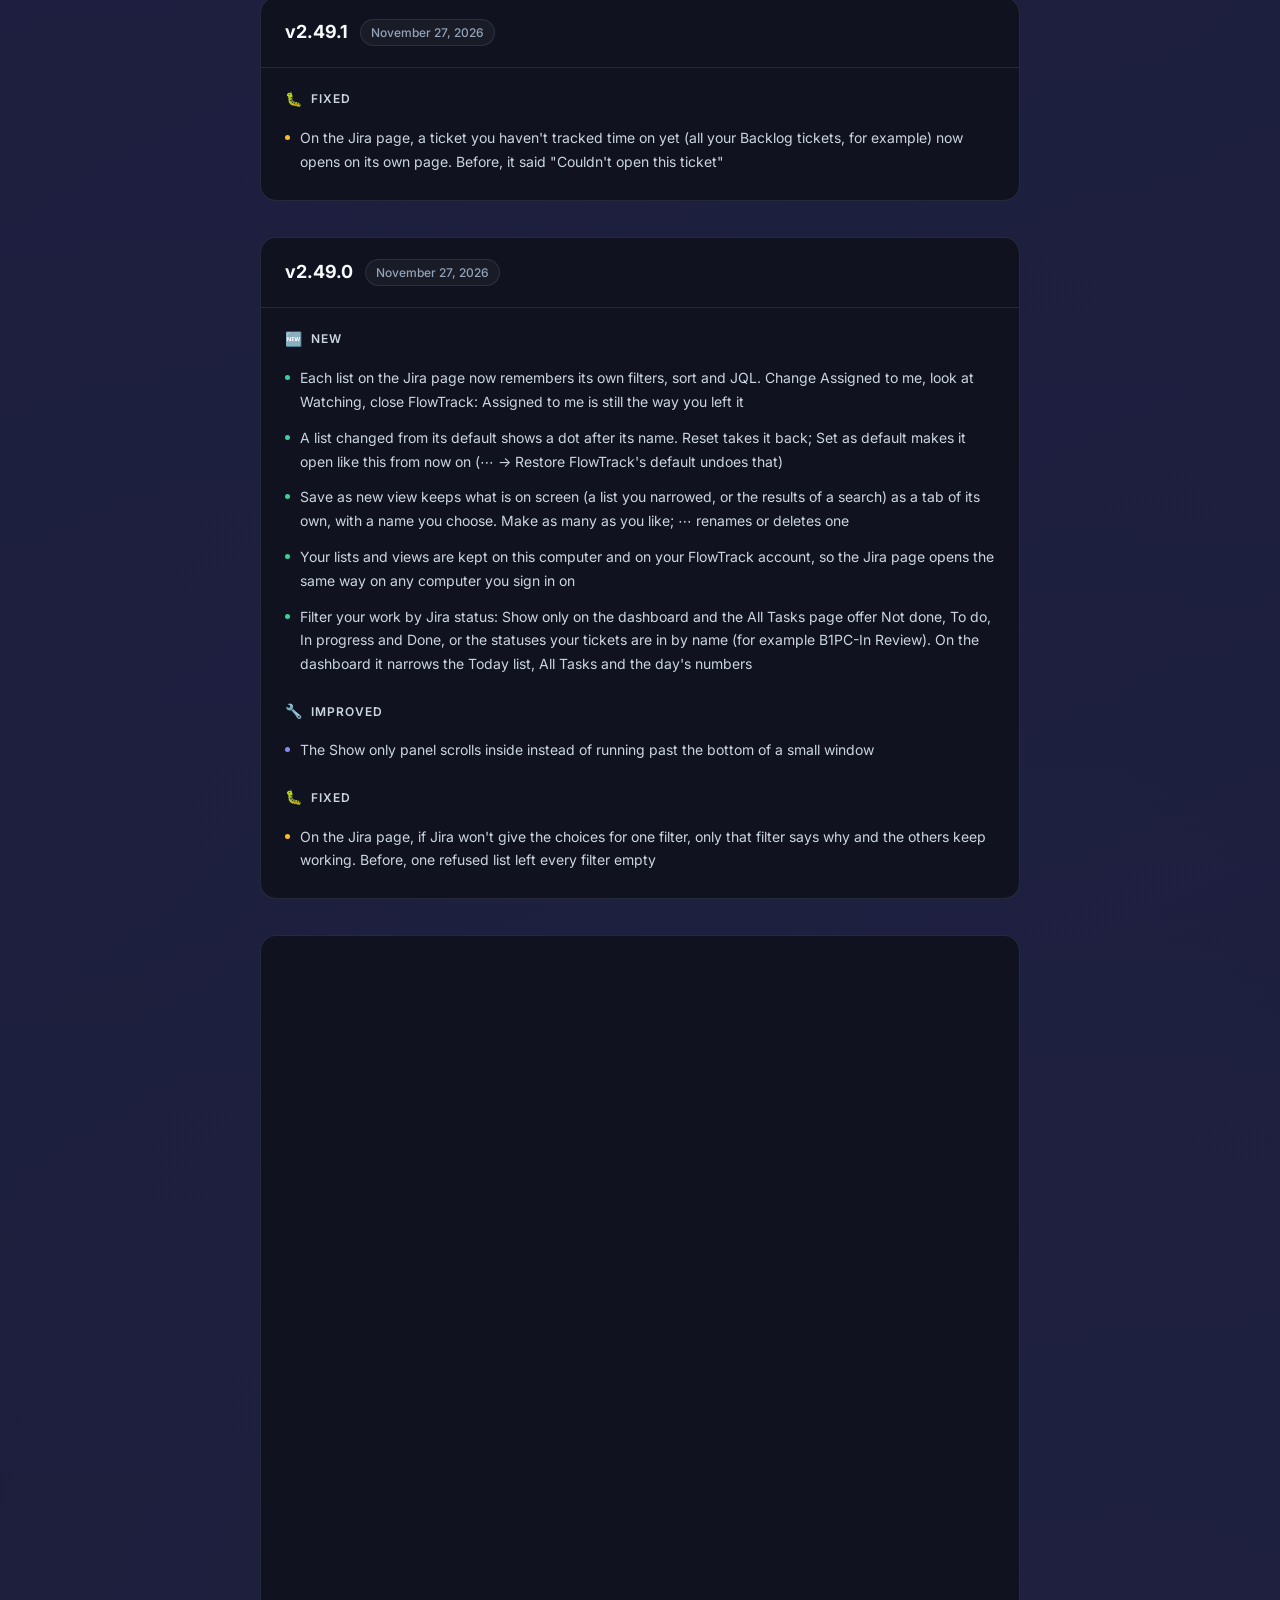
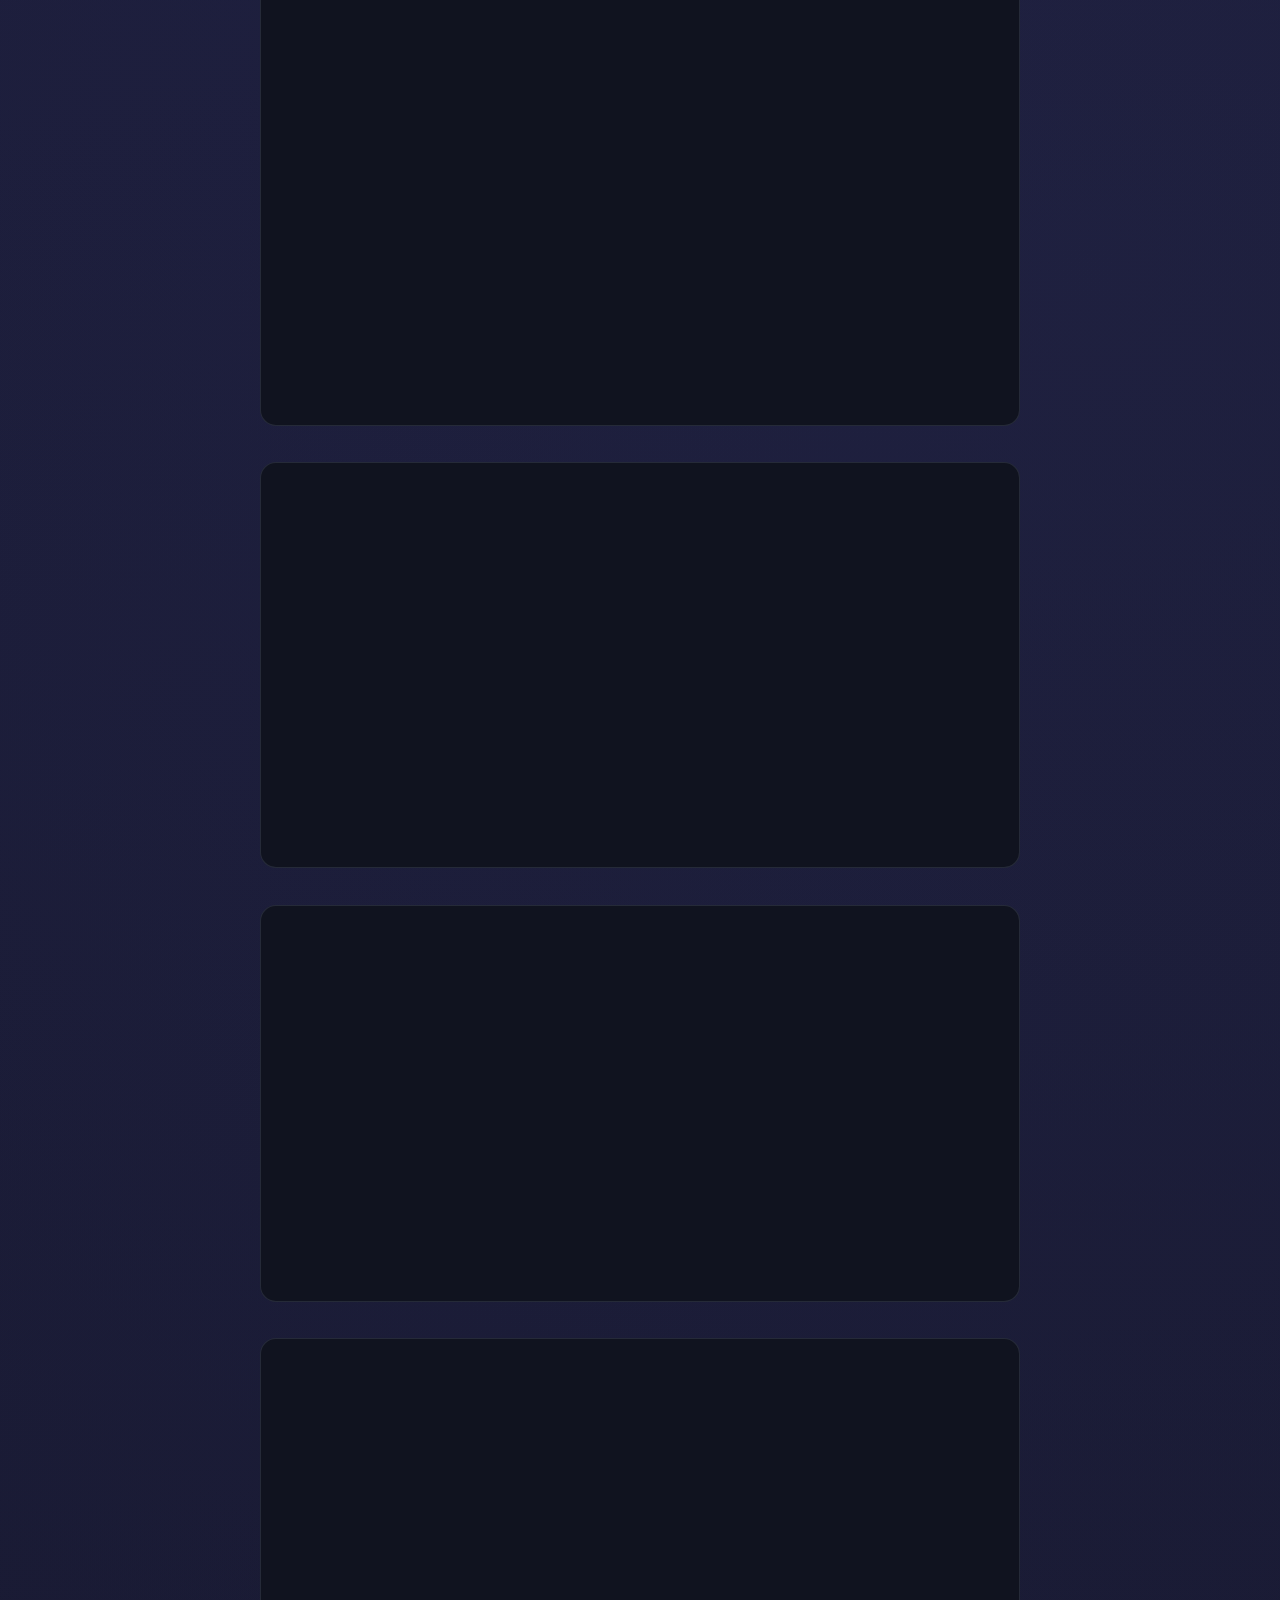
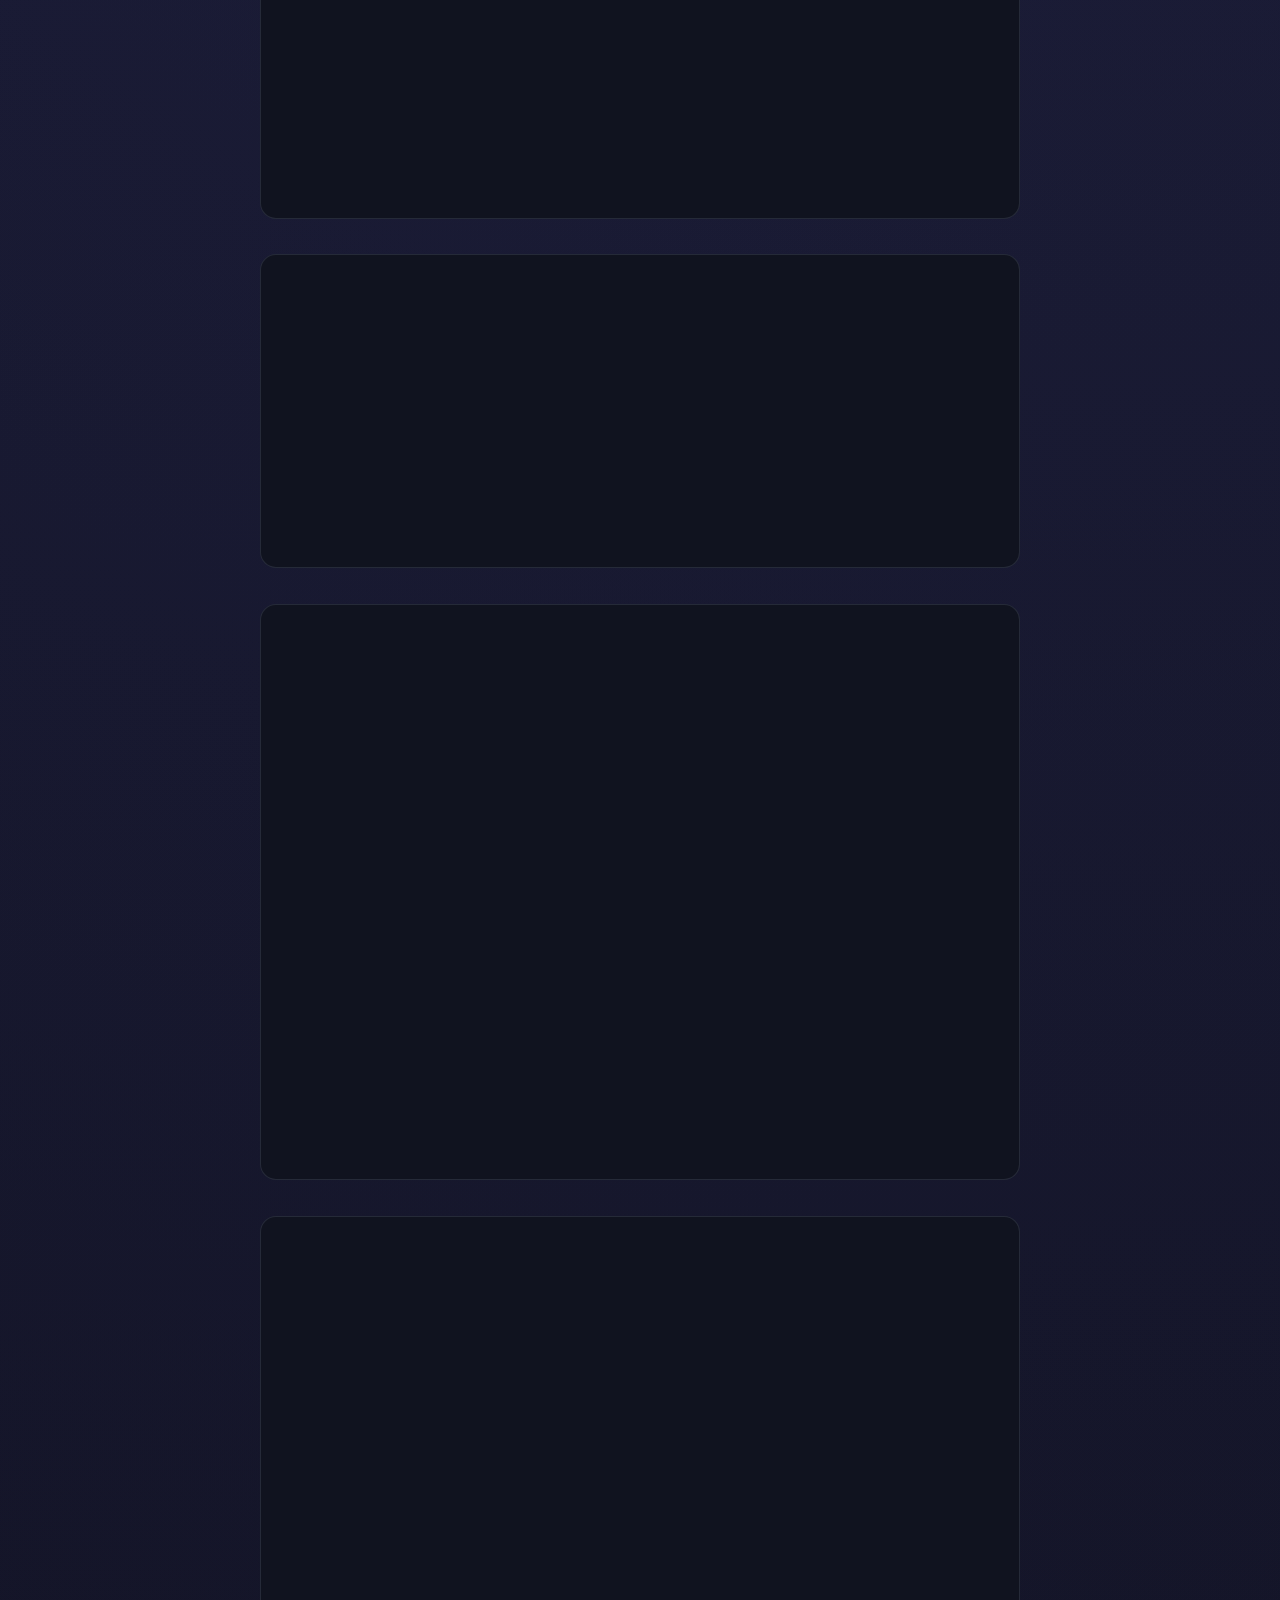
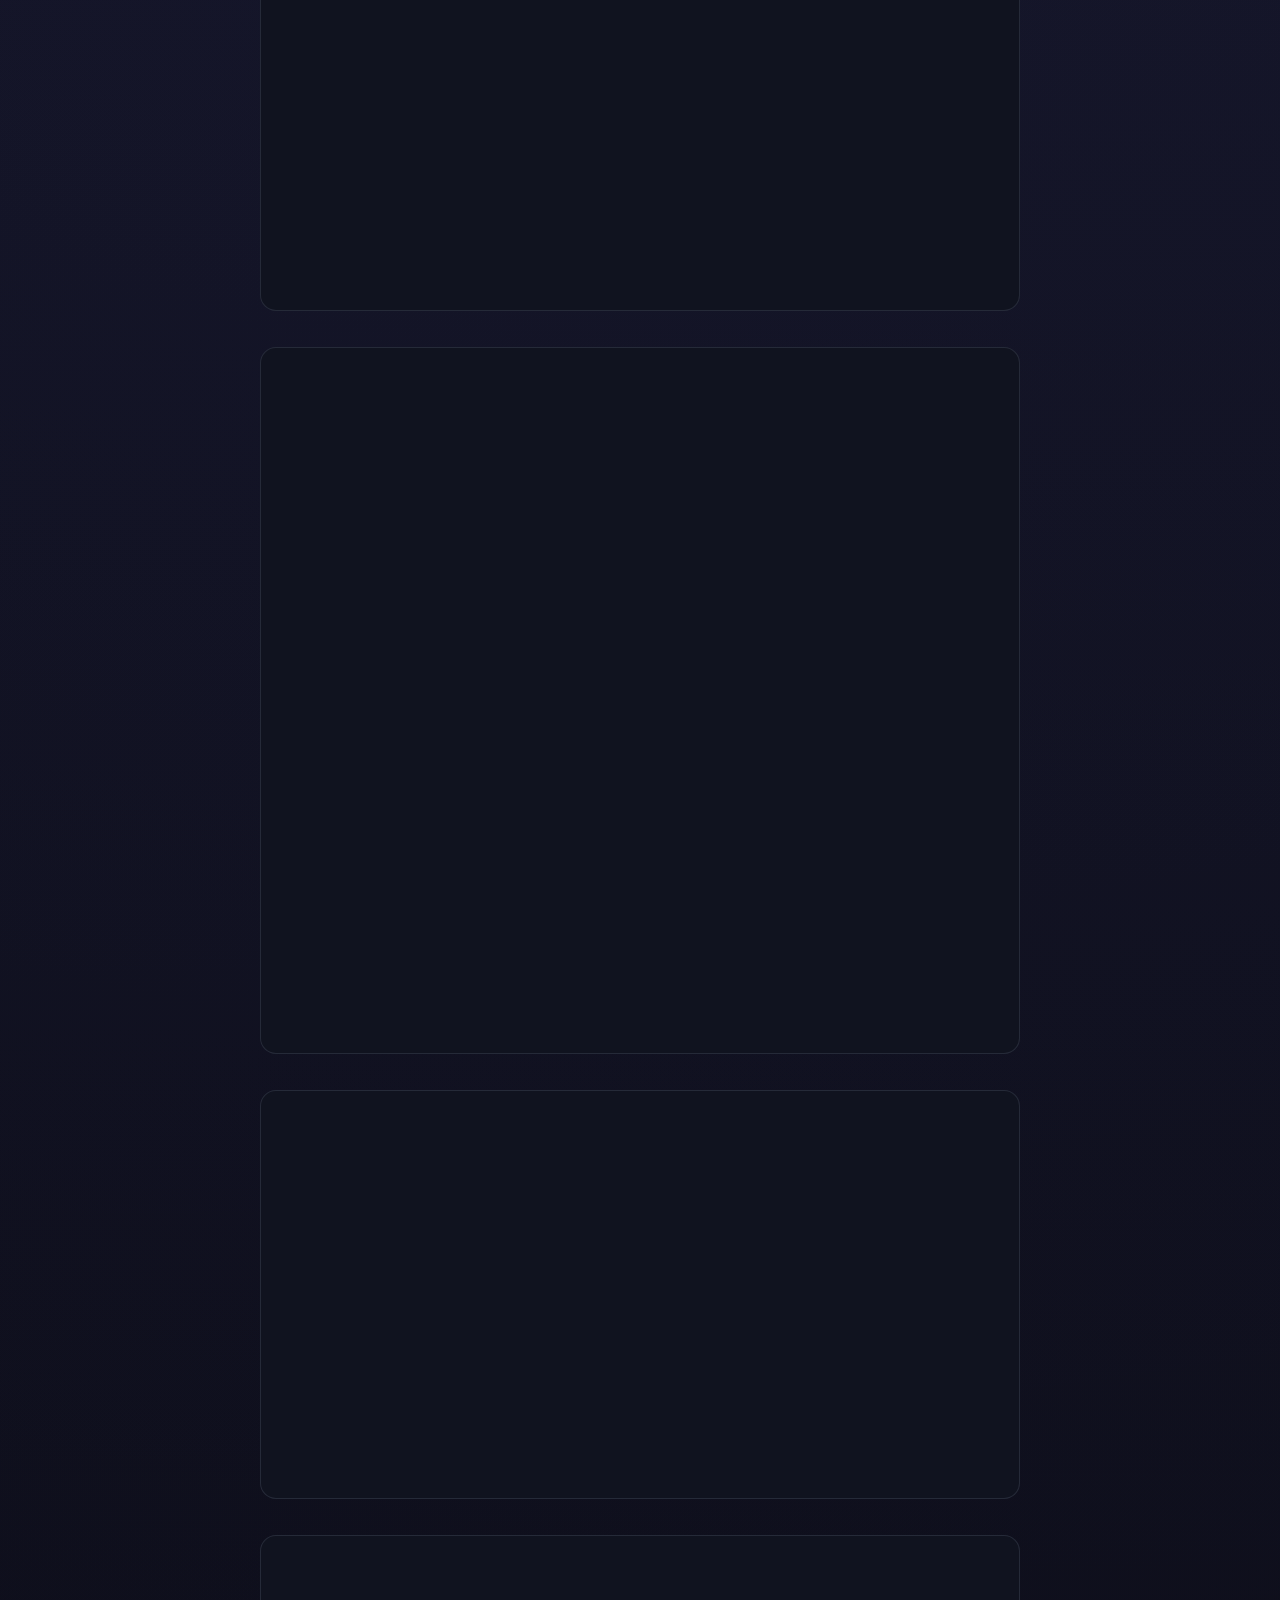
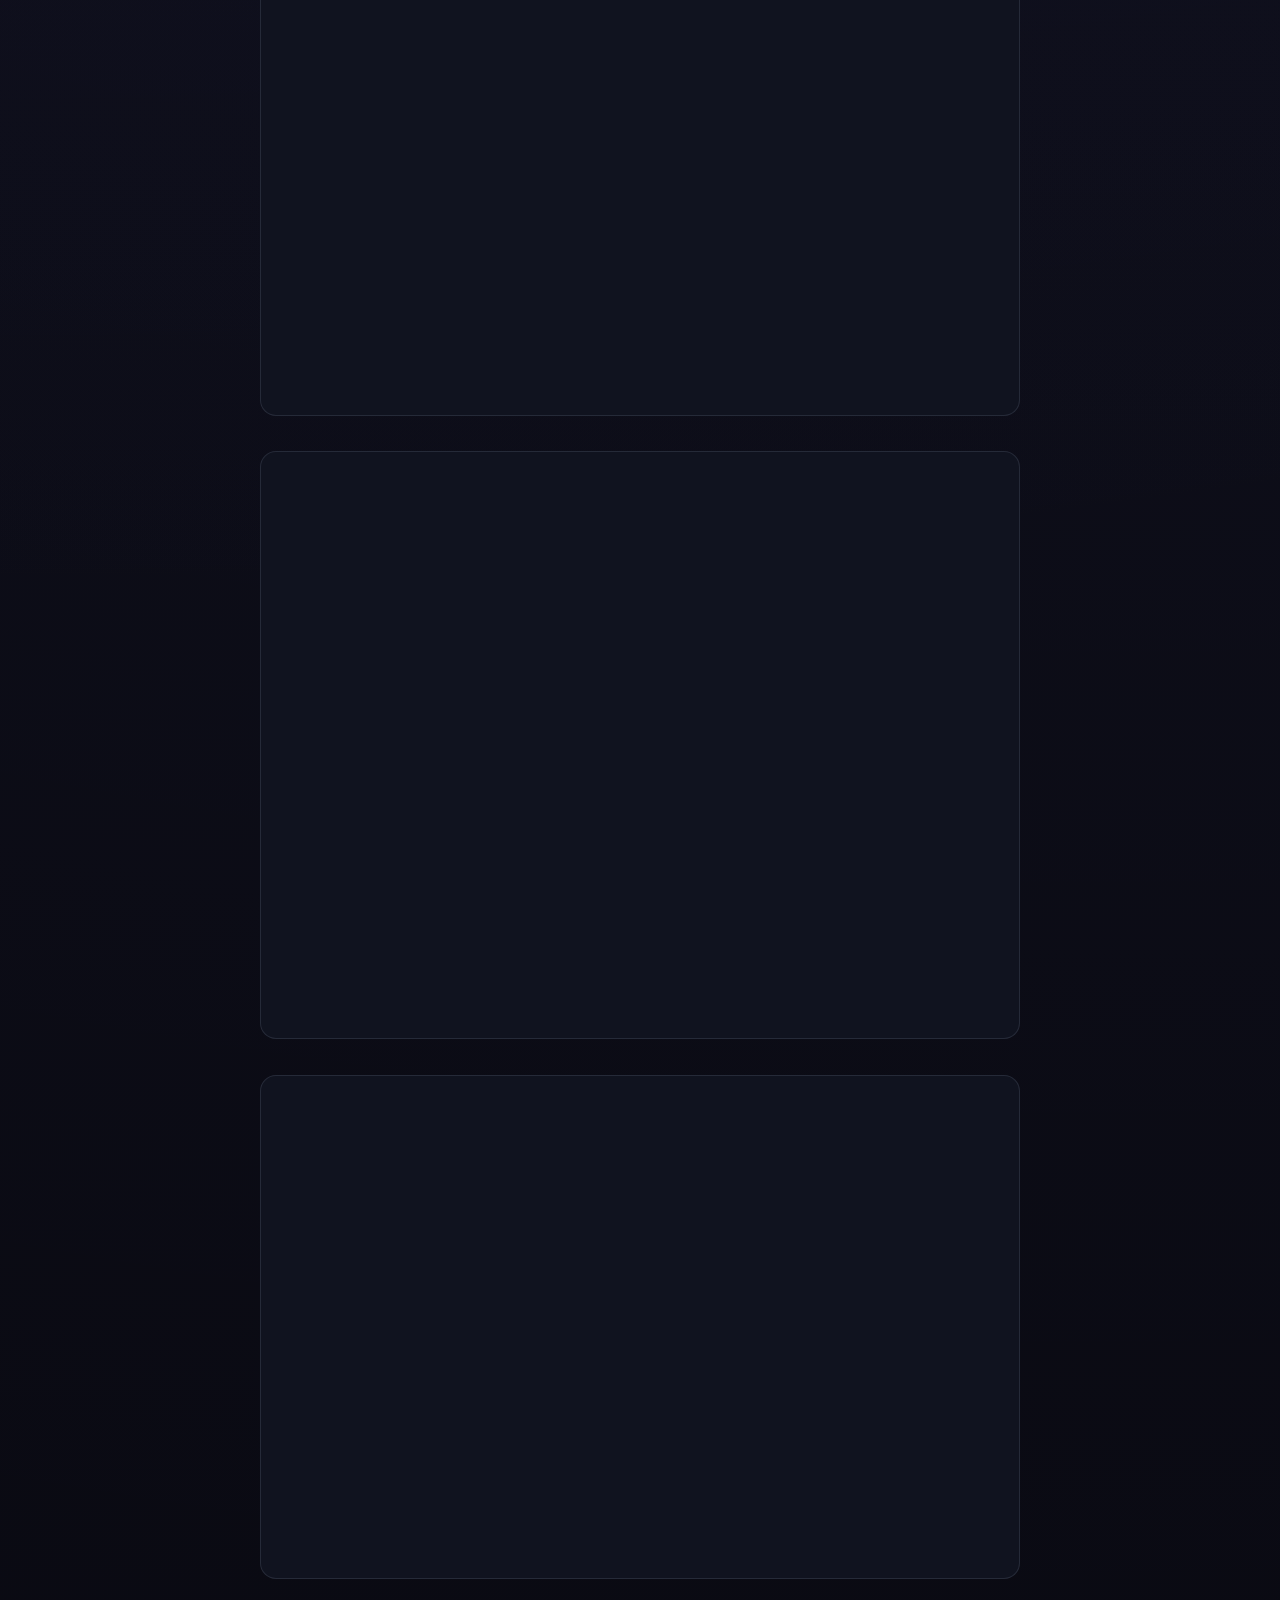
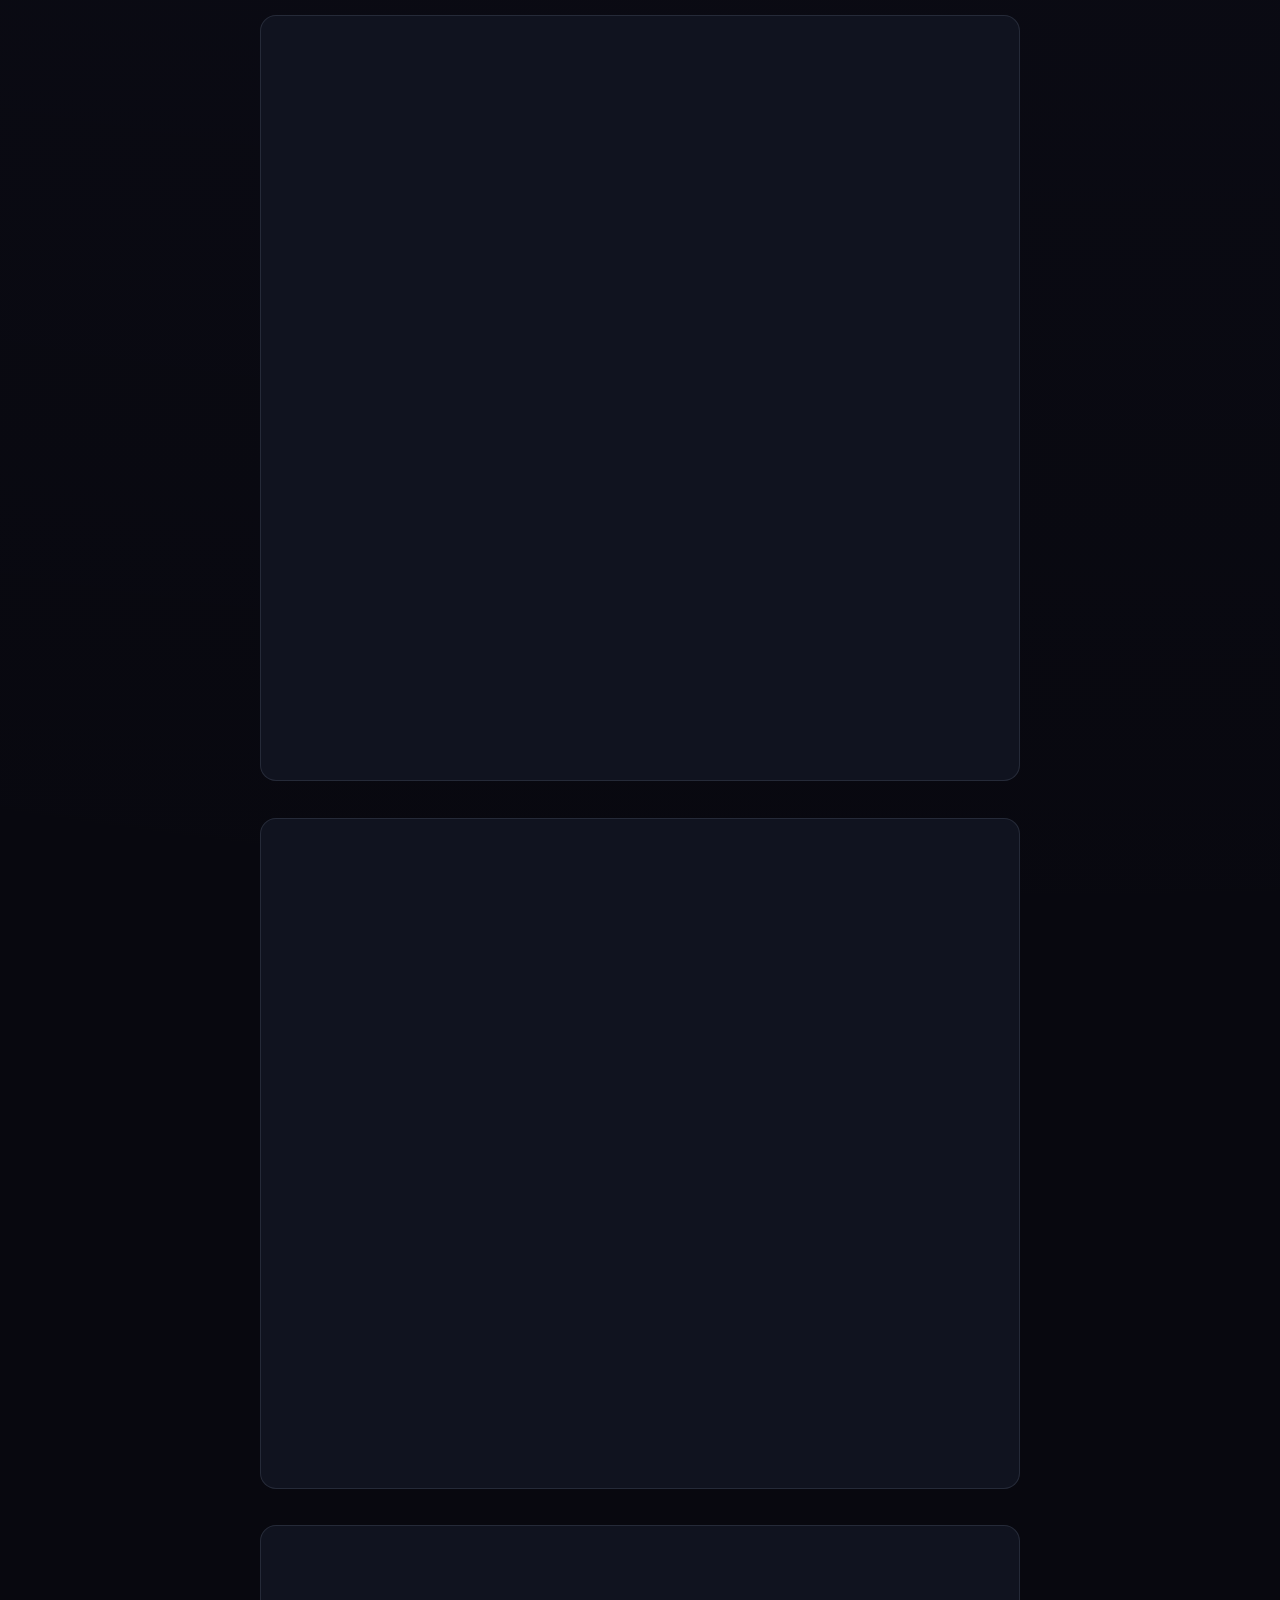
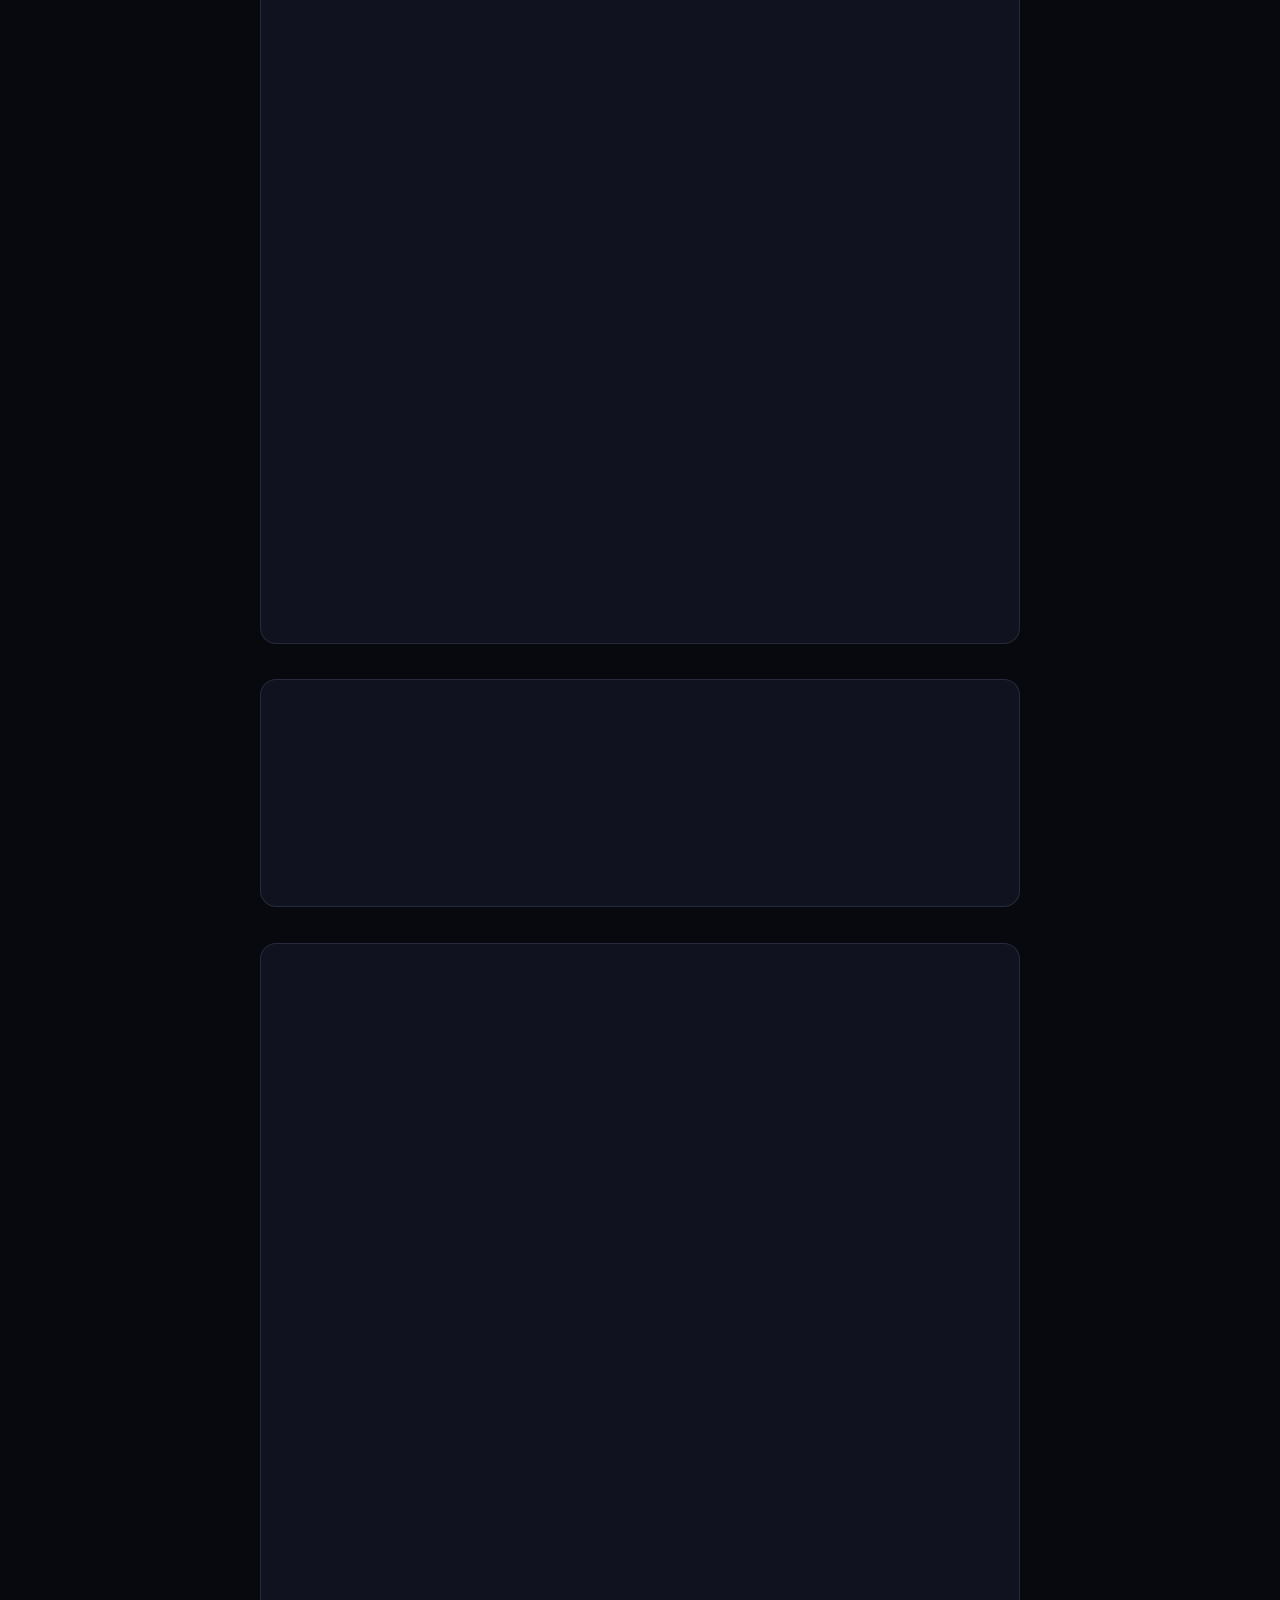
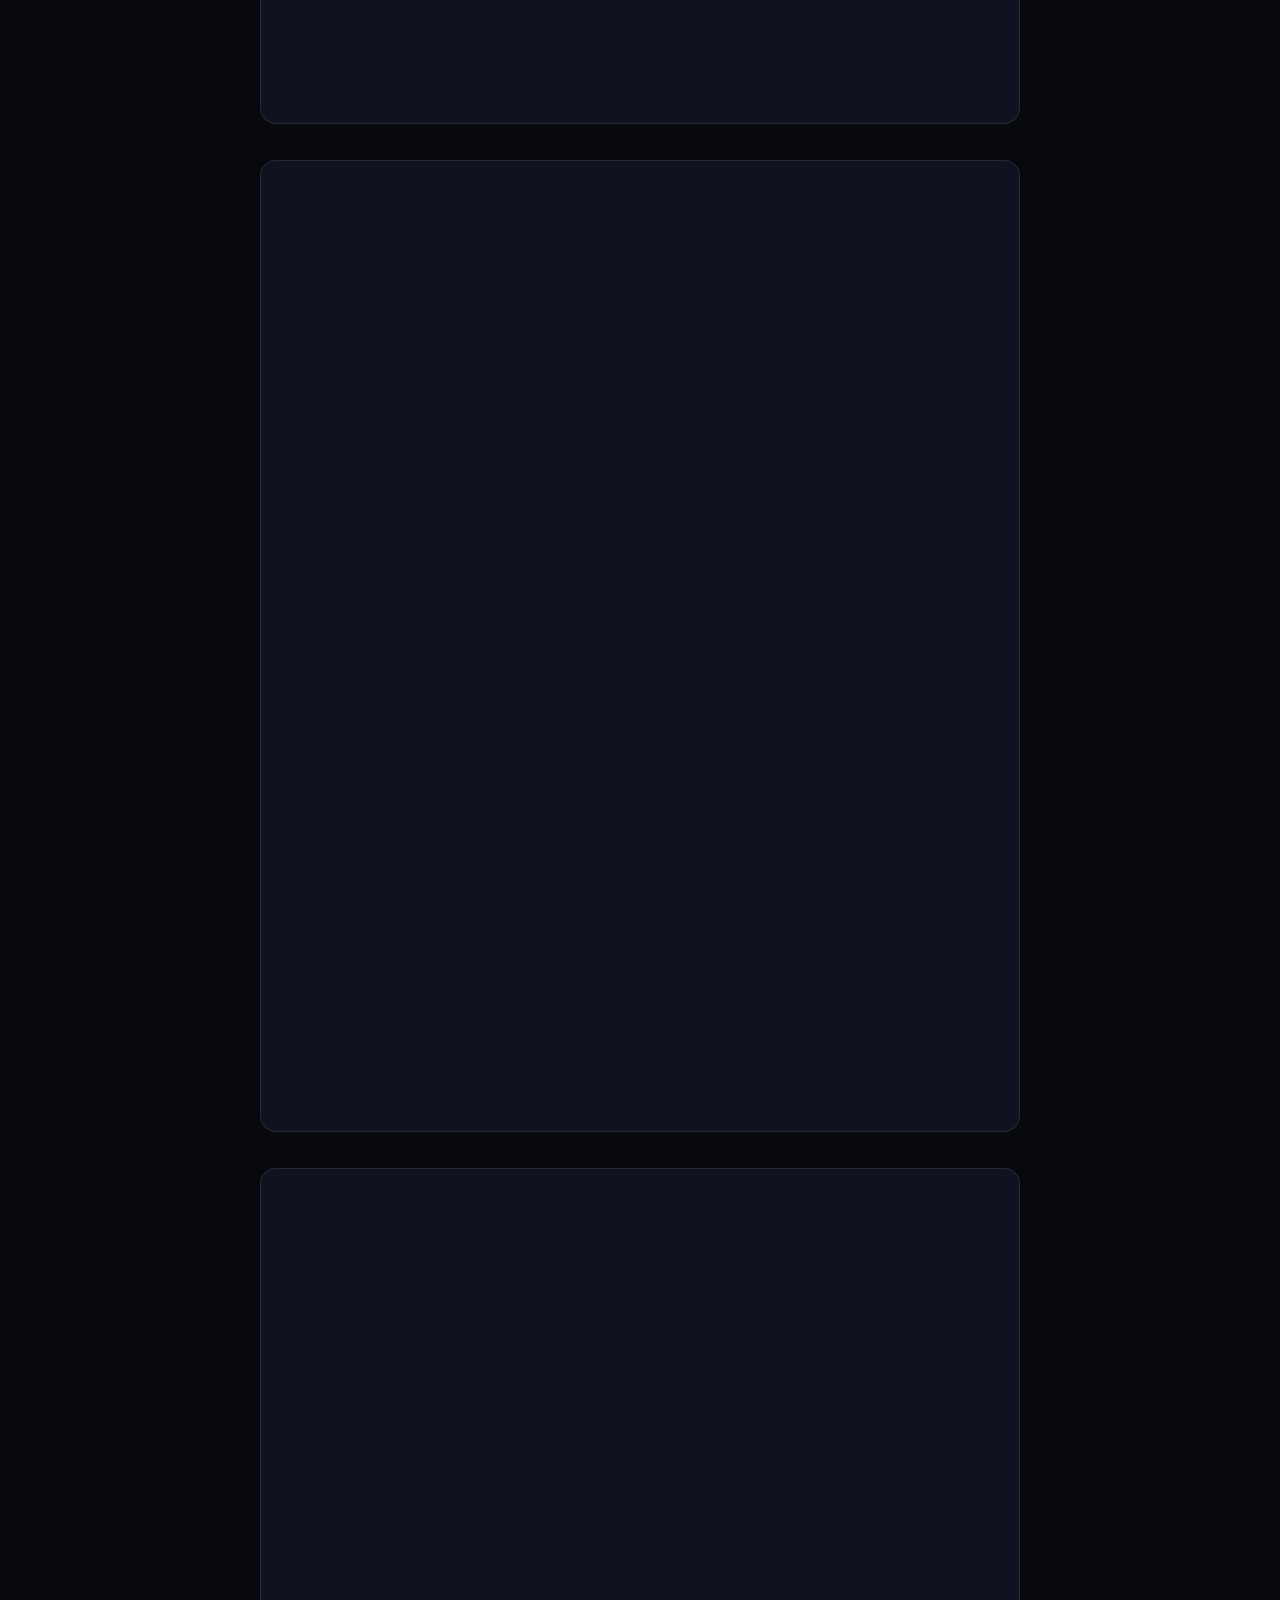
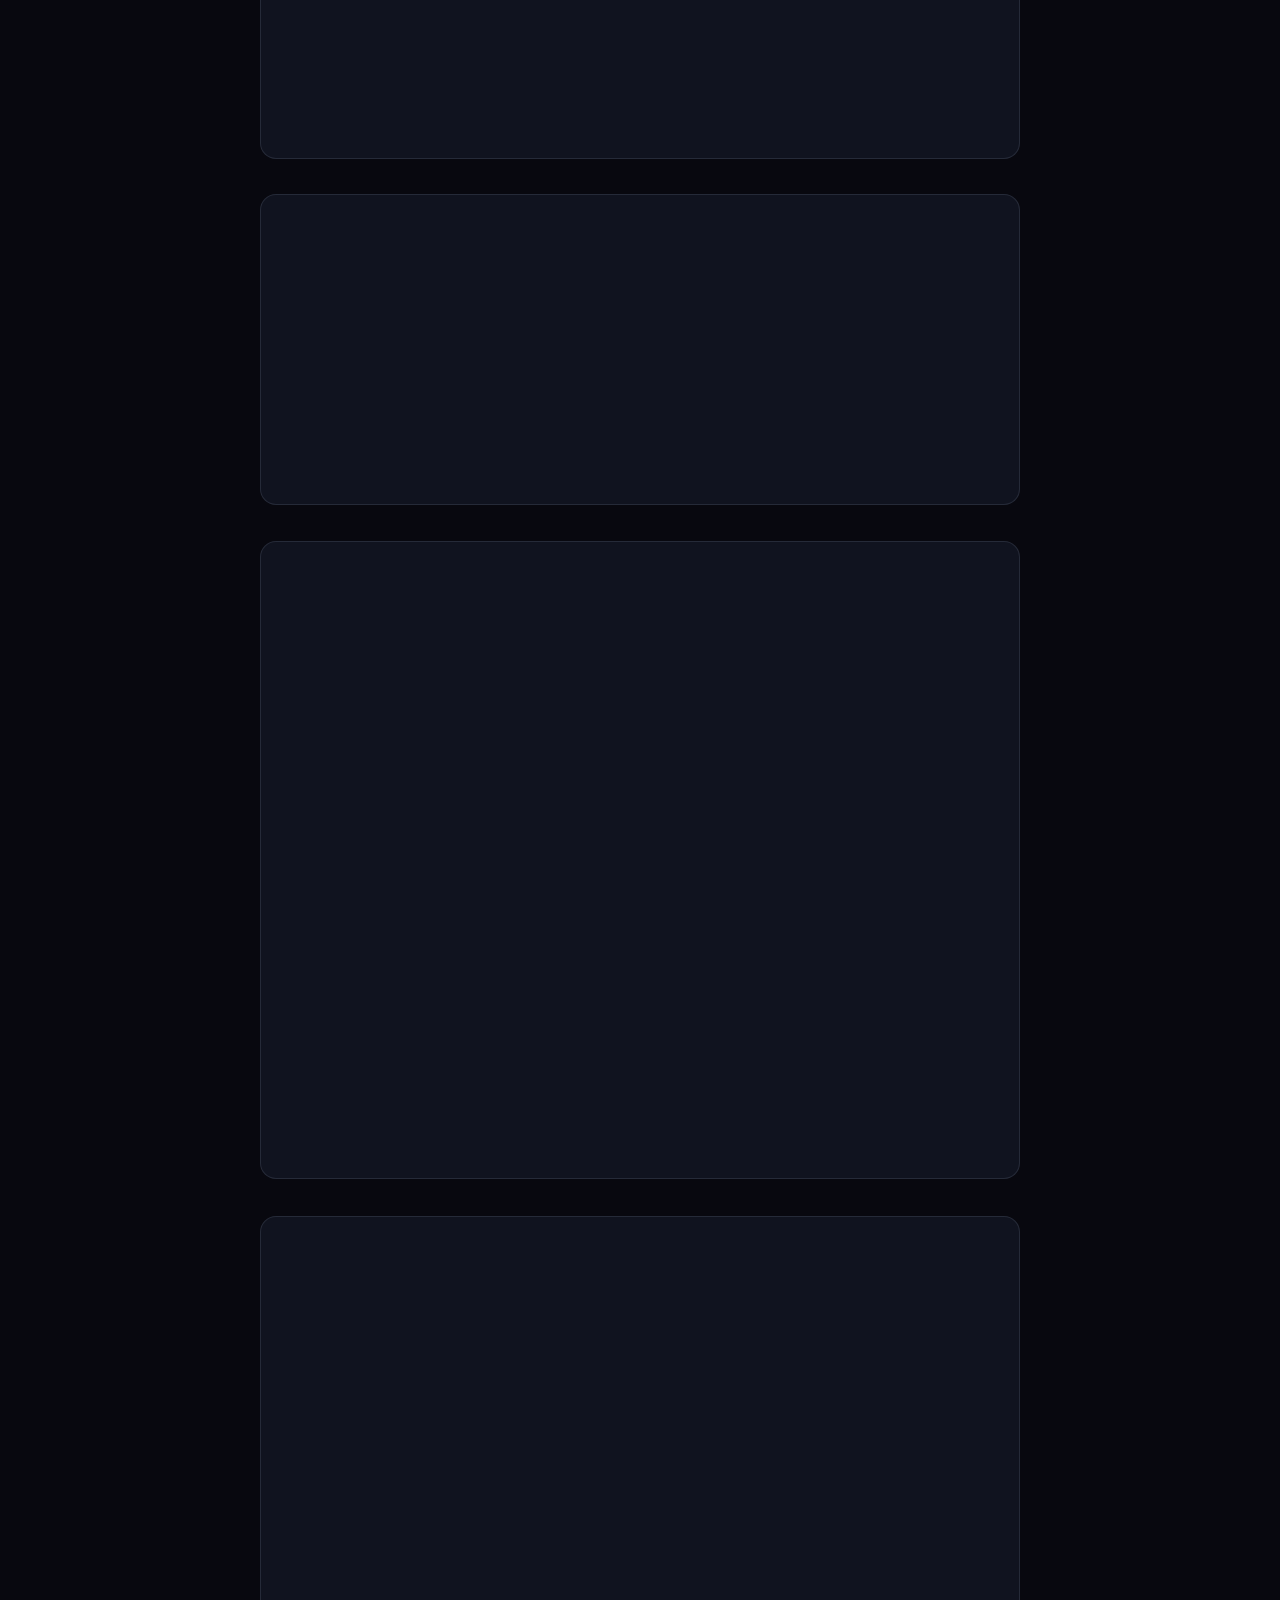
==== commit 109477b0: "update changelog: v2.51.0" ====
--- a/docs/changelog.html
+++ b/docs/changelog.html
@@ -125,6 +125,36 @@
       <p>What's new, improved, and fixed in each release.</p>
     </div>
 
+    <!-- v2.51.0 -->
+    <div class="release">
+      <div class="release-header">
+        <span class="release-version">v2.51.0</span>
+        <span class="release-date">November 28, 2026</span>
+      </div>
+      <div class="release-body">
+        <div class="section section-new">
+          <div class="section-title"><span class="section-icon">🆕</span> New</div>
+          <ul>
+            <li>On the dashboard, a task with several sessions has a ⋯ menu for all of them at once: Change ticket, Mark all as meeting, Mark all as break, Mark task done, Exclude all from total and Delete all sessions</li>
+            <li>Deleting a session that is logged in Jira asks whether to delete its worklog from Jira too. The box starts ticked; Settings → Integrations changes that. Jira is asked first — if it refuses, nothing is deleted</li>
+            <li>The Today and Yesterday lists show each ticket's Jira status, like All Tasks does, and you can move the ticket from there</li>
+          </ul>
+        </div>
+        <div class="section section-improved">
+          <div class="section-title"><span class="section-icon">🔧</span> Improved</div>
+          <ul>
+            <li>Quick Capture: Log past work is on the left and Start timer on the right</li>
+          </ul>
+        </div>
+        <div class="section section-fixed">
+          <div class="section-title"><span class="section-icon">🐛</span> Fixed</div>
+          <ul>
+            <li>Insights: Estimate vs Actual and By Issue Type were always empty, because FlowTrack never read a ticket's issue type or estimate from Jira. It does now, and tickets read before are read once more the first time Insights shows them</li>
+          </ul>
+        </div>
+      </div>
+    </div>
+
     <!-- v2.50.0 -->
     <div class="release">
       <div class="release-header">
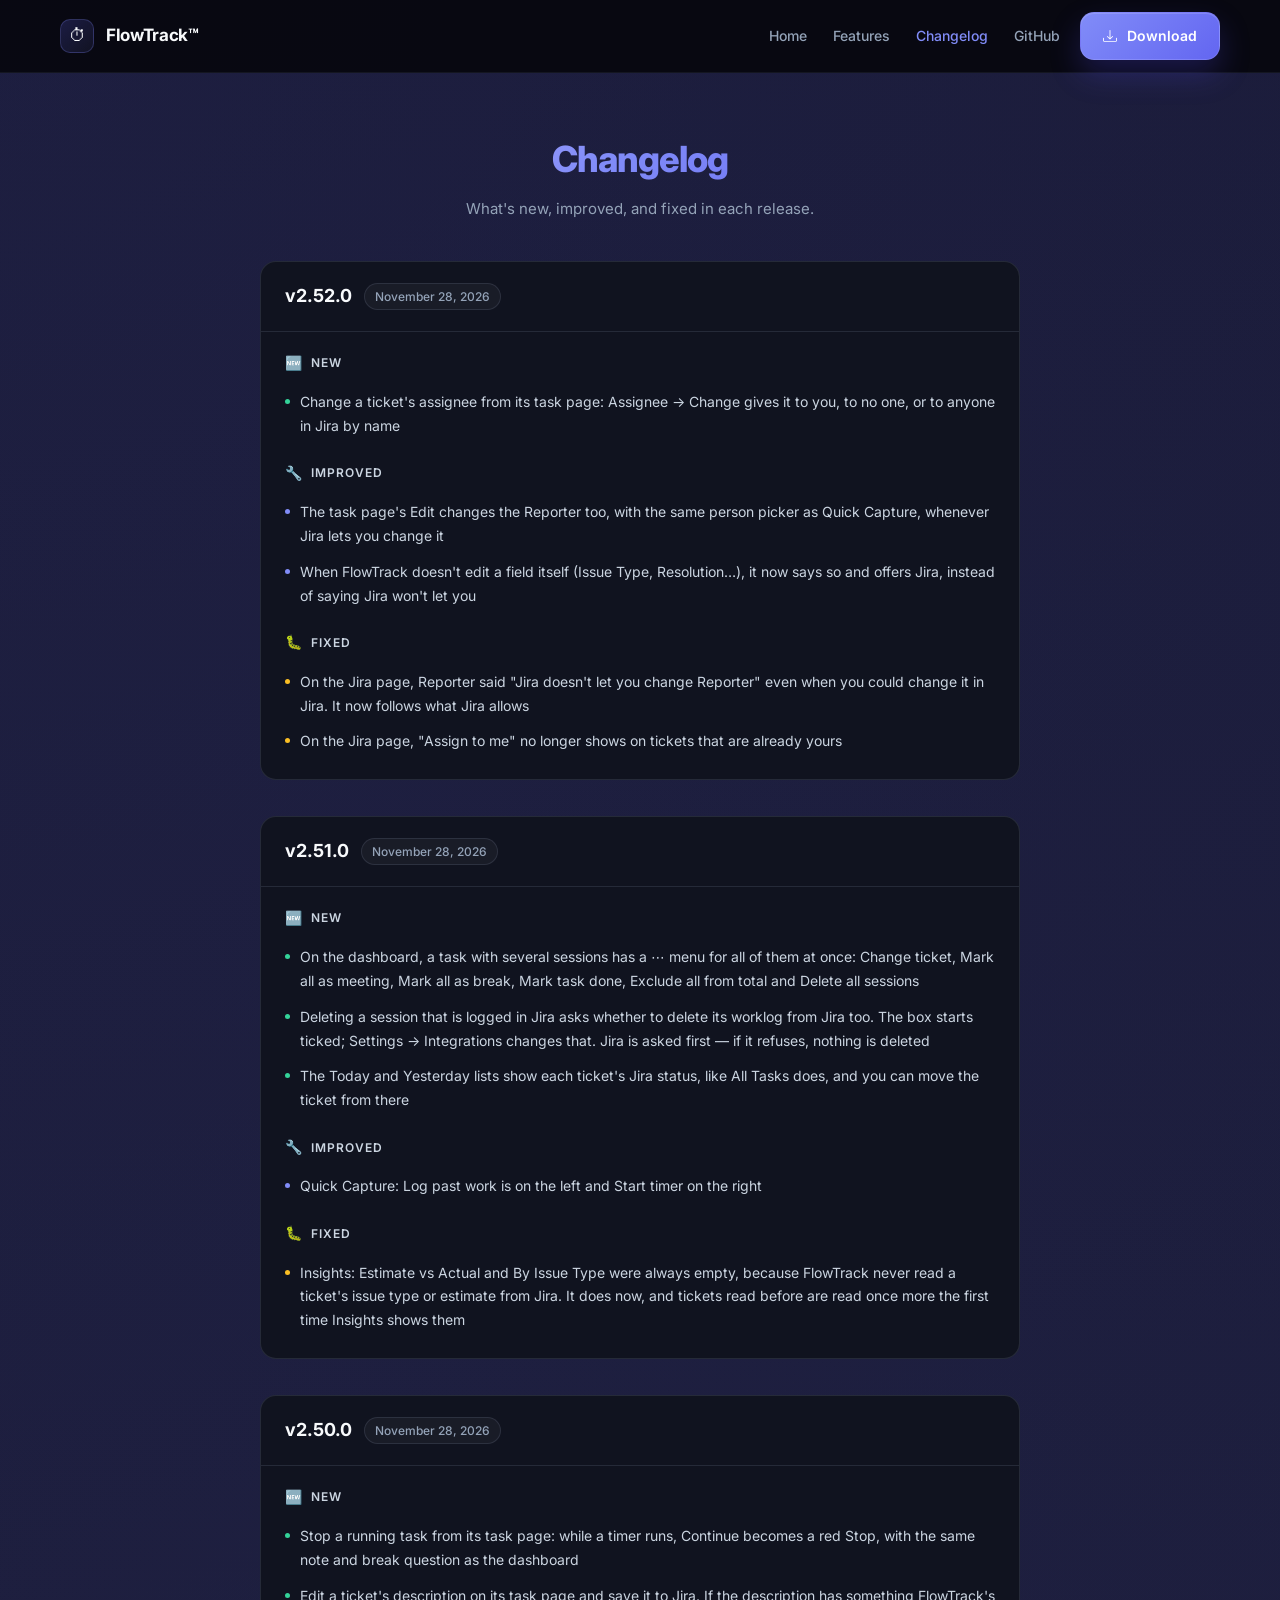
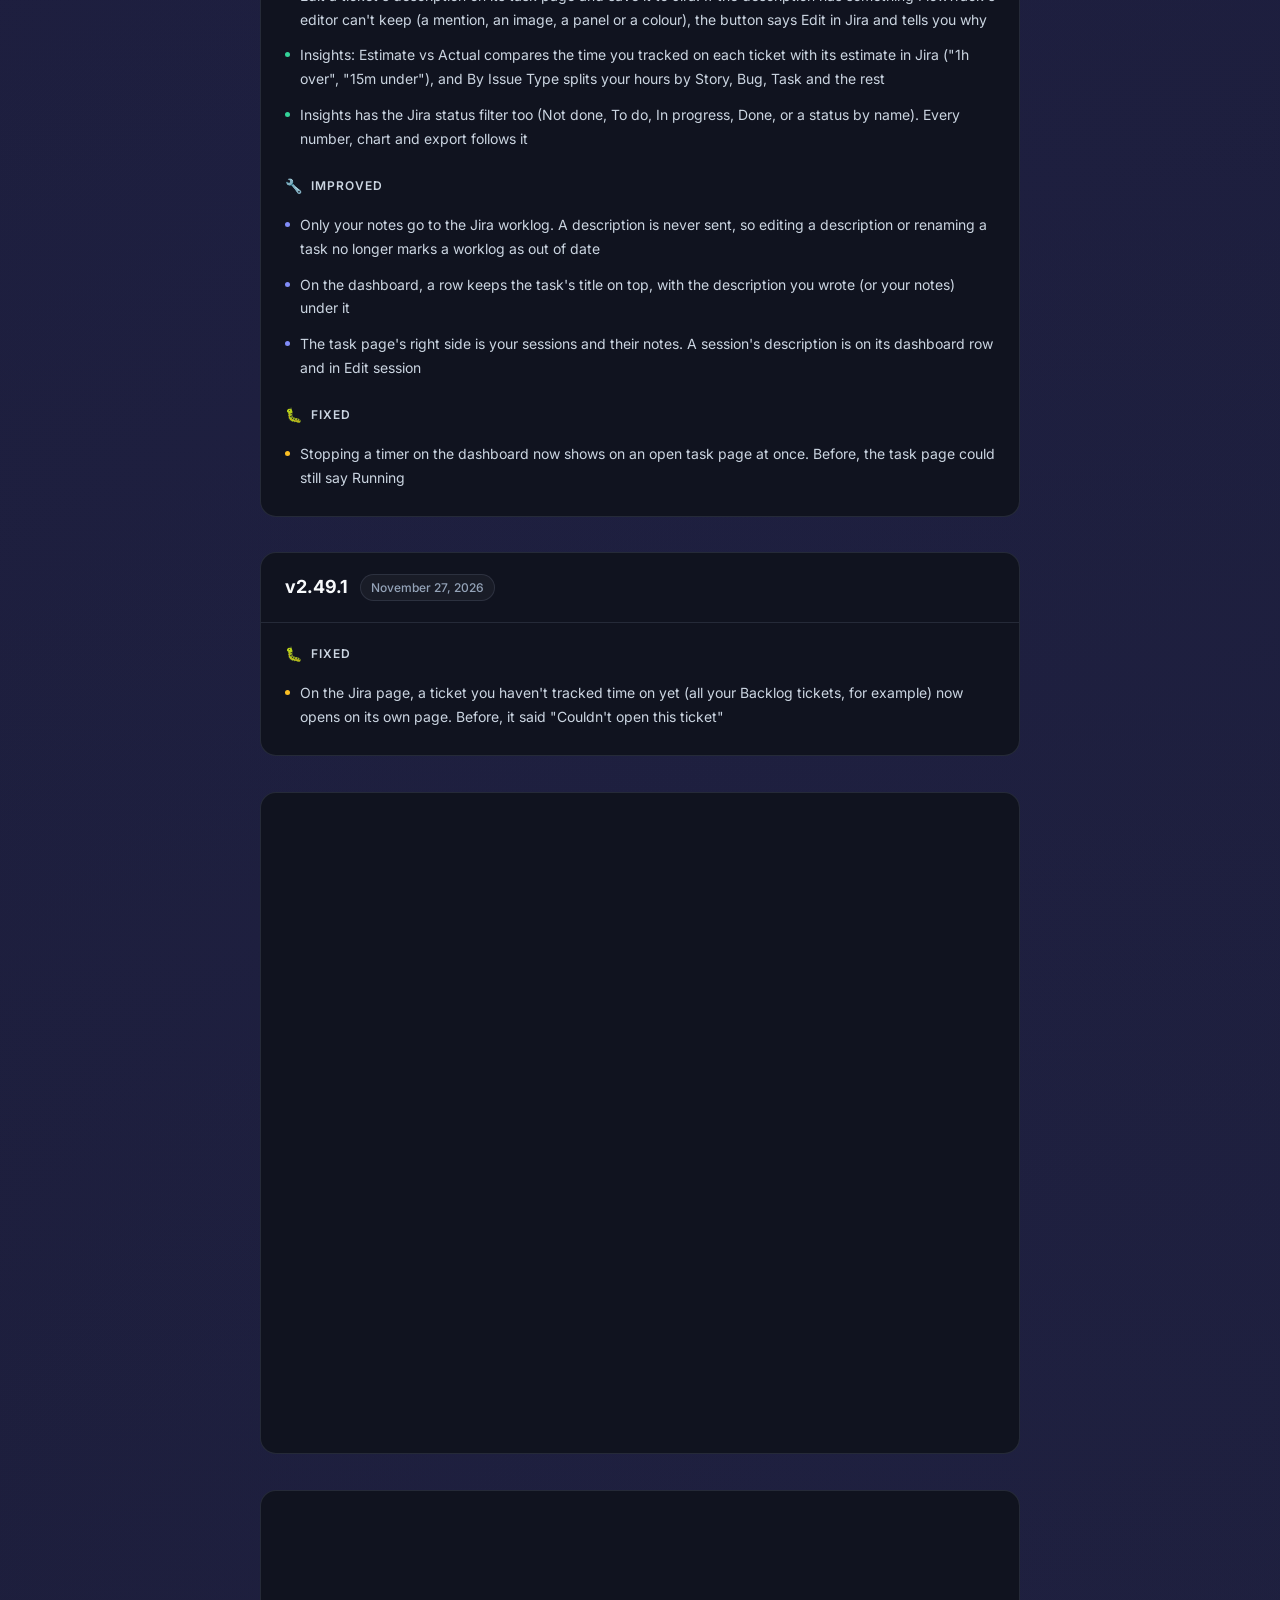
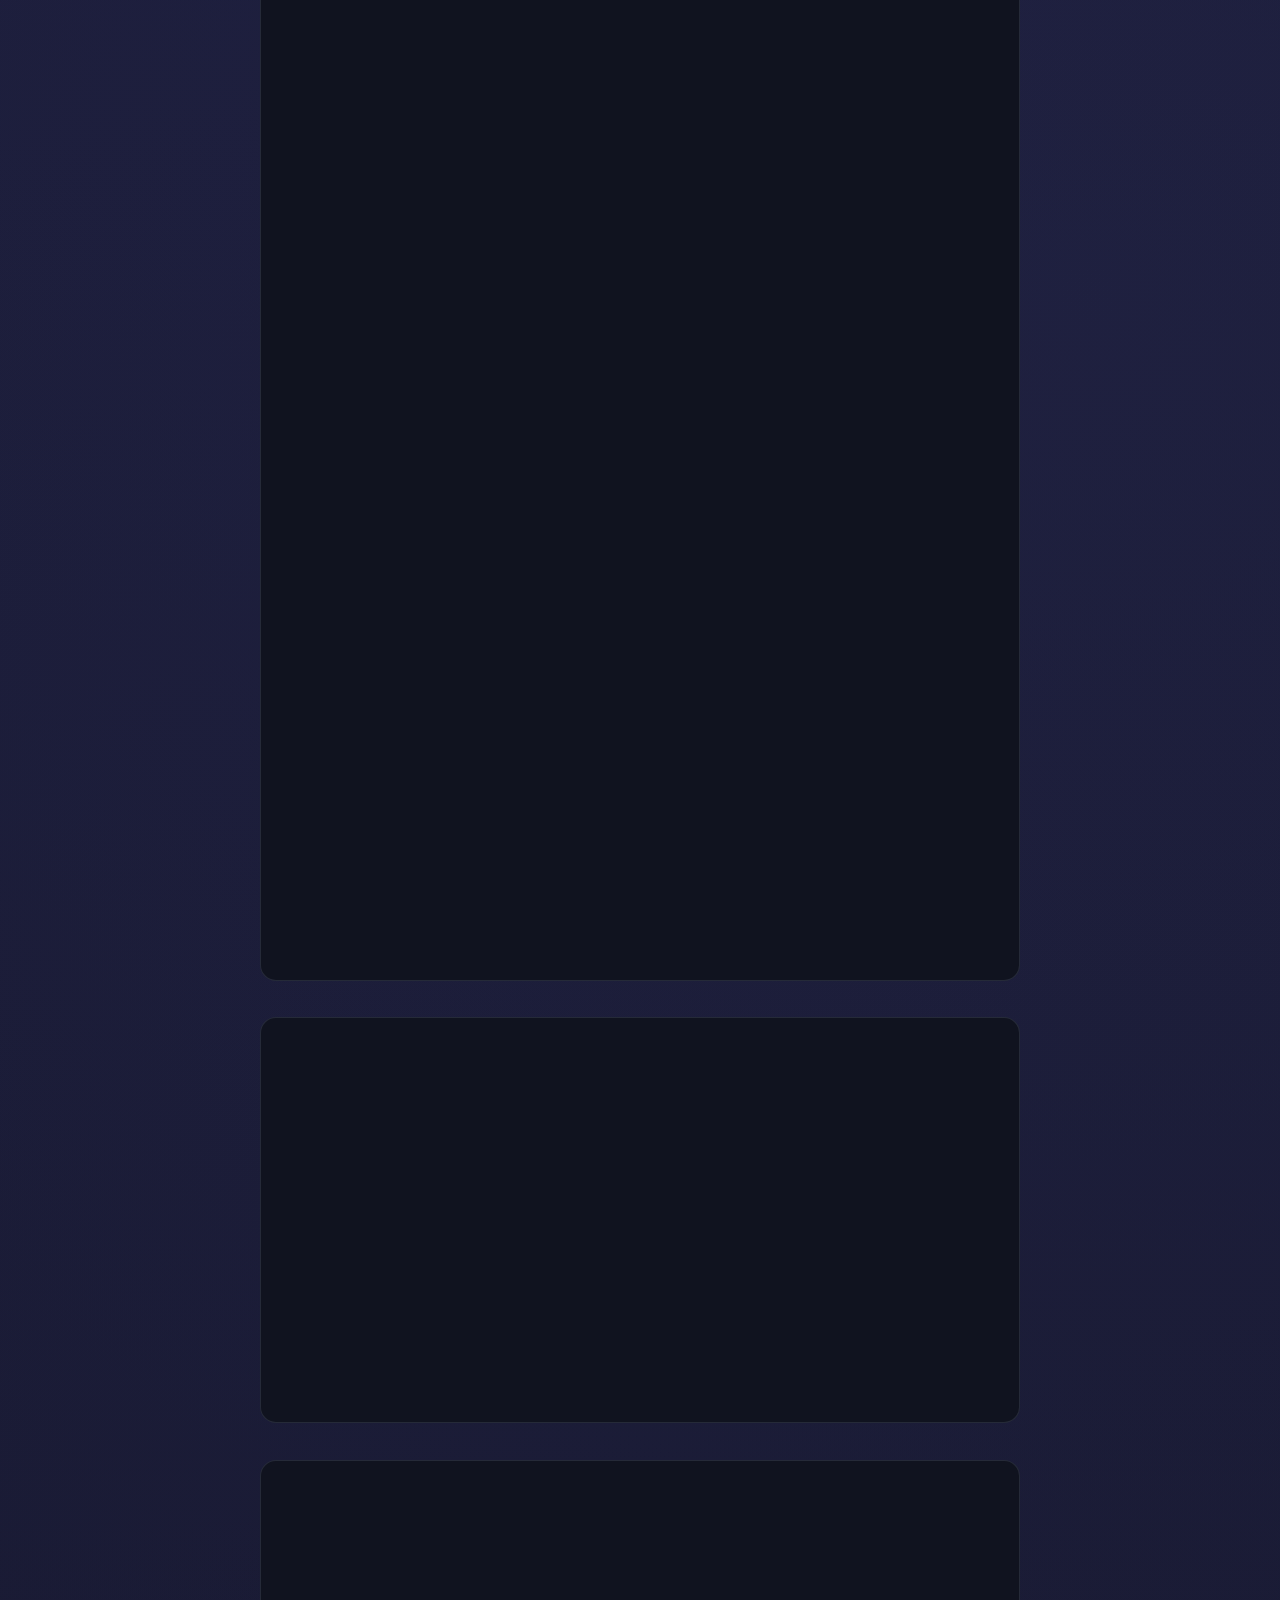
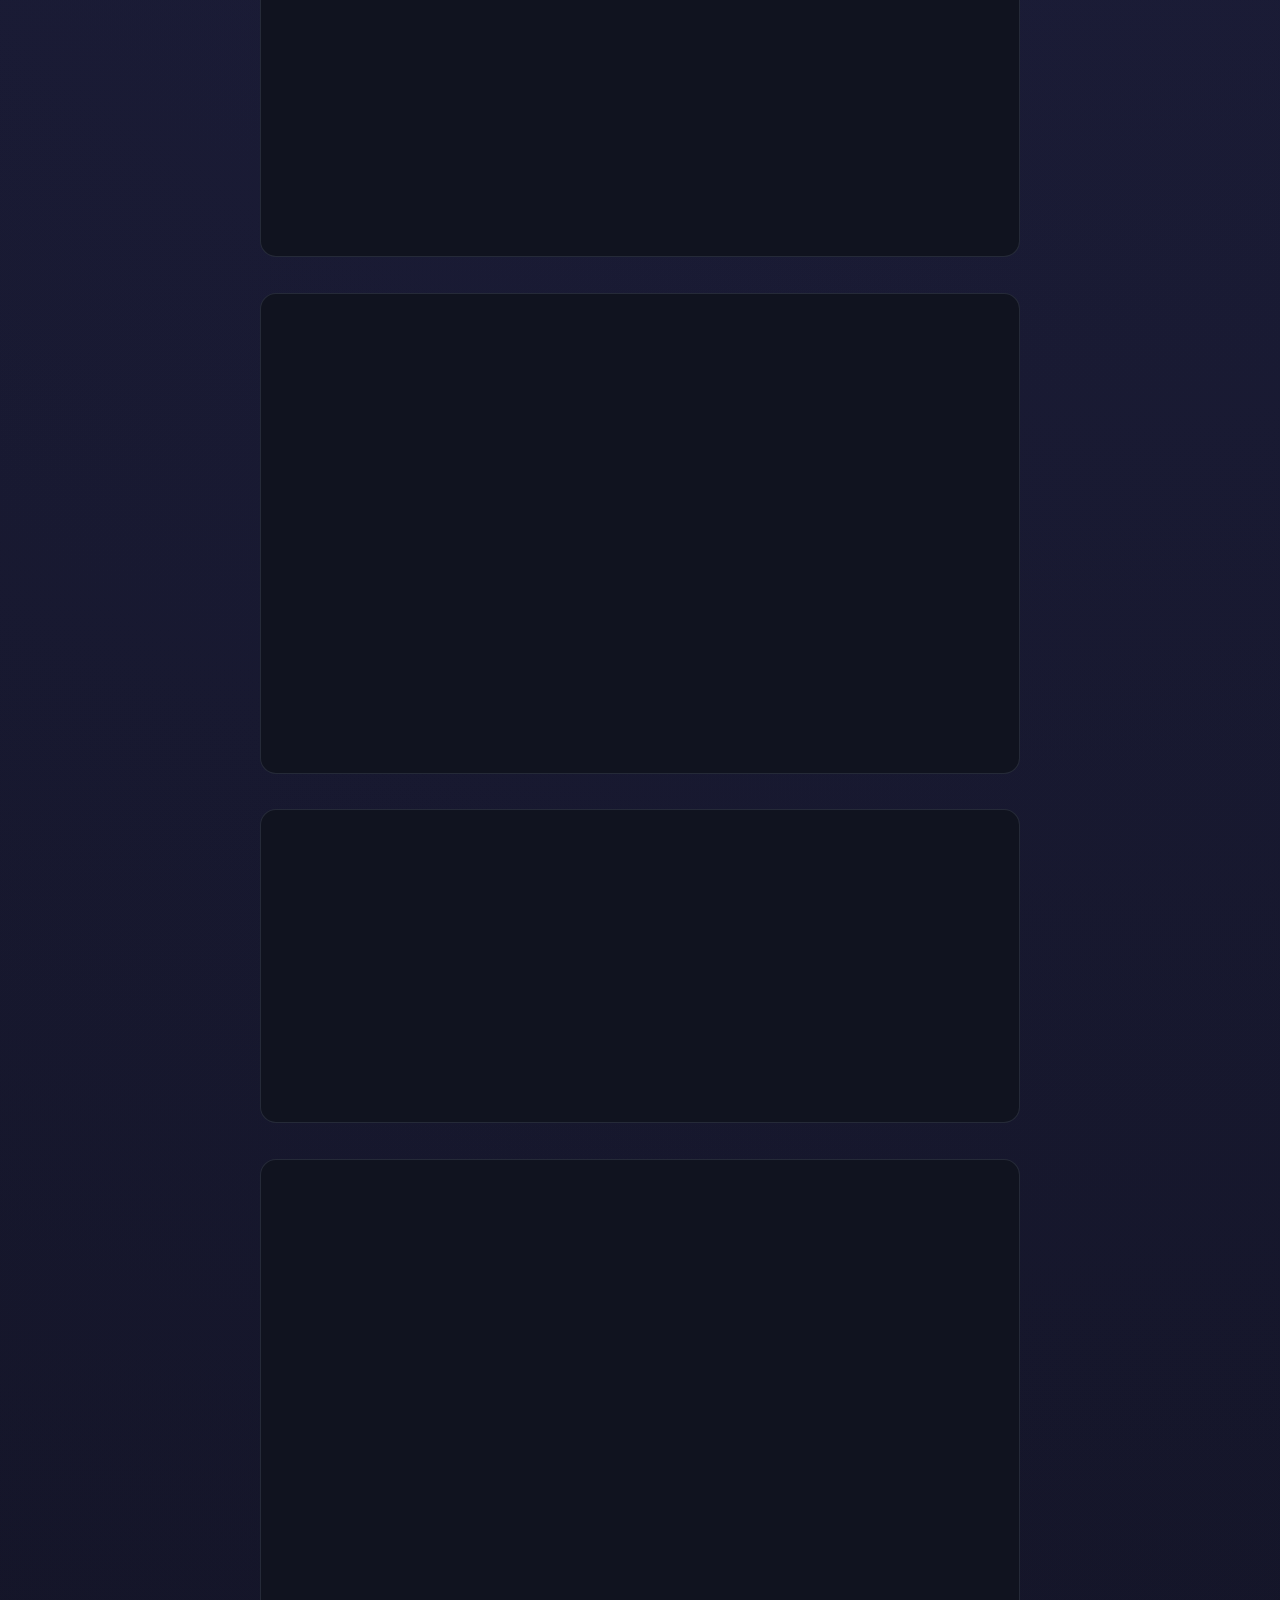
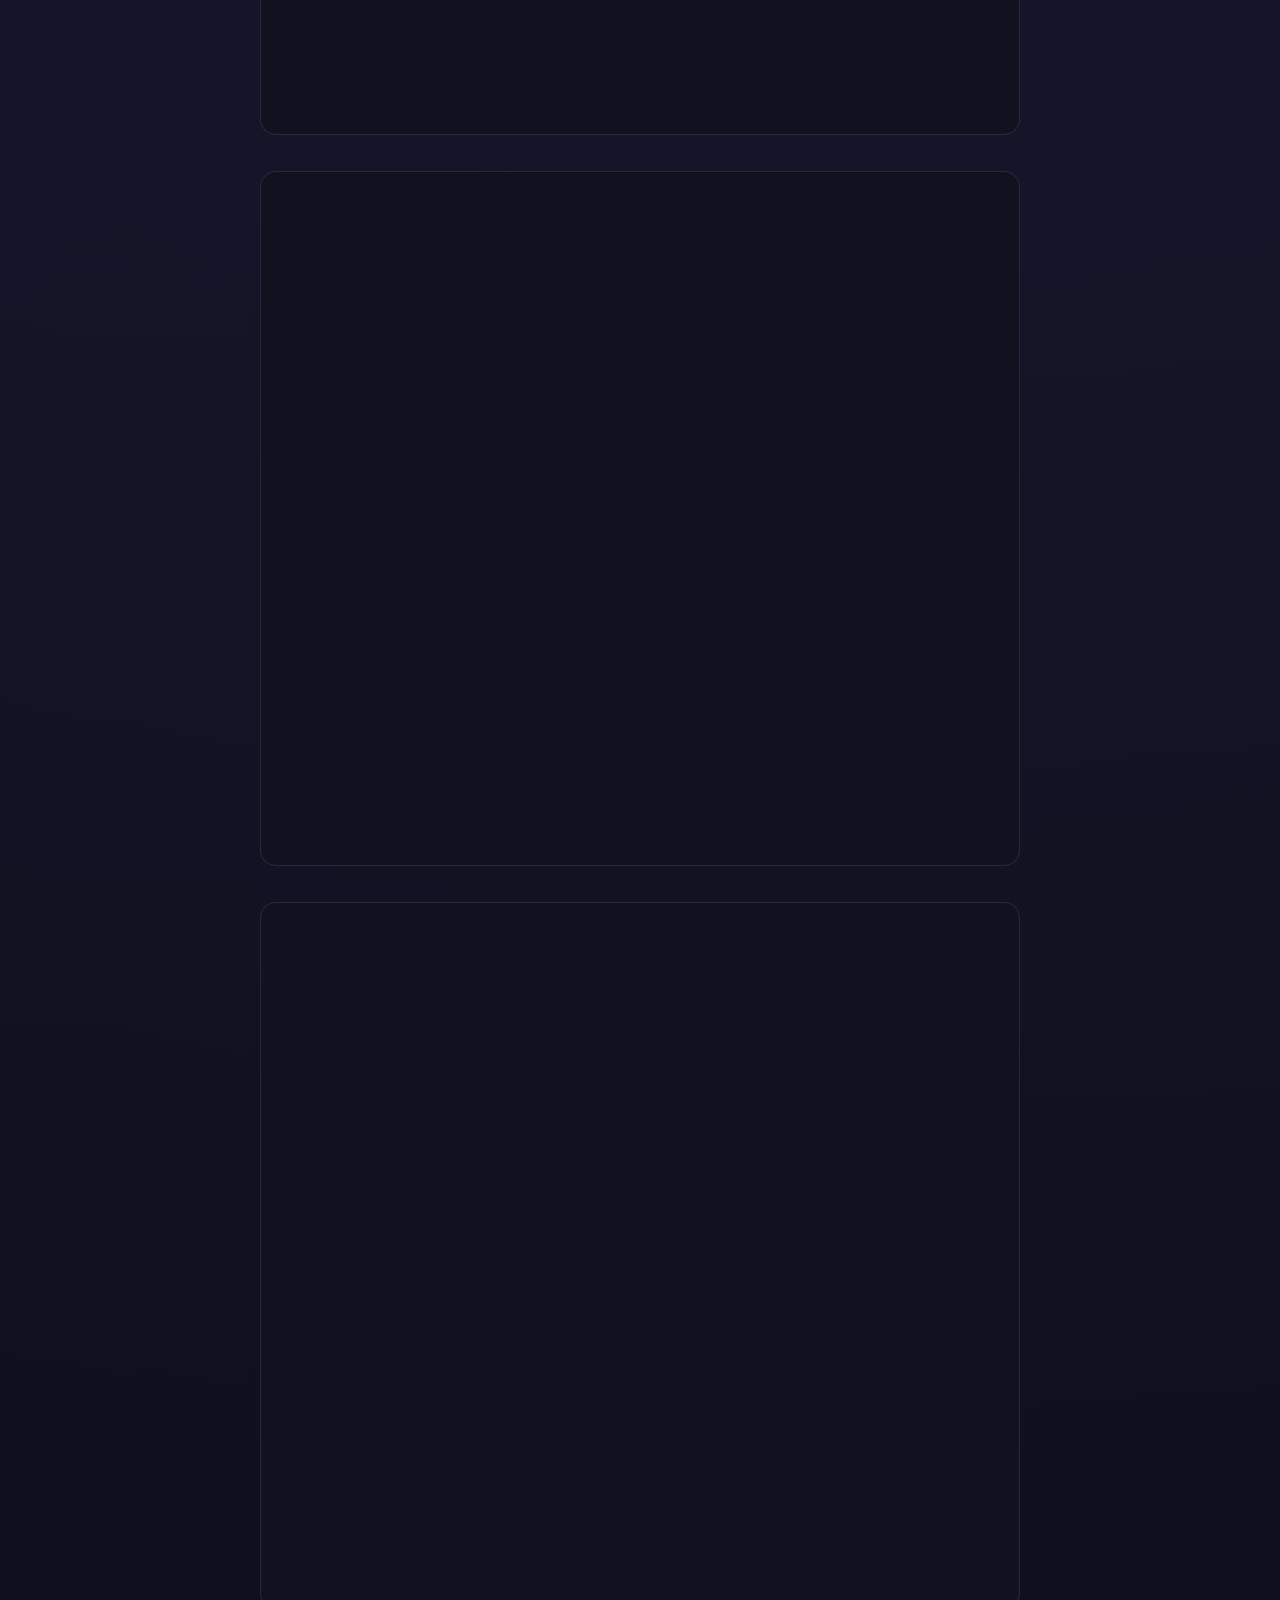
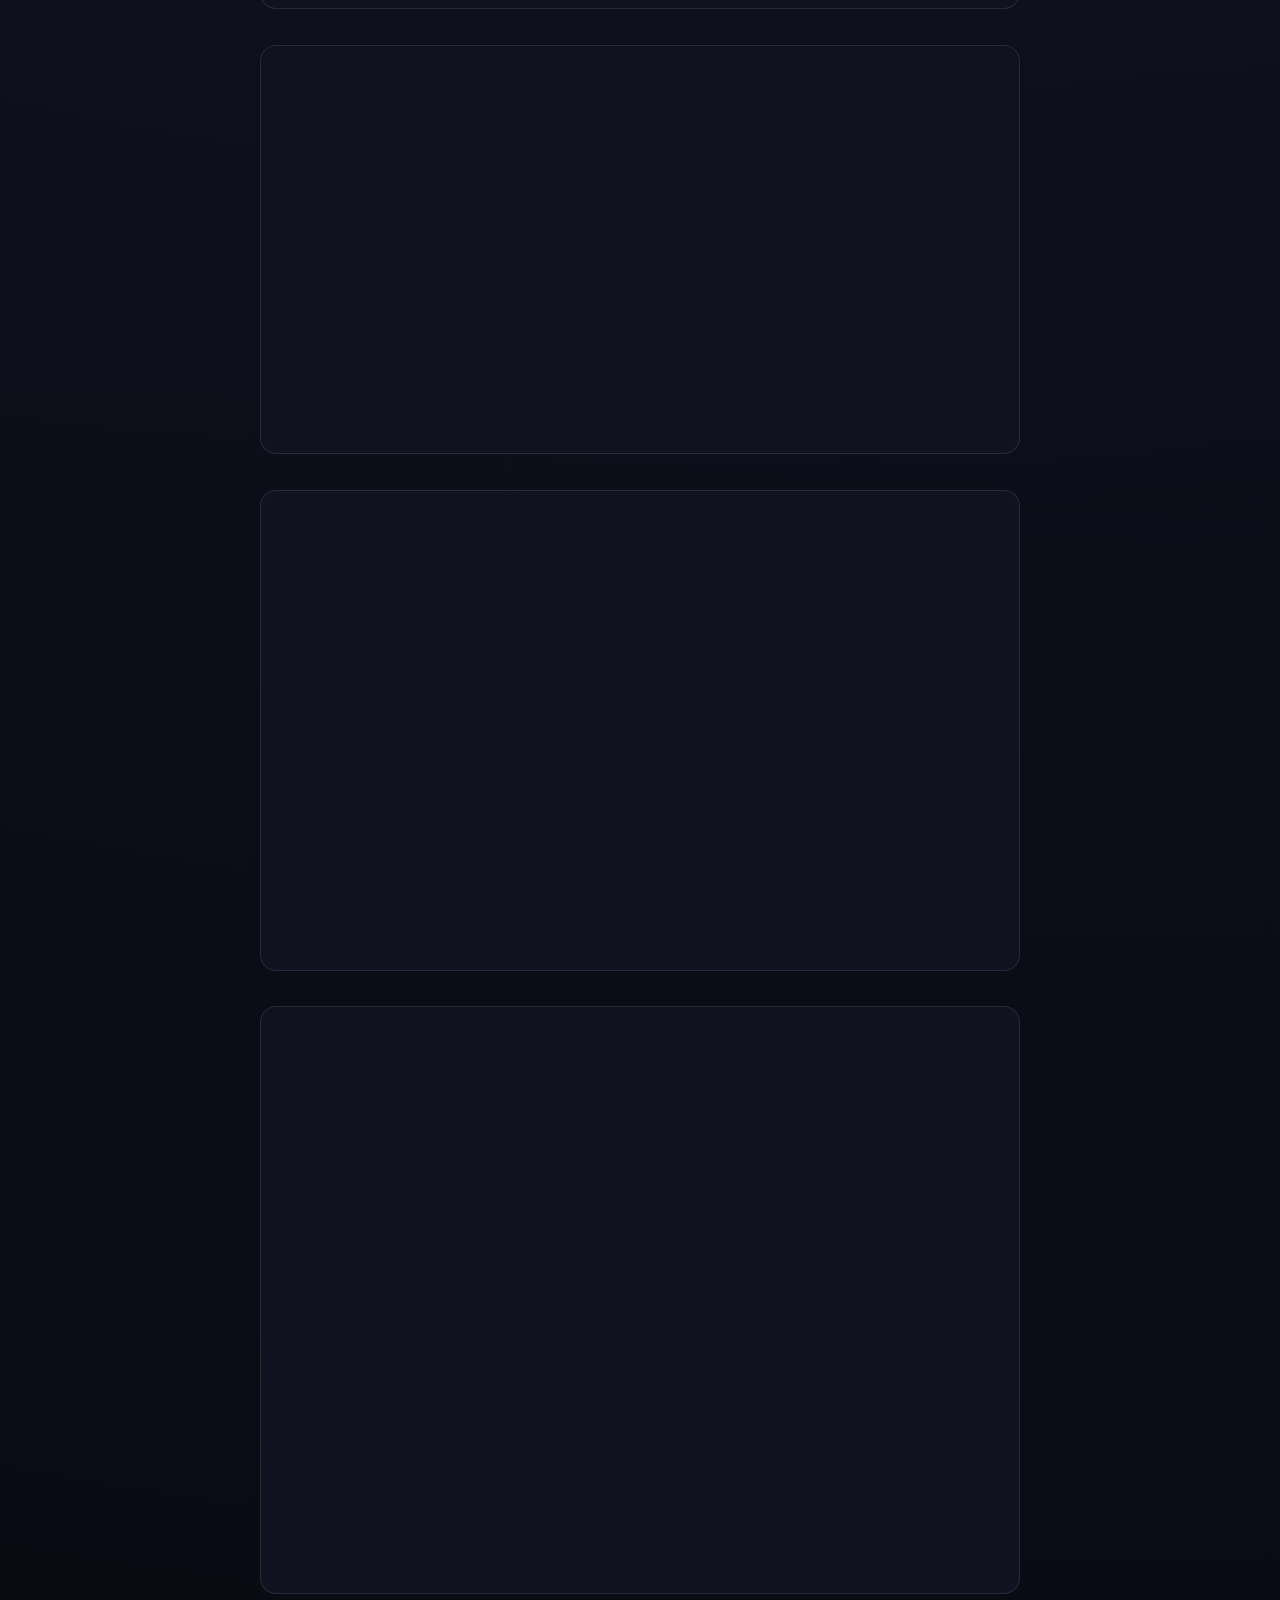
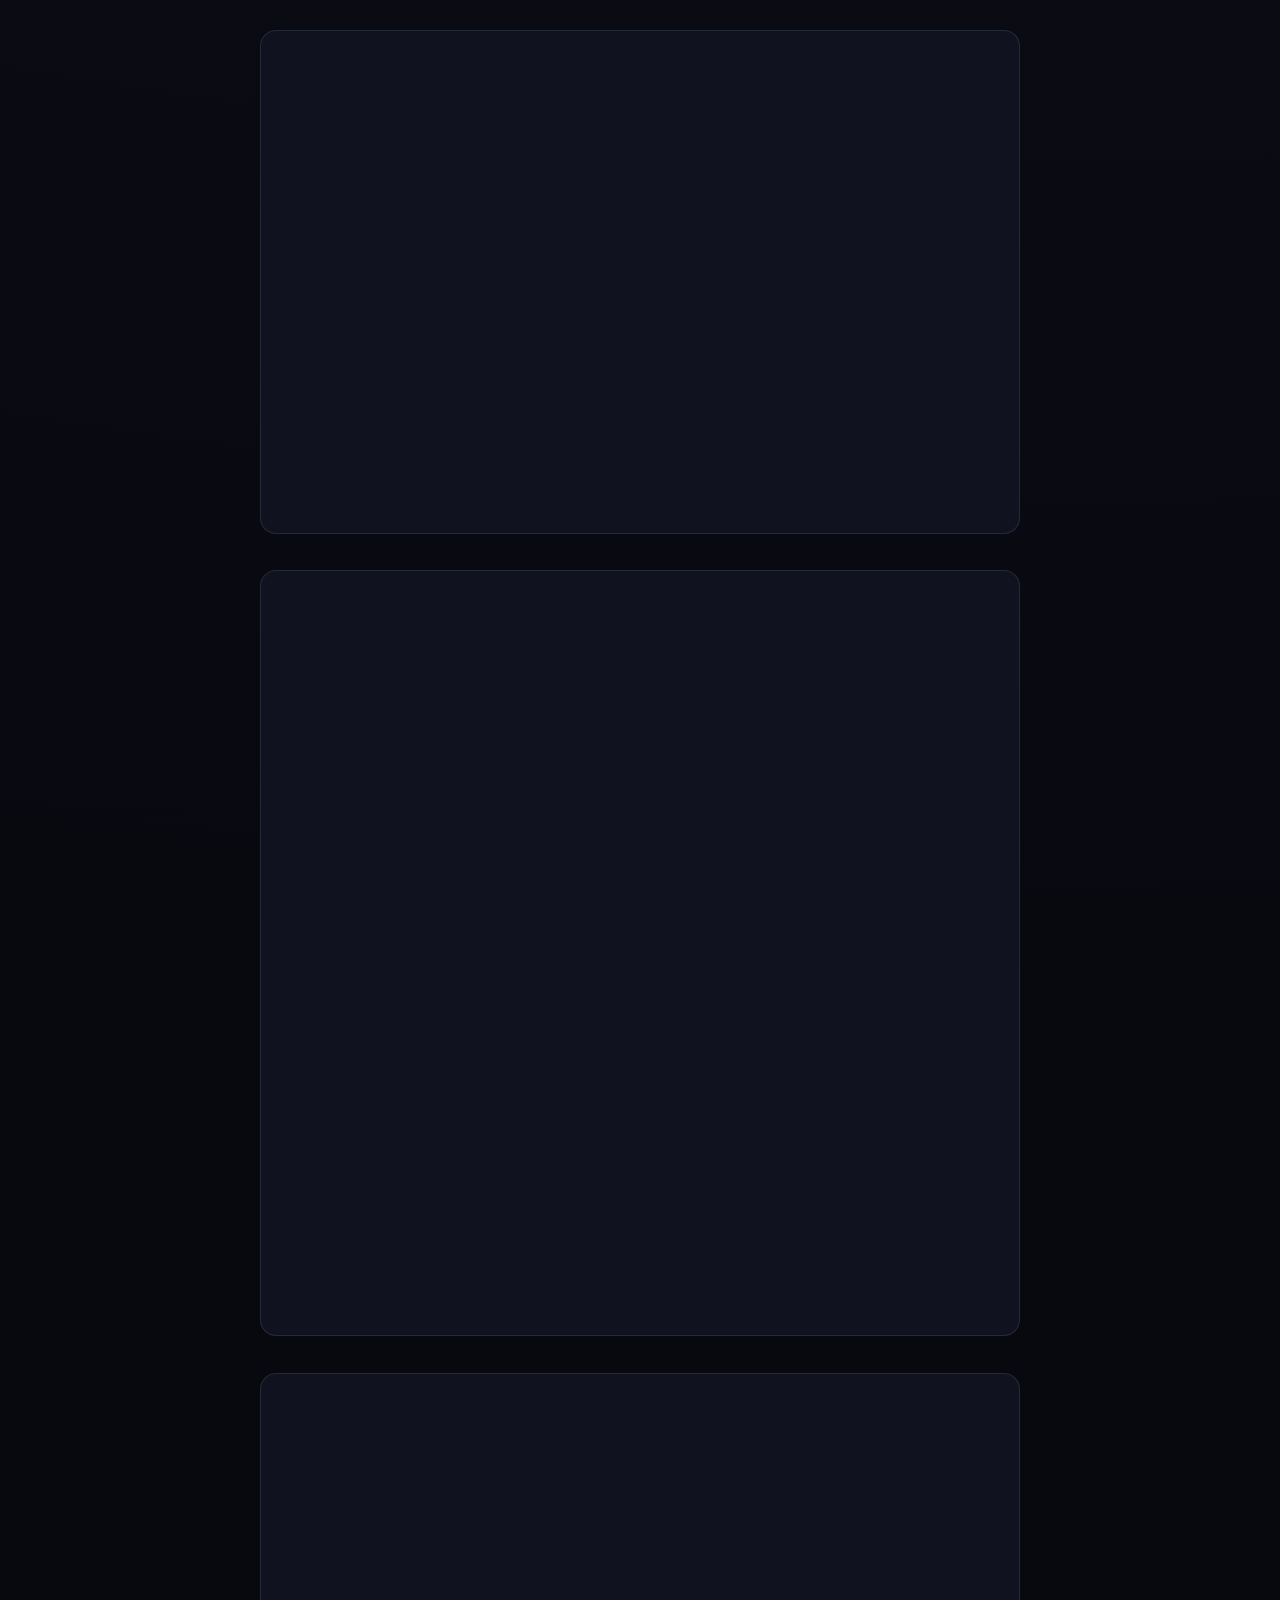
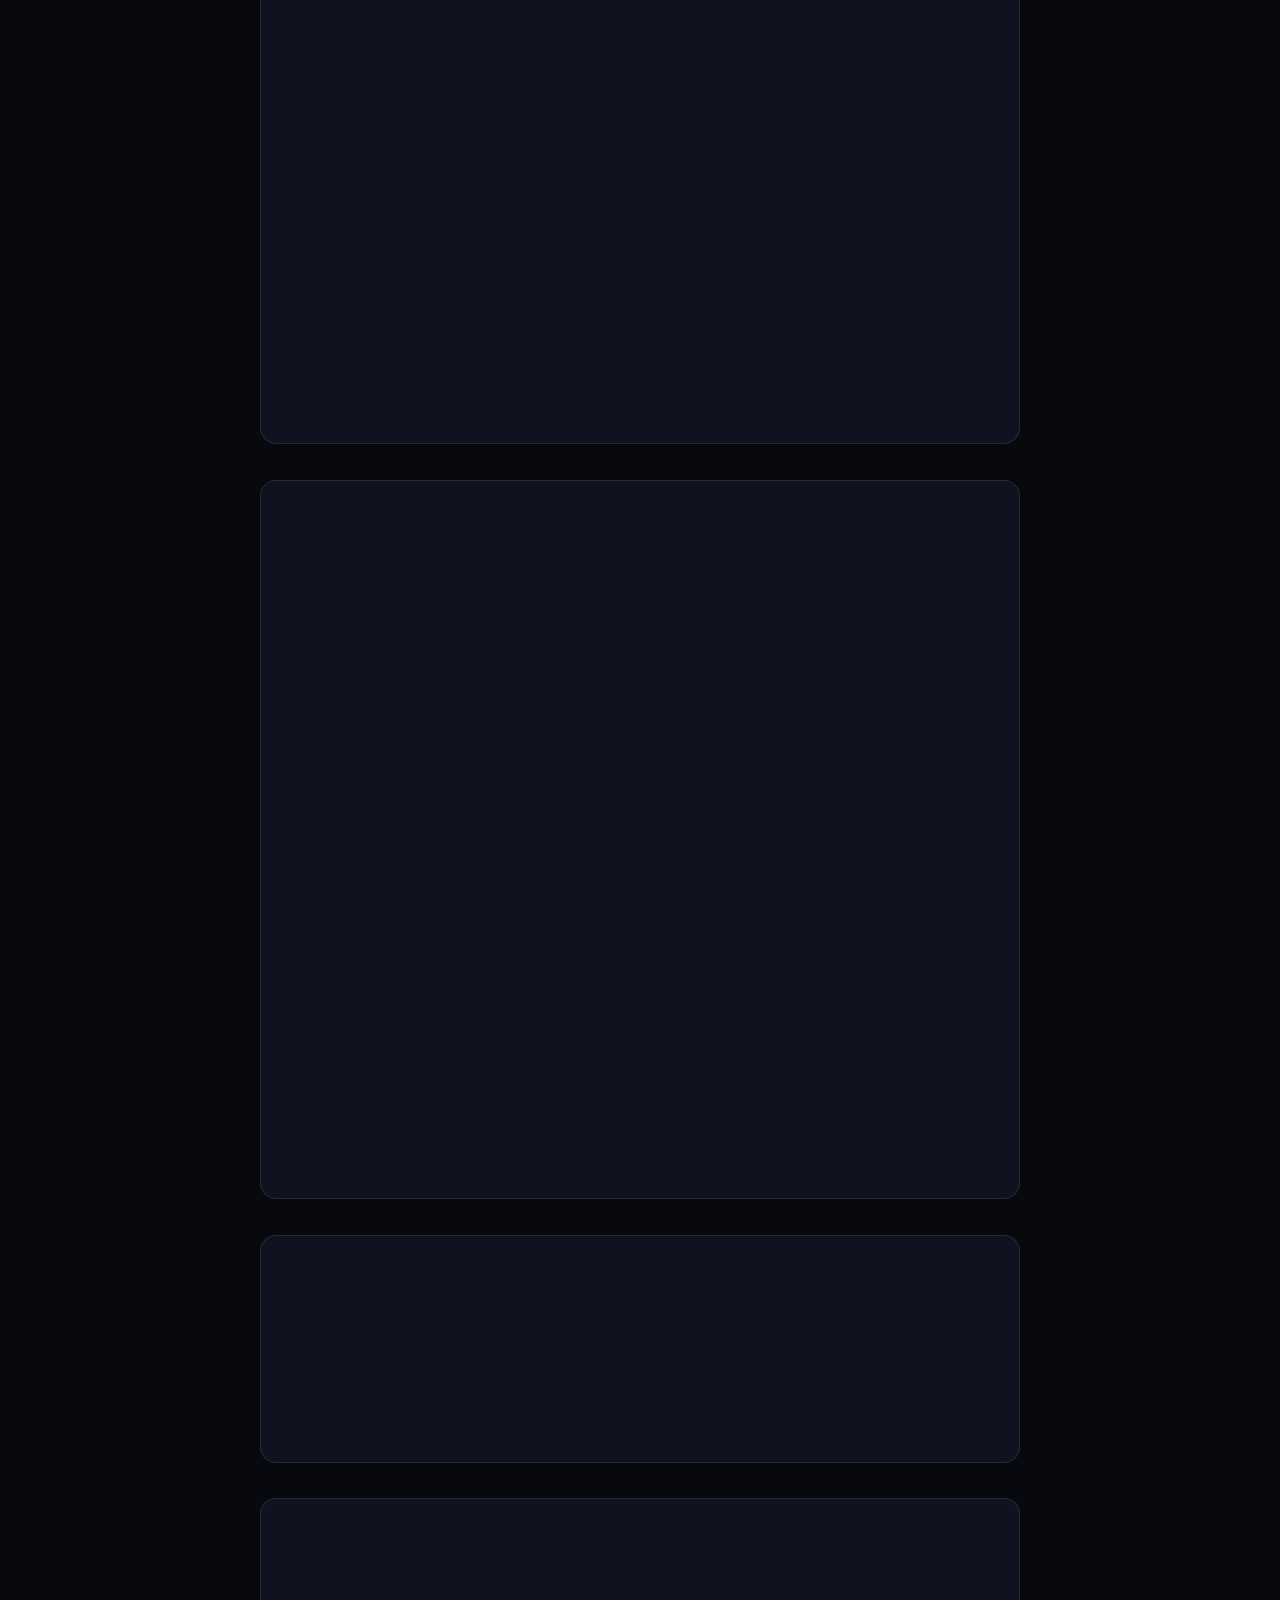
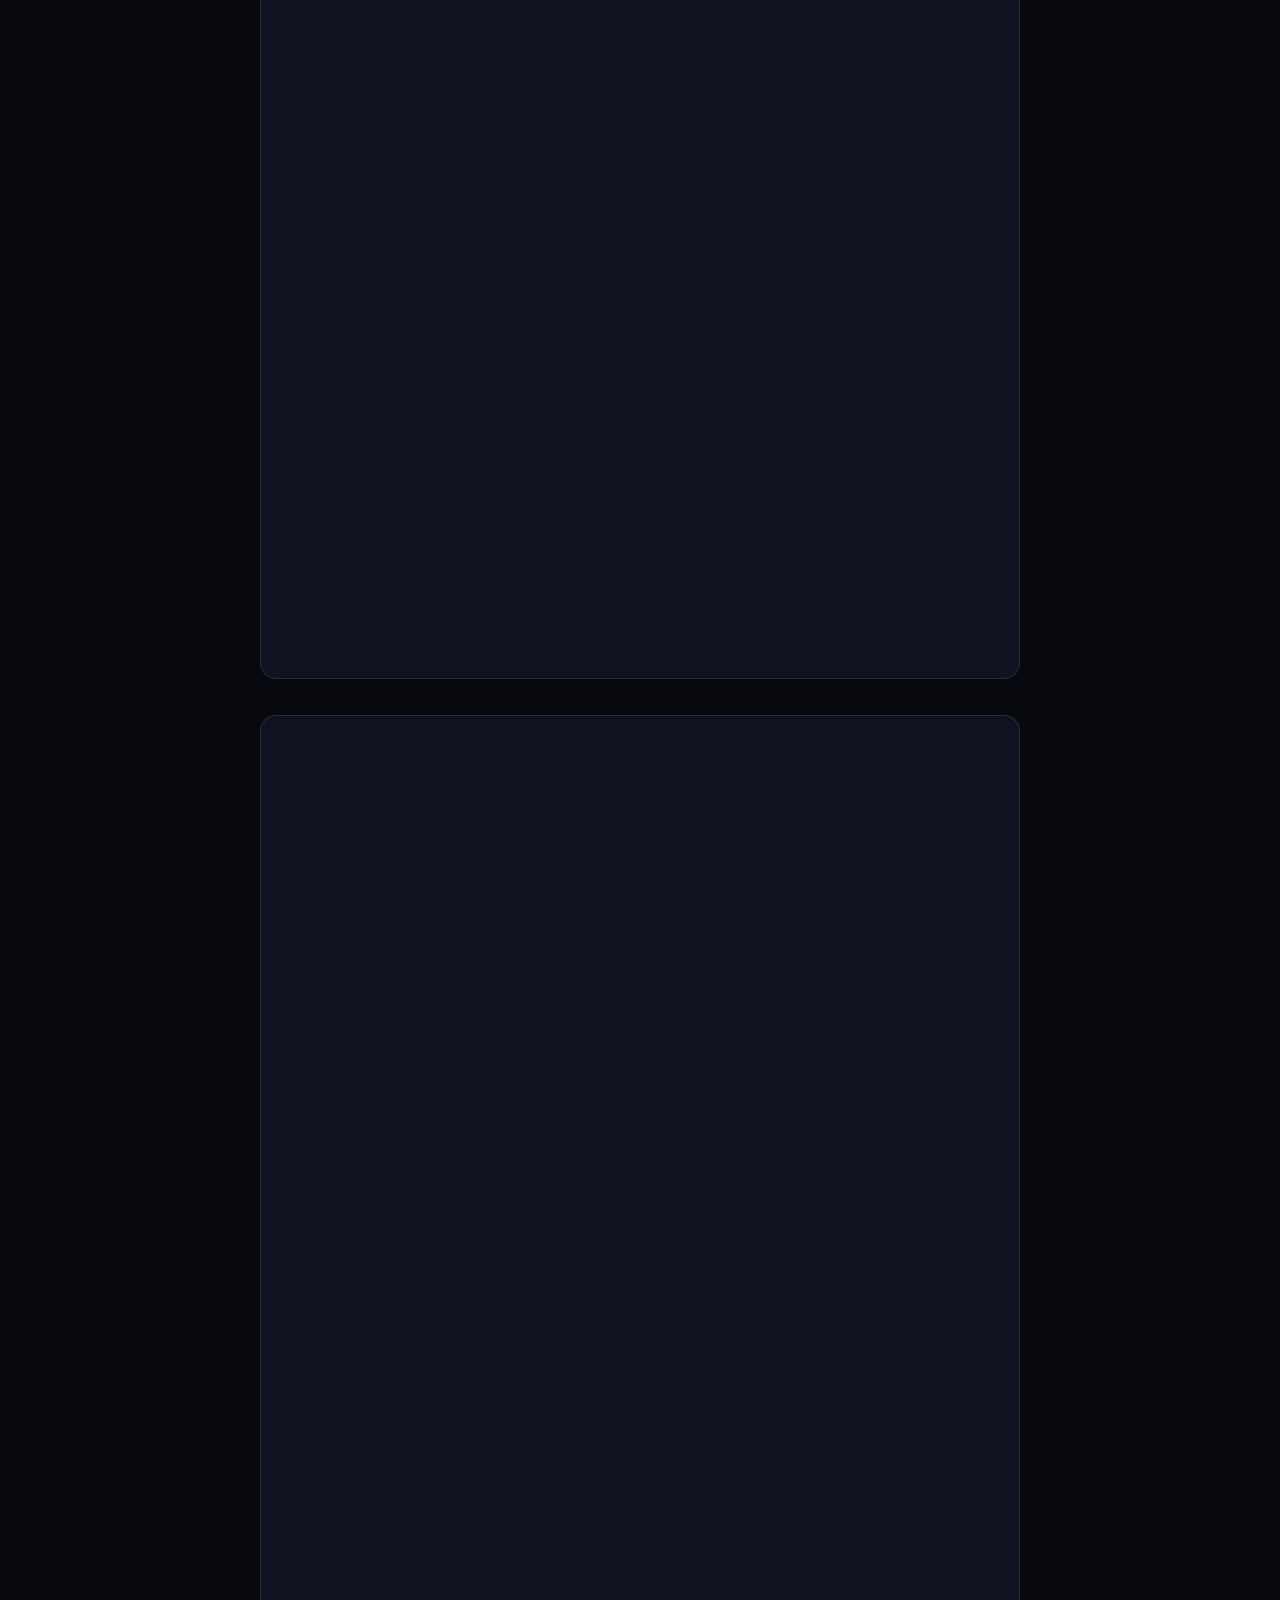
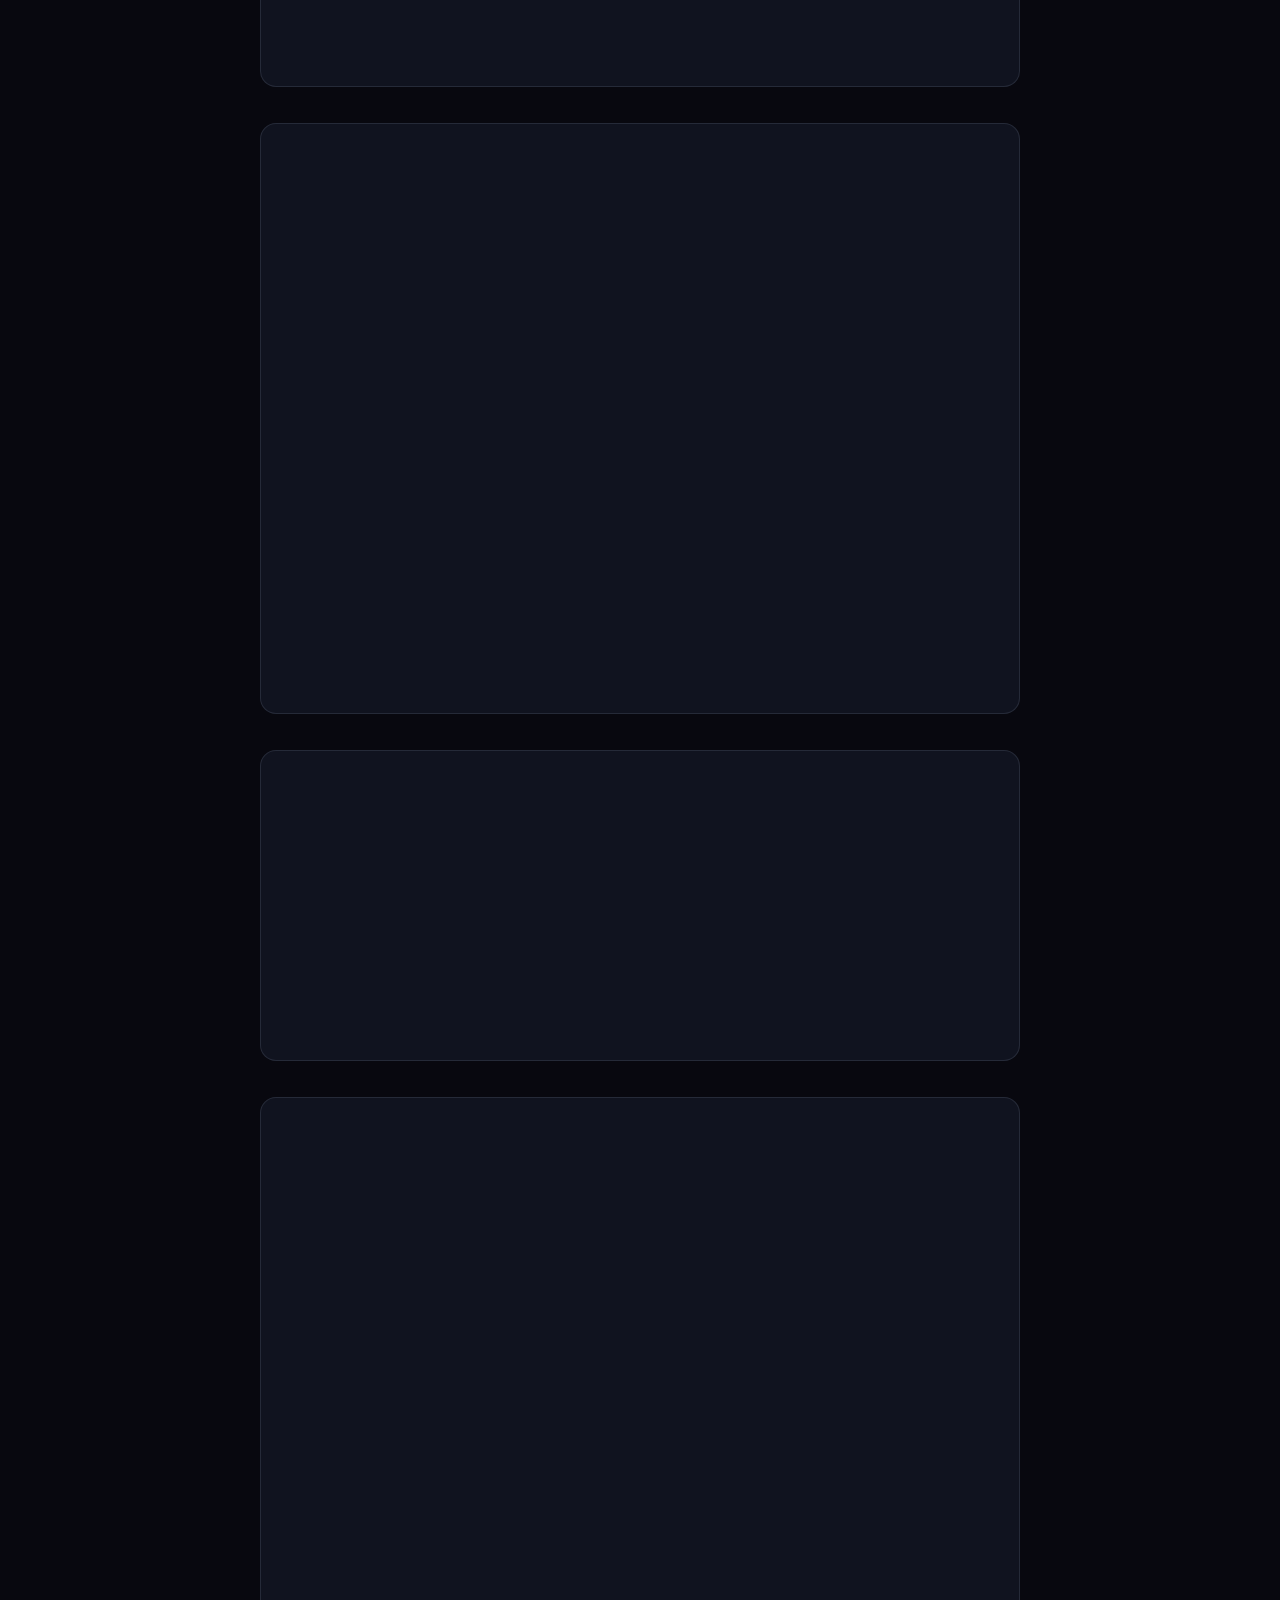
==== commit bf728554: "update changelog: v2.52.0" ====
--- a/docs/changelog.html
+++ b/docs/changelog.html
@@ -125,6 +125,36 @@
       <p>What's new, improved, and fixed in each release.</p>
     </div>
 
+    <!-- v2.52.0 -->
+    <div class="release">
+      <div class="release-header">
+        <span class="release-version">v2.52.0</span>
+        <span class="release-date">November 28, 2026</span>
+      </div>
+      <div class="release-body">
+        <div class="section section-new">
+          <div class="section-title"><span class="section-icon">🆕</span> New</div>
+          <ul>
+            <li>Change a ticket's assignee from its task page: Assignee → Change gives it to you, to no one, or to anyone in Jira by name</li>
+          </ul>
+        </div>
+        <div class="section section-improved">
+          <div class="section-title"><span class="section-icon">🔧</span> Improved</div>
+          <ul>
+            <li>The task page's Edit changes the Reporter too, with the same person picker as Quick Capture, whenever Jira lets you change it</li>
+            <li>When FlowTrack doesn't edit a field itself (Issue Type, Resolution…), it now says so and offers Jira, instead of saying Jira won't let you</li>
+          </ul>
+        </div>
+        <div class="section section-fixed">
+          <div class="section-title"><span class="section-icon">🐛</span> Fixed</div>
+          <ul>
+            <li>On the Jira page, Reporter said "Jira doesn't let you change Reporter" even when you could change it in Jira. It now follows what Jira allows</li>
+            <li>On the Jira page, "Assign to me" no longer shows on tickets that are already yours</li>
+          </ul>
+        </div>
+      </div>
+    </div>
+
     <!-- v2.51.0 -->
     <div class="release">
       <div class="release-header">
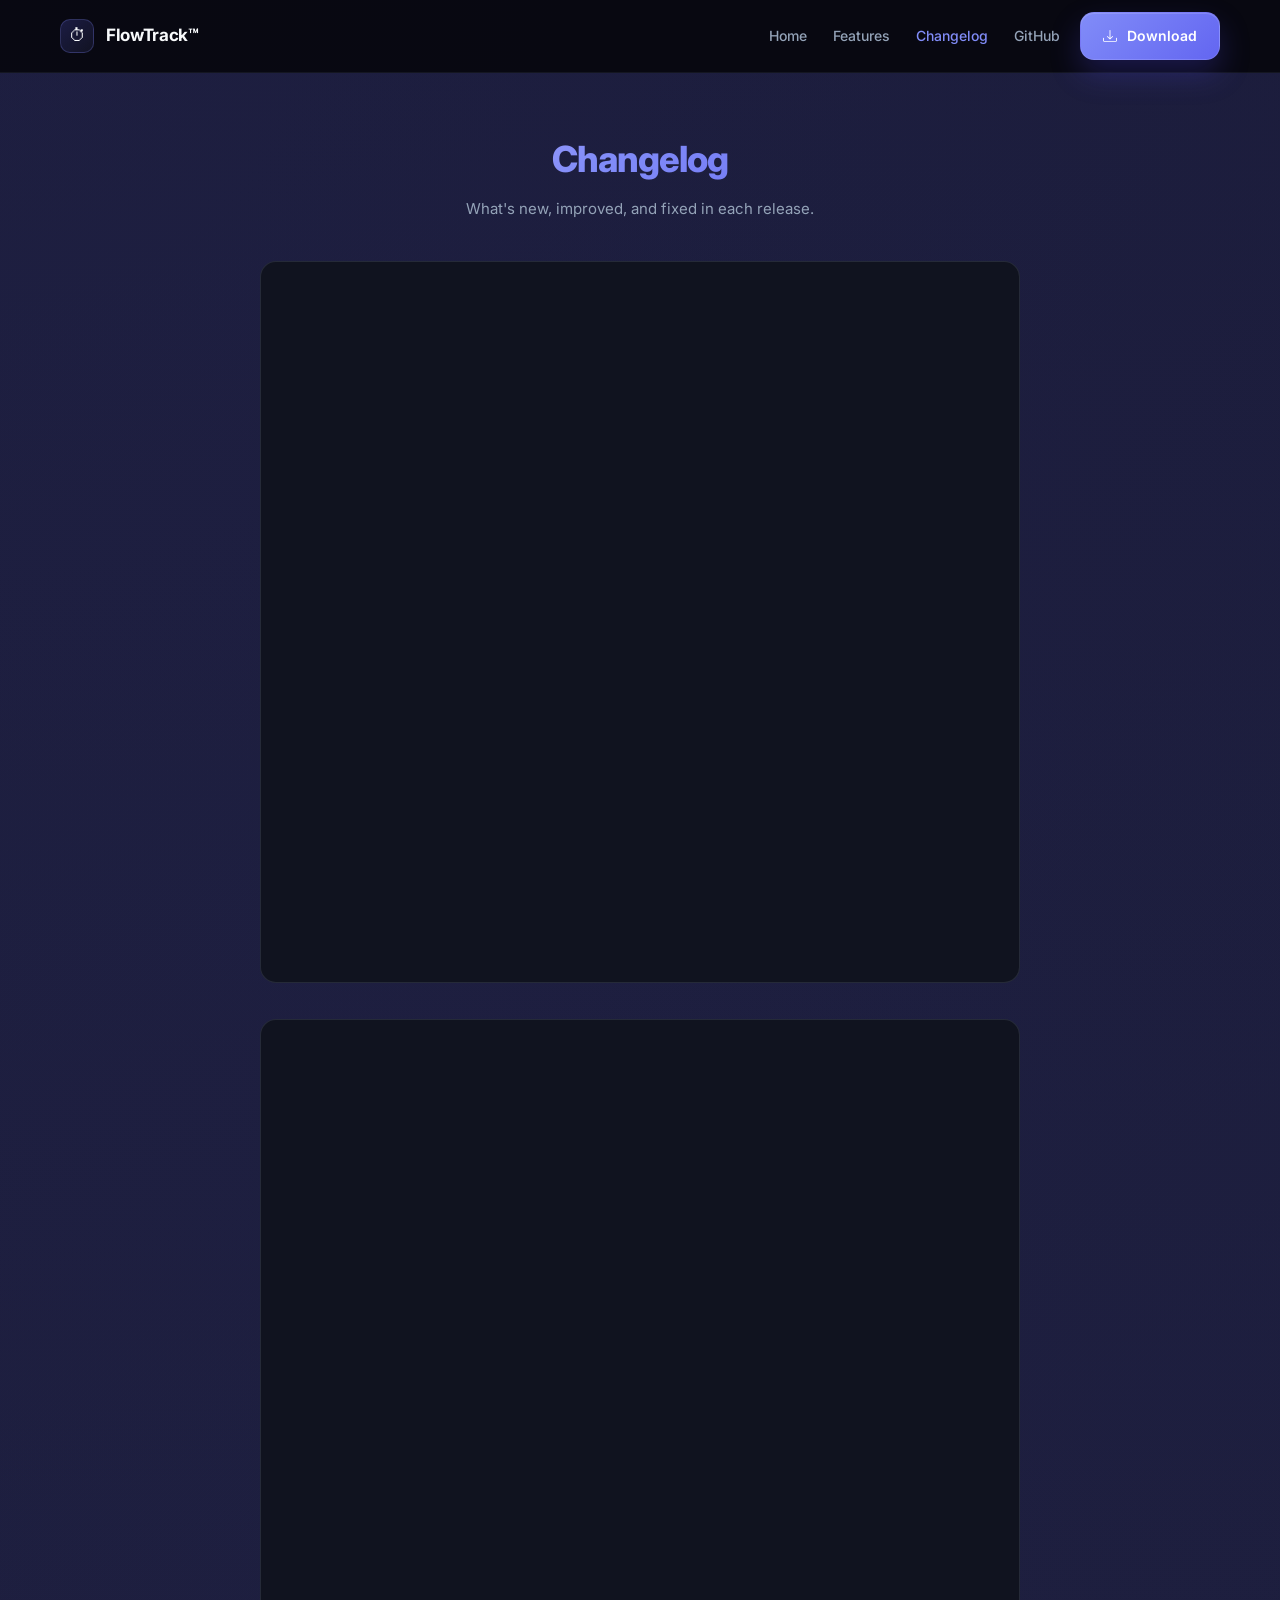
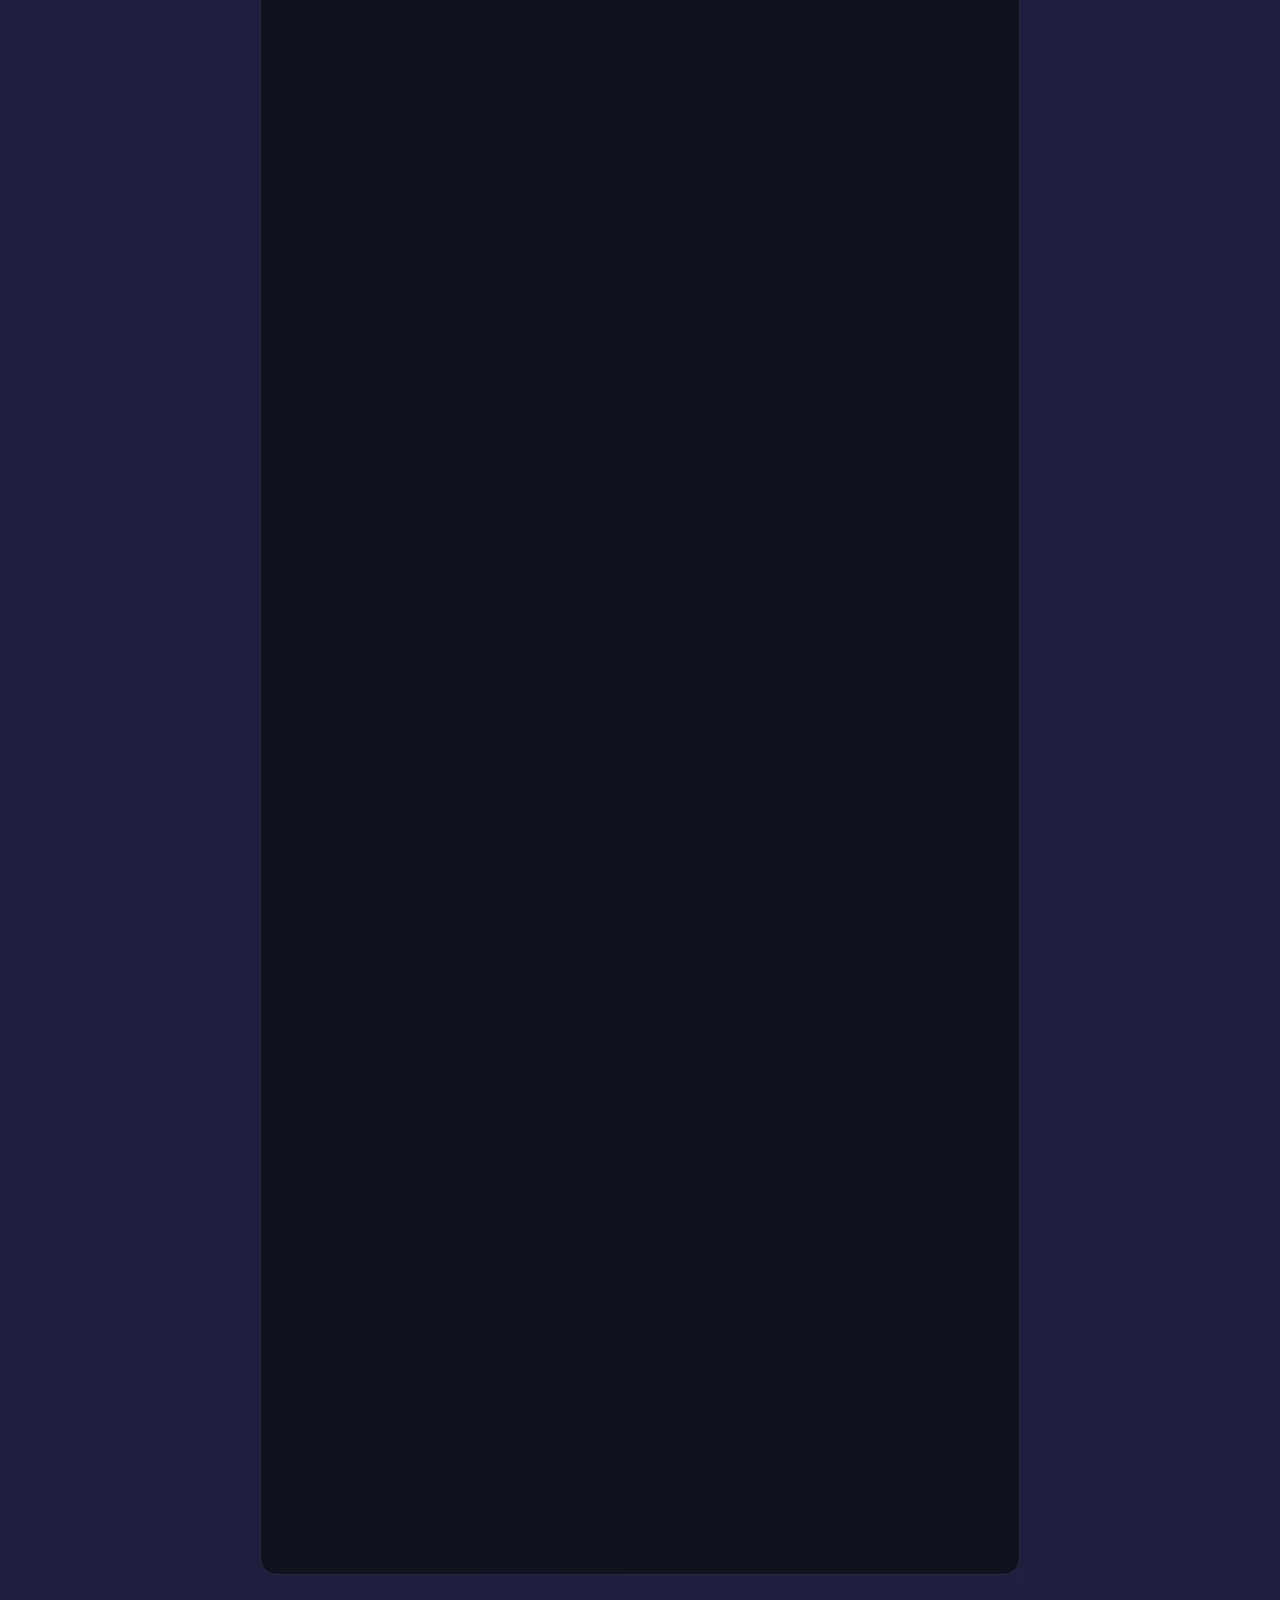
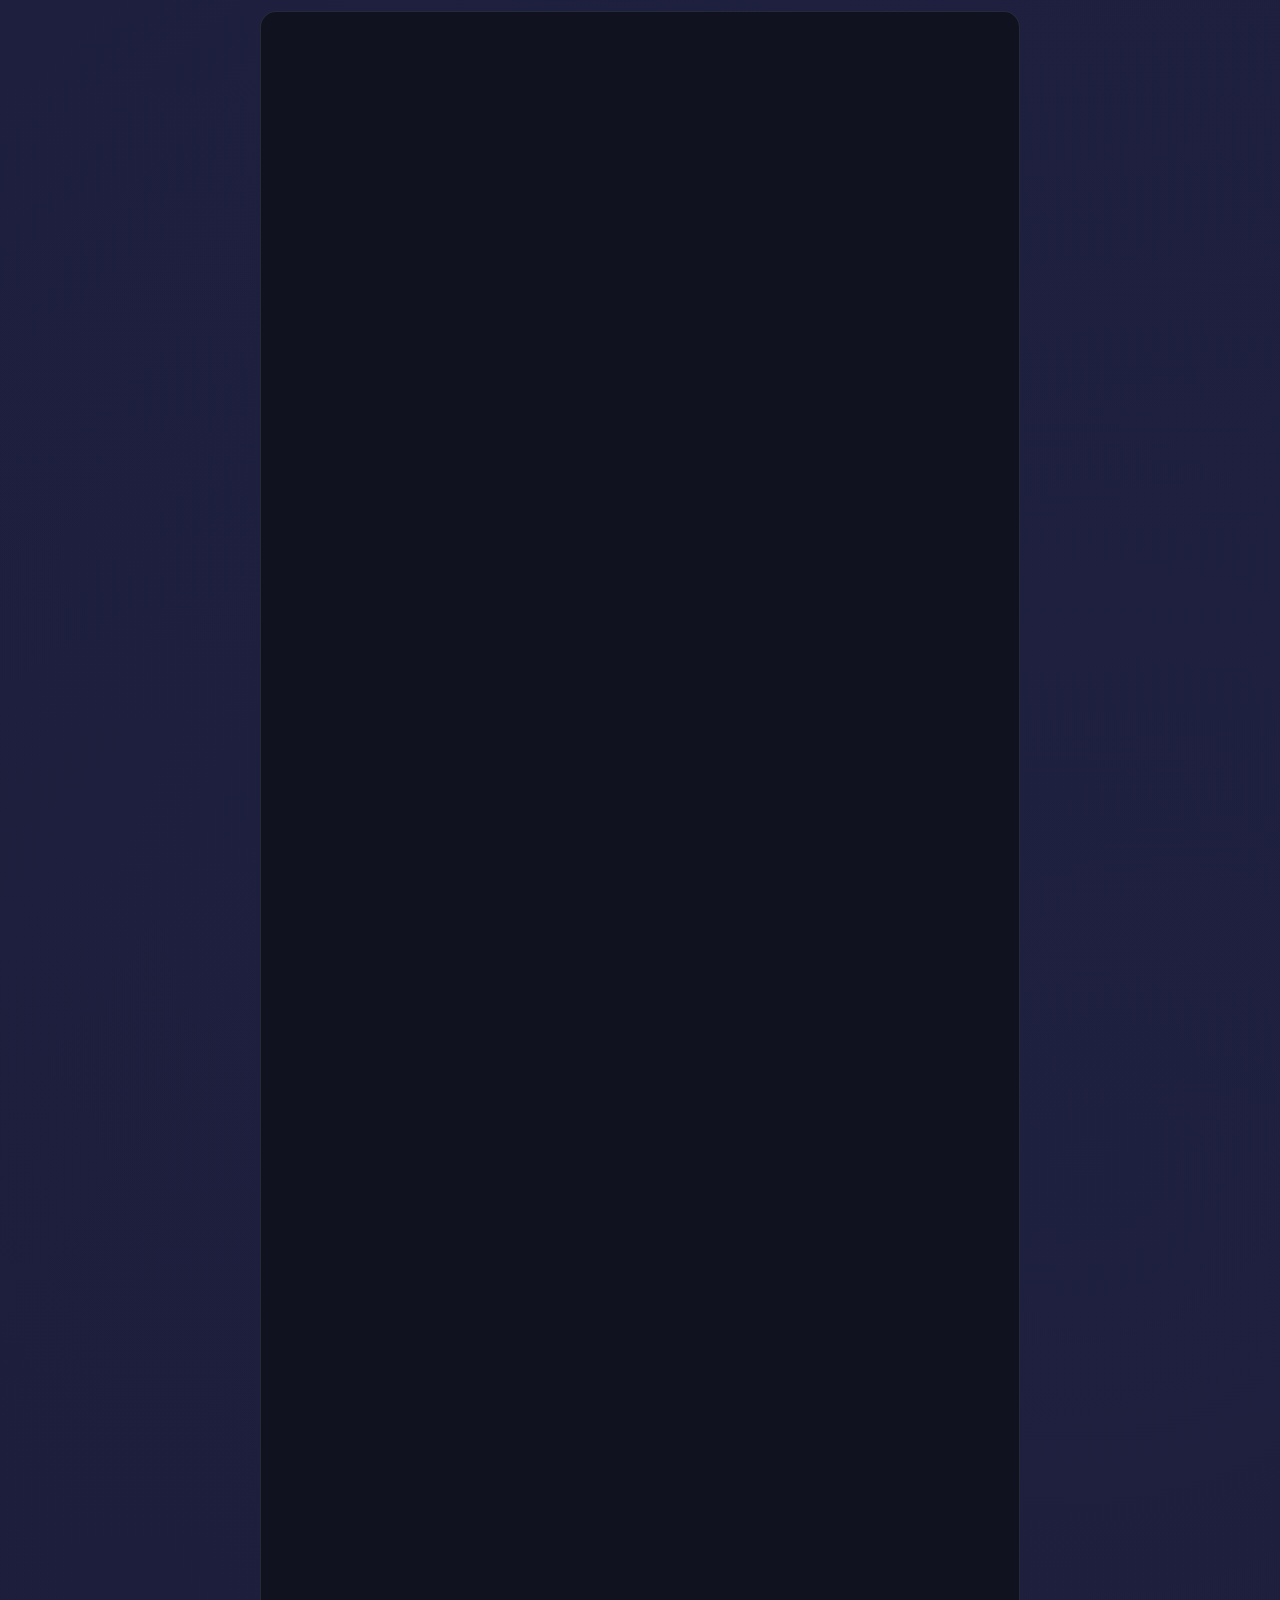
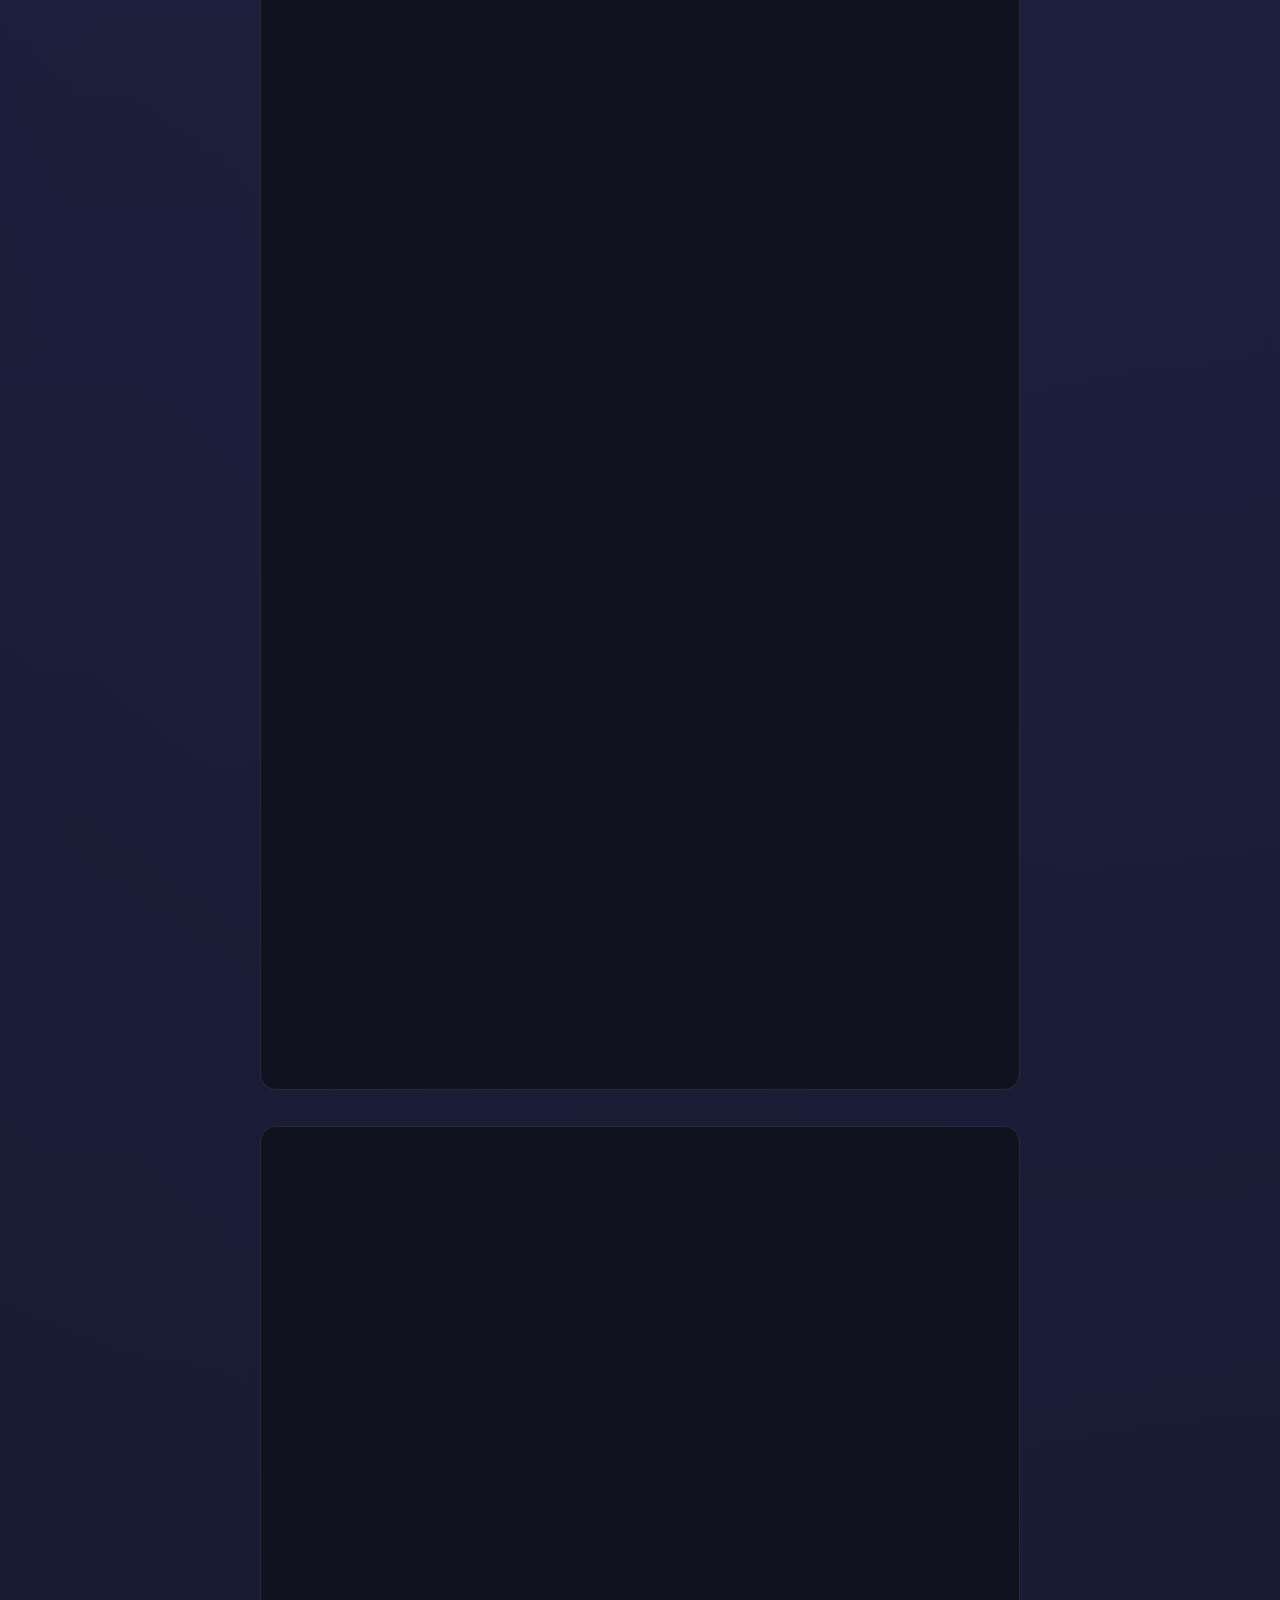
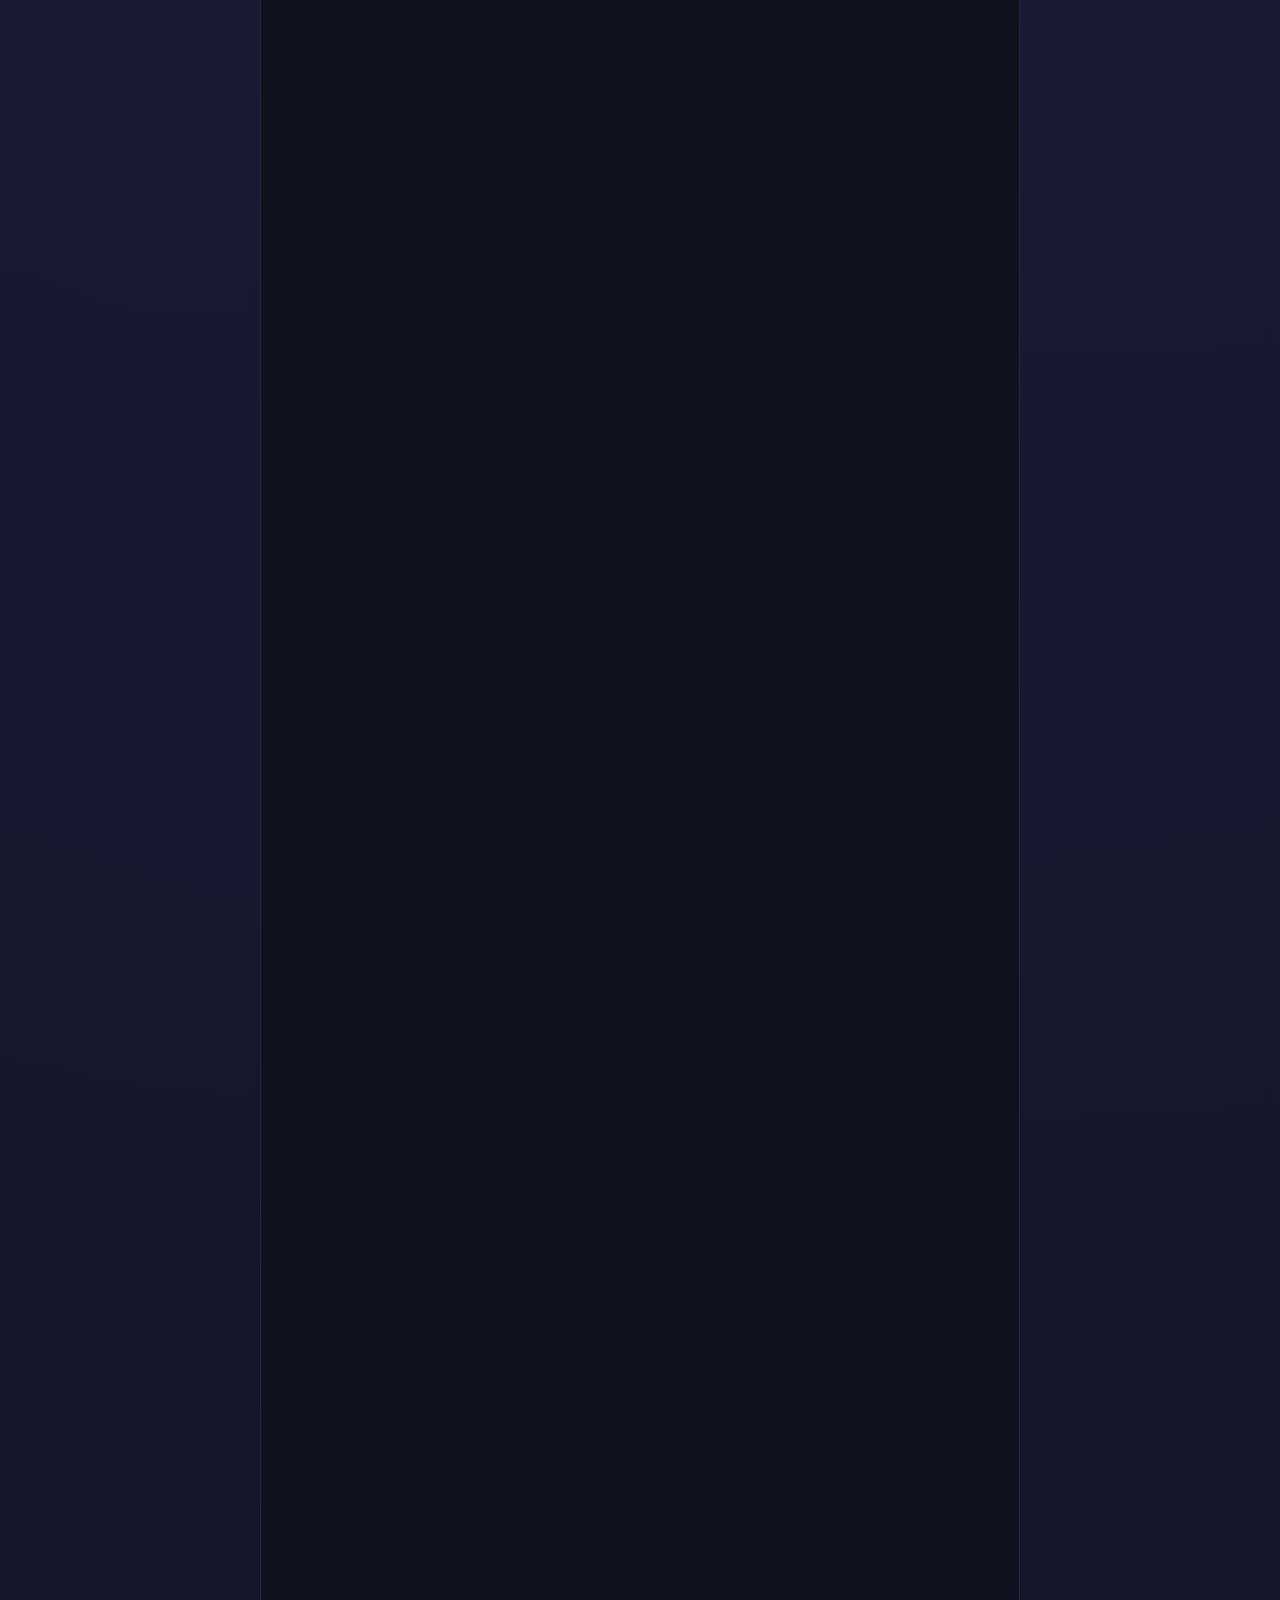
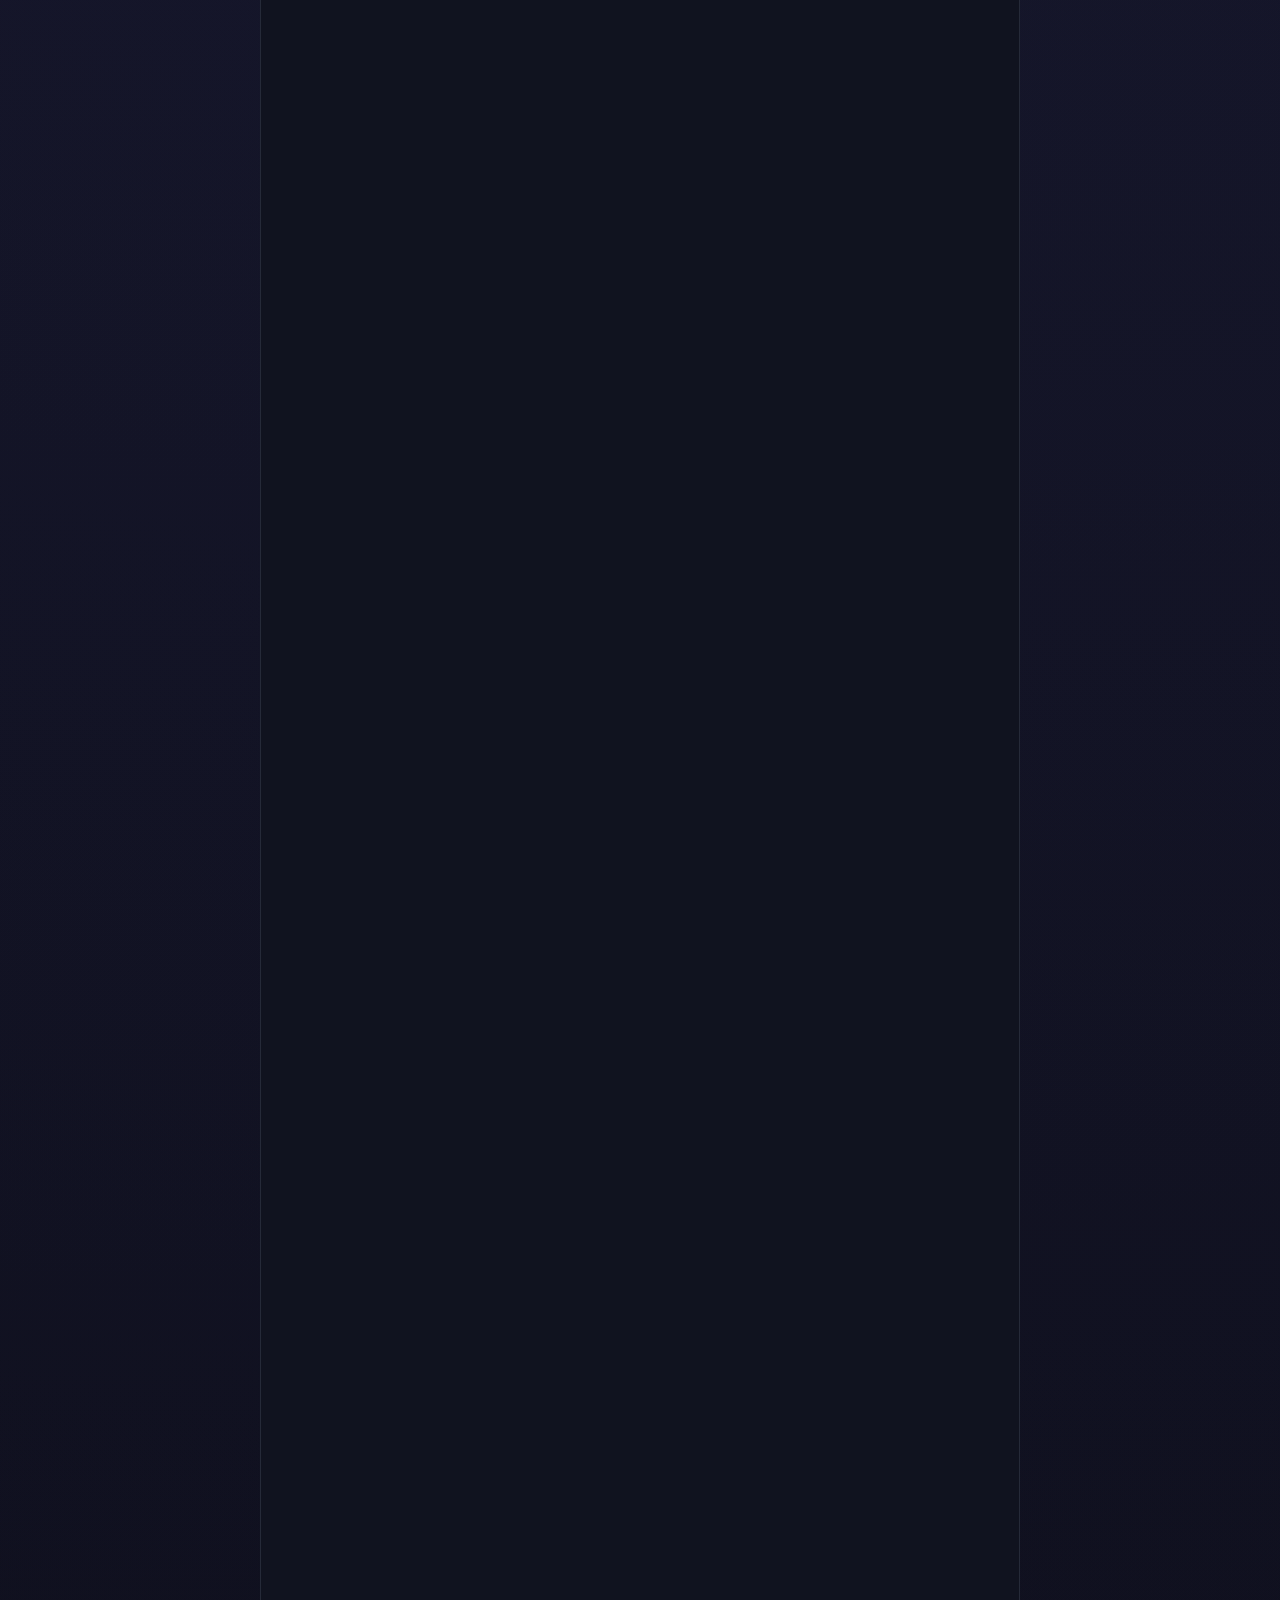
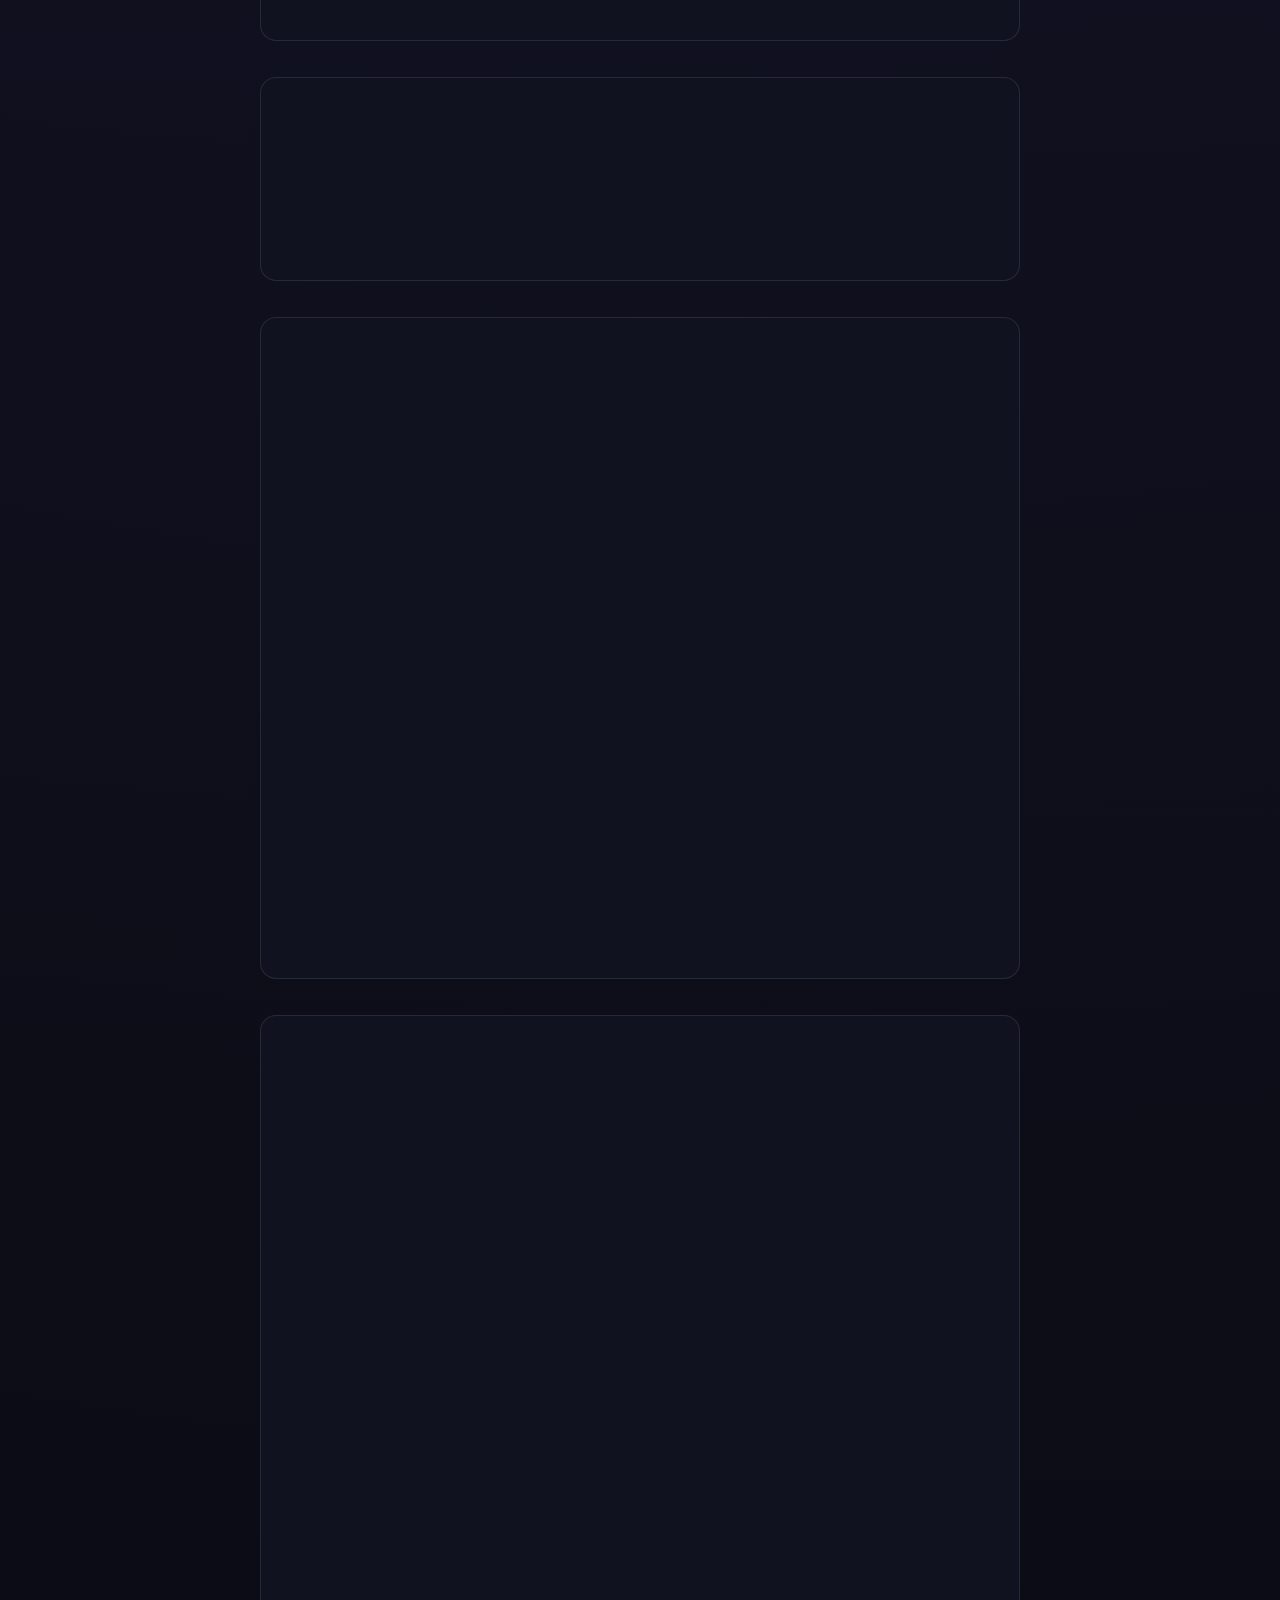
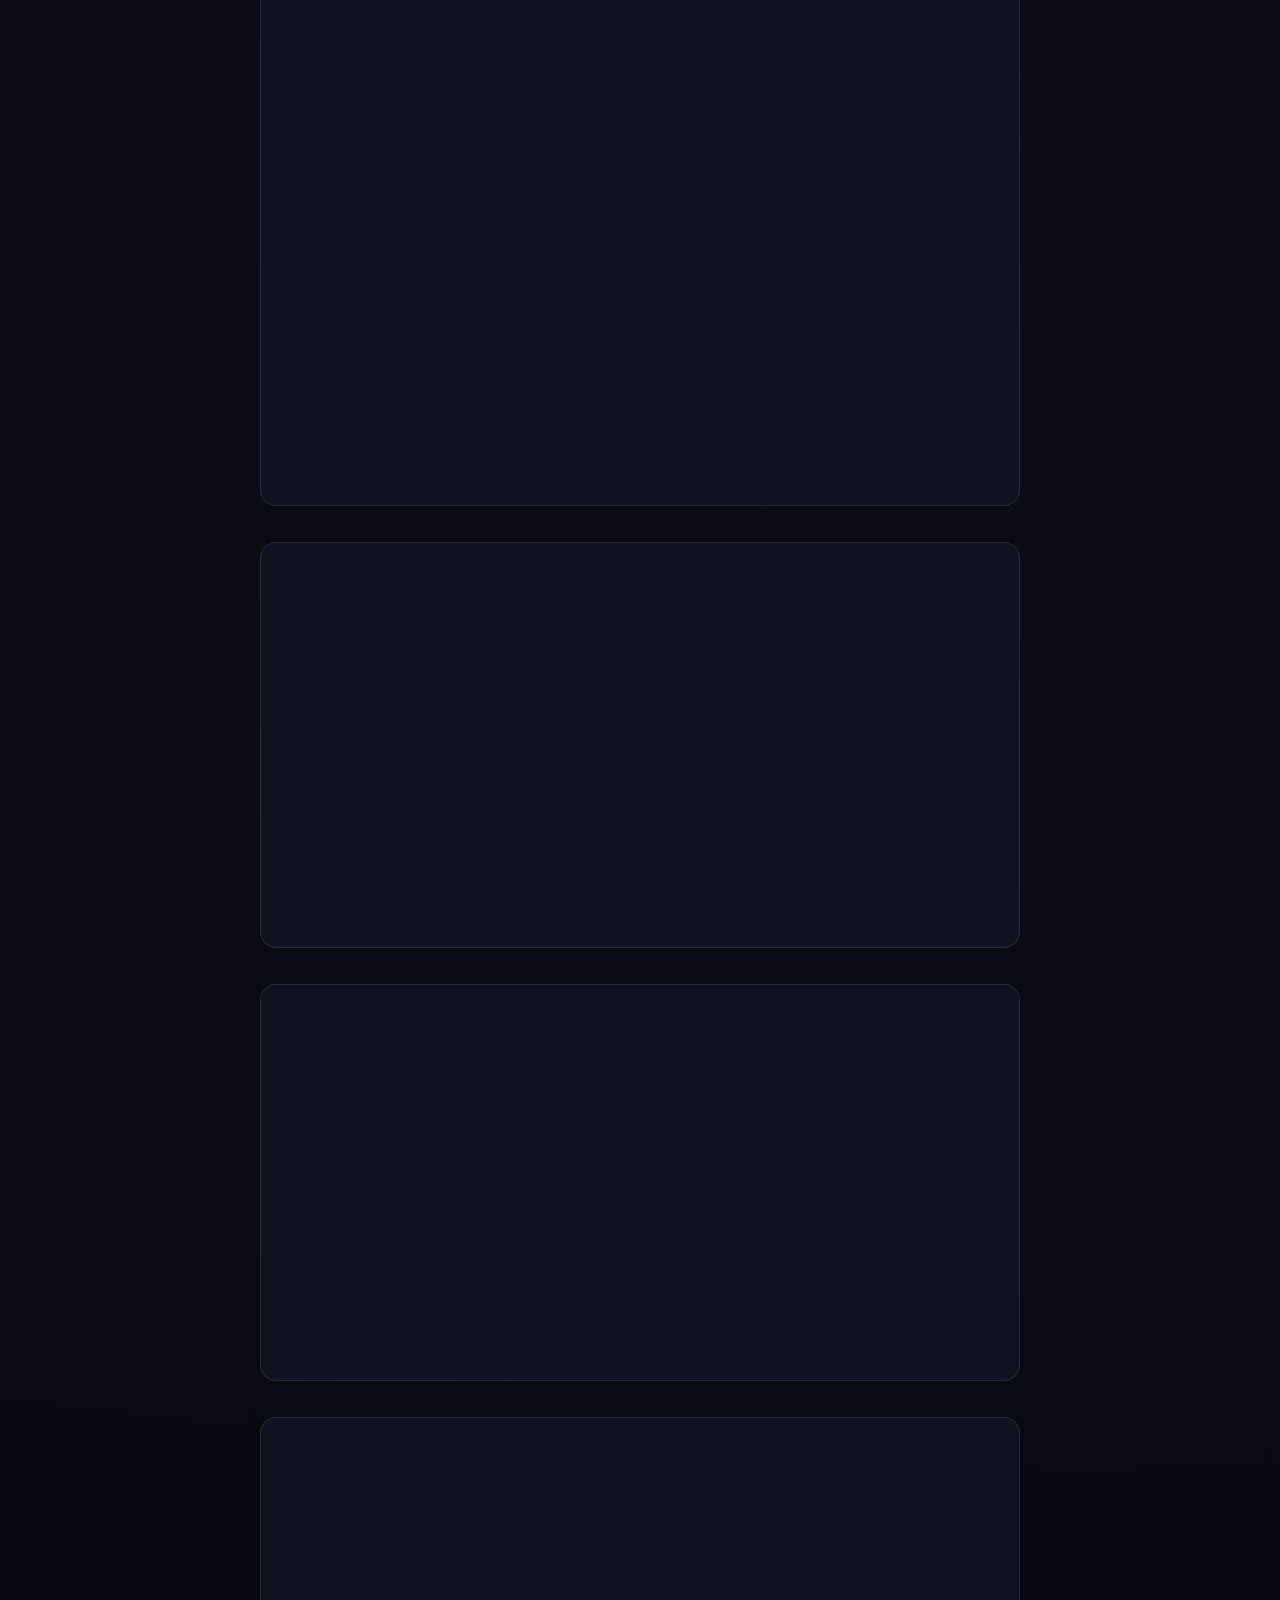
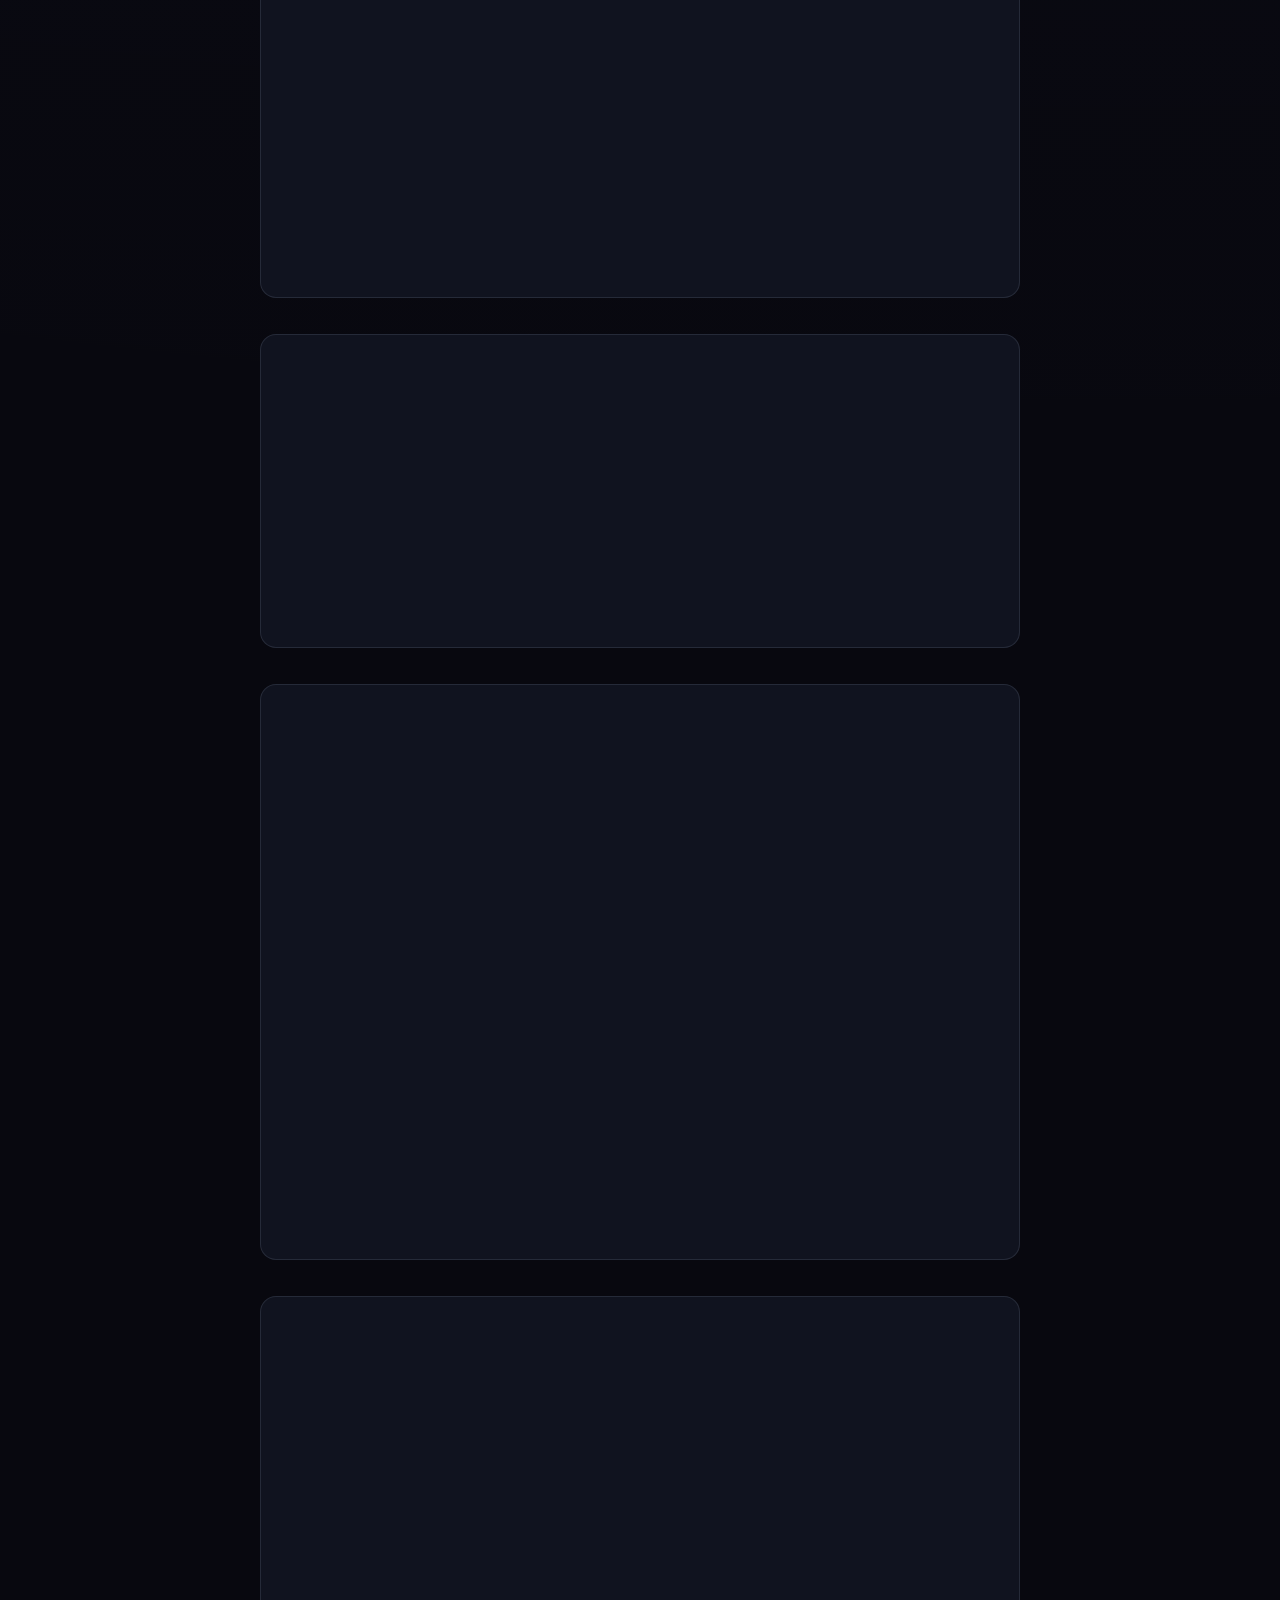
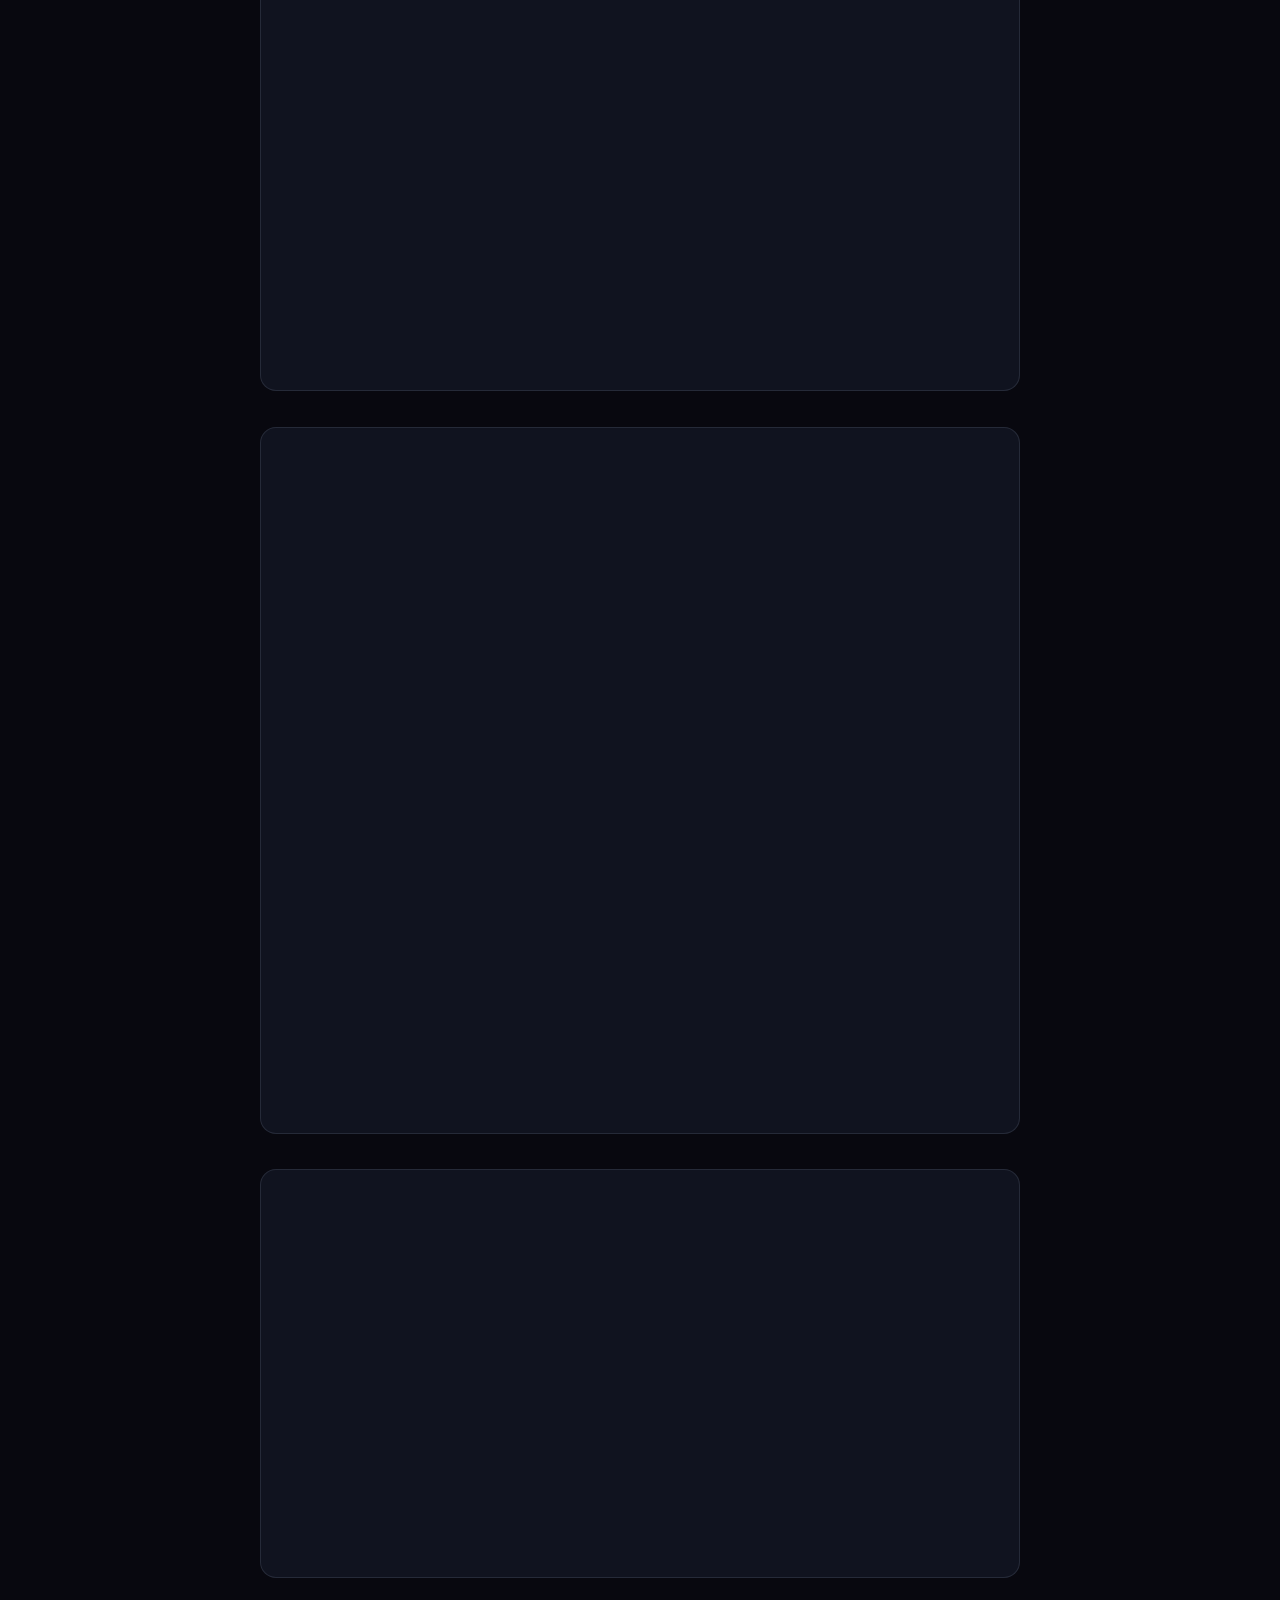
==== commit 28953353: "update changelog: v2.53.0" ====
--- a/docs/changelog.html
+++ b/docs/changelog.html
@@ -1,1686 +1,1702 @@
-<!DOCTYPE html>
-<html lang="en">
-<head>
-  <meta charset="UTF-8">
-  <meta name="viewport" content="width=device-width, initial-scale=1.0">
-  <title>Changelog — FlowTrack</title>
-  <meta name="description" content="FlowTrack release history — what's new, improved, fixed, and hardened in each version.">
-  <link rel="icon" type="image/x-icon" href="favicon.ico">
-  <link rel="icon" type="image/png" sizes="32x32" href="favicon.png">
-  <link rel="canonical" href="https://flowtrack.space/changelog.html">
-
-  <meta property="og:type" content="website">
-  <meta property="og:site_name" content="FlowTrack">
-  <meta property="og:title" content="Changelog — FlowTrack">
-  <meta property="og:description" content="What's new, improved, fixed, and hardened in each FlowTrack release.">
-  <meta property="og:url" content="https://flowtrack.space/changelog.html">
-  <meta property="og:image" content="https://flowtrack.space/og.png">
-  <meta property="og:image:width" content="1200">
-  <meta property="og:image:height" content="630">
-  <meta name="twitter:card" content="summary_large_image">
-  <meta name="twitter:title" content="Changelog — FlowTrack">
-  <meta name="twitter:description" content="What's new, improved, fixed, and hardened in each FlowTrack release.">
-  <meta name="twitter:image" content="https://flowtrack.space/og.png">
-
-  <link rel="preconnect" href="https://fonts.googleapis.com">
-  <link rel="preconnect" href="https://fonts.gstatic.com" crossorigin>
-  <link href="https://fonts.googleapis.com/css2?family=Inter:wght@400;500;600;700;800&display=swap" rel="stylesheet">
-  <link rel="stylesheet" href="styles.css">
-
-  <style>
-    .log { width: min(760px, calc(100% - 40px)); margin: 0 auto; }
-
-    .page-header { padding: 58px 0 40px; text-align: center; }
-    .page-header h1 { font-size: 36px; font-weight: 800; letter-spacing: -0.03em; }
-    .page-header p { color: var(--text-3); font-size: 15px; margin-top: 8px; }
-
-    /* Solid background + content-visibility: each card was a blurred
-       compositing layer, and a 12-card list re-blurred all of them on scroll. */
-    .release {
-      margin-bottom: 36px;
-      border: 1px solid var(--border);
-      border-radius: 16px;
-      background: var(--bg-surface);
-      overflow: hidden;
-      content-visibility: auto;
-      contain-intrinsic-size: auto 320px;
-    }
-    .release-header {
-      padding: 20px 24px;
-      border-bottom: 1px solid var(--border);
-      display: flex; align-items: center; gap: 12px; flex-wrap: wrap;
-    }
-    .release-version { font-size: 18px; font-weight: 700; color: var(--text-1); }
-    .release-date {
-      font-size: 12px; color: var(--text-3); font-weight: 500;
-      background: rgba(255,255,255,0.04); border: 1px solid var(--border);
-      padding: 3px 10px; border-radius: 99px;
-    }
-    .release-tag {
-      font-size: 10px; font-weight: 600; text-transform: uppercase; letter-spacing: 0.06em;
-      padding: 3px 10px; border-radius: 99px;
-    }
-    .tag-major { background: rgba(99,102,241,0.2); color: #a5b4fc; border: 1px solid rgba(99,102,241,0.3); }
-    .tag-security { background: rgba(248,113,113,0.15); color: #fca5a5; border: 1px solid rgba(248,113,113,0.25); }
-
-    .release-body { padding: 20px 24px; }
-    .section { margin-bottom: 18px; }
-    .section:last-child { margin-bottom: 0; }
-    .section-title {
-      display: flex; align-items: center; gap: 8px;
-      font-size: 12px; font-weight: 600; text-transform: uppercase; letter-spacing: 0.08em;
-      color: var(--text-2); margin-bottom: 10px;
-    }
-    .section-icon { font-size: 14px; }
-    .section ul { list-style: none; padding: 0; }
-    .section li {
-      padding: 6px 0; font-size: 14px; color: var(--text-2); line-height: 1.7;
-      display: flex; align-items: flex-start; gap: 10px;
-    }
-    .section li::before {
-      content: ''; flex-shrink: 0; margin-top: 9px;
-      width: 5px; height: 5px; border-radius: 50%;
-    }
-    .section-new li::before { background: var(--success); }
-    .section-improved li::before { background: var(--accent-light); }
-    .section-fixed li::before { background: #fbbf24; }
-    .section-security li::before { background: #f87171; }
-    .section li code {
-      font-family: 'SFMono-Regular', Consolas, monospace;
-      font-size: 12px; background: rgba(255,255,255,0.06);
-      padding: 2px 6px; border-radius: 4px; color: var(--accent-light);
-    }
-
-    @media (max-width: 640px) {
-      .page-header h1 { font-size: 28px; }
-      .release-header { padding: 16px 18px; }
-      .release-body { padding: 16px 18px; }
-      .nav-links { display: none; }
-    }
-  </style>
-</head>
-<body>
-  <nav class="nav">
-    <div class="nav-inner">
-      <a href="index.html" class="nav-logo" aria-label="FlowTrack home">
-        <div class="nav-logo-icon">⏱</div>
-        <span class="nav-logo-text">FlowTrack™</span>
-      </a>
-      <ul class="nav-links">
-        <li><a href="index.html">Home</a></li>
-        <li><a href="features.html">Features</a></li>
-        <li><a href="changelog.html" class="active">Changelog</a></li>
-        <li><a href="https://github.com/harshit9466/flowtrack-releases" target="_blank" rel="noopener">GitHub</a></li>
-      </ul>
-      <a href="https://github.com/harshit9466/flowtrack-releases/releases/latest" class="btn-primary" target="_blank" rel="noopener">
-        <svg width="14" height="14" viewBox="0 0 16 16" fill="currentColor" aria-hidden="true"><path d="M.5 9.9a.5.5 0 0 1 .5.5v2.5a1 1 0 0 0 1 1h12a1 1 0 0 0 1-1v-2.5a.5.5 0 0 1 1 0v2.5a2 2 0 0 1-2 2H2a2 2 0 0 1-2-2v-2.5a.5.5 0 0 1 .5-.5z"/><path d="M7.646 11.854a.5.5 0 0 0 .708 0l3-3a.5.5 0 0 0-.708-.708L8.5 10.293V1.5a.5.5 0 0 0-1 0v8.793L5.354 8.146a.5.5 0 1 0-.708.708l3 3z"/></svg>
-        Download
-      </a>
-    </div>
-  </nav>
-
-  <div class="log">
-    <div class="page-header">
-      <h1 class="gradient-text">Changelog</h1>
-      <p>What's new, improved, and fixed in each release.</p>
-    </div>
-
-    <!-- v2.52.0 -->
-    <div class="release">
-      <div class="release-header">
-        <span class="release-version">v2.52.0</span>
-        <span class="release-date">November 28, 2026</span>
-      </div>
-      <div class="release-body">
-        <div class="section section-new">
-          <div class="section-title"><span class="section-icon">🆕</span> New</div>
-          <ul>
-            <li>Change a ticket's assignee from its task page: Assignee → Change gives it to you, to no one, or to anyone in Jira by name</li>
-          </ul>
-        </div>
-        <div class="section section-improved">
-          <div class="section-title"><span class="section-icon">🔧</span> Improved</div>
-          <ul>
-            <li>The task page's Edit changes the Reporter too, with the same person picker as Quick Capture, whenever Jira lets you change it</li>
-            <li>When FlowTrack doesn't edit a field itself (Issue Type, Resolution…), it now says so and offers Jira, instead of saying Jira won't let you</li>
-          </ul>
-        </div>
-        <div class="section section-fixed">
-          <div class="section-title"><span class="section-icon">🐛</span> Fixed</div>
-          <ul>
-            <li>On the Jira page, Reporter said "Jira doesn't let you change Reporter" even when you could change it in Jira. It now follows what Jira allows</li>
-            <li>On the Jira page, "Assign to me" no longer shows on tickets that are already yours</li>
-          </ul>
-        </div>
-      </div>
-    </div>
-
-    <!-- v2.51.0 -->
-    <div class="release">
-      <div class="release-header">
-        <span class="release-version">v2.51.0</span>
-        <span class="release-date">November 28, 2026</span>
-      </div>
-      <div class="release-body">
-        <div class="section section-new">
-          <div class="section-title"><span class="section-icon">🆕</span> New</div>
-          <ul>
-            <li>On the dashboard, a task with several sessions has a ⋯ menu for all of them at once: Change ticket, Mark all as meeting, Mark all as break, Mark task done, Exclude all from total and Delete all sessions</li>
-            <li>Deleting a session that is logged in Jira asks whether to delete its worklog from Jira too. The box starts ticked; Settings → Integrations changes that. Jira is asked first — if it refuses, nothing is deleted</li>
-            <li>The Today and Yesterday lists show each ticket's Jira status, like All Tasks does, and you can move the ticket from there</li>
-          </ul>
-        </div>
-        <div class="section section-improved">
-          <div class="section-title"><span class="section-icon">🔧</span> Improved</div>
-          <ul>
-            <li>Quick Capture: Log past work is on the left and Start timer on the right</li>
-          </ul>
-        </div>
-        <div class="section section-fixed">
-          <div class="section-title"><span class="section-icon">🐛</span> Fixed</div>
-          <ul>
-            <li>Insights: Estimate vs Actual and By Issue Type were always empty, because FlowTrack never read a ticket's issue type or estimate from Jira. It does now, and tickets read before are read once more the first time Insights shows them</li>
-          </ul>
-        </div>
-      </div>
-    </div>
-
-    <!-- v2.50.0 -->
-    <div class="release">
-      <div class="release-header">
-        <span class="release-version">v2.50.0</span>
-        <span class="release-date">November 28, 2026</span>
-      </div>
-      <div class="release-body">
-        <div class="section section-new">
-          <div class="section-title"><span class="section-icon">🆕</span> New</div>
-          <ul>
-            <li>Stop a running task from its task page: while a timer runs, Continue becomes a red Stop, with the same note and break question as the dashboard</li>
-            <li>Edit a ticket's description on its task page and save it to Jira. If the description has something FlowTrack's editor can't keep (a mention, an image, a panel or a colour), the button says Edit in Jira and tells you why</li>
-            <li>Insights: Estimate vs Actual compares the time you tracked on each ticket with its estimate in Jira ("1h over", "15m under"), and By Issue Type splits your hours by Story, Bug, Task and the rest</li>
-            <li>Insights has the Jira status filter too (Not done, To do, In progress, Done, or a status by name). Every number, chart and export follows it</li>
-          </ul>
-        </div>
-        <div class="section section-improved">
-          <div class="section-title"><span class="section-icon">🔧</span> Improved</div>
-          <ul>
-            <li>Only your notes go to the Jira worklog. A description is never sent, so editing a description or renaming a task no longer marks a worklog as out of date</li>
-            <li>On the dashboard, a row keeps the task's title on top, with the description you wrote (or your notes) under it</li>
-            <li>The task page's right side is your sessions and their notes. A session's description is on its dashboard row and in Edit session</li>
-          </ul>
-        </div>
-        <div class="section section-fixed">
-          <div class="section-title"><span class="section-icon">🐛</span> Fixed</div>
-          <ul>
-            <li>Stopping a timer on the dashboard now shows on an open task page at once. Before, the task page could still say Running</li>
-          </ul>
-        </div>
-      </div>
-    </div>
-
-    <!-- v2.49.1 -->
-    <div class="release">
-      <div class="release-header">
-        <span class="release-version">v2.49.1</span>
-        <span class="release-date">November 27, 2026</span>
-      </div>
-      <div class="release-body">
-        <div class="section section-fixed">
-          <div class="section-title"><span class="section-icon">🐛</span> Fixed</div>
-          <ul>
-            <li>On the Jira page, a ticket you haven't tracked time on yet (all your Backlog tickets, for example) now opens on its own page. Before, it said "Couldn't open this ticket"</li>
-          </ul>
-        </div>
-      </div>
-    </div>
-
-    <!-- v2.49.0 -->
-    <div class="release">
-      <div class="release-header">
-        <span class="release-version">v2.49.0</span>
-        <span class="release-date">November 27, 2026</span>
-      </div>
-      <div class="release-body">
-        <div class="section section-new">
-          <div class="section-title"><span class="section-icon">🆕</span> New</div>
-          <ul>
-            <li>Each list on the Jira page now remembers its own filters, sort and JQL. Change Assigned to me, look at Watching, close FlowTrack: Assigned to me is still the way you left it</li>
-            <li>A list changed from its default shows a dot after its name. Reset takes it back; Set as default makes it open like this from now on (⋯ → Restore FlowTrack's default undoes that)</li>
-            <li>Save as new view keeps what is on screen (a list you narrowed, or the results of a search) as a tab of its own, with a name you choose. Make as many as you like; ⋯ renames or deletes one</li>
-            <li>Your lists and views are kept on this computer and on your FlowTrack account, so the Jira page opens the same way on any computer you sign in on</li>
-            <li>Filter your work by Jira status: Show only on the dashboard and the All Tasks page offer Not done, To do, In progress and Done, or the statuses your tickets are in by name (for example B1PC-In Review). On the dashboard it narrows the Today list, All Tasks and the day's numbers</li>
-          </ul>
-        </div>
-        <div class="section section-improved">
-          <div class="section-title"><span class="section-icon">🔧</span> Improved</div>
-          <ul>
-            <li>The Show only panel scrolls inside instead of running past the bottom of a small window</li>
-          </ul>
-        </div>
-        <div class="section section-fixed">
-          <div class="section-title"><span class="section-icon">🐛</span> Fixed</div>
-          <ul>
-            <li>On the Jira page, if Jira won't give the choices for one filter, only that filter says why and the others keep working. Before, one refused list left every filter empty</li>
-          </ul>
-        </div>
-      </div>
-    </div>
-
-    <!-- v2.48.0 -->
-    <div class="release">
-      <div class="release-header">
-        <span class="release-version">v2.48.0</span>
-        <span class="release-date">November 26, 2026</span>
-      </div>
-      <div class="release-body">
-        <div class="section section-new">
-          <div class="section-title"><span class="section-icon">🆕</span> New</div>
-          <ul>
-            <li>A Jira page in the sidebar: your tickets, any ticket on your company's Jira, and changes to them, without opening Jira. If Jira isn't connected yet, the page explains what it does and connects from there</li>
-            <li>Views: Assigned to me (your open tickets, by due date, then priority), Watching, Reported by me, Recent (the tickets you opened in FlowTrack), Updated by me (the last 14 days) and All of Jira (anything changed in the last 30 days). A view's filters stay on screen, so you can always see what the list holds</li>
-            <li>Find any ticket: type its key to open it, or a few words to see suggestions, and press Enter to search all of Jira. Press / to jump to the search box</li>
-            <li>Filter by status, assignee, reporter, project, type, priority, due date (late, today, this week, the next 7 days, not set), when it was updated, and the tickets you watch. JQL shows the query behind your filters, and you can type your own</li>
-            <li>Choose your columns from your Jira's fields, plus FlowTrack's own: your time on the ticket, the hours not in Jira yet and when you last worked on it. Your columns and view are remembered on this computer</li>
-            <li>Change a ticket right in the list, as in Jira: click its status to move it, its assignee to assign it (to you, to nobody, or to anyone on your site), or a date, the reporter, the priority or another field to edit it in place. Where Jira doesn't let FlowTrack make a change, the field says "Change it in Jira"</li>
-            <li>▶ starts a timer on a ticket, continuing its task or creating one with the ticket's title. If the ticket hasn't been started in Jira, FlowTrack offers to move it to In progress; nothing moves unless you click</li>
-            <li>Open any ticket on its own page, even one you haven't worked on in FlowTrack yet, and use J and K to go through the list</li>
-            <li>Tickets that changed since you last looked are marked, and changes you made from FlowTrack don't count</li>
-            <li>If Jira asks apps to slow down, the page says so and when to try again</li>
-            <li>Don't need it? Untick "Show Jira in the sidebar" in Settings → Integrations → Jira</li>
-          </ul>
-        </div>
-        <div class="section section-improved">
-          <div class="section-title"><span class="section-icon">🔧</span> Improved</div>
-          <ul>
-            <li>Read my tickets (it was Sync Sprint, in Settings → Integrations → Jira) now leaves out every finished ticket, whatever your Jira calls its last status. Before, only tickets called Done or Cancelled were left out</li>
-          </ul>
-        </div>
-        <div class="section section-fixed">
-          <div class="section-title"><span class="section-icon">🐛</span> Fixed</div>
-          <ul>
-            <li>When to log → At end of day (Settings → Integrations → Jira) now sends the day's sessions to Jira when your work hours end, even if FlowTrack is closed, and work after that at midnight. Before, those sessions stayed "Queued" until you pressed Log. If a session had a break, FlowTrack asks at Stop whether to include it, as in the other modes</li>
-          </ul>
-        </div>
-      </div>
-    </div>
-
-    <!-- v2.47.0 -->
-    <div class="release">
-      <div class="release-header">
-        <span class="release-version">v2.47.0</span>
-        <span class="release-date">November 26, 2026</span>
-      </div>
-      <div class="release-body">
-        <div class="section section-new">
-          <div class="section-title"><span class="section-icon">🆕</span> New</div>
-          <ul>
-            <li>Choose who reports your new Jira tickets. In Settings → Jira → Ticket fields, tick Reporter and pick a default: keep "You (Jira's default)", or choose a teammate. The people on your project's latest tickets are listed, the ones who report most first</li>
-            <li>Quick Capture shows the Reporter with your default already selected. Press Enter to create the ticket as before, or change the reporter for just this one ticket: type a name to narrow the list, and anyone who is not on it is looked up in Jira</li>
-            <li>The new-ticket form on a task's page has the same Reporter picker</li>
-            <li>Reporter is offered only where your Jira lets you set it when you create a ticket. New tickets are still assigned to you</li>
-          </ul>
-        </div>
-      </div>
-    </div>
-
-    <!-- v2.46.1 -->
-    <div class="release">
-      <div class="release-header">
-        <span class="release-version">v2.46.1</span>
-        <span class="release-date">November 19, 2026</span>
-      </div>
-      <div class="release-body">
-        <div class="section section-fixed">
-          <div class="section-title"><span class="section-icon">🐛</span> Fixed</div>
-          <ul>
-            <li>Quick Capture now opens in the middle of the screen every time, and when its content grows (for example a long pasted description) it grows around its centre and stays inside the screen, instead of running off the bottom behind the taskbar</li>
-            <li>You can now drag Quick Capture by its header or title with a single click and drag; it no longer takes a double click first</li>
-          </ul>
-        </div>
-        <div class="section section-fixed">
-          <div class="section-title"><span class="section-icon">🔒</span> Security</div>
-          <ul>
-            <li>Updated three dependencies that had published security advisories (follow-redirects, postcss-selector-parser and rustls)</li>
-          </ul>
-        </div>
-      </div>
-    </div>
-
-    <!-- v2.46.0 -->
-    <div class="release">
-      <div class="release-header">
-        <span class="release-version">v2.46.0</span>
-        <span class="release-date">November 16, 2026</span>
-      </div>
-      <div class="release-body">
-        <div class="section section-new">
-          <div class="section-title"><span class="section-icon">🆕</span> New</div>
-          <ul>
-            <li>Connecting Jira: while FlowTrack waits for you to finish signing in to Atlassian, the Jira card now has Copy link (open the sign-in page in the browser where you are already signed in to Jira — any browser or device works) and Check now, with a short note about Atlassian's emailed verification code</li>
-          </ul>
-        </div>
-        <div class="section section-fixed">
-          <div class="section-title"><span class="section-icon">🐛</span> Fixed</div>
-          <ul>
-            <li>Connecting Jira no longer ends in "Connection Failed" when Atlassian's verification code is slow to arrive: FlowTrack now waits up to 35 minutes for you to finish, instead of 5</li>
-            <li>Pressing Start Timer in the "No timer running" popup right after you come back from being away no longer sometimes raises the "Welcome back" popup as well — it used to depend on a matter of seconds</li>
-            <li>If you ignore the "No timer running" popup and keep working, the next one now says how long you have really been at it (for example "2h 15m, since 9:00") instead of "15m since the pause ended", and Start Timer backdates to that</li>
-          </ul>
-        </div>
-      </div>
-    </div>
-
-    <!-- v2.45.1 -->
-    <div class="release">
-      <div class="release-header">
-        <span class="release-version">v2.45.1</span>
-        <span class="release-date">October 24, 2026</span>
-      </div>
-      <div class="release-body">
-        <div class="section section-fixed">
-          <div class="section-title"><span class="section-icon">🐛</span> Fixed</div>
-          <ul>
-            <li>The password box on the sign-in screen showed two eye buttons while you typed: Windows adds its own beside FlowTrack's. It now shows one</li>
-          </ul>
-        </div>
-        <div class="section section-improved">
-          <div class="section-title"><span class="section-icon">🔧</span> Improved</div>
-          <ul>
-            <li>Security updates: the library the app uses for secure connections (rustls) and the tools it is built with (Vite and two helper libraries) are updated to their patched versions. Nothing looks or works differently</li>
-          </ul>
-        </div>
-      </div>
-    </div>
-
-    <!-- v2.45.0 -->
-    <div class="release">
-      <div class="release-header">
-        <span class="release-version">v2.45.0</span>
-        <span class="release-date">October 24, 2026</span>
-      </div>
-      <div class="release-body">
-        <div class="section section-new">
-          <div class="section-title"><span class="section-icon">🆕</span> New</div>
-          <ul>
-            <li>A new first page. Signing in now shows FlowTrack at work beside the form: a timer starts, a meeting logs itself, hours reach Jira, and the day bar shows what is still missing. It plays by itself, stops while you rest the pointer on it, and stands still if Windows is set to reduce motion — the four tabs under it let you pick a scene</li>
-            <li>A Show / Hide button in the password box, when you sign in and when you create an account</li>
-            <li>Welcome back: after you sign out, the sign-in screen greets you by name and asks only for your password. It remembers your email and name on this computer — never your password. Not you? clears it, and so does deleting your account</li>
-          </ul>
-        </div>
-        <div class="section section-improved">
-          <div class="section-title"><span class="section-icon">🔧</span> Improved</div>
-          <ul>
-            <li>Remember me is now Keep me signed in, which is what it always did: you stay signed in on this computer until you sign out. Your email is remembered separately, so it is there next time even if you did not tick it</li>
-            <li>Create account, Forgot password and Check your email use the same page, with an icon where there was an emoji</li>
-            <li>A wrong password or an unverified email is now shown in a red box under the fields</li>
-          </ul>
-        </div>
-      </div>
-    </div>
-
-    <!-- v2.44.0 -->
-    <div class="release">
-      <div class="release-header">
-        <span class="release-version">v2.44.0</span>
-        <span class="release-date">October 24, 2026</span>
-      </div>
-      <div class="release-body">
-        <div class="section section-new">
-          <div class="section-title"><span class="section-icon">🆕</span> New</div>
-          <ul>
-            <li>Show only: the Type / Ticket / Jira hours filters are now one small button in the day bar, next to All Tasks. Click it to choose what to show — each choice is explained in words and applies at once. While a filter is on, the button says which (Only: Meetings · Not logged) with a ✕ to clear it, so a filter never narrows your lists out of sight</li>
-          </ul>
-        </div>
-        <div class="section section-improved">
-          <div class="section-title"><span class="section-icon">🔧</span> Improved</div>
-          <ul>
-            <li>The top of the dashboard is rearranged so each row has one job. The header keeps who you are, the project, search, Sync and Ask / EOD / Plan. One day bar holds Today | Yesterday with that day's date, your numbers, Show only and the All Tasks switch. Sessions and All Tasks each get a header of the same shape (name, count, refresh, order), and they now sit on one line even while a timer is running — the timer is under Sessions</li>
-            <li>Everything under the header has one size and one corner, with the same margin on both sides, so the right edges of every row meet</li>
-            <li>The All Tasks panel is switched with the All Tasks button in the day bar. It replaces the arrow in the panel's header and the button that brought the panel back</li>
-            <li>The unlabelled arrow in front of your numbers is gone: Show them as — One line or Cards — is in Customise (the sliders button beside your numbers, or Settings → Profile → Dashboard). If you had cards turned on, they stay on</li>
-            <li>The search's Filters button sits inside the search box. Sync keeps its name and its width, and says Synced when it is done</li>
-          </ul>
-        </div>
-      </div>
-    </div>
-
-    <!-- v2.43.0 -->
-    <div class="release">
-      <div class="release-header">
-        <span class="release-version">v2.43.0</span>
-        <span class="release-date">October 23, 2026</span>
-      </div>
-      <div class="release-body">
-        <div class="section section-new">
-          <div class="section-title"><span class="section-icon">🆕</span> New</div>
-          <ul>
-            <li>Arrange your dashboard. The All Tasks panel folds away with the chevron in its header: the Today list then takes the whole width, and an All Tasks button in the Today header brings the panel back</li>
-            <li>The Type / Ticket / Jira hours filters fold into a small chip. While a filter is on, the chip says which (Filtered: Meetings · Not logged), so a hidden filter never narrows your lists out of sight. Click the chip to open the filters, ✕ to clear them</li>
-            <li>The day line is yours to choose. Hide it, or pick and order what it says: time tracked, share of your daily goal, time left to the goal, sessions, tasks worked on, time in meetings, break time, hours in Jira, hours not in Jira yet, timers running, day streak. When the window is narrow the line drops items from the end instead of wrapping, so put the ones you care about first. Every number still follows the filters you have on. Change it with the sliders button beside the numbers, or in Settings → Profile → Dashboard. Choices are kept on this computer</li>
-          </ul>
-        </div>
-        <div class="section section-fixed">
-          <div class="section-title"><span class="section-icon">🐛</span> Fixed</div>
-          <ul>
-            <li>Meetings are detected again on Windows 11 version 26H2 (the update of October 18). That update stopped recording which app is using the microphone, and FlowTrack was relying on it, so calls went unnoticed. FlowTrack now also watches the live audio sessions, and writes every microphone open and release by a meeting app to its log</li>
-            <li>A Jira worklog set to "Log after N minutes" is now pushed whichever way you stopped the timer — from the tray, Quick Capture, a popup, the end of a meeting or an AI app — and even if the window was closed or the app restarted. It used to stay "Queued" for good unless the dashboard's own Stop button had been used</li>
-          </ul>
-        </div>
-      </div>
-    </div>
-
-    <!-- v2.42.2 -->
-    <div class="release">
-      <div class="release-header">
-        <span class="release-version">v2.42.2</span>
-        <span class="release-date">October 15, 2026</span>
-      </div>
-      <div class="release-body">
-        <div class="section section-new">
-          <div class="section-title"><span class="section-icon">🆕</span> New</div>
-          <ul>
-            <li>The Quick Capture shortcut is yours to choose. In Settings → App Preferences, press Change, press the keys you want and Save — it works at once, no restart. Reset to default brings back Ctrl+Shift+Space. A shortcut needs at least two of Ctrl, Alt and Shift (or one of them with F1–F12), so it can't get in the way of typing</li>
-          </ul>
-        </div>
-        <div class="section section-fixed">
-          <div class="section-title"><span class="section-icon">🐛</span> Fixed</div>
-          <ul>
-            <li>When another app already holds the Quick Capture shortcut (Slack's huddle mute is Ctrl+Shift+Space), FlowTrack now names the shortcut it actually got, on the dashboard, in Features &amp; Guide and in Settings, and says why. It used to name the usual one, which sent you to press the other app's key. If none could be had, it points you to the tray icon</li>
-          </ul>
-        </div>
-      </div>
-    </div>
-
-    <!-- v2.42.1 -->
-    <div class="release">
-      <div class="release-header">
-        <span class="release-version">v2.42.1</span>
-        <span class="release-date">October 15, 2026</span>
-      </div>
-      <div class="release-body">
-        <div class="section section-new">
-          <div class="section-title"><span class="section-icon">🆕</span> New</div>
-          <ul>
-            <li>All Tasks has a Refresh button. It re-reads your tickets from Jira (status and sprint) and loads the list again, and your search, status, sort, filters and page stay as they are. Before, the only way to refresh was reloading the window, which dropped every filter</li>
-            <li>A "Sprint ended" choice in the Sprint filter: tickets that are only in sprints that have finished — done there, or sent back to the backlog</li>
-          </ul>
-        </div>
-        <div class="section section-fixed">
-          <div class="section-title"><span class="section-icon">🐛</span> Fixed</div>
-          <ul>
-            <li>"Not in a sprint" no longer lists tickets that finished in an ended sprint (a Done ticket in a closed sprint showed there). The three choices now say what a task's sprint tag says: In a sprint now, Sprint ended, Not in a sprint</li>
-            <li>A ticket FlowTrack has not read from Jira yet is no longer counted as "no sprint". While a Sprint filter is on, those tickets are read from Jira for you, once, and the list comes back with them in the right place</li>
-          </ul>
-        </div>
-      </div>
-    </div>
-
-    <!-- v2.42.0 -->
-    <div class="release">
-      <div class="release-header">
-        <span class="release-version">v2.42.0</span>
-        <span class="release-date">October 15, 2026</span>
-      </div>
-      <div class="release-body">
-        <div class="section section-new">
-          <div class="section-title"><span class="section-icon">🆕</span> New</div>
-          <ul>
-            <li>Every task now says which sprint its ticket is in: "Sprint 12" while it runs, "Sprint 13 · upcoming" before it starts, "Sprint 11 · ended" when the ticket is only in finished sprints, and "No sprint" for the backlog. It is on the All Tasks list and on the task page. Until FlowTrack has read a ticket from Jira it says nothing rather than guessing</li>
-            <li>Reports has a By Sprint card: how much of your time was worked in a sprint, split by the sprint that was running on the day you worked. A ticket carried over from one sprint to the next splits its hours between them. Hours that belong to no sprint (no ticket, the backlog, before or after a ticket's sprints) are rows of their own, so the rows always add up to the period's total. The CSV export gets a Sprint column</li>
-            <li>A Sprint filter on All Tasks and Reports: In a sprint, Not in a sprint, or the hours worked in one particular sprint. It narrows every chart, the By Sprint card and the export together</li>
-            <li>Settings → Jira → Ticket fields lists every field Jira has, not only the ones on the create screen. The ticket page shows the ones you pick (Time spent, Created, Reporter…) as plain facts</li>
-          </ul>
-        </div>
-        <div class="section section-improved">
-          <div class="section-title"><span class="section-icon">🔧</span> Improved</div>
-          <ul>
-            <li>A ticket's sprint is taken from the sprint that is running, not from the last one Jira lists — Jira doesn't list a ticket's sprints in date order</li>
-          </ul>
-        </div>
-      </div>
-    </div>
-
-    <!-- v2.41.0 -->
-    <div class="release">
-      <div class="release-header">
-        <span class="release-version">v2.41.0</span>
-        <span class="release-date">October 13, 2026</span>
-      </div>
-      <div class="release-body">
-        <div class="section section-new">
-          <div class="section-title"><span class="section-icon">🆕</span> New</div>
-          <ul>
-            <li>Change a session's time without leaving the ticket page. Click the time beside a session (or press Enter on it) and an editor opens right there: when it started and ended, the break you took, and any time you were away. As you type it shows what the session will count — "55m +30m break +5m away = 1h 30m" — and for a session whose hours are already in Jira it says what the worklog there will become; Save then reads "Save and update Jira". Esc or Cancel changes nothing</li>
-          </ul>
-        </div>
-        <div class="section section-improved">
-          <div class="section-title"><span class="section-icon">🔧</span> Improved</div>
-          <ul>
-            <li>A timer that was left running and parked now says "Needs an end time" in amber on the ticket page, with a "Set end time" button under it that opens the editor on its end time, with the day already filled in</li>
-            <li>A running timer's start can be corrected from the ticket page as well; it still ends only when you stop it. An end before the start is refused, with a hint to move the end date when the session ran past midnight</li>
-            <li>Changing a time leaves the rest of the session as it was: the seconds of a start or end you didn't touch, the notes, the description and the kind of break</li>
-          </ul>
-        </div>
-      </div>
-    </div>
-
-    <!-- v2.40.0 -->
-    <div class="release">
-      <div class="release-header">
-        <span class="release-version">v2.40.0</span>
-        <span class="release-date">October 11, 2026</span>
-      </div>
-      <div class="release-body">
-        <div class="section section-new">
-          <div class="section-title"><span class="section-icon">🆕</span> New</div>
-          <ul>
-            <li>Themes. Settings → Profile → Appearance has 15 colour themes: Black, the new default, with a true-black page for OLED screens; Graphite, a neutral dark gray; GitHub Dark and Light, One Dark, Tokyo Night, Catppuccin Mocha and Latte, Dracula, Nord, Gruvbox Dark, Rosé Pine, Solarized Dark and Light, and the Light theme you had; or Match Windows, which follows Windows' light or dark setting. Every tile is drawn in its own colours, and a click changes every FlowTrack window at once. The sun/moon button in the sidebar flips between the last dark and the last light theme you picked. If you had the old dark theme, FlowTrack now opens in Black</li>
-            <li>A colour now means one thing. Green is live, or logged in Jira; amber is waiting for you (queued, needs review); red is failed; teal is a break; violet is a meeting; blue is a ticket key. Breaks and meetings used to share amber with "waiting", and Reports used other colours for the same kinds of time — they now match the rows</li>
-          </ul>
-        </div>
-        <div class="section section-improved">
-          <div class="section-title"><span class="section-icon">🔧</span> Improved</div>
-          <ul>
-            <li>Text is easier to read in every theme. Each text colour is checked against the colours behind it, and several were too faint before: the running timer's clock in the Light theme (about 1.6 to 1), the filter labels, ticket keys, small hints and the EOD button's label</li>
-            <li>The dashboard and Quick Capture no longer have a coloured glow or gradient behind them, so black is black</li>
-            <li>The sidebar, the toolbar above the list, the Settings tabs, and the buttons in the "Welcome back", "Your work day ended a while ago" and "No timer running" windows use plain one-colour icons that follow the theme, instead of coloured emoji</li>
-            <li>In Reports the cards at the top no longer each wear a different colour — only Deep Work and Meetings do — and the session-length bars are one colour getting stronger instead of four</li>
-          </ul>
-        </div>
-      </div>
-    </div>
-
-    <!-- v2.39.0 -->
-    <div class="release">
-      <div class="release-header">
-        <span class="release-version">v2.39.0</span>
-        <span class="release-date">October 10, 2026</span>
-      </div>
-      <div class="release-body">
-        <div class="section section-new">
-          <div class="section-title"><span class="section-icon">🆕</span> New</div>
-          <ul>
-            <li>The "No timer running" popup now finds your tasks. The box that says what you were doing also searches them, and with nothing typed it lists the latest ones. Pick one and the time goes onto that task — with the same "Backdate timer to…" as before — instead of onto a second task with a similar name. Typing something that isn't a task still starts a new one, and the popup tells you so before you press Start</li>
-            <li>Resuming a task, in the popup or in Quick Capture, has a box for notes about the session. It is optional: pick the task and press Enter to start, or write what you already know first. The note shows on the task page, goes into the Jira worklog comment, and is already in the note box when you stop the timer</li>
-            <li>The ticket page shows the Jira fields you chose in Settings → Jira → New ticket form, plus what Jira requires — Priority, Story Points, Team, Sprint, Labels and the rest — read from Jira when the page opens. Edit changes them, and Save to Jira sends only what you changed. A required field can't be emptied; if Jira refuses a value you see Jira's own reason with the field's name; a multi-line field that has formatting (a list, a link) is shown, and edited in Jira so nothing is lost</li>
-          </ul>
-        </div>
-        <div class="section section-improved">
-          <div class="section-title"><span class="section-icon">🔧</span> Improved</div>
-          <ul>
-            <li>The "No timer running" window is taller, and its task list scrolls inside it while the question and buttons stay in place</li>
-            <li>Resuming a task from Quick Capture is now a click and Enter instead of a single click, so there is a place for a note. Ask FlowTrack and other AI apps can pass the note along when they continue a task</li>
-            <li>The ticket page no longer says priority, sprint or story points twice when the fields already show them</li>
-          </ul>
-        </div>
-      </div>
-    </div>
-
-    <!-- v2.38.0 -->
-    <div class="release">
-      <div class="release-header">
-        <span class="release-version">v2.38.0</span>
-        <span class="release-date">October 5, 2026</span>
-      </div>
-      <div class="release-body">
-        <div class="section section-new">
-          <div class="section-title"><span class="section-icon">🆕</span> New</div>
-          <ul>
-            <li>Logging a session that had a break now asks what Jira should get: the time it counts (<code>0:48</code>), or that plus the break (<code>1:09</code>). A short break that was really part of the task — a quick meeting at a colleague's desk — can go into the worklog; a coffee break doesn't have to. Your own total in FlowTrack is the same either way, and time you chose not to count ("Don't count this time") is never added</li>
-            <li>The question appears where you log: under the row when you press Log hours, on the task page, right after you stop a timer that had a break, and in Ask FlowTrack's Log to Jira button. "Don't ask again" makes your answer the default</li>
-            <li>Settings → Jira → "When a session had a break": ask me each time, leave it out (what every worklog did until now), or add it</li>
-          </ul>
-        </div>
-        <div class="section section-improved">
-          <div class="section-title"><span class="section-icon">🔧</span> Improved</div>
-          <ul>
-            <li>A worklog that went in with its break says so: the row's pill reads "Logged 1:09" instead of "Logged", and the task page says "incl. break" with a Change link. A worklog that went in without it offers "Add the break", in case you decide afterwards that it was part of the task</li>
-            <li>Until you answer, a session with a break is not sent to Jira on its own and is not sent without its break: it waits, and its pill reads "Log hours"</li>
-            <li>The Reports CSV has a column, Break added in Jira (min), so Jira's hours can be reconciled with Duration; Ask FlowTrack and other AI apps see how much break a worklog holds, and ask you before choosing for you</li>
-          </ul>
-        </div>
-      </div>
-    </div>
-
-    <!-- v2.37.1 -->
-    <div class="release">
-      <div class="release-header">
-        <span class="release-version">v2.37.1</span>
-        <span class="release-date">October 5, 2026</span>
-      </div>
-      <div class="release-body">
-        <div class="section section-fixed">
-          <div class="section-title"><span class="section-icon">🐛</span> Fixed</div>
-          <ul>
-            <li>The numbers line and its filters (Type, Ticket, Jira hours) fit on one row again on a 1920-wide screen at 150 % scaling. The Breaks option added in 2.37.0 pushed the filters onto a second line there; the spacing between them is tighter now</li>
-          </ul>
-        </div>
-      </div>
-    </div>
-
-    <!-- v2.37.0 -->
-    <div class="release">
-      <div class="release-header">
-        <span class="release-version">v2.37.0</span>
-        <span class="release-date">October 5, 2026</span>
-      </div>
-      <div class="release-body">
-        <div class="section section-new">
-          <div class="section-title"><span class="section-icon">🆕</span> New</div>
-          <ul>
-            <li>A break is now said where it matters. A session with a break inside it shows what was taken off under its time — <code>0:48 / 11:48 AM – 12:57 PM / +0:21 break = 1:09</code> — so the number beside the span is no longer a puzzle. The same sum is on the task page (under each session, and "21m break not counted" in the header), on the running timer, in Quick Capture and in the tray menu</li>
-            <li>A running timer's clock now stands still through its break, so it reads what will be logged when you stop (it used to climb through the break and then drop)</li>
-            <li>Edit session says what it will count, live: "This session will count 0:54 +0:15 break = 1:09" moves as you change the times, the break or the minutes not counted</li>
-            <li>A Breaks option in the Type filter shows only your break sessions — in the Today list, All Tasks, Reports and the AI apps. Breaks still show under All, and the day line says how long they took ("0:41 on breaks")</li>
-          </ul>
-        </div>
-        <div class="section section-improved">
-          <div class="section-title"><span class="section-icon">🔧</span> Improved</div>
-          <ul>
-            <li>Time you chose not to count ("Don't count this time") is part of the same sum instead of a "−45m away" tag, so a session says all of what was taken off in one place</li>
-            <li>The Reports CSV has two new columns, Break taken off (min) and Away taken off (min), so End − Start can be reconciled with Duration</li>
-            <li>Ask FlowTrack and other AI apps see how long a session's break and time away were</li>
-          </ul>
-        </div>
-        <div class="section section-fixed">
-          <div class="section-title"><span class="section-icon">🐛</span> Fixed</div>
-          <ul>
-            <li>The tray menu and tooltip no longer show a different time from the dashboard for a timer that has a break</li>
-            <li>"Don't count this time" can't take off more than what still counts once a break is already off the timer</li>
-          </ul>
-        </div>
-      </div>
-    </div>
-
-    <!-- v2.36.0 -->
-    <div class="release">
-      <div class="release-header">
-        <span class="release-version">v2.36.0</span>
-        <span class="release-date">October 5, 2026</span>
-      </div>
-      <div class="release-body">
-        <div class="section section-new">
-          <div class="section-title"><span class="section-icon">🆕</span> New</div>
-          <ul>
-            <li>Choose what a new Jira ticket asks, in Settings → Jira → New ticket form. The fields come from your own Jira for the project and issue type; what Jira requires is always on the form, and anything else is yours to choose. Each field can start with a value — story points, complexity, team, "the sprint that is running" — so you stop typing the same things. Until you choose, the form offers Team, Sprint and Original estimate as before</li>
-            <li>Create a Jira ticket from Quick Capture: "Also create a Jira ticket" sits beside "This is a meeting". It starts from your settings, says in one line what the ticket will be created with, and asks only for what Jira requires and nothing you saved covers. The ticket is made after the timer starts, so if Jira says no the timer keeps running and you can try again</li>
-            <li>Write with AI and Polish under every description box — the new-ticket description, Quick Capture, a session's Description, and the task page's description editor. Both are always there: write it from the summary, or tidy what you wrote. The new-ticket one also draws on your own session notes. Undo brings your words back</li>
-            <li>Renaming a task renames its Jira ticket too, and the sessions whose text was just the old title. Jira is asked first: if it says no, nothing changes and the page says why. A worklog already in Jira whose comment would change is marked out of date for you to update</li>
-          </ul>
-        </div>
-        <div class="section section-improved">
-          <div class="section-title"><span class="section-icon">🔧</span> Improved</div>
-          <ul>
-            <li>The new-ticket form has real multi-selects (Project Phase, Components), labels, text areas and the estimate. The fields it can't fill (Assignee, a two-level choice like Service, Parent) are listed with the reason, and a project that requires one says so</li>
-            <li>Quick Capture's recent tasks are work only — meetings no longer take their places (searching still finds a meeting by name)</li>
-            <li>When Jira refuses a ticket you read its reason ("Project Phase is required."), not raw JSON</li>
-          </ul>
-        </div>
-        <div class="section section-fixed">
-          <div class="section-title"><span class="section-icon">🐛</span> Fixed</div>
-          <ul>
-            <li>Creating a ticket no longer ends with "A resource with the same unique identifier already exists" although the ticket was made</li>
-            <li>The Sprint choice on the new-ticket form loads again (it failed with "scope does not match"), and Team and Sprint say why when Jira refuses instead of showing an empty list. Nothing to reconnect</li>
-          </ul>
-        </div>
-      </div>
-    </div>
-
-    <!-- v2.35.0 -->
-    <div class="release">
-      <div class="release-header">
-        <span class="release-version">v2.35.0</span>
-        <span class="release-date">October 4, 2026</span>
-      </div>
-      <div class="release-body">
-        <div class="section section-new">
-          <div class="section-title"><span class="section-icon">🆕</span> New</div>
-          <ul>
-            <li>Generate a description with the AI wherever you write one: under a session's Description when you edit it (on the dashboard and under All Tasks), and in the description editor on the task page. It writes from the title — and from the Jira ticket, when there is one — and Undo brings your own words straight back</li>
-          </ul>
-        </div>
-        <div class="section section-improved">
-          <div class="section-title"><span class="section-icon">🔧</span> Improved</div>
-          <ul>
-            <li>Nudge Preferences are sorted by what is happening: "Away from the PC" is one setting ("Count me as away after") that both options below it go by, then "While a timer is running" and "While no timer is running"</li>
-          </ul>
-        </div>
-        <div class="section section-fixed">
-          <div class="section-title"><span class="section-icon">🐛</span> Fixed</div>
-          <ul>
-            <li>Quick Capture's Generate works for work with no Jira ticket when your AI is an API provider (Gemini, OpenAI, Claude API, Ollama). It used to say it needed a ticket; it also asks for a title first now</li>
-            <li>The "working without a timer" nudge no longer counts the time the PC was asleep or you were away as activity — after an overnight sleep it once claimed 8 hours</li>
-            <li>"Welcome back" appears only if a timer was running while you were away; with no timer there is nothing to take off, so nothing is asked</li>
-          </ul>
-        </div>
-      </div>
-    </div>
-
-    <!-- v2.34.0 -->
-    <div class="release">
-      <div class="release-header">
-        <span class="release-version">v2.34.0</span>
-        <span class="release-date">October 3, 2026</span>
-      </div>
-      <div class="release-body">
-        <div class="section section-new">
-          <div class="section-title"><span class="section-icon">🆕</span> New</div>
-          <ul>
-            <li>Write with AI no longer needs notes. Type the points you want the comment to cover — rough is fine — and the AI turns them into a comment; tick session notes as well if you want them used too. A task with no notes yet works, and the notes list has All and None buttons</li>
-            <li>Polish: in the comment editor and in a session's notes editor, one click tidies the wording of what you wrote — spelling, grammar, order — without changing the facts. It says it did, and Undo brings your own words straight back</li>
-          </ul>
-        </div>
-      </div>
-    </div>
-
-    <!-- v2.33.0 -->
-    <div class="release">
-      <div class="release-header">
-        <span class="release-version">v2.33.0</span>
-        <span class="release-date">October 3, 2026</span>
-      </div>
-      <div class="release-body">
-        <div class="section section-new">
-          <div class="section-title"><span class="section-icon">🆕</span> New</div>
-          <ul>
-            <li>Jira comments on the ticket page. A new <strong>Comments</strong> tab shows the ticket's comments, lets you add one, and lets you edit your own in place. A comment with a mention, an image or a restricted audience opens in Jira to be edited, so nothing in it is lost</li>
-            <li>A <strong>History</strong> tab shows what happened on the ticket — who changed the status, assignee, sprint or estimate, and when — a day at a time</li>
-            <li><strong>Write from my notes</strong>: pick the sessions whose notes to use, say whether the comment is a progress update, ready for review or blocked, and the AI drafts it for you to read and change. Nothing is posted to Jira until you press Post</li>
-          </ul>
-        </div>
-        <div class="section section-improved">
-          <div class="section-title"><span class="section-icon">🔧</span> Improved</div>
-          <ul>
-            <li>The Jira status menu is quicker: it opens and moves the ticket with fewer waits on Jira, the chip shows the new status the moment you choose a move, and the next moves are ready as soon as Jira answers. If Jira refuses a move, the chip goes back to what it was</li>
-          </ul>
-        </div>
-        <div class="section section-fixed">
-          <div class="section-title"><span class="section-icon">🐛</span> Fixed</div>
-          <ul>
-            <li>With a Type, Ticket or Jira-hours filter on, the day line ("1:11 tracked"), each task's sessions and hours, and the "Most time" sort now count only what the filter lets through — they used to show the whole day's or task's totals</li>
-          </ul>
-        </div>
-      </div>
-    </div>
-
-    <!-- v2.32.2 -->
-    <div class="release">
-      <div class="release-header">
-        <span class="release-version">v2.32.2</span>
-        <span class="release-date">October 3, 2026</span>
-      </div>
-      <div class="release-body">
-        <div class="section section-improved">
-          <div class="section-title"><span class="section-icon">🔧</span> Improved</div>
-          <ul>
-            <li>Settings → AI lists each provider's current models: Claude Fable 5.1, Opus 5.5 and Sonnet 5.5; Gemini 3.8, 3.7 and 3.6 Flash and Gemini 3.1 Pro; GPT-6 Astra, GPT-6.1 Sol and GPT-6 Luna; and exactly the models your Antigravity CLI offers today. Retired models (Gemini 2.5, o1, GPT-4 Turbo) are gone, and a model you picked earlier that is no longer offered is shown as such instead of being swapped silently</li>
-          </ul>
-        </div>
-        <div class="section section-fixed">
-          <div class="section-title"><span class="section-icon">🐛</span> Fixed</div>
-          <ul>
-            <li>Ask FlowTrack with the Gemini API answers questions about your work again — it used to fail with "Function call is missing a thought_signature" as soon as it needed your data. The same fix keeps Ask working with the newest Claude models through the Claude API</li>
-            <li>When an AI provider refuses a request, Ask shows the provider's own sentence instead of a cut-off piece of its reply</li>
-          </ul>
-        </div>
-      </div>
-    </div>
-
-    <!-- v2.32.1 -->
-    <div class="release">
-      <div class="release-header">
-        <span class="release-version">v2.32.1</span>
-        <span class="release-date">October 3, 2026</span>
-      </div>
-      <div class="release-body">
-        <div class="section section-improved">
-          <div class="section-title"><span class="section-icon">🔧</span> Improved</div>
-          <ul>
-            <li>Filtering or paging the task lists is calmer on a slow connection. The list you were looking at stays on screen, dimmed, until the new one arrives — it no longer empties to "Loading tasks…" — and moving on to another filter stops waiting for the one you left</li>
-            <li>The "waiting" notice now says what is actually known — the connection is slow, or the server is starting up after an update — instead of blaming the server</li>
-          </ul>
-        </div>
-      </div>
-    </div>
-
-    <!-- v2.32.0 -->
-    <div class="release">
-      <div class="release-header">
-        <span class="release-version">v2.32.0</span>
-        <span class="release-date">October 3, 2026</span>
-      </div>
-      <div class="release-body">
-        <div class="section section-new">
-          <div class="section-title"><span class="section-icon">🆕</span> New</div>
-          <ul>
-            <li>One row for every kind of work. The Today list and All Tasks now draw a session, a task and a meeting the same way: how long and when on the left, what it was in the middle (its name, ticket, kind, and a two-line account of what you did), and where it stands with Jira on the right with ▶ and ⋯. Rows start and end on the same line, so it is easy to see where one stops and the next begins</li>
-            <li>A task you worked on several times today is one row — "› 3 sessions" opens them underneath, in the same columns. A long note no longer stretches a row: click the words to read it in full on the task page</li>
-            <li>Mark as break: ⋯ → Mark as break turns a finished session into a break. If its hours are already in Jira, FlowTrack asks first and takes them out of Jira too; Exclude from total does the same</li>
-          </ul>
-        </div>
-        <div class="section section-improved">
-          <div class="section-title"><span class="section-icon">🔧</span> Improved</div>
-          <ul>
-            <li>A task reads the same in both panels: ✓ logged, ◐ 2/3 logged or ○ not logged, with "no ticket" and "Meeting" as tags under its name. A group's total counts only the time that counts, like the day total</li>
-            <li>▶ and ⋯ are easier to see on every row, and a group of sessions has its own ▶ and ⋯</li>
-          </ul>
-        </div>
-        <div class="section section-fixed">
-          <div class="section-title"><span class="section-icon">🐛</span> Fixed</div>
-          <ul>
-            <li>Claude Code and Antigravity are found again after an app update (their folders on your user and machine PATH are searched)</li>
-            <li>The project colour on task rows shows again — the server now sends each task's project</li>
-          </ul>
-        </div>
-      </div>
-    </div>
-
-    <!-- v2.31.0 -->
-    <div class="release">
-      <div class="release-header">
-        <span class="release-version">v2.31.0</span>
-        <span class="release-date">September 29, 2026</span>
-      </div>
-      <div class="release-body">
-        <div class="section section-new">
-          <div class="section-title"><span class="section-icon">🆕</span> New</div>
-          <ul>
-            <li>Ask FlowTrack: press 💬 Ask on the dashboard and ask about your work or tell FlowTrack what to do, in plain words — "what did I do yesterday?", "start a timer on B1PC-812", "log 3–4 pm today as the sprint review". Under each answer you see what it did. Hours go to Jira only when you press Log to Jira under the answer. It uses your AI provider: Claude Code, Claude API, OpenAI, Gemini API or Ollama</li>
-            <li>Your AI apps can use FlowTrack: Claude Code, Codex, VS Code Copilot, Antigravity and Claude Desktop can read your day, start and stop timers, log time, change notes and log hours to Jira. Settings → AI → Let AI apps use FlowTrack gives each app its own key and the exact setup to paste into it, and switches any app off at once</li>
-          </ul>
-        </div>
-        <div class="section section-improved">
-          <div class="section-title"><span class="section-icon">🔧</span> Improved</div>
-          <ul>
-            <li>Logging a session to Jira now refuses what doesn't belong there — a timer still running, a break, an excluded session — and says why</li>
-          </ul>
-        </div>
-        <div class="section section-fixed">
-          <div class="section-title"><span class="section-icon">🐛</span> Fixed</div>
-          <ul>
-            <li>Claude Code as your AI provider works when Claude Code was installed with npm. EOD summary, Morning Plan and the auto-description used to fail with "claude CLI not found in PATH"</li>
-          </ul>
-        </div>
-      </div>
-    </div>
-
-    <!-- v2.30.0 -->
-    <div class="release">
-      <div class="release-header">
-        <span class="release-version">v2.30.0</span>
-        <span class="release-date">September 29, 2026</span>
-      </div>
-      <div class="release-body">
-        <div class="section section-new">
-          <div class="section-title"><span class="section-icon">🆕</span> New</div>
-          <ul>
-            <li>Meetings are detected from your microphone. When Teams, Zoom, Webex, Slack, or a Meet, Teams or Zoom page in your browser uses the microphone for a minute, a meeting timer starts; it stops when the call lets the microphone go. The start and end are the exact moments Windows recorded, so the meeting is right even if FlowTrack notices late or restarts in the middle. Nothing to set up in Teams</li>
-            <li>Settings → Meeting Detection shows what it sees: the meeting going on now, or the last one it recorded</li>
-          </ul>
-        </div>
-        <div class="section section-improved">
-          <div class="section-title"><span class="section-icon">🔧</span> Improved</div>
-          <ul>
-            <li>One call is one meeting session. It used to be split into several when Teams changed windows or when something else looked like a meeting</li>
-            <li>A meeting timer you started yourself is followed and stopped when the call ends, instead of a second one being started</li>
-            <li>Timers paused for a meeting stop at the moment the meeting began, so that time isn't counted twice</li>
-            <li>Meetings are named after the meeting, not after Teams' own windows like "Sharing control bar"</li>
-            <li>Other apps that use the microphone never start a meeting: OBS recording the call, Discord, dictation tools</li>
-          </ul>
-        </div>
-        <div class="section section-fixed">
-          <div class="section-title"><span class="section-icon">🐛</span> Fixed</div>
-          <ul>
-            <li>Teams meetings were not being detected at all. Detection depended on a Teams setting and a connection FlowTrack lost every time it restarted</li>
-          </ul>
-        </div>
-      </div>
-    </div>
-
-    <!-- v2.29.0 -->
-    <div class="release">
-      <div class="release-header">
-        <span class="release-version">v2.29.0</span>
-        <span class="release-date">September 28, 2026</span>
-      </div>
-      <div class="release-body">
-        <div class="section section-new">
-          <div class="section-title"><span class="section-icon">🆕</span> New</div>
-          <ul>
-            <li>"Don't count this time" in the welcome-back prompt. If you left your PC with a timer running, choose it to take that time off the running timer — no break is added. It shows which timers lose how many minutes and asks you to confirm before anything changes. The session's row then shows "−45m away", and "Minutes not counted" in its edit form puts it right if you chose wrongly</li>
-            <li>Editing the note of a session that is already logged in Jira now asks "Update the Jira worklog too?" after saving. "Not now" keeps the note here and leaves the worklog marked — the row shows "Update Jira" and the ticket page "Jira out of date" — so you can update it whenever you choose</li>
-          </ul>
-        </div>
-        <div class="section section-improved">
-          <div class="section-title"><span class="section-icon">🔧</span> Improved</div>
-          <ul>
-            <li>Jira worklogs now start when the work started. Before, Jira dated a worklog by the moment it was sent, so it landed at the wrong time of day. A worklog that is already in Jira is corrected the next time it is updated</li>
-            <li>The running timer's clock — dashboard, Quick Capture, the ticket page and the tray — no longer counts time you took off</li>
-          </ul>
-        </div>
-        <div class="section section-fixed">
-          <div class="section-title"><span class="section-icon">🐛</span> Fixed</div>
-          <ul>
-            <li>A timer still running after your work hours was given an end time without asking, and then showed as both ended and running. That no longer happens: only the "timer left running" prompt asks, and nothing changes until you choose</li>
-            <li>"Set end time" in that prompt now really stops a running timer. It used to record the time and leave the timer counting</li>
-          </ul>
-        </div>
-      </div>
-    </div>
-
-    <!-- v2.28.0 -->
-    <div class="release">
-      <div class="release-header">
-        <span class="release-version">v2.28.0</span>
-        <span class="release-date">September 24, 2026</span>
-      </div>
-      <div class="release-body">
-        <div class="section section-new">
-          <div class="section-title"><span class="section-icon">🆕</span> New</div>
-          <ul>
-            <li>Change or remove a task's ticket. In All Tasks open a task and choose Change ticket (or ⋯ → Change ticket… on a session in Today's list). All the task's sessions move to the new ticket, a running timer keeps running, and if you already have a task for that ticket the two are merged — you're told before it happens. "Remove the ticket, keep the task" takes the ticket off and keeps everything else. A task whose hours are already logged in Jira can't be moved, because those worklogs stay on their ticket</li>
-            <li>This week (Monday to today) in the dashboard's Filters and in Insights, and Yesterday in Insights</li>
-          </ul>
-        </div>
-        <div class="section section-improved">
-          <div class="section-title"><span class="section-icon">🔧</span> Improved</div>
-          <ul>
-            <li>Quick Capture no longer turns a title typed into the ticket box into a ticket. It asks whether to use the text as the title or clear it</li>
-            <li>A task whose "ticket" is really text typed into the wrong box is shown in amber with a way to fix it. It has no Log hours button and is no longer looked up in Jira</li>
-            <li>A session's ticket is now changed together with its task, not in the session's own edit form</li>
-            <li>The dashboard's date search lists up to 100 sessions and tells you when there are more</li>
-          </ul>
-        </div>
-        <div class="section section-fixed">
-          <div class="section-title"><span class="section-icon">🐛</span> Fixed</div>
-          <ul>
-            <li>The "welcome back" prompt no longer appears after a meeting. Sitting through a call without touching the keyboard isn't being away</li>
-            <li>The weekday chart and the time-of-day heatmap in Insights labelled every day one day early — Monday's hours showed under Sunday</li>
-            <li>"This week" and "This month" in the dashboard's Filters actually meant the last 7 and the last 30 days. They are now called that, and "This week" means Monday to today</li>
-          </ul>
-        </div>
-      </div>
-    </div>
-
-    <!-- v2.27.0 -->
-    <div class="release">
-      <div class="release-header">
-        <span class="release-version">v2.27.0</span>
-        <span class="release-date">September 24, 2026</span>
-      </div>
-      <div class="release-body">
-        <div class="section section-new">
-          <div class="section-title"><span class="section-icon">🆕</span> New</div>
-          <ul>
-            <li>A Yesterday button next to Today on the dashboard. The list and the numbers line switch to yesterday's sessions</li>
-            <li>A sort for the session list — Latest first, Oldest first or Longest first. FlowTrack remembers your choice</li>
-            <li>The new-ticket form can set Team, Sprint and Original estimate. All three are optional</li>
-          </ul>
-        </div>
-        <div class="section section-improved">
-          <div class="section-title"><span class="section-icon">🔧</span> Improved</div>
-          <ul>
-            <li>The session list starts with whatever is running, then the newest. A task with several sessions shows its running or latest session first</li>
-            <li>The running timers are listed with the one you started last on top — on the dashboard, in Quick Capture and in the tray</li>
-            <li>All Tasks starts with the tasks that are running, then the one you worked on last. Opening a task shows its sessions newest first</li>
-            <li>Resuming a task that was a meeting starts a meeting, so a recurring meeting no longer needs to be marked again each time</li>
-          </ul>
-        </div>
-        <div class="section section-fixed">
-          <div class="section-title"><span class="section-icon">🐛</span> Fixed</div>
-          <ul>
-            <li>Turning on "This is a meeting" in Quick Capture now also applies when you continue an existing task, not only when you create a new one. The switch turns itself off after each start</li>
-            <li>The "no timer running" reminder could appear while a timer was running, when the timer had been started from Quick Capture. It now checks again before it shows</li>
-            <li>While a day's sessions are loading the list says "Loading…" instead of "No sessions"</li>
-          </ul>
-        </div>
-      </div>
-    </div>
-
-    <!-- v2.26.0 -->
-    <div class="release">
-      <div class="release-header">
-        <span class="release-version">v2.26.0</span>
-        <span class="release-date">September 23, 2026</span>
-      </div>
-      <div class="release-body">
-        <div class="section section-new">
-          <div class="section-title"><span class="section-icon">🆕</span> New</div>
-          <ul>
-            <li>Today's numbers fit on one line — tracked time, progress toward your goal, sessions and streak — with the Type, Ticket and Jira hours filters beside them. Click the line to see them as cards again; FlowTrack remembers your choice</li>
-            <li>Every session has a ⋯ menu with its actions spelled out: open the task page, add or edit a note, edit the session, mark it as a meeting, mark the task done, exclude it or delete it</li>
-          </ul>
-        </div>
-        <div class="section section-improved">
-          <div class="section-title"><span class="section-icon">🔧</span> Improved</div>
-          <ul>
-            <li>Descriptions and task titles use the full width of the list instead of leaving an empty column for buttons</li>
-            <li>A long description reads as a title line with quieter text under it, instead of one block of bold text</li>
-            <li>Clicking a task's title, or a session's text, opens its task page. Renaming a task now happens there too</li>
-            <li>A session's time, ticket, meeting tag and Jira status share one line under it, and times no longer show seconds</li>
-            <li>On task cards the time, Continue and Done sit at the end of the line under the title, and "N sessions" opens the sessions right there</li>
-          </ul>
-        </div>
-      </div>
-    </div>
-
-    <!-- v2.25.0 -->
-    <div class="release">
-      <div class="release-header">
-        <span class="release-version">v2.25.0</span>
-        <span class="release-date">September 23, 2026</span>
-      </div>
-      <div class="release-body">
-        <div class="section section-new">
-          <div class="section-title"><span class="section-icon">🆕</span> New</div>
-          <ul>
-            <li>Every task has its own page: the Jira ticket on one side, and on the other every session you worked on it, newest first, with its date, time and duration</li>
-            <li>Read and edit notes and descriptions right where they are, in a roomy Markdown editor with a preview. Unsaved text is kept even if the window closes</li>
-            <li>Each session on a Jira ticket shows whether its hours reached Jira — Logged, Queued or Log failed — with a button to log or retry right there</li>
-            <li>Write your own description for a session to replace the text filled in from the Jira ticket</li>
-          </ul>
-        </div>
-        <div class="section section-improved">
-          <div class="section-title"><span class="section-icon">🔧</span> Improved</div>
-          <ul>
-            <li>Long notes and descriptions in the session lists show a preview with "Read in full" instead of a small box that scrolls inside the list</li>
-            <li>A session whose description was filled in from the Jira ticket shows a one-line title instead of the whole ticket text</li>
-            <li>On the task page, ticket descriptions and notes are set in a reading typeface, so long write-ups are easier to read</li>
-            <li>Code blocks have a Copy button</li>
-            <li>The end-of-day summary and morning plan show formatted text instead of raw Markdown symbols</li>
-            <li>The note prompt after stopping a timer can open the full editor for longer notes</li>
-          </ul>
-        </div>
-        <div class="section section-fixed">
-          <div class="section-title"><span class="section-icon">🐛</span> Fixed</div>
-          <ul>
-            <li>Creating a Jira ticket from a task now sends its description with formatting (it used to arrive as one flat paragraph, and the field only appeared when Jira required it)</li>
-            <li>Starting a timer on a new Jira ticket from Quick Capture keeps the task's title instead of naming the task after the ticket number</li>
-          </ul>
-        </div>
-      </div>
-    </div>
-
-    <!-- v2.24.1 -->
-    <div class="release">
-      <div class="release-header">
-        <span class="release-version">v2.24.1</span>
-        <span class="release-date">September 23, 2026</span>
-      </div>
-      <div class="release-body">
-        <div class="section section-fixed">
-          <div class="section-title"><span class="section-icon">🐛</span> Fixed</div>
-          <ul>
-            <li>A long task title (common now that Quick Capture can fill it in from a Jira ticket) could wrap across many lines and push the time and action buttons into the middle of the text on the Dashboard and All Tasks task cards. Titles are now capped at two lines with the buttons pinned to the top</li>
-          </ul>
-        </div>
-      </div>
-    </div>
-
-    <!-- v2.24.0 -->
-    <div class="release">
-      <div class="release-header">
-        <span class="release-version">v2.24.0</span>
-        <span class="release-date">September 22, 2026</span>
-      </div>
-      <div class="release-body">
-        <div class="section section-new">
-          <div class="section-title"><span class="section-icon">🆕</span> New</div>
-          <ul>
-            <li>Typing a Jira ticket number in Quick Capture now fills in the title and description from the ticket automatically</li>
-            <li>Descriptions and notes support Markdown — headings, lists, code, bold/italic and links now render properly instead of showing raw symbols</li>
-          </ul>
-        </div>
-        <div class="section section-improved">
-          <div class="section-title"><span class="section-icon">🔧</span> Improved</div>
-          <ul>
-            <li>A long description or note now sits in its own scrollable area instead of taking over the whole screen</li>
-            <li>Pasting formatted text into a description or note keeps its line breaks and spacing</li>
-            <li>The Jira worklog comment is now built from your notes (what you actually did), never from text auto-filled from the ticket</li>
-            <li>A note added after stopping a timer now reaches Jira, updating the worklog that was already logged</li>
-            <li>A new Jira ticket created from FlowTrack keeps real formatting (headings, lists, code, links) in its description</li>
-          </ul>
-        </div>
-      </div>
-    </div>
-
-    <!-- v2.23.1 -->
-    <div class="release">
-      <div class="release-header">
-        <span class="release-version">v2.23.1</span>
-        <span class="release-date">September 20, 2026</span>
-      </div>
-      <div class="release-body">
-        <div class="section section-improved">
-          <div class="section-title"><span class="section-icon">🔧</span> Improved</div>
-          <ul>
-            <li>The tray icon no longer contacts the server on its own every 10 minutes. It shows what the app already knows and updates the moment a timer starts, stops or changes, so nothing runs in the background just to check. Its tooltip's elapsed time still refreshes every minute</li>
-            <li>A slow or restarting server is now waited out: requests give it up to 30 seconds (it was 10), and a small "Waiting for the server…" bar appears if a screen has been loading for more than a few seconds — so the first click right after a server update opens normally instead of showing an error</li>
-            <li>Starting or stopping a timer makes fewer requests to the server</li>
-            <li>Windows you left open now refresh when you switch back to them for every screen (before, only the timers, today's summary, tasks and streak did)</li>
-          </ul>
-        </div>
-        <div class="section section-fixed">
-          <div class="section-title"><span class="section-icon">🐛</span> Fixed</div>
-          <ul>
-            <li>Windows could be signed out unexpectedly, or show "Not logged in" until reloaded: the app has several windows and they all tried to renew your sign-in at the same instant, which the server treats like a stolen session. Now only the main window renews it and the others pick it up</li>
-            <li>A slow or restarting server can no longer sign you out. Only the server actually refusing your sign-in does; before, a renewal that merely timed out while the server was restarting was enough</li>
-            <li>Stopping a timer from the tray icon while the server can't be reached used to do nothing and say nothing, while every window believed it had stopped. It now shows a notification and the timer stays running</li>
-          </ul>
-        </div>
-      </div>
-    </div>
-
-    <!-- v2.23.0 -->
-    <div class="release">
-      <div class="release-header">
-        <span class="release-version">v2.23.0</span>
-        <span class="release-date">September 19, 2026</span>
-      </div>
-      <div class="release-body">
-        <div class="section section-new">
-          <div class="section-title"><span class="section-icon">🆕</span> New</div>
-          <ul>
-            <li>Every task linked to a Jira ticket now shows the ticket's current Jira status right on the task row, coloured by whether it's finished in Jira — so a task you marked Done here but whose ticket is still open no longer hides until you open Jira. Statuses are refreshed only for the tasks on screen, only when they're out of date, in a single request</li>
-            <li>Move a ticket through its Jira workflow from FlowTrack: click the status, then pick the next step. You see exactly the steps your Jira workflow allows at that moment</li>
-            <li>Filter by Type (Tasks / Meetings), Ticket (With ticket / No ticket) and Jira hours (Logged / Not logged) on the Dashboard, All Tasks and Reports — combine them freely, e.g. "With ticket + Not logged" is what still needs to be pushed to Jira. Report exports follow the same filters</li>
-            <li>Creating a Jira ticket now prefills Planned Start Date (the first day you worked on the task) and Due date (today for an open task, the last day worked for a Done one), the same way Summary and Description already were</li>
-          </ul>
-        </div>
-        <div class="section section-improved">
-          <div class="section-title"><span class="section-icon">🔧</span> Improved</div>
-          <ul>
-            <li>Task rows show a meeting icon for meetings and how many of a task's sessions are logged to Jira and how many aren't</li>
-            <li>Meetings picked up by the meeting detector are now flagged as meetings when the session is created</li>
-            <li>Reports' CSV export has two new columns: Meeting and Jira logged</li>
-          </ul>
-        </div>
-        <div class="section section-fixed">
-          <div class="section-title"><span class="section-icon">🐛</span> Fixed</div>
-          <ul>
-            <li>Reports' Meetings % and Deep-work % now count only sessions actually flagged as meetings. Before, a session whose description merely contained words like "call", "sync" or "review" was counted too, so the KPI, the donut and the Meetings filter could disagree. Past date ranges may now show a lower Meetings %</li>
-          </ul>
-        </div>
-      </div>
-    </div>
-
-    <!-- v2.22.3 -->
-    <div class="release">
-      <div class="release-header">
-        <span class="release-version">v2.22.3</span>
-        <span class="release-date">September 18, 2026</span>
-      </div>
-      <div class="release-body">
-        <div class="section section-fixed">
-          <div class="section-title"><span class="section-icon">🐛</span> Fixed</div>
-          <ul>
-            <li>The "Welcome back" idle-return popup could fail with a raw "timeout of 10000ms exceeded" error — the server sleeps after long inactivity, and the first request after you returned could arrive before it finished waking up. The app now wakes the server the moment it detects you're back, before you've had a chance to click anything</li>
-          </ul>
-        </div>
-      </div>
-    </div>
-
-    <!-- v2.22.2 -->
-    <div class="release">
-      <div class="release-header">
-        <span class="release-version">v2.22.2</span>
-        <span class="release-date">September 12, 2026</span>
-      </div>
-      <div class="release-body">
-        <div class="section section-fixed">
-          <div class="section-title"><span class="section-icon">🐛</span> Fixed</div>
-          <ul>
-            <li>Dragging the Quick Capture window by its header now actually moves it — the previous release stopped it from closing on a drag, but it still wasn't moving</li>
-            <li>Scrollbars throughout the app now match the theme instead of showing a plain white bar</li>
-          </ul>
-        </div>
-      </div>
-    </div>
-
-    <!-- v2.22.1 -->
-    <div class="release">
-      <div class="release-header">
-        <span class="release-version">v2.22.1</span>
-        <span class="release-date">September 12, 2026</span>
-      </div>
-      <div class="release-body">
-        <div class="section section-fixed">
-          <div class="section-title"><span class="section-icon">🐛</span> Fixed</div>
-          <ul>
-            <li>Dragging the Quick Capture window by its header closed it instead of moving it</li>
-            <li>All Tasks' sort dropdown always had date-based sorting, but nothing said "date" — it's now grouped and labeled clearly (Last worked / Created, newest or oldest first), with the missing "oldest created" direction added</li>
-          </ul>
-        </div>
-      </div>
-    </div>
-
-    <!-- v2.22.0 -->
-    <div class="release">
-      <div class="release-header">
-        <span class="release-version">v2.22.0</span>
-        <span class="release-date">September 12, 2026</span>
-      </div>
-      <div class="release-body">
-        <div class="section section-new">
-          <div class="section-title"><span class="section-icon">🆕</span> New</div>
-          <ul>
-            <li>All Tasks now has its own full page (sidebar) with search, filters, and bulk actions — select tasks and mark them Done or Not Done, one at a time or several at once</li>
-            <li>Quick Capture can now find and resume your own tasks by title or description, not just an exact ticket number, and shows your recent tasks by default so you can continue a stopped timer without opening the Dashboard</li>
-          </ul>
-        </div>
-        <div class="section section-fixed">
-          <div class="section-title"><span class="section-icon">🐛</span> Fixed</div>
-          <ul>
-            <li>Sessions and tasks now show what you actually typed for that session instead of the ticket's generic title, which is what was hiding your real notes everywhere but the edit screen</li>
-          </ul>
-        </div>
-      </div>
-    </div>
-
-    <!-- v2.21.3 -->
-    <div class="release">
-      <div class="release-header">
-        <span class="release-version">v2.21.3</span>
-        <span class="release-date">September 11, 2026</span>
-      </div>
-      <div class="release-body">
-        <div class="section section-fixed">
-          <div class="section-title"><span class="section-icon">🐛</span> Fixed</div>
-          <ul>
-            <li>The "still working on it?" prompt shown after your work day ends no longer includes timers left over from a previous day — only today's</li>
-            <li>That same prompt (when checking for a session left running from an earlier day) could appear in the middle of a meeting — it now waits until the meeting ends</li>
-          </ul>
-        </div>
-      </div>
-    </div>
-
-    <!-- v2.21.2 -->
-    <div class="release">
-      <div class="release-header">
-        <span class="release-version">v2.21.2</span>
-        <span class="release-date">September 11, 2026</span>
-      </div>
-      <div class="release-body">
-        <div class="section section-fixed">
-          <div class="section-title"><span class="section-icon">🐛</span> Fixed</div>
-          <ul>
-            <li>The "meeting?" and "log hours" buttons on a session were nearly invisible (styled like disabled text) — now clearly visible buttons in every state</li>
-            <li>Worklog comments pushed to Jira no longer end with "— Logged via FlowTrack" — just your description, the time range, and duration</li>
-          </ul>
-        </div>
-      </div>
-    </div>
-
-    <!-- v2.21.1 -->
-    <div class="release">
-      <div class="release-header">
-        <span class="release-version">v2.21.1</span>
-        <span class="release-date">September 11, 2026</span>
-      </div>
-      <div class="release-body">
-        <div class="section section-fixed">
-          <div class="section-title"><span class="section-icon">🐛</span> Fixed</div>
-          <ul>
-            <li>Starting, stopping, or marking a task done from the All Tasks list (or Quick Capture) now updates the screen immediately — previously it could take a few seconds, or in rare cases longer, to show the new running timer</li>
-          </ul>
-        </div>
-      </div>
-    </div>
-
-    <!-- v2.21.0 -->
-    <div class="release">
-      <div class="release-header">
-        <span class="release-version">v2.21.0</span>
-        <span class="release-date">September 11, 2026</span>
-      </div>
-      <div class="release-body">
-        <div class="section section-new">
-          <div class="section-title"><span class="section-icon">🆕</span> New</div>
-          <ul>
-            <li>The tray's right-click menu can stop every running timer at once when more than one is going</li>
-          </ul>
-        </div>
-        <div class="section section-improved">
-          <div class="section-title"><span class="section-icon">🔧</span> Improved</div>
-          <ul>
-            <li>Redesigned the Quick Capture window — cleaner layout, crisper icons, and it now shows how much you've tracked today while a timer runs</li>
-            <li>Reworked the tray right-click menu: running timers on top under a status line, the Quick Capture shortcut shown as a real menu accelerator, meeting sessions tagged, long task names no longer clipped mid-word, and Alt-key menu navigation</li>
-          </ul>
-        </div>
-      </div>
-    </div>
-
-    <!-- v2.20.2 -->
-    <div class="release">
-      <div class="release-header">
-        <span class="release-version">v2.20.2</span>
-        <span class="release-date">September 11, 2026</span>
-      </div>
-      <div class="release-body">
-        <div class="section section-fixed">
-          <div class="section-title"><span class="section-icon">🐛</span> Fixed</div>
-          <ul>
-            <li>Sign in and sign up no longer fail on the first attempt when the server is waking from idle — the app waits and tells you it's starting up</li>
-            <li>Starting a timer just after midnight no longer fails with "Validation failed" — a server-side timezone bug that rejected any start time the server's clock considered "tomorrow"</li>
-          </ul>
-        </div>
-        <div class="section section-improved">
-          <div class="section-title"><span class="section-icon">🔧</span> Improved</div>
-          <ul>
-            <li>Errors when starting a timer or signing in now show the specific reason instead of a generic message</li>
-          </ul>
-        </div>
-        <div class="section section-security">
-          <div class="section-title"><span class="section-icon">🔒</span> Security</div>
-          <ul>
-            <li>A login session is now fully revoked if its refresh token is seen being reused</li>
-            <li>Login and sign-up rate limits are now enforced reliably across server restarts</li>
-          </ul>
-        </div>
-      </div>
-    </div>
-
-    <!-- v2.20.1 -->
-    <div class="release">
-      <div class="release-header">
-        <span class="release-version">v2.20.1</span>
-        <span class="release-date">August 2, 2026</span>
-      </div>
-      <div class="release-body">
-        <div class="section section-fixed">
-          <div class="section-title"><span class="section-icon">🐛</span> Fixed</div>
-          <ul>
-            <li>Session edit form — start/end date and time were split across mismatched rows; each pair now sits together on one line</li>
-          </ul>
-        </div>
-      </div>
-    </div>
-
-    <!-- v2.20.0 -->
-    <div class="release">
-      <div class="release-header">
-        <span class="release-version">v2.20.0</span>
-        <span class="release-date">August 2, 2026</span>
-        <span class="release-tag tag-major">Major</span>
-      </div>
-      <div class="release-body">
-        <div class="section section-new">
-          <div class="section-title"><span class="section-icon">🆕</span> New</div>
-          <ul>
-            <li><strong>Delete your account</strong> — new option in Settings → Profile (password-confirmed); your data is fully removed within 30 days</li>
-            <li><strong>After-hours timer check</strong> — if a timer's still running well past your work hours, a popup asks whether you're still working, lets you set the real end time, or stops it. Toggle it off in Settings → Nudges.</li>
-          </ul>
-        </div>
-        <div class="section section-improved">
-          <div class="section-title"><span class="section-icon">🔧</span> Improved</div>
-          <ul>
-            <li>Login and token refresh now time out instead of hanging indefinitely on a bad connection</li>
-            <li>Timers left running are parked for you to confirm the real end time, instead of guessing one</li>
-            <li>Failed Jira worklog pushes now show up instead of silently disappearing</li>
-            <li>Night-shift and overnight work schedules no longer disable reminders entirely</li>
-            <li>Reduced backend server load, cutting hosting cost further</li>
-          </ul>
-        </div>
-        <div class="section section-fixed">
-          <div class="section-title"><span class="section-icon">🐛</span> Fixed</div>
-          <ul>
-            <li>App could fail to start if the Quick Capture shortcut was already claimed by another app</li>
-            <li>Quick Capture and other popup windows could incorrectly show "Not logged in" right after signing in</li>
-            <li>The "welcome back" idle popup could silently fail to appear</li>
-            <li>Clicking a notification didn't always take you anywhere</li>
-            <li>Excluding a session from totals wasn't always reflected in the task's total time</li>
-            <li>Break time wasn't deducted correctly for sessions crossing midnight</li>
-            <li>Deleting a task could unintentionally erase its session history</li>
-          </ul>
-        </div>
-        <div class="section section-security">
-          <div class="section-title"><span class="section-icon">🔒</span> Security</div>
-          <ul>
-            <li>Hardened login and registration against automated abuse</li>
-            <li>Set an explicit, restrictive content security policy for the desktop app</li>
-            <li>Added a sane limit to analytics date ranges to prevent excessive data loads</li>
-          </ul>
-        </div>
-      </div>
-    </div>
-
-    <!-- v2.19.2 -->
-    <div class="release">
-      <div class="release-header">
-        <span class="release-version">v2.19.2</span>
-        <span class="release-date">July 31, 2026</span>
-      </div>
-      <div class="release-body">
-        <div class="section section-fixed">
-          <div class="section-title"><span class="section-icon">🐛</span> Fixed</div>
-          <ul>
-            <li>Random logouts — a background token-refresh race across windows could invalidate a valid session and reset "Remember Me" along with it</li>
-            <li>Meeting-ended popup occasionally showing blank instead of the resume options</li>
-            <li>Jira ticket description defaulting to the wrong text when creating a new ticket from a task</li>
-            <li>Nudges (morning plan, EOD, etc.) could repeat later the same day after a background token refresh</li>
-          </ul>
-        </div>
-        <div class="section section-improved">
-          <div class="section-title"><span class="section-icon">🔧</span> Improved</div>
-          <ul>
-            <li>Quick Capture and other popups now show a "Log In" button when signed out, instead of a dead end</li>
-          </ul>
-        </div>
-      </div>
-    </div>
-
-    <!-- v2.19.0 -->
-    <div class="release">
-      <div class="release-header">
-        <span class="release-version">v2.19.0</span>
-        <span class="release-date">July 12, 2026</span>
-        <span class="release-tag tag-major">Major</span>
-      </div>
-      <div class="release-body">
-        <div class="section section-new">
-          <div class="section-title"><span class="section-icon">🆕</span> New</div>
-          <ul>
-            <li>Worklog timing options — choose Immediate, Delayed (configurable), or End of Day for Jira worklogs</li>
-            <li>Jira worklog ID stored — editing session time updates existing worklog (no duplicates)</li>
-            <li>Profile redesigned into 3 cards: Identity (avatar + name), Work Preferences, Display</li>
-            <li>Display name auto-populated from registration for new users</li>
-          </ul>
-        </div>
-        <div class="section section-improved">
-          <div class="section-title"><span class="section-icon">🔧</span> Improved</div>
-          <ul>
-            <li>JVM memory optimized: 2.5–5.5 GB → ~450 MB on Railway (80% cost reduction)</li>
-            <li>Auto-log toggle validation fixed</li>
-          </ul>
-        </div>
-      </div>
-    </div>
-
-    <!-- v2.17.0 -->
-    <div class="release">
-      <div class="release-header">
-        <span class="release-version">v2.17.0</span>
-        <span class="release-date">July 11, 2026</span>
-      </div>
-      <div class="release-body">
-        <div class="section section-new">
-          <div class="section-title"><span class="section-icon">🆕</span> New</div>
-          <ul>
-            <li>Update popup with "Update Now" / "Update Later" buttons and download progress</li>
-            <li>What's New modal now reads structured release notes from the manifest</li>
-          </ul>
-        </div>
-        <div class="section section-fixed">
-          <div class="section-title"><span class="section-icon">🐛</span> Fixed</div>
-          <ul>
-            <li>10 UI polish issues — invisible button text, toggle gaps, chart visibility, emoji consistency, header overflow, popup layout</li>
-            <li>Feature Guide showing wrong version (now reads dynamically)</li>
-            <li>All popup windows: eliminated black bars with proper background colors</li>
-          </ul>
-        </div>
-      </div>
-    </div>
-
-    <!-- v2.16.0 -->
-    <div class="release">
-      <div class="release-header">
-        <span class="release-version">v2.16.0</span>
-        <span class="release-date">July 10, 2026</span>
-      </div>
-      <div class="release-body">
-        <div class="section section-new">
-          <div class="section-title"><span class="section-icon">🆕</span> New</div>
-          <ul>
-            <li>Notification Center — bell icon in sidebar with unread badge and slide-over panel</li>
-            <li>What's New modal — auto-shows on first launch after update with categorized changelog</li>
-            <li>Feature Guide page — all 37 features documented in-app with NEW badges</li>
-            <li>Auto-stop orphaned timers on app startup (client-side, no server dependency)</li>
-          </ul>
-        </div>
-      </div>
-    </div>
-
-    <!-- v2.15.0 -->
-    <div class="release">
-      <div class="release-header">
-        <span class="release-version">v2.15.0</span>
-        <span class="release-date">July 10, 2026</span>
-        <span class="release-tag tag-major">Major</span>
-      </div>
-      <div class="release-body">
-        <div class="section section-new">
-          <div class="section-title"><span class="section-icon">🆕</span> New</div>
-          <ul>
-            <li>Notification Center — bell icon in sidebar with unread badge, slide-over panel with All/Updates/Features tabs</li>
-            <li>What's New modal — auto-shows on first launch after update with categorized changelog</li>
-            <li>Feature Guide page — dedicated sidebar page listing all 37 FlowTrack capabilities across 7 categories</li>
-            <li>Auto-stop orphaned timers — desktop app stops timers left running past work hours on next launch</li>
-            <li>Website features showcase — <a href="features.html">full features page</a> with CSS mockup visualizations</li>
-          </ul>
-        </div>
-        <div class="section section-improved">
-          <div class="section-title"><span class="section-icon">🔧</span> Improved</div>
-          <ul>
-            <li>All popup windows now show error feedback instead of silently dismissing on API failures</li>
-            <li>Meeting popup self-shows on event (no longer relies on main window to show it)</li>
-            <li>Idle events now target <code>idle-popup</code> window specifically instead of broadcasting globally</li>
-            <li>Updated vite 5 → 8 and plugin-react 4 → 6</li>
-          </ul>
-        </div>
-        <div class="section section-security">
-          <div class="section-title"><span class="section-icon">🔒</span> Security</div>
-          <ul>
-            <li>Hardened HTML output sanitization on OAuth pages</li>
-            <li>Improved token lifecycle — shorter access tokens with seamless background refresh</li>
-            <li>Fixed a race condition in third-party token refresh flow</li>
-            <li>Hardened process spawning for CLI integrations</li>
-            <li>Added pagination limits to prevent excessive data loading</li>
-            <li>Fixed session cleanup on logout for all storage modes</li>
-            <li>Optimized database queries to use scoped lookups</li>
-          </ul>
-        </div>
-      </div>
-    </div>
-
-    <!-- v2.14.0 -->
-    <div class="release">
-      <div class="release-header">
-        <span class="release-version">v2.14.0</span>
-        <span class="release-date">July 9, 2026</span>
-      </div>
-      <div class="release-body">
-        <div class="section section-new">
-          <div class="section-title"><span class="section-icon">🆕</span> New</div>
-          <ul>
-            <li>Remember Me checkbox on login — stay logged in across restarts or clear session on close</li>
-            <li>Session grouping in search/filter results — same task-based grouping as Today view</li>
-          </ul>
-        </div>
-        <div class="section section-fixed">
-          <div class="section-title"><span class="section-icon">🐛</span> Fixed</div>
-          <ul>
-            <li>Password reset form CORS error — backend's own origin now in allowed list</li>
-          </ul>
-        </div>
-      </div>
-    </div>
-
-    <!-- v2.13.0 -->
-    <div class="release">
-      <div class="release-header">
-        <span class="release-version">v2.13.0</span>
-        <span class="release-date">July 8, 2026</span>
-      </div>
-      <div class="release-body">
-        <div class="section section-new">
-          <div class="section-title"><span class="section-icon">🆕</span> New</div>
-          <ul>
-            <li>Session grouping in Today view — sessions with the same task collapse under a header showing title, count, and total time</li>
-          </ul>
-        </div>
-        <div class="section section-fixed">
-          <div class="section-title"><span class="section-icon">🐛</span> Fixed</div>
-          <ul>
-            <li>Task <code>totalMinutes</code> not recalculating when a session is edited</li>
-            <li>Gemini model dropdown updated — removed deprecated models, added 3.5 Flash and 3.1 Flash Lite</li>
-            <li>AI responses getting truncated — increased <code>max_tokens</code> to 8192</li>
-            <li>AI responses in Hindi — all prompts now enforce English output</li>
-            <li>AI going into chatbot mode — added strict system instructions to prevent question-asking</li>
-            <li>Antigravity CLI (agy) enabled as AI provider</li>
-            <li>Null pointer exception in all 4 AI provider response extractors</li>
-          </ul>
-        </div>
-      </div>
-    </div>
-
-    <!-- v2.12.2 -->
-    <div class="release">
-      <div class="release-header">
-        <span class="release-version">v2.12.2</span>
-        <span class="release-date">July 7, 2026</span>
-      </div>
-      <div class="release-body">
-        <div class="section section-new">
-          <div class="section-title"><span class="section-icon">🆕</span> New</div>
-          <ul>
-            <li>Meaningful Jira worklog comments auto-generated from session description</li>
-            <li>Log hours button moved to session status line for quicker access</li>
-          </ul>
-        </div>
-      </div>
-    </div>
-
-    <!-- v2.12.1 -->
-    <div class="release">
-      <div class="release-header">
-        <span class="release-version">v2.12.1</span>
-        <span class="release-date">July 7, 2026</span>
-      </div>
-      <div class="release-body">
-        <div class="section section-new">
-          <div class="section-title"><span class="section-icon">🆕</span> New</div>
-          <ul>
-            <li>Auto-assign Jira tickets to the creator when creating tickets from FlowTrack</li>
-            <li>Manual worklog push button on individual sessions</li>
-          </ul>
-        </div>
-      </div>
-    </div>
-  </div>
-
-  <footer class="footer">
-    <div class="footer-inner">
-      <a href="index.html" class="footer-logo">
-        <div class="footer-logo-icon">⏱</div>
-        <span class="footer-logo-text">FlowTrack™</span>
-      </a>
-      <div class="footer-links">
-        <a href="index.html">Home</a>
-        <a href="features.html">Features</a>
-        <a href="https://github.com/harshit9466/flowtrack-releases/releases" target="_blank" rel="noopener">All releases</a>
-        <a href="privacy.html">Privacy</a>
-      </div>
-    </div>
-  </footer>
-</body>
-</html>
+<!DOCTYPE html>
+<html lang="en">
+<head>
+  <meta charset="UTF-8">
+  <meta name="viewport" content="width=device-width, initial-scale=1.0">
+  <title>Changelog — FlowTrack</title>
+  <meta name="description" content="FlowTrack release history — what's new, improved, fixed, and hardened in each version.">
+  <link rel="icon" type="image/x-icon" href="favicon.ico">
+  <link rel="icon" type="image/png" sizes="32x32" href="favicon.png">
+  <link rel="canonical" href="https://flowtrack.space/changelog.html">
+
+  <meta property="og:type" content="website">
+  <meta property="og:site_name" content="FlowTrack">
+  <meta property="og:title" content="Changelog — FlowTrack">
+  <meta property="og:description" content="What's new, improved, fixed, and hardened in each FlowTrack release.">
+  <meta property="og:url" content="https://flowtrack.space/changelog.html">
+  <meta property="og:image" content="https://flowtrack.space/og.png">
+  <meta property="og:image:width" content="1200">
+  <meta property="og:image:height" content="630">
+  <meta name="twitter:card" content="summary_large_image">
+  <meta name="twitter:title" content="Changelog — FlowTrack">
+  <meta name="twitter:description" content="What's new, improved, fixed, and hardened in each FlowTrack release.">
+  <meta name="twitter:image" content="https://flowtrack.space/og.png">
+
+  <link rel="preconnect" href="https://fonts.googleapis.com">
+  <link rel="preconnect" href="https://fonts.gstatic.com" crossorigin>
+  <link href="https://fonts.googleapis.com/css2?family=Inter:wght@400;500;600;700;800&display=swap" rel="stylesheet">
+  <link rel="stylesheet" href="styles.css">
+
+  <style>
+    .log { width: min(760px, calc(100% - 40px)); margin: 0 auto; }
+
+    .page-header { padding: 58px 0 40px; text-align: center; }
+    .page-header h1 { font-size: 36px; font-weight: 800; letter-spacing: -0.03em; }
+    .page-header p { color: var(--text-3); font-size: 15px; margin-top: 8px; }
+
+    /* Solid background + content-visibility: each card was a blurred
+       compositing layer, and a 12-card list re-blurred all of them on scroll. */
+    .release {
+      margin-bottom: 36px;
+      border: 1px solid var(--border);
+      border-radius: 16px;
+      background: var(--bg-surface);
+      overflow: hidden;
+      content-visibility: auto;
+      contain-intrinsic-size: auto 320px;
+    }
+    .release-header {
+      padding: 20px 24px;
+      border-bottom: 1px solid var(--border);
+      display: flex; align-items: center; gap: 12px; flex-wrap: wrap;
+    }
+    .release-version { font-size: 18px; font-weight: 700; color: var(--text-1); }
+    .release-date {
+      font-size: 12px; color: var(--text-3); font-weight: 500;
+      background: rgba(255,255,255,0.04); border: 1px solid var(--border);
+      padding: 3px 10px; border-radius: 99px;
+    }
+    .release-tag {
+      font-size: 10px; font-weight: 600; text-transform: uppercase; letter-spacing: 0.06em;
+      padding: 3px 10px; border-radius: 99px;
+    }
+    .tag-major { background: rgba(99,102,241,0.2); color: #a5b4fc; border: 1px solid rgba(99,102,241,0.3); }
+    .tag-security { background: rgba(248,113,113,0.15); color: #fca5a5; border: 1px solid rgba(248,113,113,0.25); }
+
+    .release-body { padding: 20px 24px; }
+    .section { margin-bottom: 18px; }
+    .section:last-child { margin-bottom: 0; }
+    .section-title {
+      display: flex; align-items: center; gap: 8px;
+      font-size: 12px; font-weight: 600; text-transform: uppercase; letter-spacing: 0.08em;
+      color: var(--text-2); margin-bottom: 10px;
+    }
+    .section-icon { font-size: 14px; }
+    .section ul { list-style: none; padding: 0; }
+    .section li {
+      padding: 6px 0; font-size: 14px; color: var(--text-2); line-height: 1.7;
+      display: flex; align-items: flex-start; gap: 10px;
+    }
+    .section li::before {
+      content: ''; flex-shrink: 0; margin-top: 9px;
+      width: 5px; height: 5px; border-radius: 50%;
+    }
+    .section-new li::before { background: var(--success); }
+    .section-improved li::before { background: var(--accent-light); }
+    .section-fixed li::before { background: #fbbf24; }
+    .section-security li::before { background: #f87171; }
+    .section li code {
+      font-family: 'SFMono-Regular', Consolas, monospace;
+      font-size: 12px; background: rgba(255,255,255,0.06);
+      padding: 2px 6px; border-radius: 4px; color: var(--accent-light);
+    }
+
+    @media (max-width: 640px) {
+      .page-header h1 { font-size: 28px; }
+      .release-header { padding: 16px 18px; }
+      .release-body { padding: 16px 18px; }
+      .nav-links { display: none; }
+    }
+  </style>
+</head>
+<body>
+  <nav class="nav">
+    <div class="nav-inner">
+      <a href="index.html" class="nav-logo" aria-label="FlowTrack home">
+        <div class="nav-logo-icon">⏱</div>
+        <span class="nav-logo-text">FlowTrack™</span>
+      </a>
+      <ul class="nav-links">
+        <li><a href="index.html">Home</a></li>
+        <li><a href="features.html">Features</a></li>
+        <li><a href="changelog.html" class="active">Changelog</a></li>
+        <li><a href="https://github.com/harshit9466/flowtrack-releases" target="_blank" rel="noopener">GitHub</a></li>
+      </ul>
+      <a href="https://github.com/harshit9466/flowtrack-releases/releases/latest" class="btn-primary" target="_blank" rel="noopener">
+        <svg width="14" height="14" viewBox="0 0 16 16" fill="currentColor" aria-hidden="true"><path d="M.5 9.9a.5.5 0 0 1 .5.5v2.5a1 1 0 0 0 1 1h12a1 1 0 0 0 1-1v-2.5a.5.5 0 0 1 1 0v2.5a2 2 0 0 1-2 2H2a2 2 0 0 1-2-2v-2.5a.5.5 0 0 1 .5-.5z"/><path d="M7.646 11.854a.5.5 0 0 0 .708 0l3-3a.5.5 0 0 0-.708-.708L8.5 10.293V1.5a.5.5 0 0 0-1 0v8.793L5.354 8.146a.5.5 0 1 0-.708.708l3 3z"/></svg>
+        Download
+      </a>
+    </div>
+  </nav>
+
+  <div class="log">
+    <div class="page-header">
+      <h1 class="gradient-text">Changelog</h1>
+      <p>What's new, improved, and fixed in each release.</p>
+    </div>
+
+    <!-- v2.53.0 -->
+    <div class="release">
+      <div class="release-header">
+        <span class="release-version">v2.53.0</span>
+        <span class="release-date">November 28, 2026</span>
+      </div>
+      <div class="release-body">
+        <div class="section section-new">
+          <div class="section-title"><span class="section-icon">🆕</span> New</div>
+          <ul>
+            <li>Delete a session from its task page: Delete… under each entry in your log asks first, and for hours already in Jira it offers to delete the worklog there too</li>
+          </ul>
+        </div>
+      </div>
+    </div>
+
+    <!-- v2.52.0 -->
+    <div class="release">
+      <div class="release-header">
+        <span class="release-version">v2.52.0</span>
+        <span class="release-date">November 28, 2026</span>
+      </div>
+      <div class="release-body">
+        <div class="section section-new">
+          <div class="section-title"><span class="section-icon">🆕</span> New</div>
+          <ul>
+            <li>Change a ticket's assignee from its task page: Assignee → Change gives it to you, to no one, or to anyone in Jira by name</li>
+          </ul>
+        </div>
+        <div class="section section-improved">
+          <div class="section-title"><span class="section-icon">🔧</span> Improved</div>
+          <ul>
+            <li>The task page's Edit changes the Reporter too, with the same person picker as Quick Capture, whenever Jira lets you change it</li>
+            <li>When FlowTrack doesn't edit a field itself (Issue Type, Resolution…), it now says so and offers Jira, instead of saying Jira won't let you</li>
+          </ul>
+        </div>
+        <div class="section section-fixed">
+          <div class="section-title"><span class="section-icon">🐛</span> Fixed</div>
+          <ul>
+            <li>On the Jira page, Reporter said "Jira doesn't let you change Reporter" even when you could change it in Jira. It now follows what Jira allows</li>
+            <li>On the Jira page, "Assign to me" no longer shows on tickets that are already yours</li>
+          </ul>
+        </div>
+      </div>
+    </div>
+
+    <!-- v2.51.0 -->
+    <div class="release">
+      <div class="release-header">
+        <span class="release-version">v2.51.0</span>
+        <span class="release-date">November 28, 2026</span>
+      </div>
+      <div class="release-body">
+        <div class="section section-new">
+          <div class="section-title"><span class="section-icon">🆕</span> New</div>
+          <ul>
+            <li>On the dashboard, a task with several sessions has a ⋯ menu for all of them at once: Change ticket, Mark all as meeting, Mark all as break, Mark task done, Exclude all from total and Delete all sessions</li>
+            <li>Deleting a session that is logged in Jira asks whether to delete its worklog from Jira too. The box starts ticked; Settings → Integrations changes that. Jira is asked first — if it refuses, nothing is deleted</li>
+            <li>The Today and Yesterday lists show each ticket's Jira status, like All Tasks does, and you can move the ticket from there</li>
+          </ul>
+        </div>
+        <div class="section section-improved">
+          <div class="section-title"><span class="section-icon">🔧</span> Improved</div>
+          <ul>
+            <li>Quick Capture: Log past work is on the left and Start timer on the right</li>
+          </ul>
+        </div>
+        <div class="section section-fixed">
+          <div class="section-title"><span class="section-icon">🐛</span> Fixed</div>
+          <ul>
+            <li>Insights: Estimate vs Actual and By Issue Type were always empty, because FlowTrack never read a ticket's issue type or estimate from Jira. It does now, and tickets read before are read once more the first time Insights shows them</li>
+          </ul>
+        </div>
+      </div>
+    </div>
+
+    <!-- v2.50.0 -->
+    <div class="release">
+      <div class="release-header">
+        <span class="release-version">v2.50.0</span>
+        <span class="release-date">November 28, 2026</span>
+      </div>
+      <div class="release-body">
+        <div class="section section-new">
+          <div class="section-title"><span class="section-icon">🆕</span> New</div>
+          <ul>
+            <li>Stop a running task from its task page: while a timer runs, Continue becomes a red Stop, with the same note and break question as the dashboard</li>
+            <li>Edit a ticket's description on its task page and save it to Jira. If the description has something FlowTrack's editor can't keep (a mention, an image, a panel or a colour), the button says Edit in Jira and tells you why</li>
+            <li>Insights: Estimate vs Actual compares the time you tracked on each ticket with its estimate in Jira ("1h over", "15m under"), and By Issue Type splits your hours by Story, Bug, Task and the rest</li>
+            <li>Insights has the Jira status filter too (Not done, To do, In progress, Done, or a status by name). Every number, chart and export follows it</li>
+          </ul>
+        </div>
+        <div class="section section-improved">
+          <div class="section-title"><span class="section-icon">🔧</span> Improved</div>
+          <ul>
+            <li>Only your notes go to the Jira worklog. A description is never sent, so editing a description or renaming a task no longer marks a worklog as out of date</li>
+            <li>On the dashboard, a row keeps the task's title on top, with the description you wrote (or your notes) under it</li>
+            <li>The task page's right side is your sessions and their notes. A session's description is on its dashboard row and in Edit session</li>
+          </ul>
+        </div>
+        <div class="section section-fixed">
+          <div class="section-title"><span class="section-icon">🐛</span> Fixed</div>
+          <ul>
+            <li>Stopping a timer on the dashboard now shows on an open task page at once. Before, the task page could still say Running</li>
+          </ul>
+        </div>
+      </div>
+    </div>
+
+    <!-- v2.49.1 -->
+    <div class="release">
+      <div class="release-header">
+        <span class="release-version">v2.49.1</span>
+        <span class="release-date">November 27, 2026</span>
+      </div>
+      <div class="release-body">
+        <div class="section section-fixed">
+          <div class="section-title"><span class="section-icon">🐛</span> Fixed</div>
+          <ul>
+            <li>On the Jira page, a ticket you haven't tracked time on yet (all your Backlog tickets, for example) now opens on its own page. Before, it said "Couldn't open this ticket"</li>
+          </ul>
+        </div>
+      </div>
+    </div>
+
+    <!-- v2.49.0 -->
+    <div class="release">
+      <div class="release-header">
+        <span class="release-version">v2.49.0</span>
+        <span class="release-date">November 27, 2026</span>
+      </div>
+      <div class="release-body">
+        <div class="section section-new">
+          <div class="section-title"><span class="section-icon">🆕</span> New</div>
+          <ul>
+            <li>Each list on the Jira page now remembers its own filters, sort and JQL. Change Assigned to me, look at Watching, close FlowTrack: Assigned to me is still the way you left it</li>
+            <li>A list changed from its default shows a dot after its name. Reset takes it back; Set as default makes it open like this from now on (⋯ → Restore FlowTrack's default undoes that)</li>
+            <li>Save as new view keeps what is on screen (a list you narrowed, or the results of a search) as a tab of its own, with a name you choose. Make as many as you like; ⋯ renames or deletes one</li>
+            <li>Your lists and views are kept on this computer and on your FlowTrack account, so the Jira page opens the same way on any computer you sign in on</li>
+            <li>Filter your work by Jira status: Show only on the dashboard and the All Tasks page offer Not done, To do, In progress and Done, or the statuses your tickets are in by name (for example B1PC-In Review). On the dashboard it narrows the Today list, All Tasks and the day's numbers</li>
+          </ul>
+        </div>
+        <div class="section section-improved">
+          <div class="section-title"><span class="section-icon">🔧</span> Improved</div>
+          <ul>
+            <li>The Show only panel scrolls inside instead of running past the bottom of a small window</li>
+          </ul>
+        </div>
+        <div class="section section-fixed">
+          <div class="section-title"><span class="section-icon">🐛</span> Fixed</div>
+          <ul>
+            <li>On the Jira page, if Jira won't give the choices for one filter, only that filter says why and the others keep working. Before, one refused list left every filter empty</li>
+          </ul>
+        </div>
+      </div>
+    </div>
+
+    <!-- v2.48.0 -->
+    <div class="release">
+      <div class="release-header">
+        <span class="release-version">v2.48.0</span>
+        <span class="release-date">November 26, 2026</span>
+      </div>
+      <div class="release-body">
+        <div class="section section-new">
+          <div class="section-title"><span class="section-icon">🆕</span> New</div>
+          <ul>
+            <li>A Jira page in the sidebar: your tickets, any ticket on your company's Jira, and changes to them, without opening Jira. If Jira isn't connected yet, the page explains what it does and connects from there</li>
+            <li>Views: Assigned to me (your open tickets, by due date, then priority), Watching, Reported by me, Recent (the tickets you opened in FlowTrack), Updated by me (the last 14 days) and All of Jira (anything changed in the last 30 days). A view's filters stay on screen, so you can always see what the list holds</li>
+            <li>Find any ticket: type its key to open it, or a few words to see suggestions, and press Enter to search all of Jira. Press / to jump to the search box</li>
+            <li>Filter by status, assignee, reporter, project, type, priority, due date (late, today, this week, the next 7 days, not set), when it was updated, and the tickets you watch. JQL shows the query behind your filters, and you can type your own</li>
+            <li>Choose your columns from your Jira's fields, plus FlowTrack's own: your time on the ticket, the hours not in Jira yet and when you last worked on it. Your columns and view are remembered on this computer</li>
+            <li>Change a ticket right in the list, as in Jira: click its status to move it, its assignee to assign it (to you, to nobody, or to anyone on your site), or a date, the reporter, the priority or another field to edit it in place. Where Jira doesn't let FlowTrack make a change, the field says "Change it in Jira"</li>
+            <li>▶ starts a timer on a ticket, continuing its task or creating one with the ticket's title. If the ticket hasn't been started in Jira, FlowTrack offers to move it to In progress; nothing moves unless you click</li>
+            <li>Open any ticket on its own page, even one you haven't worked on in FlowTrack yet, and use J and K to go through the list</li>
+            <li>Tickets that changed since you last looked are marked, and changes you made from FlowTrack don't count</li>
+            <li>If Jira asks apps to slow down, the page says so and when to try again</li>
+            <li>Don't need it? Untick "Show Jira in the sidebar" in Settings → Integrations → Jira</li>
+          </ul>
+        </div>
+        <div class="section section-improved">
+          <div class="section-title"><span class="section-icon">🔧</span> Improved</div>
+          <ul>
+            <li>Read my tickets (it was Sync Sprint, in Settings → Integrations → Jira) now leaves out every finished ticket, whatever your Jira calls its last status. Before, only tickets called Done or Cancelled were left out</li>
+          </ul>
+        </div>
+        <div class="section section-fixed">
+          <div class="section-title"><span class="section-icon">🐛</span> Fixed</div>
+          <ul>
+            <li>When to log → At end of day (Settings → Integrations → Jira) now sends the day's sessions to Jira when your work hours end, even if FlowTrack is closed, and work after that at midnight. Before, those sessions stayed "Queued" until you pressed Log. If a session had a break, FlowTrack asks at Stop whether to include it, as in the other modes</li>
+          </ul>
+        </div>
+      </div>
+    </div>
+
+    <!-- v2.47.0 -->
+    <div class="release">
+      <div class="release-header">
+        <span class="release-version">v2.47.0</span>
+        <span class="release-date">November 26, 2026</span>
+      </div>
+      <div class="release-body">
+        <div class="section section-new">
+          <div class="section-title"><span class="section-icon">🆕</span> New</div>
+          <ul>
+            <li>Choose who reports your new Jira tickets. In Settings → Jira → Ticket fields, tick Reporter and pick a default: keep "You (Jira's default)", or choose a teammate. The people on your project's latest tickets are listed, the ones who report most first</li>
+            <li>Quick Capture shows the Reporter with your default already selected. Press Enter to create the ticket as before, or change the reporter for just this one ticket: type a name to narrow the list, and anyone who is not on it is looked up in Jira</li>
+            <li>The new-ticket form on a task's page has the same Reporter picker</li>
+            <li>Reporter is offered only where your Jira lets you set it when you create a ticket. New tickets are still assigned to you</li>
+          </ul>
+        </div>
+      </div>
+    </div>
+
+    <!-- v2.46.1 -->
+    <div class="release">
+      <div class="release-header">
+        <span class="release-version">v2.46.1</span>
+        <span class="release-date">November 19, 2026</span>
+      </div>
+      <div class="release-body">
+        <div class="section section-fixed">
+          <div class="section-title"><span class="section-icon">🐛</span> Fixed</div>
+          <ul>
+            <li>Quick Capture now opens in the middle of the screen every time, and when its content grows (for example a long pasted description) it grows around its centre and stays inside the screen, instead of running off the bottom behind the taskbar</li>
+            <li>You can now drag Quick Capture by its header or title with a single click and drag; it no longer takes a double click first</li>
+          </ul>
+        </div>
+        <div class="section section-fixed">
+          <div class="section-title"><span class="section-icon">🔒</span> Security</div>
+          <ul>
+            <li>Updated three dependencies that had published security advisories (follow-redirects, postcss-selector-parser and rustls)</li>
+          </ul>
+        </div>
+      </div>
+    </div>
+
+    <!-- v2.46.0 -->
+    <div class="release">
+      <div class="release-header">
+        <span class="release-version">v2.46.0</span>
+        <span class="release-date">November 16, 2026</span>
+      </div>
+      <div class="release-body">
+        <div class="section section-new">
+          <div class="section-title"><span class="section-icon">🆕</span> New</div>
+          <ul>
+            <li>Connecting Jira: while FlowTrack waits for you to finish signing in to Atlassian, the Jira card now has Copy link (open the sign-in page in the browser where you are already signed in to Jira — any browser or device works) and Check now, with a short note about Atlassian's emailed verification code</li>
+          </ul>
+        </div>
+        <div class="section section-fixed">
+          <div class="section-title"><span class="section-icon">🐛</span> Fixed</div>
+          <ul>
+            <li>Connecting Jira no longer ends in "Connection Failed" when Atlassian's verification code is slow to arrive: FlowTrack now waits up to 35 minutes for you to finish, instead of 5</li>
+            <li>Pressing Start Timer in the "No timer running" popup right after you come back from being away no longer sometimes raises the "Welcome back" popup as well — it used to depend on a matter of seconds</li>
+            <li>If you ignore the "No timer running" popup and keep working, the next one now says how long you have really been at it (for example "2h 15m, since 9:00") instead of "15m since the pause ended", and Start Timer backdates to that</li>
+          </ul>
+        </div>
+      </div>
+    </div>
+
+    <!-- v2.45.1 -->
+    <div class="release">
+      <div class="release-header">
+        <span class="release-version">v2.45.1</span>
+        <span class="release-date">October 24, 2026</span>
+      </div>
+      <div class="release-body">
+        <div class="section section-fixed">
+          <div class="section-title"><span class="section-icon">🐛</span> Fixed</div>
+          <ul>
+            <li>The password box on the sign-in screen showed two eye buttons while you typed: Windows adds its own beside FlowTrack's. It now shows one</li>
+          </ul>
+        </div>
+        <div class="section section-improved">
+          <div class="section-title"><span class="section-icon">🔧</span> Improved</div>
+          <ul>
+            <li>Security updates: the library the app uses for secure connections (rustls) and the tools it is built with (Vite and two helper libraries) are updated to their patched versions. Nothing looks or works differently</li>
+          </ul>
+        </div>
+      </div>
+    </div>
+
+    <!-- v2.45.0 -->
+    <div class="release">
+      <div class="release-header">
+        <span class="release-version">v2.45.0</span>
+        <span class="release-date">October 24, 2026</span>
+      </div>
+      <div class="release-body">
+        <div class="section section-new">
+          <div class="section-title"><span class="section-icon">🆕</span> New</div>
+          <ul>
+            <li>A new first page. Signing in now shows FlowTrack at work beside the form: a timer starts, a meeting logs itself, hours reach Jira, and the day bar shows what is still missing. It plays by itself, stops while you rest the pointer on it, and stands still if Windows is set to reduce motion — the four tabs under it let you pick a scene</li>
+            <li>A Show / Hide button in the password box, when you sign in and when you create an account</li>
+            <li>Welcome back: after you sign out, the sign-in screen greets you by name and asks only for your password. It remembers your email and name on this computer — never your password. Not you? clears it, and so does deleting your account</li>
+          </ul>
+        </div>
+        <div class="section section-improved">
+          <div class="section-title"><span class="section-icon">🔧</span> Improved</div>
+          <ul>
+            <li>Remember me is now Keep me signed in, which is what it always did: you stay signed in on this computer until you sign out. Your email is remembered separately, so it is there next time even if you did not tick it</li>
+            <li>Create account, Forgot password and Check your email use the same page, with an icon where there was an emoji</li>
+            <li>A wrong password or an unverified email is now shown in a red box under the fields</li>
+          </ul>
+        </div>
+      </div>
+    </div>
+
+    <!-- v2.44.0 -->
+    <div class="release">
+      <div class="release-header">
+        <span class="release-version">v2.44.0</span>
+        <span class="release-date">October 24, 2026</span>
+      </div>
+      <div class="release-body">
+        <div class="section section-new">
+          <div class="section-title"><span class="section-icon">🆕</span> New</div>
+          <ul>
+            <li>Show only: the Type / Ticket / Jira hours filters are now one small button in the day bar, next to All Tasks. Click it to choose what to show — each choice is explained in words and applies at once. While a filter is on, the button says which (Only: Meetings · Not logged) with a ✕ to clear it, so a filter never narrows your lists out of sight</li>
+          </ul>
+        </div>
+        <div class="section section-improved">
+          <div class="section-title"><span class="section-icon">🔧</span> Improved</div>
+          <ul>
+            <li>The top of the dashboard is rearranged so each row has one job. The header keeps who you are, the project, search, Sync and Ask / EOD / Plan. One day bar holds Today | Yesterday with that day's date, your numbers, Show only and the All Tasks switch. Sessions and All Tasks each get a header of the same shape (name, count, refresh, order), and they now sit on one line even while a timer is running — the timer is under Sessions</li>
+            <li>Everything under the header has one size and one corner, with the same margin on both sides, so the right edges of every row meet</li>
+            <li>The All Tasks panel is switched with the All Tasks button in the day bar. It replaces the arrow in the panel's header and the button that brought the panel back</li>
+            <li>The unlabelled arrow in front of your numbers is gone: Show them as — One line or Cards — is in Customise (the sliders button beside your numbers, or Settings → Profile → Dashboard). If you had cards turned on, they stay on</li>
+            <li>The search's Filters button sits inside the search box. Sync keeps its name and its width, and says Synced when it is done</li>
+          </ul>
+        </div>
+      </div>
+    </div>
+
+    <!-- v2.43.0 -->
+    <div class="release">
+      <div class="release-header">
+        <span class="release-version">v2.43.0</span>
+        <span class="release-date">October 23, 2026</span>
+      </div>
+      <div class="release-body">
+        <div class="section section-new">
+          <div class="section-title"><span class="section-icon">🆕</span> New</div>
+          <ul>
+            <li>Arrange your dashboard. The All Tasks panel folds away with the chevron in its header: the Today list then takes the whole width, and an All Tasks button in the Today header brings the panel back</li>
+            <li>The Type / Ticket / Jira hours filters fold into a small chip. While a filter is on, the chip says which (Filtered: Meetings · Not logged), so a hidden filter never narrows your lists out of sight. Click the chip to open the filters, ✕ to clear them</li>
+            <li>The day line is yours to choose. Hide it, or pick and order what it says: time tracked, share of your daily goal, time left to the goal, sessions, tasks worked on, time in meetings, break time, hours in Jira, hours not in Jira yet, timers running, day streak. When the window is narrow the line drops items from the end instead of wrapping, so put the ones you care about first. Every number still follows the filters you have on. Change it with the sliders button beside the numbers, or in Settings → Profile → Dashboard. Choices are kept on this computer</li>
+          </ul>
+        </div>
+        <div class="section section-fixed">
+          <div class="section-title"><span class="section-icon">🐛</span> Fixed</div>
+          <ul>
+            <li>Meetings are detected again on Windows 11 version 26H2 (the update of October 18). That update stopped recording which app is using the microphone, and FlowTrack was relying on it, so calls went unnoticed. FlowTrack now also watches the live audio sessions, and writes every microphone open and release by a meeting app to its log</li>
+            <li>A Jira worklog set to "Log after N minutes" is now pushed whichever way you stopped the timer — from the tray, Quick Capture, a popup, the end of a meeting or an AI app — and even if the window was closed or the app restarted. It used to stay "Queued" for good unless the dashboard's own Stop button had been used</li>
+          </ul>
+        </div>
+      </div>
+    </div>
+
+    <!-- v2.42.2 -->
+    <div class="release">
+      <div class="release-header">
+        <span class="release-version">v2.42.2</span>
+        <span class="release-date">October 15, 2026</span>
+      </div>
+      <div class="release-body">
+        <div class="section section-new">
+          <div class="section-title"><span class="section-icon">🆕</span> New</div>
+          <ul>
+            <li>The Quick Capture shortcut is yours to choose. In Settings → App Preferences, press Change, press the keys you want and Save — it works at once, no restart. Reset to default brings back Ctrl+Shift+Space. A shortcut needs at least two of Ctrl, Alt and Shift (or one of them with F1–F12), so it can't get in the way of typing</li>
+          </ul>
+        </div>
+        <div class="section section-fixed">
+          <div class="section-title"><span class="section-icon">🐛</span> Fixed</div>
+          <ul>
+            <li>When another app already holds the Quick Capture shortcut (Slack's huddle mute is Ctrl+Shift+Space), FlowTrack now names the shortcut it actually got, on the dashboard, in Features &amp; Guide and in Settings, and says why. It used to name the usual one, which sent you to press the other app's key. If none could be had, it points you to the tray icon</li>
+          </ul>
+        </div>
+      </div>
+    </div>
+
+    <!-- v2.42.1 -->
+    <div class="release">
+      <div class="release-header">
+        <span class="release-version">v2.42.1</span>
+        <span class="release-date">October 15, 2026</span>
+      </div>
+      <div class="release-body">
+        <div class="section section-new">
+          <div class="section-title"><span class="section-icon">🆕</span> New</div>
+          <ul>
+            <li>All Tasks has a Refresh button. It re-reads your tickets from Jira (status and sprint) and loads the list again, and your search, status, sort, filters and page stay as they are. Before, the only way to refresh was reloading the window, which dropped every filter</li>
+            <li>A "Sprint ended" choice in the Sprint filter: tickets that are only in sprints that have finished — done there, or sent back to the backlog</li>
+          </ul>
+        </div>
+        <div class="section section-fixed">
+          <div class="section-title"><span class="section-icon">🐛</span> Fixed</div>
+          <ul>
+            <li>"Not in a sprint" no longer lists tickets that finished in an ended sprint (a Done ticket in a closed sprint showed there). The three choices now say what a task's sprint tag says: In a sprint now, Sprint ended, Not in a sprint</li>
+            <li>A ticket FlowTrack has not read from Jira yet is no longer counted as "no sprint". While a Sprint filter is on, those tickets are read from Jira for you, once, and the list comes back with them in the right place</li>
+          </ul>
+        </div>
+      </div>
+    </div>
+
+    <!-- v2.42.0 -->
+    <div class="release">
+      <div class="release-header">
+        <span class="release-version">v2.42.0</span>
+        <span class="release-date">October 15, 2026</span>
+      </div>
+      <div class="release-body">
+        <div class="section section-new">
+          <div class="section-title"><span class="section-icon">🆕</span> New</div>
+          <ul>
+            <li>Every task now says which sprint its ticket is in: "Sprint 12" while it runs, "Sprint 13 · upcoming" before it starts, "Sprint 11 · ended" when the ticket is only in finished sprints, and "No sprint" for the backlog. It is on the All Tasks list and on the task page. Until FlowTrack has read a ticket from Jira it says nothing rather than guessing</li>
+            <li>Reports has a By Sprint card: how much of your time was worked in a sprint, split by the sprint that was running on the day you worked. A ticket carried over from one sprint to the next splits its hours between them. Hours that belong to no sprint (no ticket, the backlog, before or after a ticket's sprints) are rows of their own, so the rows always add up to the period's total. The CSV export gets a Sprint column</li>
+            <li>A Sprint filter on All Tasks and Reports: In a sprint, Not in a sprint, or the hours worked in one particular sprint. It narrows every chart, the By Sprint card and the export together</li>
+            <li>Settings → Jira → Ticket fields lists every field Jira has, not only the ones on the create screen. The ticket page shows the ones you pick (Time spent, Created, Reporter…) as plain facts</li>
+          </ul>
+        </div>
+        <div class="section section-improved">
+          <div class="section-title"><span class="section-icon">🔧</span> Improved</div>
+          <ul>
+            <li>A ticket's sprint is taken from the sprint that is running, not from the last one Jira lists — Jira doesn't list a ticket's sprints in date order</li>
+          </ul>
+        </div>
+      </div>
+    </div>
+
+    <!-- v2.41.0 -->
+    <div class="release">
+      <div class="release-header">
+        <span class="release-version">v2.41.0</span>
+        <span class="release-date">October 13, 2026</span>
+      </div>
+      <div class="release-body">
+        <div class="section section-new">
+          <div class="section-title"><span class="section-icon">🆕</span> New</div>
+          <ul>
+            <li>Change a session's time without leaving the ticket page. Click the time beside a session (or press Enter on it) and an editor opens right there: when it started and ended, the break you took, and any time you were away. As you type it shows what the session will count — "55m +30m break +5m away = 1h 30m" — and for a session whose hours are already in Jira it says what the worklog there will become; Save then reads "Save and update Jira". Esc or Cancel changes nothing</li>
+          </ul>
+        </div>
+        <div class="section section-improved">
+          <div class="section-title"><span class="section-icon">🔧</span> Improved</div>
+          <ul>
+            <li>A timer that was left running and parked now says "Needs an end time" in amber on the ticket page, with a "Set end time" button under it that opens the editor on its end time, with the day already filled in</li>
+            <li>A running timer's start can be corrected from the ticket page as well; it still ends only when you stop it. An end before the start is refused, with a hint to move the end date when the session ran past midnight</li>
+            <li>Changing a time leaves the rest of the session as it was: the seconds of a start or end you didn't touch, the notes, the description and the kind of break</li>
+          </ul>
+        </div>
+      </div>
+    </div>
+
+    <!-- v2.40.0 -->
+    <div class="release">
+      <div class="release-header">
+        <span class="release-version">v2.40.0</span>
+        <span class="release-date">October 11, 2026</span>
+      </div>
+      <div class="release-body">
+        <div class="section section-new">
+          <div class="section-title"><span class="section-icon">🆕</span> New</div>
+          <ul>
+            <li>Themes. Settings → Profile → Appearance has 15 colour themes: Black, the new default, with a true-black page for OLED screens; Graphite, a neutral dark gray; GitHub Dark and Light, One Dark, Tokyo Night, Catppuccin Mocha and Latte, Dracula, Nord, Gruvbox Dark, Rosé Pine, Solarized Dark and Light, and the Light theme you had; or Match Windows, which follows Windows' light or dark setting. Every tile is drawn in its own colours, and a click changes every FlowTrack window at once. The sun/moon button in the sidebar flips between the last dark and the last light theme you picked. If you had the old dark theme, FlowTrack now opens in Black</li>
+            <li>A colour now means one thing. Green is live, or logged in Jira; amber is waiting for you (queued, needs review); red is failed; teal is a break; violet is a meeting; blue is a ticket key. Breaks and meetings used to share amber with "waiting", and Reports used other colours for the same kinds of time — they now match the rows</li>
+          </ul>
+        </div>
+        <div class="section section-improved">
+          <div class="section-title"><span class="section-icon">🔧</span> Improved</div>
+          <ul>
+            <li>Text is easier to read in every theme. Each text colour is checked against the colours behind it, and several were too faint before: the running timer's clock in the Light theme (about 1.6 to 1), the filter labels, ticket keys, small hints and the EOD button's label</li>
+            <li>The dashboard and Quick Capture no longer have a coloured glow or gradient behind them, so black is black</li>
+            <li>The sidebar, the toolbar above the list, the Settings tabs, and the buttons in the "Welcome back", "Your work day ended a while ago" and "No timer running" windows use plain one-colour icons that follow the theme, instead of coloured emoji</li>
+            <li>In Reports the cards at the top no longer each wear a different colour — only Deep Work and Meetings do — and the session-length bars are one colour getting stronger instead of four</li>
+          </ul>
+        </div>
+      </div>
+    </div>
+
+    <!-- v2.39.0 -->
+    <div class="release">
+      <div class="release-header">
+        <span class="release-version">v2.39.0</span>
+        <span class="release-date">October 10, 2026</span>
+      </div>
+      <div class="release-body">
+        <div class="section section-new">
+          <div class="section-title"><span class="section-icon">🆕</span> New</div>
+          <ul>
+            <li>The "No timer running" popup now finds your tasks. The box that says what you were doing also searches them, and with nothing typed it lists the latest ones. Pick one and the time goes onto that task — with the same "Backdate timer to…" as before — instead of onto a second task with a similar name. Typing something that isn't a task still starts a new one, and the popup tells you so before you press Start</li>
+            <li>Resuming a task, in the popup or in Quick Capture, has a box for notes about the session. It is optional: pick the task and press Enter to start, or write what you already know first. The note shows on the task page, goes into the Jira worklog comment, and is already in the note box when you stop the timer</li>
+            <li>The ticket page shows the Jira fields you chose in Settings → Jira → New ticket form, plus what Jira requires — Priority, Story Points, Team, Sprint, Labels and the rest — read from Jira when the page opens. Edit changes them, and Save to Jira sends only what you changed. A required field can't be emptied; if Jira refuses a value you see Jira's own reason with the field's name; a multi-line field that has formatting (a list, a link) is shown, and edited in Jira so nothing is lost</li>
+          </ul>
+        </div>
+        <div class="section section-improved">
+          <div class="section-title"><span class="section-icon">🔧</span> Improved</div>
+          <ul>
+            <li>The "No timer running" window is taller, and its task list scrolls inside it while the question and buttons stay in place</li>
+            <li>Resuming a task from Quick Capture is now a click and Enter instead of a single click, so there is a place for a note. Ask FlowTrack and other AI apps can pass the note along when they continue a task</li>
+            <li>The ticket page no longer says priority, sprint or story points twice when the fields already show them</li>
+          </ul>
+        </div>
+      </div>
+    </div>
+
+    <!-- v2.38.0 -->
+    <div class="release">
+      <div class="release-header">
+        <span class="release-version">v2.38.0</span>
+        <span class="release-date">October 5, 2026</span>
+      </div>
+      <div class="release-body">
+        <div class="section section-new">
+          <div class="section-title"><span class="section-icon">🆕</span> New</div>
+          <ul>
+            <li>Logging a session that had a break now asks what Jira should get: the time it counts (<code>0:48</code>), or that plus the break (<code>1:09</code>). A short break that was really part of the task — a quick meeting at a colleague's desk — can go into the worklog; a coffee break doesn't have to. Your own total in FlowTrack is the same either way, and time you chose not to count ("Don't count this time") is never added</li>
+            <li>The question appears where you log: under the row when you press Log hours, on the task page, right after you stop a timer that had a break, and in Ask FlowTrack's Log to Jira button. "Don't ask again" makes your answer the default</li>
+            <li>Settings → Jira → "When a session had a break": ask me each time, leave it out (what every worklog did until now), or add it</li>
+          </ul>
+        </div>
+        <div class="section section-improved">
+          <div class="section-title"><span class="section-icon">🔧</span> Improved</div>
+          <ul>
+            <li>A worklog that went in with its break says so: the row's pill reads "Logged 1:09" instead of "Logged", and the task page says "incl. break" with a Change link. A worklog that went in without it offers "Add the break", in case you decide afterwards that it was part of the task</li>
+            <li>Until you answer, a session with a break is not sent to Jira on its own and is not sent without its break: it waits, and its pill reads "Log hours"</li>
+            <li>The Reports CSV has a column, Break added in Jira (min), so Jira's hours can be reconciled with Duration; Ask FlowTrack and other AI apps see how much break a worklog holds, and ask you before choosing for you</li>
+          </ul>
+        </div>
+      </div>
+    </div>
+
+    <!-- v2.37.1 -->
+    <div class="release">
+      <div class="release-header">
+        <span class="release-version">v2.37.1</span>
+        <span class="release-date">October 5, 2026</span>
+      </div>
+      <div class="release-body">
+        <div class="section section-fixed">
+          <div class="section-title"><span class="section-icon">🐛</span> Fixed</div>
+          <ul>
+            <li>The numbers line and its filters (Type, Ticket, Jira hours) fit on one row again on a 1920-wide screen at 150 % scaling. The Breaks option added in 2.37.0 pushed the filters onto a second line there; the spacing between them is tighter now</li>
+          </ul>
+        </div>
+      </div>
+    </div>
+
+    <!-- v2.37.0 -->
+    <div class="release">
+      <div class="release-header">
+        <span class="release-version">v2.37.0</span>
+        <span class="release-date">October 5, 2026</span>
+      </div>
+      <div class="release-body">
+        <div class="section section-new">
+          <div class="section-title"><span class="section-icon">🆕</span> New</div>
+          <ul>
+            <li>A break is now said where it matters. A session with a break inside it shows what was taken off under its time — <code>0:48 / 11:48 AM – 12:57 PM / +0:21 break = 1:09</code> — so the number beside the span is no longer a puzzle. The same sum is on the task page (under each session, and "21m break not counted" in the header), on the running timer, in Quick Capture and in the tray menu</li>
+            <li>A running timer's clock now stands still through its break, so it reads what will be logged when you stop (it used to climb through the break and then drop)</li>
+            <li>Edit session says what it will count, live: "This session will count 0:54 +0:15 break = 1:09" moves as you change the times, the break or the minutes not counted</li>
+            <li>A Breaks option in the Type filter shows only your break sessions — in the Today list, All Tasks, Reports and the AI apps. Breaks still show under All, and the day line says how long they took ("0:41 on breaks")</li>
+          </ul>
+        </div>
+        <div class="section section-improved">
+          <div class="section-title"><span class="section-icon">🔧</span> Improved</div>
+          <ul>
+            <li>Time you chose not to count ("Don't count this time") is part of the same sum instead of a "−45m away" tag, so a session says all of what was taken off in one place</li>
+            <li>The Reports CSV has two new columns, Break taken off (min) and Away taken off (min), so End − Start can be reconciled with Duration</li>
+            <li>Ask FlowTrack and other AI apps see how long a session's break and time away were</li>
+          </ul>
+        </div>
+        <div class="section section-fixed">
+          <div class="section-title"><span class="section-icon">🐛</span> Fixed</div>
+          <ul>
+            <li>The tray menu and tooltip no longer show a different time from the dashboard for a timer that has a break</li>
+            <li>"Don't count this time" can't take off more than what still counts once a break is already off the timer</li>
+          </ul>
+        </div>
+      </div>
+    </div>
+
+    <!-- v2.36.0 -->
+    <div class="release">
+      <div class="release-header">
+        <span class="release-version">v2.36.0</span>
+        <span class="release-date">October 5, 2026</span>
+      </div>
+      <div class="release-body">
+        <div class="section section-new">
+          <div class="section-title"><span class="section-icon">🆕</span> New</div>
+          <ul>
+            <li>Choose what a new Jira ticket asks, in Settings → Jira → New ticket form. The fields come from your own Jira for the project and issue type; what Jira requires is always on the form, and anything else is yours to choose. Each field can start with a value — story points, complexity, team, "the sprint that is running" — so you stop typing the same things. Until you choose, the form offers Team, Sprint and Original estimate as before</li>
+            <li>Create a Jira ticket from Quick Capture: "Also create a Jira ticket" sits beside "This is a meeting". It starts from your settings, says in one line what the ticket will be created with, and asks only for what Jira requires and nothing you saved covers. The ticket is made after the timer starts, so if Jira says no the timer keeps running and you can try again</li>
+            <li>Write with AI and Polish under every description box — the new-ticket description, Quick Capture, a session's Description, and the task page's description editor. Both are always there: write it from the summary, or tidy what you wrote. The new-ticket one also draws on your own session notes. Undo brings your words back</li>
+            <li>Renaming a task renames its Jira ticket too, and the sessions whose text was just the old title. Jira is asked first: if it says no, nothing changes and the page says why. A worklog already in Jira whose comment would change is marked out of date for you to update</li>
+          </ul>
+        </div>
+        <div class="section section-improved">
+          <div class="section-title"><span class="section-icon">🔧</span> Improved</div>
+          <ul>
+            <li>The new-ticket form has real multi-selects (Project Phase, Components), labels, text areas and the estimate. The fields it can't fill (Assignee, a two-level choice like Service, Parent) are listed with the reason, and a project that requires one says so</li>
+            <li>Quick Capture's recent tasks are work only — meetings no longer take their places (searching still finds a meeting by name)</li>
+            <li>When Jira refuses a ticket you read its reason ("Project Phase is required."), not raw JSON</li>
+          </ul>
+        </div>
+        <div class="section section-fixed">
+          <div class="section-title"><span class="section-icon">🐛</span> Fixed</div>
+          <ul>
+            <li>Creating a ticket no longer ends with "A resource with the same unique identifier already exists" although the ticket was made</li>
+            <li>The Sprint choice on the new-ticket form loads again (it failed with "scope does not match"), and Team and Sprint say why when Jira refuses instead of showing an empty list. Nothing to reconnect</li>
+          </ul>
+        </div>
+      </div>
+    </div>
+
+    <!-- v2.35.0 -->
+    <div class="release">
+      <div class="release-header">
+        <span class="release-version">v2.35.0</span>
+        <span class="release-date">October 4, 2026</span>
+      </div>
+      <div class="release-body">
+        <div class="section section-new">
+          <div class="section-title"><span class="section-icon">🆕</span> New</div>
+          <ul>
+            <li>Generate a description with the AI wherever you write one: under a session's Description when you edit it (on the dashboard and under All Tasks), and in the description editor on the task page. It writes from the title — and from the Jira ticket, when there is one — and Undo brings your own words straight back</li>
+          </ul>
+        </div>
+        <div class="section section-improved">
+          <div class="section-title"><span class="section-icon">🔧</span> Improved</div>
+          <ul>
+            <li>Nudge Preferences are sorted by what is happening: "Away from the PC" is one setting ("Count me as away after") that both options below it go by, then "While a timer is running" and "While no timer is running"</li>
+          </ul>
+        </div>
+        <div class="section section-fixed">
+          <div class="section-title"><span class="section-icon">🐛</span> Fixed</div>
+          <ul>
+            <li>Quick Capture's Generate works for work with no Jira ticket when your AI is an API provider (Gemini, OpenAI, Claude API, Ollama). It used to say it needed a ticket; it also asks for a title first now</li>
+            <li>The "working without a timer" nudge no longer counts the time the PC was asleep or you were away as activity — after an overnight sleep it once claimed 8 hours</li>
+            <li>"Welcome back" appears only if a timer was running while you were away; with no timer there is nothing to take off, so nothing is asked</li>
+          </ul>
+        </div>
+      </div>
+    </div>
+
+    <!-- v2.34.0 -->
+    <div class="release">
+      <div class="release-header">
+        <span class="release-version">v2.34.0</span>
+        <span class="release-date">October 3, 2026</span>
+      </div>
+      <div class="release-body">
+        <div class="section section-new">
+          <div class="section-title"><span class="section-icon">🆕</span> New</div>
+          <ul>
+            <li>Write with AI no longer needs notes. Type the points you want the comment to cover — rough is fine — and the AI turns them into a comment; tick session notes as well if you want them used too. A task with no notes yet works, and the notes list has All and None buttons</li>
+            <li>Polish: in the comment editor and in a session's notes editor, one click tidies the wording of what you wrote — spelling, grammar, order — without changing the facts. It says it did, and Undo brings your own words straight back</li>
+          </ul>
+        </div>
+      </div>
+    </div>
+
+    <!-- v2.33.0 -->
+    <div class="release">
+      <div class="release-header">
+        <span class="release-version">v2.33.0</span>
+        <span class="release-date">October 3, 2026</span>
+      </div>
+      <div class="release-body">
+        <div class="section section-new">
+          <div class="section-title"><span class="section-icon">🆕</span> New</div>
+          <ul>
+            <li>Jira comments on the ticket page. A new <strong>Comments</strong> tab shows the ticket's comments, lets you add one, and lets you edit your own in place. A comment with a mention, an image or a restricted audience opens in Jira to be edited, so nothing in it is lost</li>
+            <li>A <strong>History</strong> tab shows what happened on the ticket — who changed the status, assignee, sprint or estimate, and when — a day at a time</li>
+            <li><strong>Write from my notes</strong>: pick the sessions whose notes to use, say whether the comment is a progress update, ready for review or blocked, and the AI drafts it for you to read and change. Nothing is posted to Jira until you press Post</li>
+          </ul>
+        </div>
+        <div class="section section-improved">
+          <div class="section-title"><span class="section-icon">🔧</span> Improved</div>
+          <ul>
+            <li>The Jira status menu is quicker: it opens and moves the ticket with fewer waits on Jira, the chip shows the new status the moment you choose a move, and the next moves are ready as soon as Jira answers. If Jira refuses a move, the chip goes back to what it was</li>
+          </ul>
+        </div>
+        <div class="section section-fixed">
+          <div class="section-title"><span class="section-icon">🐛</span> Fixed</div>
+          <ul>
+            <li>With a Type, Ticket or Jira-hours filter on, the day line ("1:11 tracked"), each task's sessions and hours, and the "Most time" sort now count only what the filter lets through — they used to show the whole day's or task's totals</li>
+          </ul>
+        </div>
+      </div>
+    </div>
+
+    <!-- v2.32.2 -->
+    <div class="release">
+      <div class="release-header">
+        <span class="release-version">v2.32.2</span>
+        <span class="release-date">October 3, 2026</span>
+      </div>
+      <div class="release-body">
+        <div class="section section-improved">
+          <div class="section-title"><span class="section-icon">🔧</span> Improved</div>
+          <ul>
+            <li>Settings → AI lists each provider's current models: Claude Fable 5.1, Opus 5.5 and Sonnet 5.5; Gemini 3.8, 3.7 and 3.6 Flash and Gemini 3.1 Pro; GPT-6 Astra, GPT-6.1 Sol and GPT-6 Luna; and exactly the models your Antigravity CLI offers today. Retired models (Gemini 2.5, o1, GPT-4 Turbo) are gone, and a model you picked earlier that is no longer offered is shown as such instead of being swapped silently</li>
+          </ul>
+        </div>
+        <div class="section section-fixed">
+          <div class="section-title"><span class="section-icon">🐛</span> Fixed</div>
+          <ul>
+            <li>Ask FlowTrack with the Gemini API answers questions about your work again — it used to fail with "Function call is missing a thought_signature" as soon as it needed your data. The same fix keeps Ask working with the newest Claude models through the Claude API</li>
+            <li>When an AI provider refuses a request, Ask shows the provider's own sentence instead of a cut-off piece of its reply</li>
+          </ul>
+        </div>
+      </div>
+    </div>
+
+    <!-- v2.32.1 -->
+    <div class="release">
+      <div class="release-header">
+        <span class="release-version">v2.32.1</span>
+        <span class="release-date">October 3, 2026</span>
+      </div>
+      <div class="release-body">
+        <div class="section section-improved">
+          <div class="section-title"><span class="section-icon">🔧</span> Improved</div>
+          <ul>
+            <li>Filtering or paging the task lists is calmer on a slow connection. The list you were looking at stays on screen, dimmed, until the new one arrives — it no longer empties to "Loading tasks…" — and moving on to another filter stops waiting for the one you left</li>
+            <li>The "waiting" notice now says what is actually known — the connection is slow, or the server is starting up after an update — instead of blaming the server</li>
+          </ul>
+        </div>
+      </div>
+    </div>
+
+    <!-- v2.32.0 -->
+    <div class="release">
+      <div class="release-header">
+        <span class="release-version">v2.32.0</span>
+        <span class="release-date">October 3, 2026</span>
+      </div>
+      <div class="release-body">
+        <div class="section section-new">
+          <div class="section-title"><span class="section-icon">🆕</span> New</div>
+          <ul>
+            <li>One row for every kind of work. The Today list and All Tasks now draw a session, a task and a meeting the same way: how long and when on the left, what it was in the middle (its name, ticket, kind, and a two-line account of what you did), and where it stands with Jira on the right with ▶ and ⋯. Rows start and end on the same line, so it is easy to see where one stops and the next begins</li>
+            <li>A task you worked on several times today is one row — "› 3 sessions" opens them underneath, in the same columns. A long note no longer stretches a row: click the words to read it in full on the task page</li>
+            <li>Mark as break: ⋯ → Mark as break turns a finished session into a break. If its hours are already in Jira, FlowTrack asks first and takes them out of Jira too; Exclude from total does the same</li>
+          </ul>
+        </div>
+        <div class="section section-improved">
+          <div class="section-title"><span class="section-icon">🔧</span> Improved</div>
+          <ul>
+            <li>A task reads the same in both panels: ✓ logged, ◐ 2/3 logged or ○ not logged, with "no ticket" and "Meeting" as tags under its name. A group's total counts only the time that counts, like the day total</li>
+            <li>▶ and ⋯ are easier to see on every row, and a group of sessions has its own ▶ and ⋯</li>
+          </ul>
+        </div>
+        <div class="section section-fixed">
+          <div class="section-title"><span class="section-icon">🐛</span> Fixed</div>
+          <ul>
+            <li>Claude Code and Antigravity are found again after an app update (their folders on your user and machine PATH are searched)</li>
+            <li>The project colour on task rows shows again — the server now sends each task's project</li>
+          </ul>
+        </div>
+      </div>
+    </div>
+
+    <!-- v2.31.0 -->
+    <div class="release">
+      <div class="release-header">
+        <span class="release-version">v2.31.0</span>
+        <span class="release-date">September 29, 2026</span>
+      </div>
+      <div class="release-body">
+        <div class="section section-new">
+          <div class="section-title"><span class="section-icon">🆕</span> New</div>
+          <ul>
+            <li>Ask FlowTrack: press 💬 Ask on the dashboard and ask about your work or tell FlowTrack what to do, in plain words — "what did I do yesterday?", "start a timer on B1PC-812", "log 3–4 pm today as the sprint review". Under each answer you see what it did. Hours go to Jira only when you press Log to Jira under the answer. It uses your AI provider: Claude Code, Claude API, OpenAI, Gemini API or Ollama</li>
+            <li>Your AI apps can use FlowTrack: Claude Code, Codex, VS Code Copilot, Antigravity and Claude Desktop can read your day, start and stop timers, log time, change notes and log hours to Jira. Settings → AI → Let AI apps use FlowTrack gives each app its own key and the exact setup to paste into it, and switches any app off at once</li>
+          </ul>
+        </div>
+        <div class="section section-improved">
+          <div class="section-title"><span class="section-icon">🔧</span> Improved</div>
+          <ul>
+            <li>Logging a session to Jira now refuses what doesn't belong there — a timer still running, a break, an excluded session — and says why</li>
+          </ul>
+        </div>
+        <div class="section section-fixed">
+          <div class="section-title"><span class="section-icon">🐛</span> Fixed</div>
+          <ul>
+            <li>Claude Code as your AI provider works when Claude Code was installed with npm. EOD summary, Morning Plan and the auto-description used to fail with "claude CLI not found in PATH"</li>
+          </ul>
+        </div>
+      </div>
+    </div>
+
+    <!-- v2.30.0 -->
+    <div class="release">
+      <div class="release-header">
+        <span class="release-version">v2.30.0</span>
+        <span class="release-date">September 29, 2026</span>
+      </div>
+      <div class="release-body">
+        <div class="section section-new">
+          <div class="section-title"><span class="section-icon">🆕</span> New</div>
+          <ul>
+            <li>Meetings are detected from your microphone. When Teams, Zoom, Webex, Slack, or a Meet, Teams or Zoom page in your browser uses the microphone for a minute, a meeting timer starts; it stops when the call lets the microphone go. The start and end are the exact moments Windows recorded, so the meeting is right even if FlowTrack notices late or restarts in the middle. Nothing to set up in Teams</li>
+            <li>Settings → Meeting Detection shows what it sees: the meeting going on now, or the last one it recorded</li>
+          </ul>
+        </div>
+        <div class="section section-improved">
+          <div class="section-title"><span class="section-icon">🔧</span> Improved</div>
+          <ul>
+            <li>One call is one meeting session. It used to be split into several when Teams changed windows or when something else looked like a meeting</li>
+            <li>A meeting timer you started yourself is followed and stopped when the call ends, instead of a second one being started</li>
+            <li>Timers paused for a meeting stop at the moment the meeting began, so that time isn't counted twice</li>
+            <li>Meetings are named after the meeting, not after Teams' own windows like "Sharing control bar"</li>
+            <li>Other apps that use the microphone never start a meeting: OBS recording the call, Discord, dictation tools</li>
+          </ul>
+        </div>
+        <div class="section section-fixed">
+          <div class="section-title"><span class="section-icon">🐛</span> Fixed</div>
+          <ul>
+            <li>Teams meetings were not being detected at all. Detection depended on a Teams setting and a connection FlowTrack lost every time it restarted</li>
+          </ul>
+        </div>
+      </div>
+    </div>
+
+    <!-- v2.29.0 -->
+    <div class="release">
+      <div class="release-header">
+        <span class="release-version">v2.29.0</span>
+        <span class="release-date">September 28, 2026</span>
+      </div>
+      <div class="release-body">
+        <div class="section section-new">
+          <div class="section-title"><span class="section-icon">🆕</span> New</div>
+          <ul>
+            <li>"Don't count this time" in the welcome-back prompt. If you left your PC with a timer running, choose it to take that time off the running timer — no break is added. It shows which timers lose how many minutes and asks you to confirm before anything changes. The session's row then shows "−45m away", and "Minutes not counted" in its edit form puts it right if you chose wrongly</li>
+            <li>Editing the note of a session that is already logged in Jira now asks "Update the Jira worklog too?" after saving. "Not now" keeps the note here and leaves the worklog marked — the row shows "Update Jira" and the ticket page "Jira out of date" — so you can update it whenever you choose</li>
+          </ul>
+        </div>
+        <div class="section section-improved">
+          <div class="section-title"><span class="section-icon">🔧</span> Improved</div>
+          <ul>
+            <li>Jira worklogs now start when the work started. Before, Jira dated a worklog by the moment it was sent, so it landed at the wrong time of day. A worklog that is already in Jira is corrected the next time it is updated</li>
+            <li>The running timer's clock — dashboard, Quick Capture, the ticket page and the tray — no longer counts time you took off</li>
+          </ul>
+        </div>
+        <div class="section section-fixed">
+          <div class="section-title"><span class="section-icon">🐛</span> Fixed</div>
+          <ul>
+            <li>A timer still running after your work hours was given an end time without asking, and then showed as both ended and running. That no longer happens: only the "timer left running" prompt asks, and nothing changes until you choose</li>
+            <li>"Set end time" in that prompt now really stops a running timer. It used to record the time and leave the timer counting</li>
+          </ul>
+        </div>
+      </div>
+    </div>
+
+    <!-- v2.28.0 -->
+    <div class="release">
+      <div class="release-header">
+        <span class="release-version">v2.28.0</span>
+        <span class="release-date">September 24, 2026</span>
+      </div>
+      <div class="release-body">
+        <div class="section section-new">
+          <div class="section-title"><span class="section-icon">🆕</span> New</div>
+          <ul>
+            <li>Change or remove a task's ticket. In All Tasks open a task and choose Change ticket (or ⋯ → Change ticket… on a session in Today's list). All the task's sessions move to the new ticket, a running timer keeps running, and if you already have a task for that ticket the two are merged — you're told before it happens. "Remove the ticket, keep the task" takes the ticket off and keeps everything else. A task whose hours are already logged in Jira can't be moved, because those worklogs stay on their ticket</li>
+            <li>This week (Monday to today) in the dashboard's Filters and in Insights, and Yesterday in Insights</li>
+          </ul>
+        </div>
+        <div class="section section-improved">
+          <div class="section-title"><span class="section-icon">🔧</span> Improved</div>
+          <ul>
+            <li>Quick Capture no longer turns a title typed into the ticket box into a ticket. It asks whether to use the text as the title or clear it</li>
+            <li>A task whose "ticket" is really text typed into the wrong box is shown in amber with a way to fix it. It has no Log hours button and is no longer looked up in Jira</li>
+            <li>A session's ticket is now changed together with its task, not in the session's own edit form</li>
+            <li>The dashboard's date search lists up to 100 sessions and tells you when there are more</li>
+          </ul>
+        </div>
+        <div class="section section-fixed">
+          <div class="section-title"><span class="section-icon">🐛</span> Fixed</div>
+          <ul>
+            <li>The "welcome back" prompt no longer appears after a meeting. Sitting through a call without touching the keyboard isn't being away</li>
+            <li>The weekday chart and the time-of-day heatmap in Insights labelled every day one day early — Monday's hours showed under Sunday</li>
+            <li>"This week" and "This month" in the dashboard's Filters actually meant the last 7 and the last 30 days. They are now called that, and "This week" means Monday to today</li>
+          </ul>
+        </div>
+      </div>
+    </div>
+
+    <!-- v2.27.0 -->
+    <div class="release">
+      <div class="release-header">
+        <span class="release-version">v2.27.0</span>
+        <span class="release-date">September 24, 2026</span>
+      </div>
+      <div class="release-body">
+        <div class="section section-new">
+          <div class="section-title"><span class="section-icon">🆕</span> New</div>
+          <ul>
+            <li>A Yesterday button next to Today on the dashboard. The list and the numbers line switch to yesterday's sessions</li>
+            <li>A sort for the session list — Latest first, Oldest first or Longest first. FlowTrack remembers your choice</li>
+            <li>The new-ticket form can set Team, Sprint and Original estimate. All three are optional</li>
+          </ul>
+        </div>
+        <div class="section section-improved">
+          <div class="section-title"><span class="section-icon">🔧</span> Improved</div>
+          <ul>
+            <li>The session list starts with whatever is running, then the newest. A task with several sessions shows its running or latest session first</li>
+            <li>The running timers are listed with the one you started last on top — on the dashboard, in Quick Capture and in the tray</li>
+            <li>All Tasks starts with the tasks that are running, then the one you worked on last. Opening a task shows its sessions newest first</li>
+            <li>Resuming a task that was a meeting starts a meeting, so a recurring meeting no longer needs to be marked again each time</li>
+          </ul>
+        </div>
+        <div class="section section-fixed">
+          <div class="section-title"><span class="section-icon">🐛</span> Fixed</div>
+          <ul>
+            <li>Turning on "This is a meeting" in Quick Capture now also applies when you continue an existing task, not only when you create a new one. The switch turns itself off after each start</li>
+            <li>The "no timer running" reminder could appear while a timer was running, when the timer had been started from Quick Capture. It now checks again before it shows</li>
+            <li>While a day's sessions are loading the list says "Loading…" instead of "No sessions"</li>
+          </ul>
+        </div>
+      </div>
+    </div>
+
+    <!-- v2.26.0 -->
+    <div class="release">
+      <div class="release-header">
+        <span class="release-version">v2.26.0</span>
+        <span class="release-date">September 23, 2026</span>
+      </div>
+      <div class="release-body">
+        <div class="section section-new">
+          <div class="section-title"><span class="section-icon">🆕</span> New</div>
+          <ul>
+            <li>Today's numbers fit on one line — tracked time, progress toward your goal, sessions and streak — with the Type, Ticket and Jira hours filters beside them. Click the line to see them as cards again; FlowTrack remembers your choice</li>
+            <li>Every session has a ⋯ menu with its actions spelled out: open the task page, add or edit a note, edit the session, mark it as a meeting, mark the task done, exclude it or delete it</li>
+          </ul>
+        </div>
+        <div class="section section-improved">
+          <div class="section-title"><span class="section-icon">🔧</span> Improved</div>
+          <ul>
+            <li>Descriptions and task titles use the full width of the list instead of leaving an empty column for buttons</li>
+            <li>A long description reads as a title line with quieter text under it, instead of one block of bold text</li>
+            <li>Clicking a task's title, or a session's text, opens its task page. Renaming a task now happens there too</li>
+            <li>A session's time, ticket, meeting tag and Jira status share one line under it, and times no longer show seconds</li>
+            <li>On task cards the time, Continue and Done sit at the end of the line under the title, and "N sessions" opens the sessions right there</li>
+          </ul>
+        </div>
+      </div>
+    </div>
+
+    <!-- v2.25.0 -->
+    <div class="release">
+      <div class="release-header">
+        <span class="release-version">v2.25.0</span>
+        <span class="release-date">September 23, 2026</span>
+      </div>
+      <div class="release-body">
+        <div class="section section-new">
+          <div class="section-title"><span class="section-icon">🆕</span> New</div>
+          <ul>
+            <li>Every task has its own page: the Jira ticket on one side, and on the other every session you worked on it, newest first, with its date, time and duration</li>
+            <li>Read and edit notes and descriptions right where they are, in a roomy Markdown editor with a preview. Unsaved text is kept even if the window closes</li>
+            <li>Each session on a Jira ticket shows whether its hours reached Jira — Logged, Queued or Log failed — with a button to log or retry right there</li>
+            <li>Write your own description for a session to replace the text filled in from the Jira ticket</li>
+          </ul>
+        </div>
+        <div class="section section-improved">
+          <div class="section-title"><span class="section-icon">🔧</span> Improved</div>
+          <ul>
+            <li>Long notes and descriptions in the session lists show a preview with "Read in full" instead of a small box that scrolls inside the list</li>
+            <li>A session whose description was filled in from the Jira ticket shows a one-line title instead of the whole ticket text</li>
+            <li>On the task page, ticket descriptions and notes are set in a reading typeface, so long write-ups are easier to read</li>
+            <li>Code blocks have a Copy button</li>
+            <li>The end-of-day summary and morning plan show formatted text instead of raw Markdown symbols</li>
+            <li>The note prompt after stopping a timer can open the full editor for longer notes</li>
+          </ul>
+        </div>
+        <div class="section section-fixed">
+          <div class="section-title"><span class="section-icon">🐛</span> Fixed</div>
+          <ul>
+            <li>Creating a Jira ticket from a task now sends its description with formatting (it used to arrive as one flat paragraph, and the field only appeared when Jira required it)</li>
+            <li>Starting a timer on a new Jira ticket from Quick Capture keeps the task's title instead of naming the task after the ticket number</li>
+          </ul>
+        </div>
+      </div>
+    </div>
+
+    <!-- v2.24.1 -->
+    <div class="release">
+      <div class="release-header">
+        <span class="release-version">v2.24.1</span>
+        <span class="release-date">September 23, 2026</span>
+      </div>
+      <div class="release-body">
+        <div class="section section-fixed">
+          <div class="section-title"><span class="section-icon">🐛</span> Fixed</div>
+          <ul>
+            <li>A long task title (common now that Quick Capture can fill it in from a Jira ticket) could wrap across many lines and push the time and action buttons into the middle of the text on the Dashboard and All Tasks task cards. Titles are now capped at two lines with the buttons pinned to the top</li>
+          </ul>
+        </div>
+      </div>
+    </div>
+
+    <!-- v2.24.0 -->
+    <div class="release">
+      <div class="release-header">
+        <span class="release-version">v2.24.0</span>
+        <span class="release-date">September 22, 2026</span>
+      </div>
+      <div class="release-body">
+        <div class="section section-new">
+          <div class="section-title"><span class="section-icon">🆕</span> New</div>
+          <ul>
+            <li>Typing a Jira ticket number in Quick Capture now fills in the title and description from the ticket automatically</li>
+            <li>Descriptions and notes support Markdown — headings, lists, code, bold/italic and links now render properly instead of showing raw symbols</li>
+          </ul>
+        </div>
+        <div class="section section-improved">
+          <div class="section-title"><span class="section-icon">🔧</span> Improved</div>
+          <ul>
+            <li>A long description or note now sits in its own scrollable area instead of taking over the whole screen</li>
+            <li>Pasting formatted text into a description or note keeps its line breaks and spacing</li>
+            <li>The Jira worklog comment is now built from your notes (what you actually did), never from text auto-filled from the ticket</li>
+            <li>A note added after stopping a timer now reaches Jira, updating the worklog that was already logged</li>
+            <li>A new Jira ticket created from FlowTrack keeps real formatting (headings, lists, code, links) in its description</li>
+          </ul>
+        </div>
+      </div>
+    </div>
+
+    <!-- v2.23.1 -->
+    <div class="release">
+      <div class="release-header">
+        <span class="release-version">v2.23.1</span>
+        <span class="release-date">September 20, 2026</span>
+      </div>
+      <div class="release-body">
+        <div class="section section-improved">
+          <div class="section-title"><span class="section-icon">🔧</span> Improved</div>
+          <ul>
+            <li>The tray icon no longer contacts the server on its own every 10 minutes. It shows what the app already knows and updates the moment a timer starts, stops or changes, so nothing runs in the background just to check. Its tooltip's elapsed time still refreshes every minute</li>
+            <li>A slow or restarting server is now waited out: requests give it up to 30 seconds (it was 10), and a small "Waiting for the server…" bar appears if a screen has been loading for more than a few seconds — so the first click right after a server update opens normally instead of showing an error</li>
+            <li>Starting or stopping a timer makes fewer requests to the server</li>
+            <li>Windows you left open now refresh when you switch back to them for every screen (before, only the timers, today's summary, tasks and streak did)</li>
+          </ul>
+        </div>
+        <div class="section section-fixed">
+          <div class="section-title"><span class="section-icon">🐛</span> Fixed</div>
+          <ul>
+            <li>Windows could be signed out unexpectedly, or show "Not logged in" until reloaded: the app has several windows and they all tried to renew your sign-in at the same instant, which the server treats like a stolen session. Now only the main window renews it and the others pick it up</li>
+            <li>A slow or restarting server can no longer sign you out. Only the server actually refusing your sign-in does; before, a renewal that merely timed out while the server was restarting was enough</li>
+            <li>Stopping a timer from the tray icon while the server can't be reached used to do nothing and say nothing, while every window believed it had stopped. It now shows a notification and the timer stays running</li>
+          </ul>
+        </div>
+      </div>
+    </div>
+
+    <!-- v2.23.0 -->
+    <div class="release">
+      <div class="release-header">
+        <span class="release-version">v2.23.0</span>
+        <span class="release-date">September 19, 2026</span>
+      </div>
+      <div class="release-body">
+        <div class="section section-new">
+          <div class="section-title"><span class="section-icon">🆕</span> New</div>
+          <ul>
+            <li>Every task linked to a Jira ticket now shows the ticket's current Jira status right on the task row, coloured by whether it's finished in Jira — so a task you marked Done here but whose ticket is still open no longer hides until you open Jira. Statuses are refreshed only for the tasks on screen, only when they're out of date, in a single request</li>
+            <li>Move a ticket through its Jira workflow from FlowTrack: click the status, then pick the next step. You see exactly the steps your Jira workflow allows at that moment</li>
+            <li>Filter by Type (Tasks / Meetings), Ticket (With ticket / No ticket) and Jira hours (Logged / Not logged) on the Dashboard, All Tasks and Reports — combine them freely, e.g. "With ticket + Not logged" is what still needs to be pushed to Jira. Report exports follow the same filters</li>
+            <li>Creating a Jira ticket now prefills Planned Start Date (the first day you worked on the task) and Due date (today for an open task, the last day worked for a Done one), the same way Summary and Description already were</li>
+          </ul>
+        </div>
+        <div class="section section-improved">
+          <div class="section-title"><span class="section-icon">🔧</span> Improved</div>
+          <ul>
+            <li>Task rows show a meeting icon for meetings and how many of a task's sessions are logged to Jira and how many aren't</li>
+            <li>Meetings picked up by the meeting detector are now flagged as meetings when the session is created</li>
+            <li>Reports' CSV export has two new columns: Meeting and Jira logged</li>
+          </ul>
+        </div>
+        <div class="section section-fixed">
+          <div class="section-title"><span class="section-icon">🐛</span> Fixed</div>
+          <ul>
+            <li>Reports' Meetings % and Deep-work % now count only sessions actually flagged as meetings. Before, a session whose description merely contained words like "call", "sync" or "review" was counted too, so the KPI, the donut and the Meetings filter could disagree. Past date ranges may now show a lower Meetings %</li>
+          </ul>
+        </div>
+      </div>
+    </div>
+
+    <!-- v2.22.3 -->
+    <div class="release">
+      <div class="release-header">
+        <span class="release-version">v2.22.3</span>
+        <span class="release-date">September 18, 2026</span>
+      </div>
+      <div class="release-body">
+        <div class="section section-fixed">
+          <div class="section-title"><span class="section-icon">🐛</span> Fixed</div>
+          <ul>
+            <li>The "Welcome back" idle-return popup could fail with a raw "timeout of 10000ms exceeded" error — the server sleeps after long inactivity, and the first request after you returned could arrive before it finished waking up. The app now wakes the server the moment it detects you're back, before you've had a chance to click anything</li>
+          </ul>
+        </div>
+      </div>
+    </div>
+
+    <!-- v2.22.2 -->
+    <div class="release">
+      <div class="release-header">
+        <span class="release-version">v2.22.2</span>
+        <span class="release-date">September 12, 2026</span>
+      </div>
+      <div class="release-body">
+        <div class="section section-fixed">
+          <div class="section-title"><span class="section-icon">🐛</span> Fixed</div>
+          <ul>
+            <li>Dragging the Quick Capture window by its header now actually moves it — the previous release stopped it from closing on a drag, but it still wasn't moving</li>
+            <li>Scrollbars throughout the app now match the theme instead of showing a plain white bar</li>
+          </ul>
+        </div>
+      </div>
+    </div>
+
+    <!-- v2.22.1 -->
+    <div class="release">
+      <div class="release-header">
+        <span class="release-version">v2.22.1</span>
+        <span class="release-date">September 12, 2026</span>
+      </div>
+      <div class="release-body">
+        <div class="section section-fixed">
+          <div class="section-title"><span class="section-icon">🐛</span> Fixed</div>
+          <ul>
+            <li>Dragging the Quick Capture window by its header closed it instead of moving it</li>
+            <li>All Tasks' sort dropdown always had date-based sorting, but nothing said "date" — it's now grouped and labeled clearly (Last worked / Created, newest or oldest first), with the missing "oldest created" direction added</li>
+          </ul>
+        </div>
+      </div>
+    </div>
+
+    <!-- v2.22.0 -->
+    <div class="release">
+      <div class="release-header">
+        <span class="release-version">v2.22.0</span>
+        <span class="release-date">September 12, 2026</span>
+      </div>
+      <div class="release-body">
+        <div class="section section-new">
+          <div class="section-title"><span class="section-icon">🆕</span> New</div>
+          <ul>
+            <li>All Tasks now has its own full page (sidebar) with search, filters, and bulk actions — select tasks and mark them Done or Not Done, one at a time or several at once</li>
+            <li>Quick Capture can now find and resume your own tasks by title or description, not just an exact ticket number, and shows your recent tasks by default so you can continue a stopped timer without opening the Dashboard</li>
+          </ul>
+        </div>
+        <div class="section section-fixed">
+          <div class="section-title"><span class="section-icon">🐛</span> Fixed</div>
+          <ul>
+            <li>Sessions and tasks now show what you actually typed for that session instead of the ticket's generic title, which is what was hiding your real notes everywhere but the edit screen</li>
+          </ul>
+        </div>
+      </div>
+    </div>
+
+    <!-- v2.21.3 -->
+    <div class="release">
+      <div class="release-header">
+        <span class="release-version">v2.21.3</span>
+        <span class="release-date">September 11, 2026</span>
+      </div>
+      <div class="release-body">
+        <div class="section section-fixed">
+          <div class="section-title"><span class="section-icon">🐛</span> Fixed</div>
+          <ul>
+            <li>The "still working on it?" prompt shown after your work day ends no longer includes timers left over from a previous day — only today's</li>
+            <li>That same prompt (when checking for a session left running from an earlier day) could appear in the middle of a meeting — it now waits until the meeting ends</li>
+          </ul>
+        </div>
+      </div>
+    </div>
+
+    <!-- v2.21.2 -->
+    <div class="release">
+      <div class="release-header">
+        <span class="release-version">v2.21.2</span>
+        <span class="release-date">September 11, 2026</span>
+      </div>
+      <div class="release-body">
+        <div class="section section-fixed">
+          <div class="section-title"><span class="section-icon">🐛</span> Fixed</div>
+          <ul>
+            <li>The "meeting?" and "log hours" buttons on a session were nearly invisible (styled like disabled text) — now clearly visible buttons in every state</li>
+            <li>Worklog comments pushed to Jira no longer end with "— Logged via FlowTrack" — just your description, the time range, and duration</li>
+          </ul>
+        </div>
+      </div>
+    </div>
+
+    <!-- v2.21.1 -->
+    <div class="release">
+      <div class="release-header">
+        <span class="release-version">v2.21.1</span>
+        <span class="release-date">September 11, 2026</span>
+      </div>
+      <div class="release-body">
+        <div class="section section-fixed">
+          <div class="section-title"><span class="section-icon">🐛</span> Fixed</div>
+          <ul>
+            <li>Starting, stopping, or marking a task done from the All Tasks list (or Quick Capture) now updates the screen immediately — previously it could take a few seconds, or in rare cases longer, to show the new running timer</li>
+          </ul>
+        </div>
+      </div>
+    </div>
+
+    <!-- v2.21.0 -->
+    <div class="release">
+      <div class="release-header">
+        <span class="release-version">v2.21.0</span>
+        <span class="release-date">September 11, 2026</span>
+      </div>
+      <div class="release-body">
+        <div class="section section-new">
+          <div class="section-title"><span class="section-icon">🆕</span> New</div>
+          <ul>
+            <li>The tray's right-click menu can stop every running timer at once when more than one is going</li>
+          </ul>
+        </div>
+        <div class="section section-improved">
+          <div class="section-title"><span class="section-icon">🔧</span> Improved</div>
+          <ul>
+            <li>Redesigned the Quick Capture window — cleaner layout, crisper icons, and it now shows how much you've tracked today while a timer runs</li>
+            <li>Reworked the tray right-click menu: running timers on top under a status line, the Quick Capture shortcut shown as a real menu accelerator, meeting sessions tagged, long task names no longer clipped mid-word, and Alt-key menu navigation</li>
+          </ul>
+        </div>
+      </div>
+    </div>
+
+    <!-- v2.20.2 -->
+    <div class="release">
+      <div class="release-header">
+        <span class="release-version">v2.20.2</span>
+        <span class="release-date">September 11, 2026</span>
+      </div>
+      <div class="release-body">
+        <div class="section section-fixed">
+          <div class="section-title"><span class="section-icon">🐛</span> Fixed</div>
+          <ul>
+            <li>Sign in and sign up no longer fail on the first attempt when the server is waking from idle — the app waits and tells you it's starting up</li>
+            <li>Starting a timer just after midnight no longer fails with "Validation failed" — a server-side timezone bug that rejected any start time the server's clock considered "tomorrow"</li>
+          </ul>
+        </div>
+        <div class="section section-improved">
+          <div class="section-title"><span class="section-icon">🔧</span> Improved</div>
+          <ul>
+            <li>Errors when starting a timer or signing in now show the specific reason instead of a generic message</li>
+          </ul>
+        </div>
+        <div class="section section-security">
+          <div class="section-title"><span class="section-icon">🔒</span> Security</div>
+          <ul>
+            <li>A login session is now fully revoked if its refresh token is seen being reused</li>
+            <li>Login and sign-up rate limits are now enforced reliably across server restarts</li>
+          </ul>
+        </div>
+      </div>
+    </div>
+
+    <!-- v2.20.1 -->
+    <div class="release">
+      <div class="release-header">
+        <span class="release-version">v2.20.1</span>
+        <span class="release-date">August 2, 2026</span>
+      </div>
+      <div class="release-body">
+        <div class="section section-fixed">
+          <div class="section-title"><span class="section-icon">🐛</span> Fixed</div>
+          <ul>
+            <li>Session edit form — start/end date and time were split across mismatched rows; each pair now sits together on one line</li>
+          </ul>
+        </div>
+      </div>
+    </div>
+
+    <!-- v2.20.0 -->
+    <div class="release">
+      <div class="release-header">
+        <span class="release-version">v2.20.0</span>
+        <span class="release-date">August 2, 2026</span>
+        <span class="release-tag tag-major">Major</span>
+      </div>
+      <div class="release-body">
+        <div class="section section-new">
+          <div class="section-title"><span class="section-icon">🆕</span> New</div>
+          <ul>
+            <li><strong>Delete your account</strong> — new option in Settings → Profile (password-confirmed); your data is fully removed within 30 days</li>
+            <li><strong>After-hours timer check</strong> — if a timer's still running well past your work hours, a popup asks whether you're still working, lets you set the real end time, or stops it. Toggle it off in Settings → Nudges.</li>
+          </ul>
+        </div>
+        <div class="section section-improved">
+          <div class="section-title"><span class="section-icon">🔧</span> Improved</div>
+          <ul>
+            <li>Login and token refresh now time out instead of hanging indefinitely on a bad connection</li>
+            <li>Timers left running are parked for you to confirm the real end time, instead of guessing one</li>
+            <li>Failed Jira worklog pushes now show up instead of silently disappearing</li>
+            <li>Night-shift and overnight work schedules no longer disable reminders entirely</li>
+            <li>Reduced backend server load, cutting hosting cost further</li>
+          </ul>
+        </div>
+        <div class="section section-fixed">
+          <div class="section-title"><span class="section-icon">🐛</span> Fixed</div>
+          <ul>
+            <li>App could fail to start if the Quick Capture shortcut was already claimed by another app</li>
+            <li>Quick Capture and other popup windows could incorrectly show "Not logged in" right after signing in</li>
+            <li>The "welcome back" idle popup could silently fail to appear</li>
+            <li>Clicking a notification didn't always take you anywhere</li>
+            <li>Excluding a session from totals wasn't always reflected in the task's total time</li>
+            <li>Break time wasn't deducted correctly for sessions crossing midnight</li>
+            <li>Deleting a task could unintentionally erase its session history</li>
+          </ul>
+        </div>
+        <div class="section section-security">
+          <div class="section-title"><span class="section-icon">🔒</span> Security</div>
+          <ul>
+            <li>Hardened login and registration against automated abuse</li>
+            <li>Set an explicit, restrictive content security policy for the desktop app</li>
+            <li>Added a sane limit to analytics date ranges to prevent excessive data loads</li>
+          </ul>
+        </div>
+      </div>
+    </div>
+
+    <!-- v2.19.2 -->
+    <div class="release">
+      <div class="release-header">
+        <span class="release-version">v2.19.2</span>
+        <span class="release-date">July 31, 2026</span>
+      </div>
+      <div class="release-body">
+        <div class="section section-fixed">
+          <div class="section-title"><span class="section-icon">🐛</span> Fixed</div>
+          <ul>
+            <li>Random logouts — a background token-refresh race across windows could invalidate a valid session and reset "Remember Me" along with it</li>
+            <li>Meeting-ended popup occasionally showing blank instead of the resume options</li>
+            <li>Jira ticket description defaulting to the wrong text when creating a new ticket from a task</li>
+            <li>Nudges (morning plan, EOD, etc.) could repeat later the same day after a background token refresh</li>
+          </ul>
+        </div>
+        <div class="section section-improved">
+          <div class="section-title"><span class="section-icon">🔧</span> Improved</div>
+          <ul>
+            <li>Quick Capture and other popups now show a "Log In" button when signed out, instead of a dead end</li>
+          </ul>
+        </div>
+      </div>
+    </div>
+
+    <!-- v2.19.0 -->
+    <div class="release">
+      <div class="release-header">
+        <span class="release-version">v2.19.0</span>
+        <span class="release-date">July 12, 2026</span>
+        <span class="release-tag tag-major">Major</span>
+      </div>
+      <div class="release-body">
+        <div class="section section-new">
+          <div class="section-title"><span class="section-icon">🆕</span> New</div>
+          <ul>
+            <li>Worklog timing options — choose Immediate, Delayed (configurable), or End of Day for Jira worklogs</li>
+            <li>Jira worklog ID stored — editing session time updates existing worklog (no duplicates)</li>
+            <li>Profile redesigned into 3 cards: Identity (avatar + name), Work Preferences, Display</li>
+            <li>Display name auto-populated from registration for new users</li>
+          </ul>
+        </div>
+        <div class="section section-improved">
+          <div class="section-title"><span class="section-icon">🔧</span> Improved</div>
+          <ul>
+            <li>JVM memory optimized: 2.5–5.5 GB → ~450 MB on Railway (80% cost reduction)</li>
+            <li>Auto-log toggle validation fixed</li>
+          </ul>
+        </div>
+      </div>
+    </div>
+
+    <!-- v2.17.0 -->
+    <div class="release">
+      <div class="release-header">
+        <span class="release-version">v2.17.0</span>
+        <span class="release-date">July 11, 2026</span>
+      </div>
+      <div class="release-body">
+        <div class="section section-new">
+          <div class="section-title"><span class="section-icon">🆕</span> New</div>
+          <ul>
+            <li>Update popup with "Update Now" / "Update Later" buttons and download progress</li>
+            <li>What's New modal now reads structured release notes from the manifest</li>
+          </ul>
+        </div>
+        <div class="section section-fixed">
+          <div class="section-title"><span class="section-icon">🐛</span> Fixed</div>
+          <ul>
+            <li>10 UI polish issues — invisible button text, toggle gaps, chart visibility, emoji consistency, header overflow, popup layout</li>
+            <li>Feature Guide showing wrong version (now reads dynamically)</li>
+            <li>All popup windows: eliminated black bars with proper background colors</li>
+          </ul>
+        </div>
+      </div>
+    </div>
+
+    <!-- v2.16.0 -->
+    <div class="release">
+      <div class="release-header">
+        <span class="release-version">v2.16.0</span>
+        <span class="release-date">July 10, 2026</span>
+      </div>
+      <div class="release-body">
+        <div class="section section-new">
+          <div class="section-title"><span class="section-icon">🆕</span> New</div>
+          <ul>
+            <li>Notification Center — bell icon in sidebar with unread badge and slide-over panel</li>
+            <li>What's New modal — auto-shows on first launch after update with categorized changelog</li>
+            <li>Feature Guide page — all 37 features documented in-app with NEW badges</li>
+            <li>Auto-stop orphaned timers on app startup (client-side, no server dependency)</li>
+          </ul>
+        </div>
+      </div>
+    </div>
+
+    <!-- v2.15.0 -->
+    <div class="release">
+      <div class="release-header">
+        <span class="release-version">v2.15.0</span>
+        <span class="release-date">July 10, 2026</span>
+        <span class="release-tag tag-major">Major</span>
+      </div>
+      <div class="release-body">
+        <div class="section section-new">
+          <div class="section-title"><span class="section-icon">🆕</span> New</div>
+          <ul>
+            <li>Notification Center — bell icon in sidebar with unread badge, slide-over panel with All/Updates/Features tabs</li>
+            <li>What's New modal — auto-shows on first launch after update with categorized changelog</li>
+            <li>Feature Guide page — dedicated sidebar page listing all 37 FlowTrack capabilities across 7 categories</li>
+            <li>Auto-stop orphaned timers — desktop app stops timers left running past work hours on next launch</li>
+            <li>Website features showcase — <a href="features.html">full features page</a> with CSS mockup visualizations</li>
+          </ul>
+        </div>
+        <div class="section section-improved">
+          <div class="section-title"><span class="section-icon">🔧</span> Improved</div>
+          <ul>
+            <li>All popup windows now show error feedback instead of silently dismissing on API failures</li>
+            <li>Meeting popup self-shows on event (no longer relies on main window to show it)</li>
+            <li>Idle events now target <code>idle-popup</code> window specifically instead of broadcasting globally</li>
+            <li>Updated vite 5 → 8 and plugin-react 4 → 6</li>
+          </ul>
+        </div>
+        <div class="section section-security">
+          <div class="section-title"><span class="section-icon">🔒</span> Security</div>
+          <ul>
+            <li>Hardened HTML output sanitization on OAuth pages</li>
+            <li>Improved token lifecycle — shorter access tokens with seamless background refresh</li>
+            <li>Fixed a race condition in third-party token refresh flow</li>
+            <li>Hardened process spawning for CLI integrations</li>
+            <li>Added pagination limits to prevent excessive data loading</li>
+            <li>Fixed session cleanup on logout for all storage modes</li>
+            <li>Optimized database queries to use scoped lookups</li>
+          </ul>
+        </div>
+      </div>
+    </div>
+
+    <!-- v2.14.0 -->
+    <div class="release">
+      <div class="release-header">
+        <span class="release-version">v2.14.0</span>
+        <span class="release-date">July 9, 2026</span>
+      </div>
+      <div class="release-body">
+        <div class="section section-new">
+          <div class="section-title"><span class="section-icon">🆕</span> New</div>
+          <ul>
+            <li>Remember Me checkbox on login — stay logged in across restarts or clear session on close</li>
+            <li>Session grouping in search/filter results — same task-based grouping as Today view</li>
+          </ul>
+        </div>
+        <div class="section section-fixed">
+          <div class="section-title"><span class="section-icon">🐛</span> Fixed</div>
+          <ul>
+            <li>Password reset form CORS error — backend's own origin now in allowed list</li>
+          </ul>
+        </div>
+      </div>
+    </div>
+
+    <!-- v2.13.0 -->
+    <div class="release">
+      <div class="release-header">
+        <span class="release-version">v2.13.0</span>
+        <span class="release-date">July 8, 2026</span>
+      </div>
+      <div class="release-body">
+        <div class="section section-new">
+          <div class="section-title"><span class="section-icon">🆕</span> New</div>
+          <ul>
+            <li>Session grouping in Today view — sessions with the same task collapse under a header showing title, count, and total time</li>
+          </ul>
+        </div>
+        <div class="section section-fixed">
+          <div class="section-title"><span class="section-icon">🐛</span> Fixed</div>
+          <ul>
+            <li>Task <code>totalMinutes</code> not recalculating when a session is edited</li>
+            <li>Gemini model dropdown updated — removed deprecated models, added 3.5 Flash and 3.1 Flash Lite</li>
+            <li>AI responses getting truncated — increased <code>max_tokens</code> to 8192</li>
+            <li>AI responses in Hindi — all prompts now enforce English output</li>
+            <li>AI going into chatbot mode — added strict system instructions to prevent question-asking</li>
+            <li>Antigravity CLI (agy) enabled as AI provider</li>
+            <li>Null pointer exception in all 4 AI provider response extractors</li>
+          </ul>
+        </div>
+      </div>
+    </div>
+
+    <!-- v2.12.2 -->
+    <div class="release">
+      <div class="release-header">
+        <span class="release-version">v2.12.2</span>
+        <span class="release-date">July 7, 2026</span>
+      </div>
+      <div class="release-body">
+        <div class="section section-new">
+          <div class="section-title"><span class="section-icon">🆕</span> New</div>
+          <ul>
+            <li>Meaningful Jira worklog comments auto-generated from session description</li>
+            <li>Log hours button moved to session status line for quicker access</li>
+          </ul>
+        </div>
+      </div>
+    </div>
+
+    <!-- v2.12.1 -->
+    <div class="release">
+      <div class="release-header">
+        <span class="release-version">v2.12.1</span>
+        <span class="release-date">July 7, 2026</span>
+      </div>
+      <div class="release-body">
+        <div class="section section-new">
+          <div class="section-title"><span class="section-icon">🆕</span> New</div>
+          <ul>
+            <li>Auto-assign Jira tickets to the creator when creating tickets from FlowTrack</li>
+            <li>Manual worklog push button on individual sessions</li>
+          </ul>
+        </div>
+      </div>
+    </div>
+  </div>
+
+  <footer class="footer">
+    <div class="footer-inner">
+      <a href="index.html" class="footer-logo">
+        <div class="footer-logo-icon">⏱</div>
+        <span class="footer-logo-text">FlowTrack™</span>
+      </a>
+      <div class="footer-links">
+        <a href="index.html">Home</a>
+        <a href="features.html">Features</a>
+        <a href="https://github.com/harshit9466/flowtrack-releases/releases" target="_blank" rel="noopener">All releases</a>
+        <a href="privacy.html">Privacy</a>
+      </div>
+    </div>
+  </footer>
+</body>
+</html>
